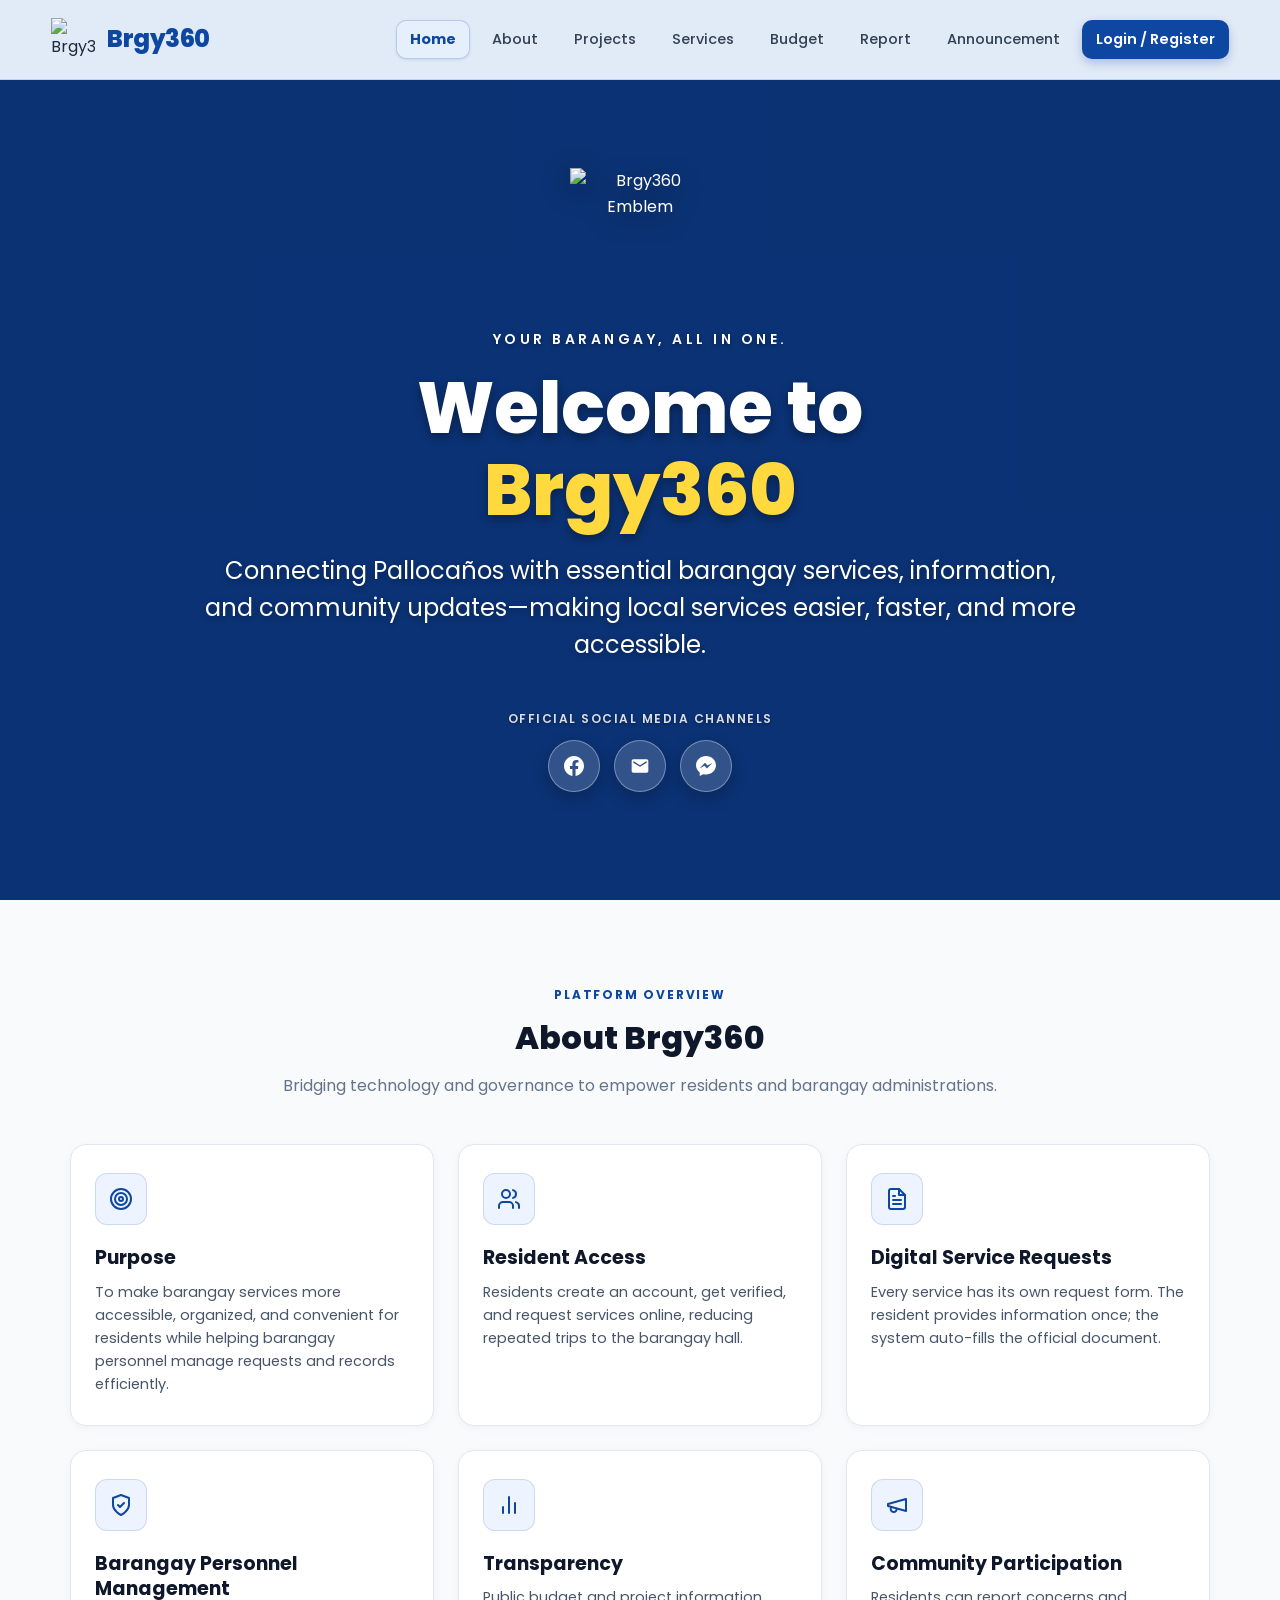
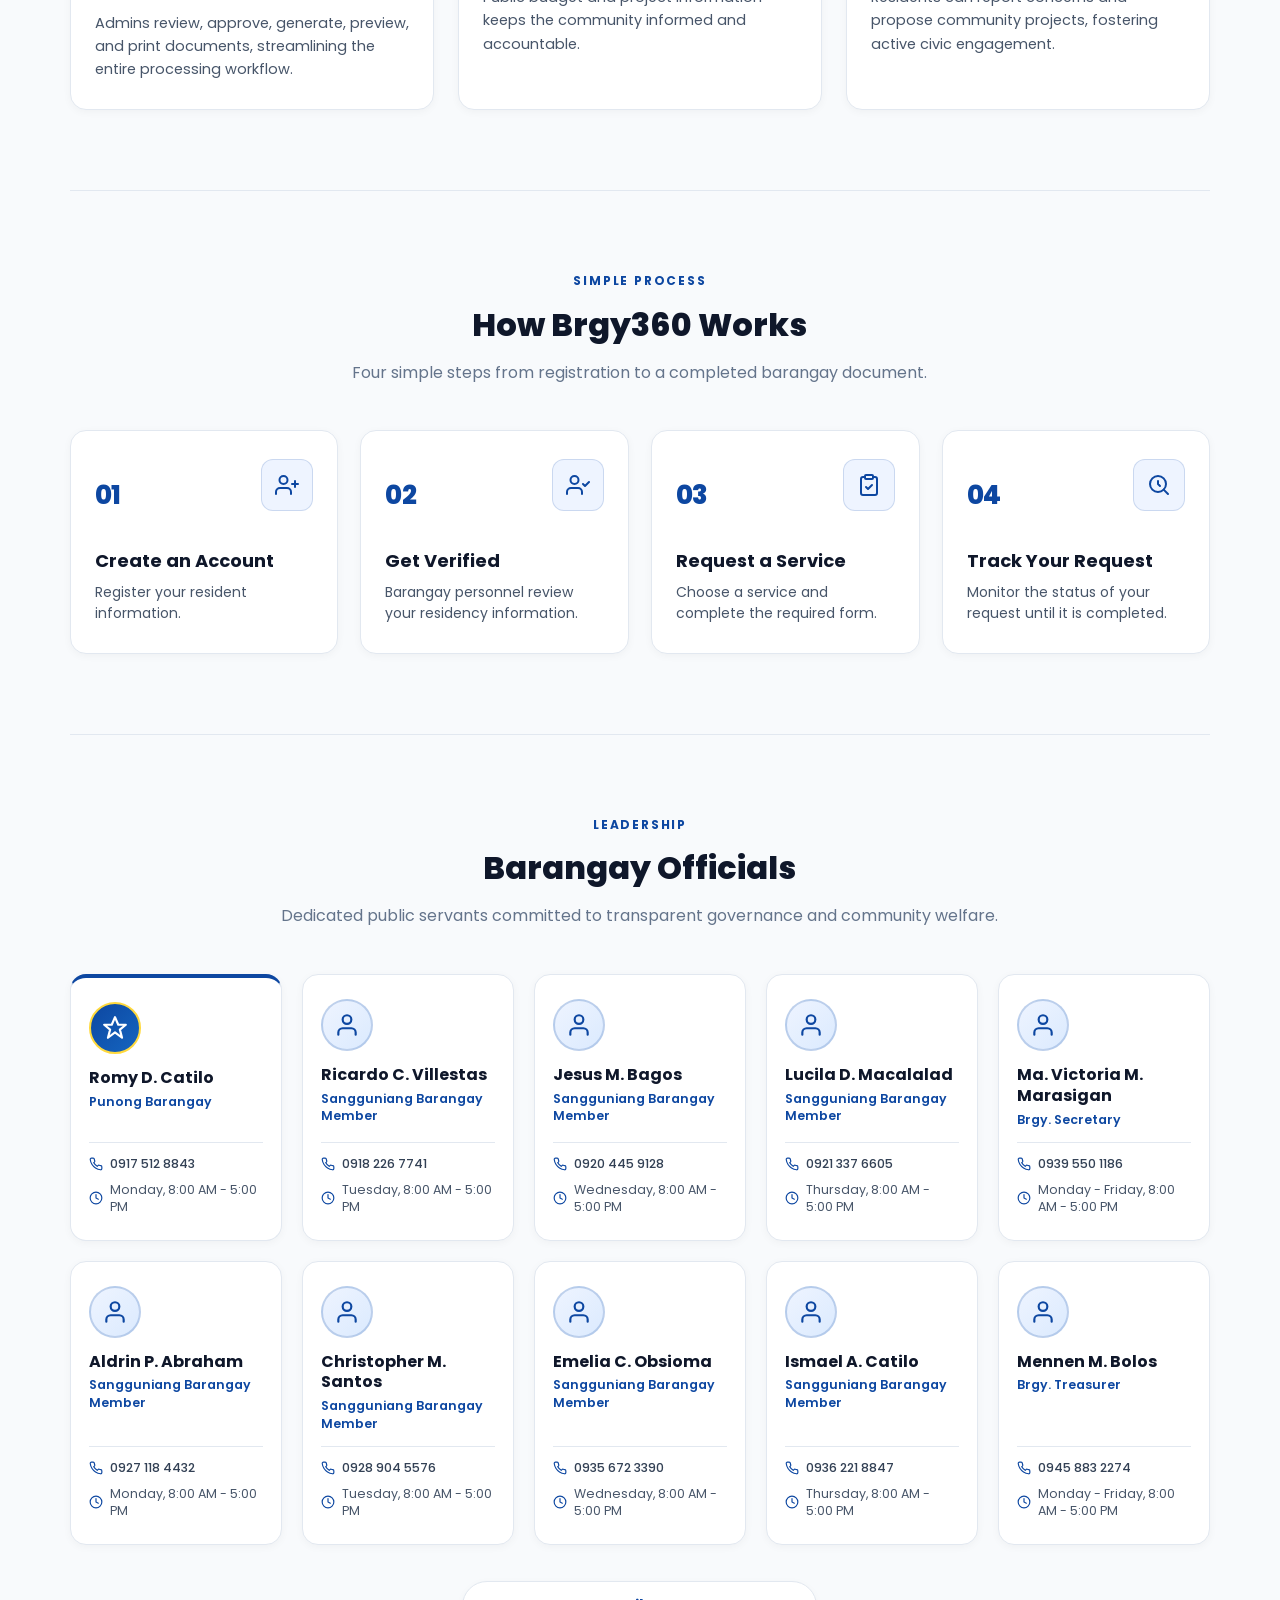
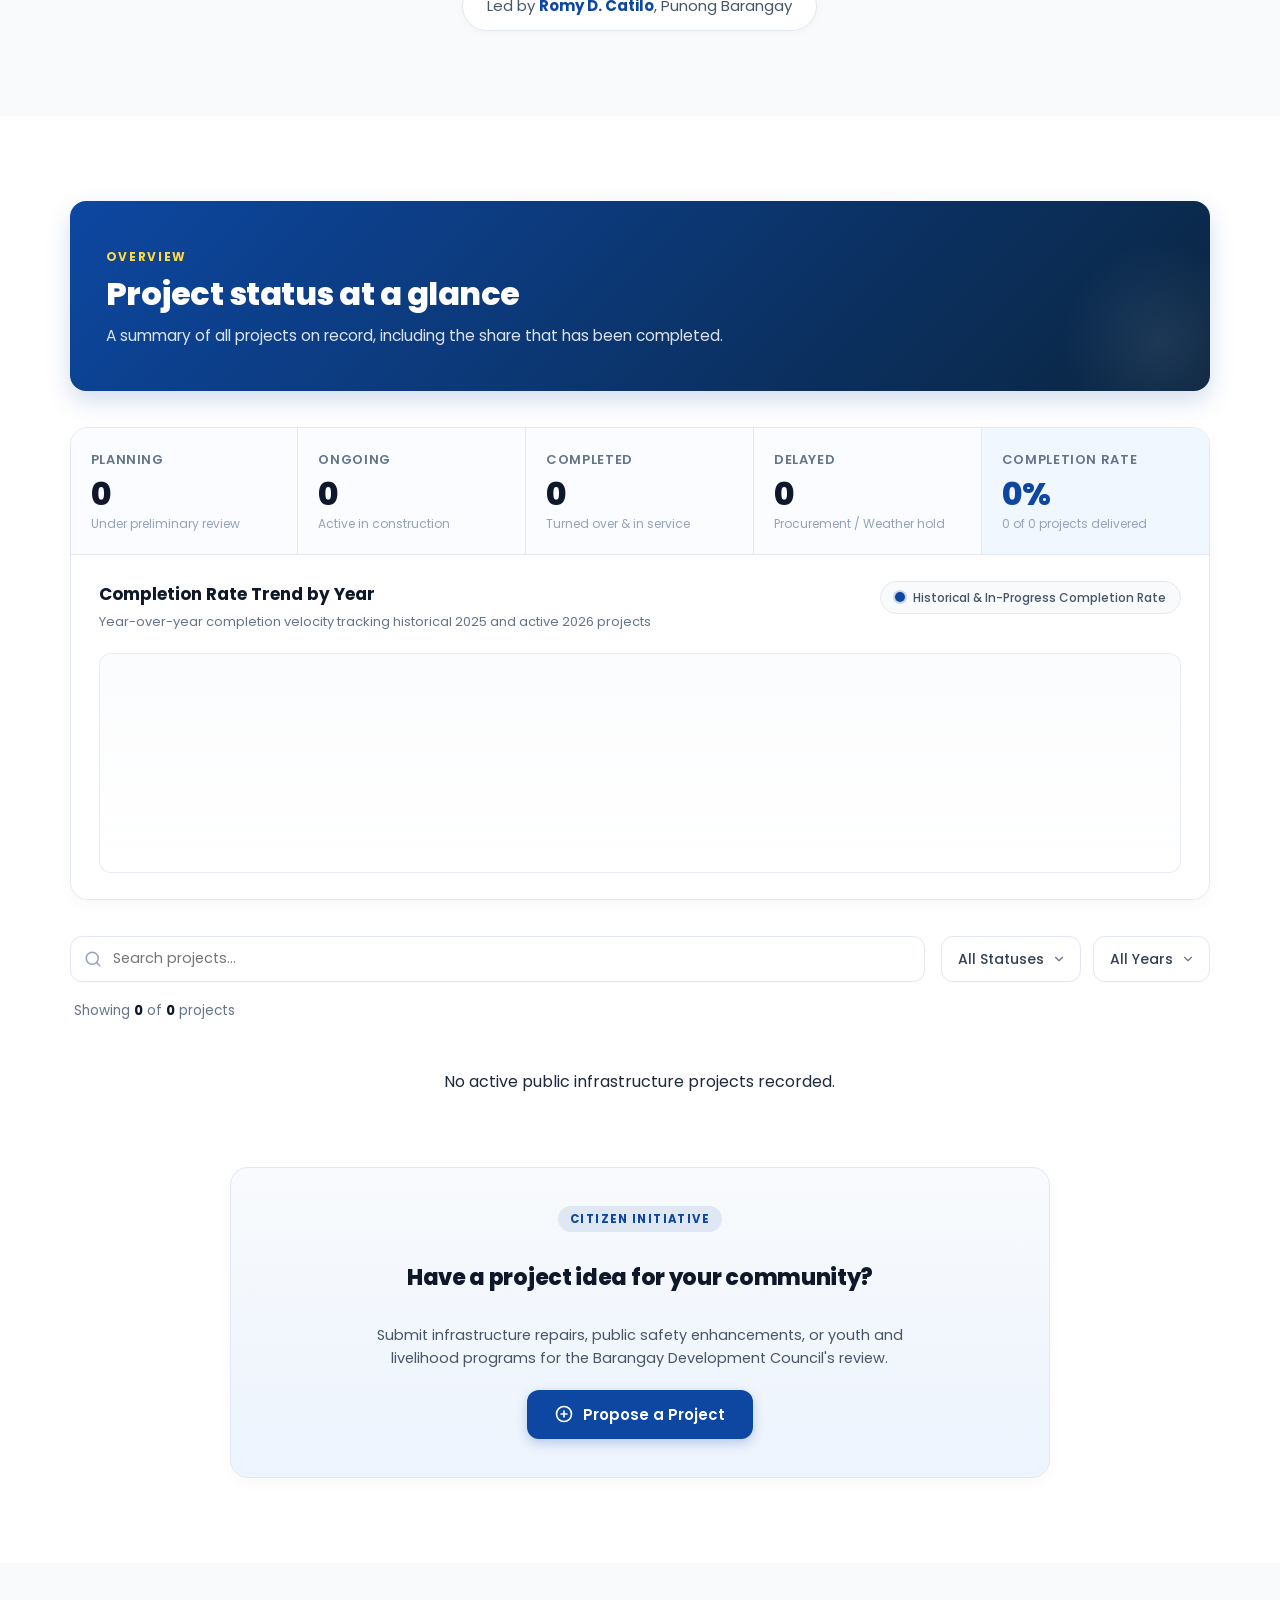
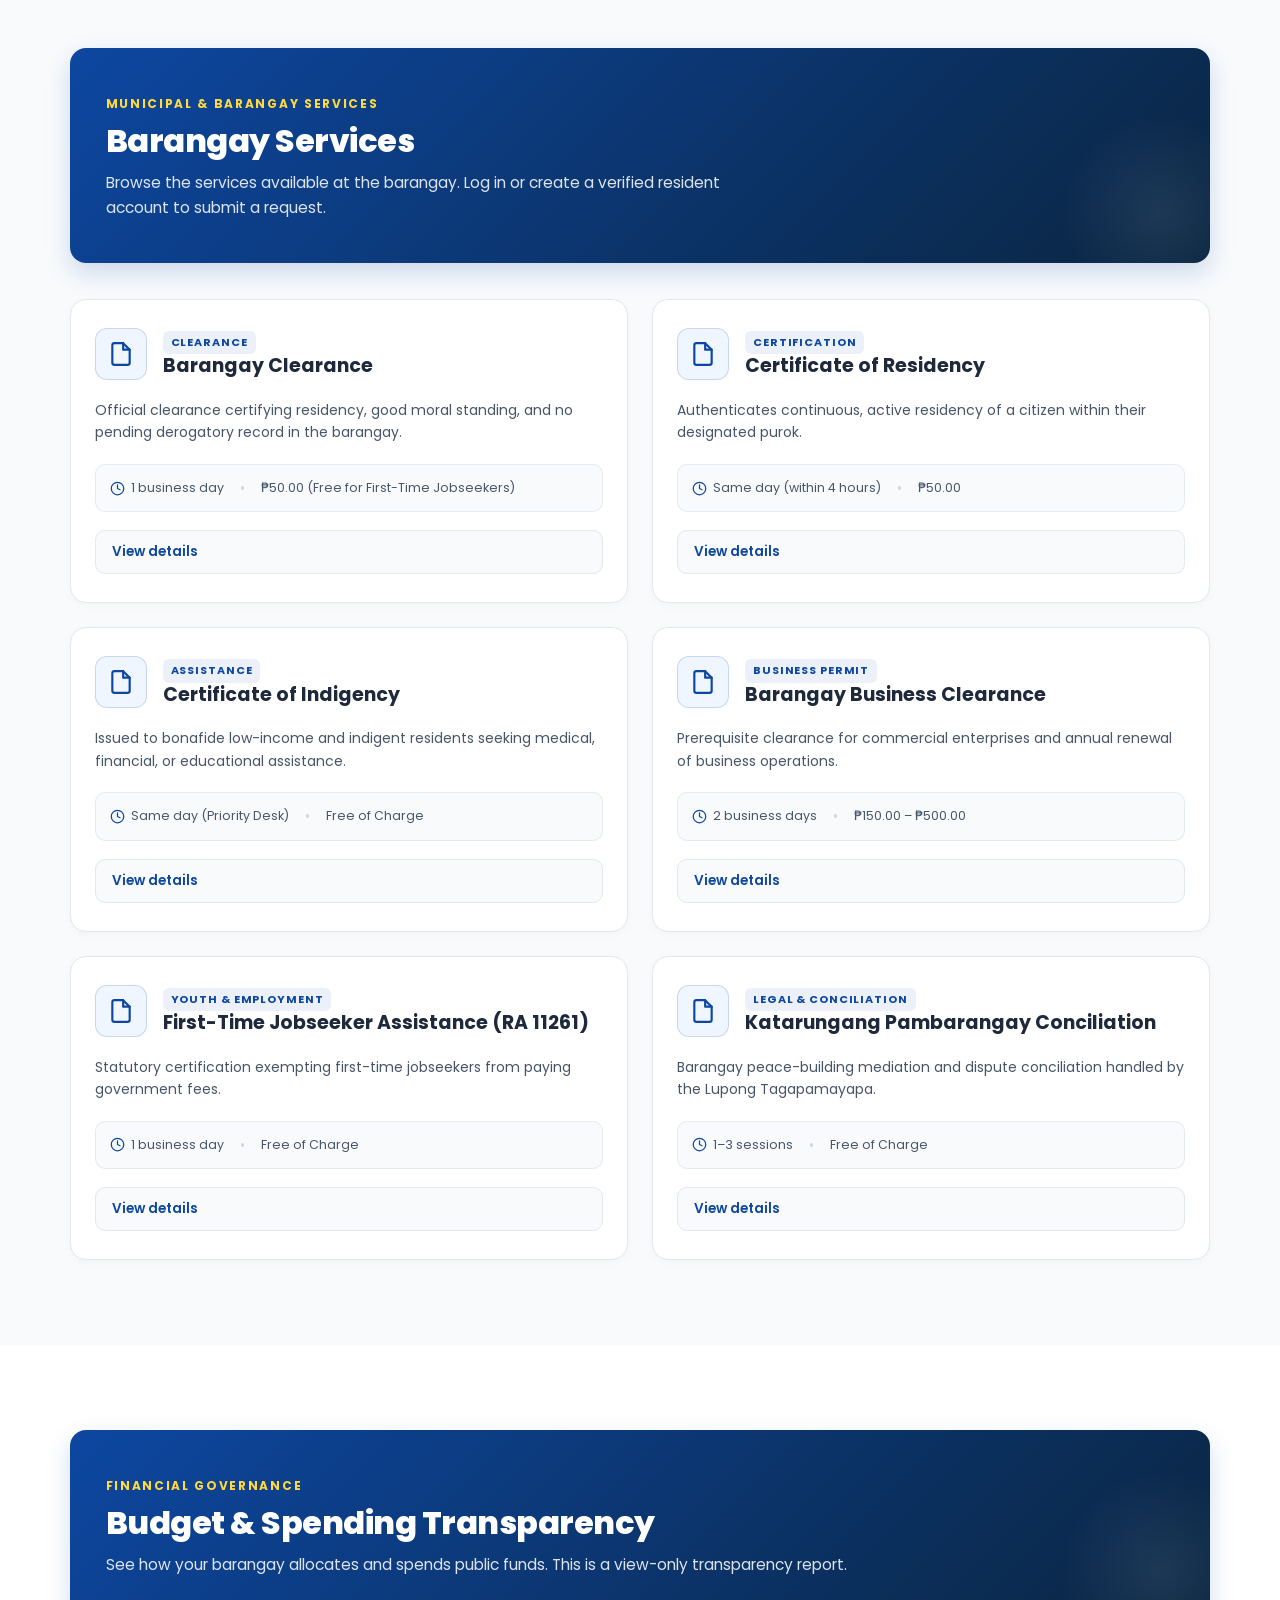
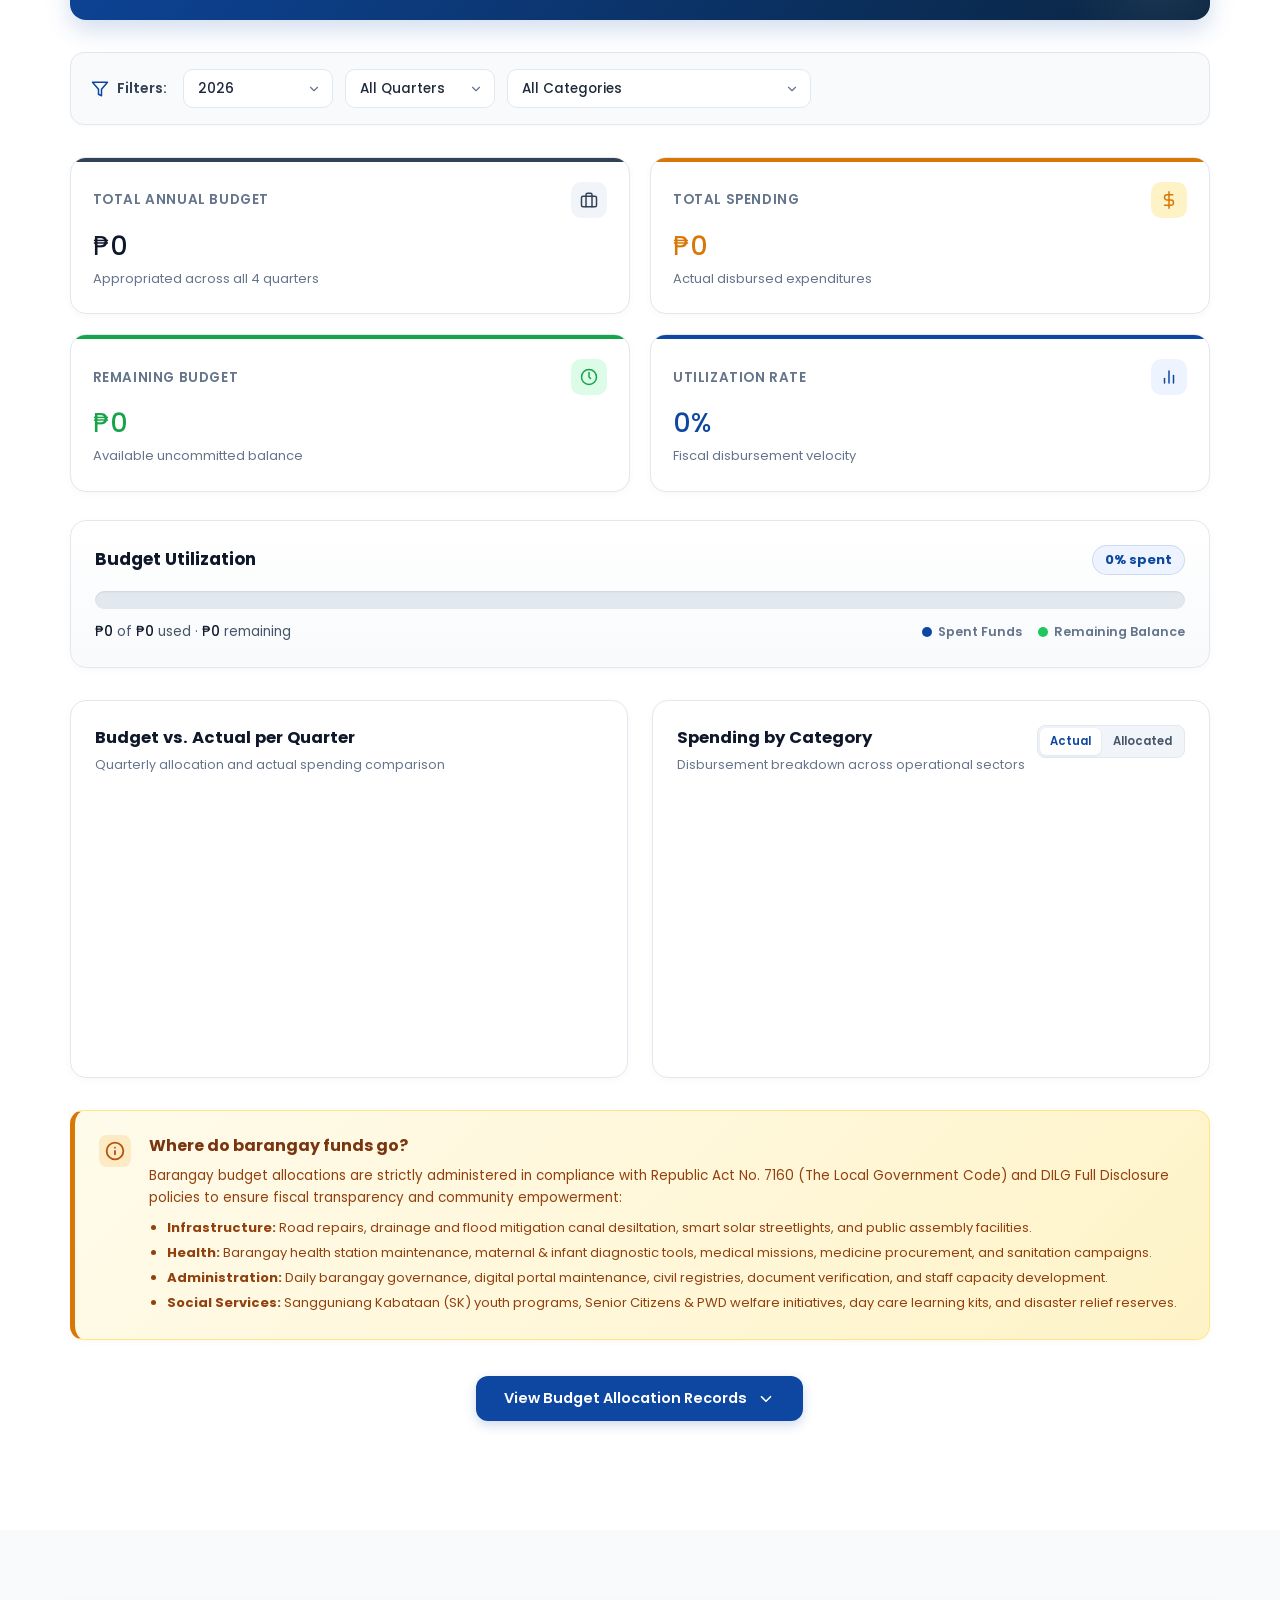
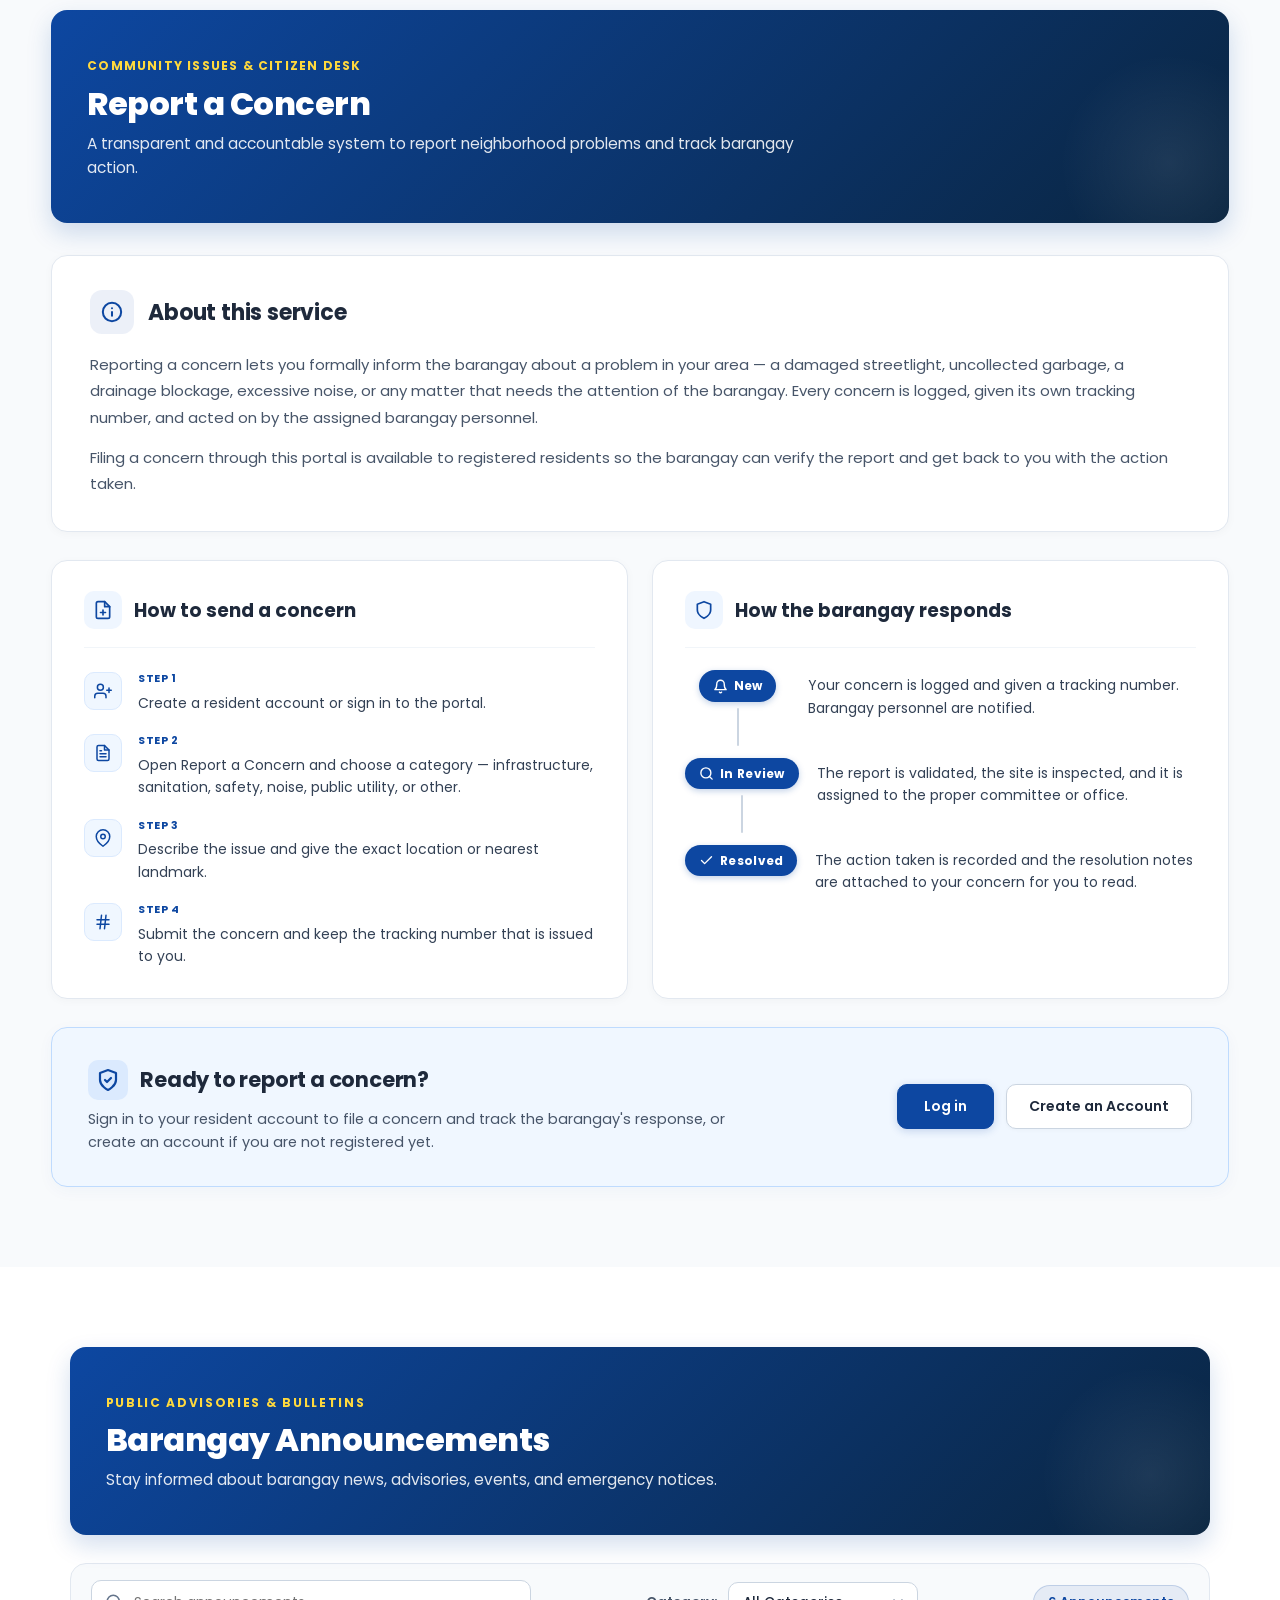
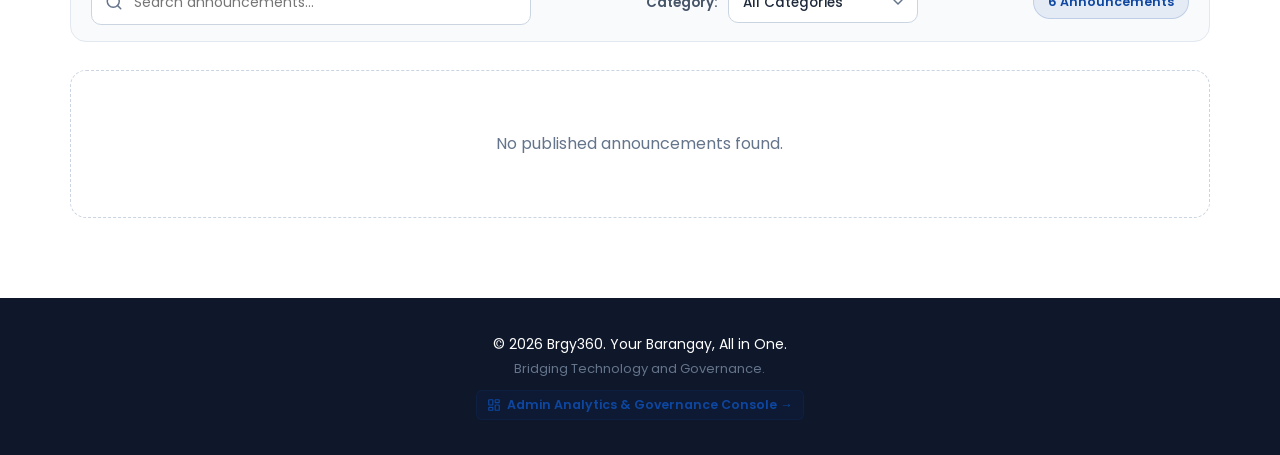
==== frontend/index.html @ 161a6a5c "Update Brgy360 project" ====
<!DOCTYPE html>
<html lang="en">
<head>
  <meta charset="UTF-8">
  <meta name="viewport" content="width=device-width, initial-scale=1.0">
  <title>Brgy360 - Barangay Services Platform</title>
  <meta name="description" content="Brgy360 civic governance platform with full-spectrum descriptive, predictive, and prescriptive analytics console for Barangay Pallocan West.">
  <meta property="og:title" content="Brgy360 - Barangay Services Platform">
  <meta property="og:description" content="Brgy360 civic governance platform with full-spectrum descriptive, predictive, and prescriptive analytics console for Barangay Pallocan West.">
  <link rel="icon" type="image/svg+xml" href="assets/logo.svg">

  <!-- Google Font: Poppins (Complete weights for consistent typography) -->
  <link rel="preconnect" href="https://fonts.googleapis.com">
  <link rel="preconnect" href="https://fonts.gstatic.com" crossorigin>
  <link href="https://fonts.googleapis.com/css2?family=Poppins:ital,wght@0,300;0,400;0,500;0,600;0,700;0,800;0,900;1,400;1,600&display=swap" rel="stylesheet">

  <link rel="stylesheet" href="style.css">
  <link rel="stylesheet" href="about.css">
  <link rel="stylesheet" href="projects.css">
  <link rel="stylesheet" href="services.css">
  <link rel="stylesheet" href="budget.css">
  <link rel="stylesheet" href="announcements.css">
  <link rel="stylesheet" href="reports.css">
  <link rel="stylesheet" href="auth.css">
  <!-- Universal Authentication & Route Guard -->
  <script type="module" src="./auth.js"></script>
  <!-- Chart.js CDN for trend chart -->
  <script src="https://cdn.jsdelivr.net/npm/chart.js"></script>
</head>
<body>

  <!-- NAVBAR -->
  <nav class="navbar" id="navbar">
    <div class="nav-container">
      <!-- Left side: Logo & Title -->
      <a href="#home" class="logo-group">
        <img src="assets/logo.svg" alt="Brgy360 Logo" class="nav-logo">
        <span class="nav-title">Brgy360</span>
      </a>

      <!-- Mobile hamburger toggle button -->
      <button class="menu-toggle" id="menuToggle" aria-label="Toggle Navigation">
        <span></span>
        <span></span>
        <span></span>
      </button>

      <!-- Right side: Navigation links -->
      <ul class="nav-links" id="navLinks">
        <li><a href="#home">Home</a></li>
        <li><a href="#about">About</a></li>
        <li><a href="#projects">Projects</a></li>
        <li><a href="#services">Services</a></li>
        <li><a href="#budget">Budget</a></li>
        <li><a href="#reports">Report</a></li>
        <li><a href="#announcements">Announcement</a></li>
        <li id="navAuthSlot"><a href="#login" class="nav-btn-auth" id="openLoginBtn">Login / Register</a></li>
      </ul>
    </div>
  </nav>

  <!-- HERO SECTION -->
  <header class="hero" id="home">

    <!-- Background photo slideshow -->
  <div class="hero-slides">
        <div class="hero-slide active" style="background-image: url('assets/brgy.jpg');"></div>
        <div class="hero-slide" style="background-image: url('assets/brgy1.jpg');"></div>
        <div class="hero-slide" style="background-image: url('assets/brgy2.jpg');"></div>
        <div class="hero-slide" style="background-image: url('assets/brgy3.jpg');"></div>
        <div class="hero-slide" style="background-image: url('assets/brgy4.jpg');"></div>
        <div class="hero-slide" style="background-image: url('assets/brgy5.jpg');"></div>
    </div>

    <div class="hero-content">
      <!-- Large centered logo (approx 140px) -->
      <img src="assets/logo.svg" alt="Brgy360 Emblem" class="hero-logo">

      <!-- Small uppercase tagline -->
      <p class="tagline">Your Barangay, All in One.</p>

      <!-- Main heading wrapping onto 2 lines -->
      <h1 class="hero-heading">
        <span class="text-white">Welcome to</span>
        <span class="text-yellow">Brgy360</span>
      </h1>

      <!-- Subheading -->
      <p class="hero-subheading">
        Connecting Pallocaños with essential barangay services, information, and community updates—making local services easier, faster, and more accessible.
      </p>

      <!-- Social Media Circular Link Buttons -->
      <div class="social-links-wrap">
        <span class="social-links-title">Official Social Media Channels</span>
        <div class="social-circle-group">
          <!-- Facebook -->
          <a href="https://www.facebook.com/profile.php?id=61553126976171" target="_blank" rel="noopener noreferrer" class="social-circle-btn facebook" title="Official Facebook Page" aria-label="Official Facebook Page">
            <svg viewBox="0 0 24 24"><path d="M24 12.073c0-6.627-5.373-12-12-12s-12 5.373-12 12c0 5.99 4.388 10.954 10.125 11.854v-8.385H7.078v-3.47h3.047V9.43c0-3.007 1.792-4.669 4.533-4.669 1.312 0 2.686.235 2.686.235v2.953H15.83c-1.491 0-1.956.925-1.956 1.874v2.25h3.328l-.532 3.47h-2.796v8.385C19.612 23.027 24 18.062 24 12.073z"/></svg>
          </a>

          <!-- Email -->
          <a href="https://mail.google.com/mail/?view=cm&fs=1&to=info.pallocanwest@gmail.com" target="_blank" rel="noopener noreferrer" class="social-circle-btn email" title="Official Barangay Email" aria-label="Official Barangay Email">
            <svg viewBox="0 0 24 24"><path d="M20 4H4c-1.1 0-1.99.9-1.99 2L2 18c0 1.1.9 2 2 2h16c1.1 0 2-.9 2-2V6c0-1.1-.9-2-2-2zm0 4l-8 5-8-5V6l8 5 8-5v2z"/></svg>
          </a>

          <!-- Messenger -->
          <a href="https://m.me/61553126976171" target="_blank" rel="noopener noreferrer" class="social-circle-btn messenger" title="Official Barangay Messenger Desk" aria-label="Official Messenger">
            <svg viewBox="0 0 24 24"><path d="M12 0C5.373 0 0 4.974 0 11.111c0 3.498 1.744 6.614 4.469 8.654V24l4.088-2.242c1.092.302 2.247.464 3.443.464 6.627 0 12-4.975 12-11.111C24 4.974 18.627 0 12 0zm1.191 14.963l-3.055-3.26-5.963 3.26L10.732 8.24l3.131 3.259L19.75 8.24l-6.559 6.723z"/></svg>
          </a>
        </div>
      </div>
    </div>
  </header>

  <!-- ==========================================================
       ABOUT SECTION (#about)
       Order:
       1. Feature cards (6 cards, 3 cols x 2 rows)
       2. "How Brgy360 Works" (4-step process)
       3. Barangay Officials (5 cols x 2 rows = 10 people total)
       ========================================================== -->


  <section class="section bg-light about-section" id="about">
    <div class="container">

      <!-- BLOCK 1: FEATURE CARDS BLOCK -->
      <div class="about-block">
        <div class="section-title-wrap">
          <span class="kicker">Platform Overview</span>
          <h2>About Brgy360</h2>
          <p>Bridging technology and governance to empower residents and barangay administrations.</p>
        </div>

        <div class="about-features-grid">
          <!-- Card 1: Purpose -->
          <article class="about-card feature-card">
            <div class="icon-tile" aria-hidden="true">
              <svg class="icon-svg" viewBox="0 0 24 24" fill="none" stroke="currentColor" stroke-width="2" stroke-linecap="round" stroke-linejoin="round">
                <circle cx="12" cy="12" r="10"/>
                <circle cx="12" cy="12" r="6"/>
                <circle cx="12" cy="12" r="2"/>
              </svg>
            </div>
            <h3>Purpose</h3>
            <p class="feature-card-desc">To make barangay services more accessible, organized, and convenient for residents while helping barangay personnel manage requests and records efficiently.</p>
          </article>

          <!-- Card 2: Resident Access -->
          <article class="about-card feature-card">
            <div class="icon-tile" aria-hidden="true">
              <svg class="icon-svg" viewBox="0 0 24 24" fill="none" stroke="currentColor" stroke-width="2" stroke-linecap="round" stroke-linejoin="round">
                <path d="M16 21v-2a4 4 0 0 0-4-4H6a4 4 0 0 0-4 4v2"/>
                <circle cx="9" cy="7" r="4"/>
                <path d="M22 21v-2a4 4 0 0 0-3-3.87"/>
                <path d="M16 3.13a4 4 0 0 1 0 7.75"/>
              </svg>
            </div>
            <h3>Resident Access</h3>
            <p class="feature-card-desc">Residents create an account, get verified, and request services online, reducing repeated trips to the barangay hall.</p>
          </article>

          <!-- Card 3: Digital Service Requests -->
          <article class="about-card feature-card">
            <div class="icon-tile" aria-hidden="true">
              <svg class="icon-svg" viewBox="0 0 24 24" fill="none" stroke="currentColor" stroke-width="2" stroke-linecap="round" stroke-linejoin="round">
                <path d="M14 2H6a2 2 0 0 0-2 2v16a2 2 0 0 0 2 2h12a2 2 0 0 0 2-2V8z"/>
                <polyline points="14 2 14 8 20 8"/>
                <line x1="16" y1="13" x2="8" y2="13"/>
                <line x1="16" y1="17" x2="8" y2="17"/>
                <polyline points="10 9 9 9 8 9"/>
              </svg>
            </div>
            <h3>Digital Service Requests</h3>
            <p class="feature-card-desc">Every service has its own request form. The resident provides information once; the system auto-fills the official document.</p>
          </article>

          <!-- Card 4: Barangay Personnel Management -->
          <article class="about-card feature-card">
            <div class="icon-tile" aria-hidden="true">
              <svg class="icon-svg" viewBox="0 0 24 24" fill="none" stroke="currentColor" stroke-width="2" stroke-linecap="round" stroke-linejoin="round">
                <path d="M12 22s8-4 8-10V5l-8-3-8 3v7c0 6 8 10 8 10z"/>
                <polyline points="9 12 11 14 15 10"/>
              </svg>
            </div>
            <h3>Barangay Personnel Management</h3>
            <p class="feature-card-desc">Admins review, approve, generate, preview, and print documents, streamlining the entire processing workflow.</p>
          </article>

          <!-- Card 5: Transparency -->
          <article class="about-card feature-card">
            <div class="icon-tile" aria-hidden="true">
              <svg class="icon-svg" viewBox="0 0 24 24" fill="none" stroke="currentColor" stroke-width="2" stroke-linecap="round" stroke-linejoin="round">
                <line x1="18" y1="20" x2="18" y2="10"/>
                <line x1="12" y1="20" x2="12" y2="4"/>
                <line x1="6" y1="20" x2="6" y2="14"/>
              </svg>
            </div>
            <h3>Transparency</h3>
            <p class="feature-card-desc">Public budget and project information keeps the community informed and accountable.</p>
          </article>

          <!-- Card 6: Community Participation -->
          <article class="about-card feature-card">
            <div class="icon-tile" aria-hidden="true">
              <svg class="icon-svg" viewBox="0 0 24 24" fill="none" stroke="currentColor" stroke-width="2" stroke-linecap="round" stroke-linejoin="round">
                <path d="m3 11 18-5v12L3 13v-2z"/>
                <path d="M11.6 16.8a3 3 0 1 1-5.8-1.6"/>
              </svg>
            </div>
            <h3>Community Participation</h3>
            <p class="feature-card-desc">Residents can report concerns and propose community projects, fostering active civic engagement.</p>
          </article>
        </div>
      </div>

      <!-- BLOCK 2: "HOW BRGY360 WORKS" (4-STEP PROCESS) -->
      <div class="about-block">
        <div class="section-title-wrap">
          <span class="kicker">SIMPLE PROCESS</span>
          <h2>How Brgy360 Works</h2>
          <p>Four simple steps from registration to a completed barangay document.</p>
        </div>

        <div class="about-steps-grid">
          <!-- Step 01 -->
          <article class="about-card step-card">
            <div class="step-header">
              <span class="step-number">01</span>
              <div class="icon-tile" aria-hidden="true">
                <svg class="icon-svg" viewBox="0 0 24 24" fill="none" stroke="currentColor" stroke-width="2" stroke-linecap="round" stroke-linejoin="round">
                  <path d="M16 21v-2a4 4 0 0 0-4-4H5a4 4 0 0 0-4 4v2"/>
                  <circle cx="8.5" cy="7" r="4"/>
                  <line x1="20" y1="8" x2="20" y2="14"/>
                  <line x1="23" y1="11" x2="17" y2="11"/>
                </svg>
              </div>
            </div>
            <h3>Create an Account</h3>
            <p class="step-card-desc">Register your resident information.</p>
          </article>

          <!-- Step 02 -->
          <article class="about-card step-card">
            <div class="step-header">
              <span class="step-number">02</span>
              <div class="icon-tile" aria-hidden="true">
                <svg class="icon-svg" viewBox="0 0 24 24" fill="none" stroke="currentColor" stroke-width="2" stroke-linecap="round" stroke-linejoin="round">
                  <path d="M16 21v-2a4 4 0 0 0-4-4H5a4 4 0 0 0-4 4v2"/>
                  <circle cx="8.5" cy="7" r="4"/>
                  <polyline points="17 11 19 13 23 9"/>
                </svg>
              </div>
            </div>
            <h3>Get Verified</h3>
            <p class="step-card-desc">Barangay personnel review your residency information.</p>
          </article>

          <!-- Step 03 -->
          <article class="about-card step-card">
            <div class="step-header">
              <span class="step-number">03</span>
              <div class="icon-tile" aria-hidden="true">
                <svg class="icon-svg" viewBox="0 0 24 24" fill="none" stroke="currentColor" stroke-width="2" stroke-linecap="round" stroke-linejoin="round">
                  <path d="M16 4h2a2 2 0 0 1 2 2v14a2 2 0 0 1-2 2H6a2 2 0 0 1-2-2V6a2 2 0 0 1 2-2h2"/>
                  <rect x="8" y="2" width="8" height="4" rx="1" ry="1"/>
                  <path d="M9 14l2 2 4-4"/>
                </svg>
              </div>
            </div>
            <h3>Request a Service</h3>
            <p class="step-card-desc">Choose a service and complete the required form.</p>
          </article>

          <!-- Step 04 -->
          <article class="about-card step-card">
            <div class="step-header">
              <span class="step-number">04</span>
              <div class="icon-tile" aria-hidden="true">
                <svg class="icon-svg" viewBox="0 0 24 24" fill="none" stroke="currentColor" stroke-width="2" stroke-linecap="round" stroke-linejoin="round">
                  <circle cx="11" cy="11" r="8"/>
                  <line x1="21" y1="21" x2="16.65" y2="16.65"/>
                  <polyline points="11 8 11 11 13 13"/>
                </svg>
              </div>
            </div>
            <h3>Track Your Request</h3>
            <p class="step-card-desc">Monitor the status of your request until it is completed.</p>
          </article>
        </div>
      </div>

      <!-- BLOCK 3: BARANGAY OFFICIALS (5x2 Grid - All 10 Officials) -->
      <div class="about-block">
        <div class="section-title-wrap">
          <span class="kicker">LEADERSHIP</span>
          <h2>Barangay Officials</h2>
          <p>Dedicated public servants committed to transparent governance and community welfare.</p>
        </div>

        <div class="about-officials-grid" id="aboutOfficialsGrid">

          <!-- ==========================================
               ROW 1, COLUMN 1: Punong Barangay
               ========================================== -->
          <article class="about-card official-card official-r1c1 is-punong-barangay">
            <div class="official-avatar" aria-hidden="true">
              <svg viewBox="0 0 24 24" fill="none" stroke="currentColor" stroke-width="2" stroke-linecap="round" stroke-linejoin="round">
                <path d="M12 2l3 7h7l-5.5 4.5 2 7.5-6.5-5-6.5 5 2-7.5-5.5-4.5h7z"/>
              </svg>
            </div>
            <h3>Romy D. Catilo</h3>
            <p class="official-position">Punong Barangay</p>
            <div class="official-meta">
              <div class="official-contact">
                <svg class="meta-icon" viewBox="0 0 24 24" fill="none" stroke="currentColor" stroke-width="2" stroke-linecap="round" stroke-linejoin="round" aria-hidden="true">
                  <path d="M22 16.92v3a2 2 0 0 1-2.18 2 19.79 19.79 0 0 1-8.63-3.07 19.5 19.5 0 0 1-6-6 19.79 19.79 0 0 1-3.07-8.67A2 2 0 0 1 4.11 2h3a2 2 0 0 1 2 1.72 12.84 12.84 0 0 0 .7 2.81 2 2 0 0 1-.45 2.11L8.09 9.91a16 16 0 0 0 6 6l1.27-1.27a2 2 0 0 1 2.11-.45 12.84 12.84 0 0 0 2.81.7A2 2 0 0 1 22 16.92z"/>
                </svg>
                <a href="tel:09175128843">0917 512 8843</a>
              </div>
              <div class="official-schedule">
                <svg class="meta-icon" viewBox="0 0 24 24" fill="none" stroke="currentColor" stroke-width="2" stroke-linecap="round" stroke-linejoin="round" aria-hidden="true">
                  <circle cx="12" cy="12" r="10"/>
                  <polyline points="12 6 12 12 16 14"/>
                </svg>
                <span>Monday, 8:00 AM - 5:00 PM</span>
              </div>
            </div>
          </article>

          <!-- ==========================================
               ROW 1, COLUMN 2: Sangguniang Member
               ========================================== -->
          <article class="about-card official-card official-r1c2">
            <div class="official-avatar" aria-hidden="true">
              <svg viewBox="0 0 24 24" fill="none" stroke="currentColor" stroke-width="2" stroke-linecap="round" stroke-linejoin="round">
                <path d="M20 21v-2a4 4 0 0 0-4-4H8a4 4 0 0 0-4 4v2"/>
                <circle cx="12" cy="7" r="4"/>
              </svg>
            </div>
            <h3>Ricardo C. Villestas</h3>
            <p class="official-position">Sangguniang Barangay Member</p>
            <div class="official-meta">
              <div class="official-contact">
                <svg class="meta-icon" viewBox="0 0 24 24" fill="none" stroke="currentColor" stroke-width="2" stroke-linecap="round" stroke-linejoin="round" aria-hidden="true">
                  <path d="M22 16.92v3a2 2 0 0 1-2.18 2 19.79 19.79 0 0 1-8.63-3.07 19.5 19.5 0 0 1-6-6 19.79 19.79 0 0 1-3.07-8.67A2 2 0 0 1 4.11 2h3a2 2 0 0 1 2 1.72 12.84 12.84 0 0 0 .7 2.81 2 2 0 0 1-.45 2.11L8.09 9.91a16 16 0 0 0 6 6l1.27-1.27a2 2 0 0 1 2.11-.45 12.84 12.84 0 0 0 2.81.7A2 2 0 0 1 22 16.92z"/>
                </svg>
                <a href="tel:09182267741">0918 226 7741</a>
              </div>
              <div class="official-schedule">
                <svg class="meta-icon" viewBox="0 0 24 24" fill="none" stroke="currentColor" stroke-width="2" stroke-linecap="round" stroke-linejoin="round" aria-hidden="true">
                  <circle cx="12" cy="12" r="10"/>
                  <polyline points="12 6 12 12 16 14"/>
                </svg>
                <span>Tuesday, 8:00 AM - 5:00 PM</span>
              </div>
            </div>
          </article>

          <!-- ==========================================
               ROW 1, COLUMN 3: Sangguniang Member
               ========================================== -->
          <article class="about-card official-card official-r1c3">
            <div class="official-avatar" aria-hidden="true">
              <svg viewBox="0 0 24 24" fill="none" stroke="currentColor" stroke-width="2" stroke-linecap="round" stroke-linejoin="round">
                <path d="M20 21v-2a4 4 0 0 0-4-4H8a4 4 0 0 0-4 4v2"/>
                <circle cx="12" cy="7" r="4"/>
              </svg>
            </div>
            <h3>Jesus M. Bagos</h3>
            <p class="official-position">Sangguniang Barangay Member</p>
            <div class="official-meta">
              <div class="official-contact">
                <svg class="meta-icon" viewBox="0 0 24 24" fill="none" stroke="currentColor" stroke-width="2" stroke-linecap="round" stroke-linejoin="round" aria-hidden="true">
                  <path d="M22 16.92v3a2 2 0 0 1-2.18 2 19.79 19.79 0 0 1-8.63-3.07 19.5 19.5 0 0 1-6-6 19.79 19.79 0 0 1-3.07-8.67A2 2 0 0 1 4.11 2h3a2 2 0 0 1 2 1.72 12.84 12.84 0 0 0 .7 2.81 2 2 0 0 1-.45 2.11L8.09 9.91a16 16 0 0 0 6 6l1.27-1.27a2 2 0 0 1 2.11-.45 12.84 12.84 0 0 0 2.81.7A2 2 0 0 1 22 16.92z"/>
                </svg>
                <a href="tel:09204459128">0920 445 9128</a>
              </div>
              <div class="official-schedule">
                <svg class="meta-icon" viewBox="0 0 24 24" fill="none" stroke="currentColor" stroke-width="2" stroke-linecap="round" stroke-linejoin="round" aria-hidden="true">
                  <circle cx="12" cy="12" r="10"/>
                  <polyline points="12 6 12 12 16 14"/>
                </svg>
                <span>Wednesday, 8:00 AM - 5:00 PM</span>
              </div>
            </div>
          </article>

          <!-- ==========================================
               ROW 1, COLUMN 4: Sangguniang Member
               ========================================== -->
          <article class="about-card official-card official-r1c4">
            <div class="official-avatar" aria-hidden="true">
              <svg viewBox="0 0 24 24" fill="none" stroke="currentColor" stroke-width="2" stroke-linecap="round" stroke-linejoin="round">
                <path d="M20 21v-2a4 4 0 0 0-4-4H8a4 4 0 0 0-4 4v2"/>
                <circle cx="12" cy="7" r="4"/>
              </svg>
            </div>
            <h3>Lucila D. Macalalad</h3>
            <p class="official-position">Sangguniang Barangay Member</p>
            <div class="official-meta">
              <div class="official-contact">
                <svg class="meta-icon" viewBox="0 0 24 24" fill="none" stroke="currentColor" stroke-width="2" stroke-linecap="round" stroke-linejoin="round" aria-hidden="true">
                  <path d="M22 16.92v3a2 2 0 0 1-2.18 2 19.79 19.79 0 0 1-8.63-3.07 19.5 19.5 0 0 1-6-6 19.79 19.79 0 0 1-3.07-8.67A2 2 0 0 1 4.11 2h3a2 2 0 0 1 2 1.72 12.84 12.84 0 0 0 .7 2.81 2 2 0 0 1-.45 2.11L8.09 9.91a16 16 0 0 0 6 6l1.27-1.27a2 2 0 0 1 2.11-.45 12.84 12.84 0 0 0 2.81.7A2 2 0 0 1 22 16.92z"/>
                </svg>
                <a href="tel:09213376605">0921 337 6605</a>
              </div>
              <div class="official-schedule">
                <svg class="meta-icon" viewBox="0 0 24 24" fill="none" stroke="currentColor" stroke-width="2" stroke-linecap="round" stroke-linejoin="round" aria-hidden="true">
                  <circle cx="12" cy="12" r="10"/>
                  <polyline points="12 6 12 12 16 14"/>
                </svg>
                <span>Thursday, 8:00 AM - 5:00 PM</span>
              </div>
            </div>
          </article>

          <!-- ====================================================
               ROW 1, COLUMN 5: Barangay Secretary
               ==================================================== -->
          <article class="about-card official-card official-r1c5">
            <div class="official-avatar" aria-hidden="true">
              <svg viewBox="0 0 24 24" fill="none" stroke="currentColor" stroke-width="2" stroke-linecap="round" stroke-linejoin="round">
                <path d="M20 21v-2a4 4 0 0 0-4-4H8a4 4 0 0 0-4 4v2"/>
                <circle cx="12" cy="7" r="4"/>
              </svg>
            </div>
            <h3>Ma. Victoria M. Marasigan</h3>
            <p class="official-position">Brgy. Secretary</p>
            <div class="official-meta">
              <div class="official-contact">
                <svg class="meta-icon" viewBox="0 0 24 24" fill="none" stroke="currentColor" stroke-width="2" stroke-linecap="round" stroke-linejoin="round" aria-hidden="true">
                  <path d="M22 16.92v3a2 2 0 0 1-2.18 2 19.79 19.79 0 0 1-8.63-3.07 19.5 19.5 0 0 1-6-6 19.79 19.79 0 0 1-3.07-8.67A2 2 0 0 1 4.11 2h3a2 2 0 0 1 2 1.72 12.84 12.84 0 0 0 .7 2.81 2 2 0 0 1-.45 2.11L8.09 9.91a16 16 0 0 0 6 6l1.27-1.27a2 2 0 0 1 2.11-.45 12.84 12.84 0 0 0 2.81.7A2 2 0 0 1 22 16.92z"/>
                </svg>
                <a href="tel:09395501186">0939 550 1186</a>
              </div>
              <div class="official-schedule">
                <svg class="meta-icon" viewBox="0 0 24 24" fill="none" stroke="currentColor" stroke-width="2" stroke-linecap="round" stroke-linejoin="round" aria-hidden="true">
                  <circle cx="12" cy="12" r="10"/>
                  <polyline points="12 6 12 12 16 14"/>
                </svg>
                <span>Monday - Friday, 8:00 AM - 5:00 PM</span>
              </div>
            </div>
          </article>

          <!-- ==========================================
               ROW 2, COLUMN 1: Sangguniang Member
               ========================================== -->
          <article class="about-card official-card official-r2c1">
            <div class="official-avatar" aria-hidden="true">
              <svg viewBox="0 0 24 24" fill="none" stroke="currentColor" stroke-width="2" stroke-linecap="round" stroke-linejoin="round">
                <path d="M20 21v-2a4 4 0 0 0-4-4H8a4 4 0 0 0-4 4v2"/>
                <circle cx="12" cy="7" r="4"/>
              </svg>
            </div>
            <h3>Aldrin P. Abraham</h3>
            <p class="official-position">Sangguniang Barangay Member</p>
            <div class="official-meta">
              <div class="official-contact">
                <svg class="meta-icon" viewBox="0 0 24 24" fill="none" stroke="currentColor" stroke-width="2" stroke-linecap="round" stroke-linejoin="round" aria-hidden="true">
                  <path d="M22 16.92v3a2 2 0 0 1-2.18 2 19.79 19.79 0 0 1-8.63-3.07 19.5 19.5 0 0 1-6-6 19.79 19.79 0 0 1-3.07-8.67A2 2 0 0 1 4.11 2h3a2 2 0 0 1 2 1.72 12.84 12.84 0 0 0 .7 2.81 2 2 0 0 1-.45 2.11L8.09 9.91a16 16 0 0 0 6 6l1.27-1.27a2 2 0 0 1 2.11-.45 12.84 12.84 0 0 0 2.81.7A2 2 0 0 1 22 16.92z"/>
                </svg>
                <a href="tel:09271184432">0927 118 4432</a>
              </div>
              <div class="official-schedule">
                <svg class="meta-icon" viewBox="0 0 24 24" fill="none" stroke="currentColor" stroke-width="2" stroke-linecap="round" stroke-linejoin="round" aria-hidden="true">
                  <circle cx="12" cy="12" r="10"/>
                  <polyline points="12 6 12 12 16 14"/>
                </svg>
                <span>Monday, 8:00 AM - 5:00 PM</span>
              </div>
            </div>
          </article>

          <!-- ==========================================
               ROW 2, COLUMN 2: Sangguniang Member
               ========================================== -->
          <article class="about-card official-card official-r2c2">
            <div class="official-avatar" aria-hidden="true">
              <svg viewBox="0 0 24 24" fill="none" stroke="currentColor" stroke-width="2" stroke-linecap="round" stroke-linejoin="round">
                <path d="M20 21v-2a4 4 0 0 0-4-4H8a4 4 0 0 0-4 4v2"/>
                <circle cx="12" cy="7" r="4"/>
              </svg>
            </div>
            <h3>Christopher M. Santos</h3>
            <p class="official-position">Sangguniang Barangay Member</p>
            <div class="official-meta">
              <div class="official-contact">
                <svg class="meta-icon" viewBox="0 0 24 24" fill="none" stroke="currentColor" stroke-width="2" stroke-linecap="round" stroke-linejoin="round" aria-hidden="true">
                  <path d="M22 16.92v3a2 2 0 0 1-2.18 2 19.79 19.79 0 0 1-8.63-3.07 19.5 19.5 0 0 1-6-6 19.79 19.79 0 0 1-3.07-8.67A2 2 0 0 1 4.11 2h3a2 2 0 0 1 2 1.72 12.84 12.84 0 0 0 .7 2.81 2 2 0 0 1-.45 2.11L8.09 9.91a16 16 0 0 0 6 6l1.27-1.27a2 2 0 0 1 2.11-.45 12.84 12.84 0 0 0 2.81.7A2 2 0 0 1 22 16.92z"/>
                </svg>
                <a href="tel:09289045576">0928 904 5576</a>
              </div>
              <div class="official-schedule">
                <svg class="meta-icon" viewBox="0 0 24 24" fill="none" stroke="currentColor" stroke-width="2" stroke-linecap="round" stroke-linejoin="round" aria-hidden="true">
                  <circle cx="12" cy="12" r="10"/>
                  <polyline points="12 6 12 12 16 14"/>
                </svg>
                <span>Tuesday, 8:00 AM - 5:00 PM</span>
              </div>
            </div>
          </article>

          <!-- ==========================================
               ROW 2, COLUMN 3: Sangguniang Member
               ========================================== -->
          <article class="about-card official-card official-r2c3">
            <div class="official-avatar" aria-hidden="true">
              <svg viewBox="0 0 24 24" fill="none" stroke="currentColor" stroke-width="2" stroke-linecap="round" stroke-linejoin="round">
                <path d="M20 21v-2a4 4 0 0 0-4-4H8a4 4 0 0 0-4 4v2"/>
                <circle cx="12" cy="7" r="4"/>
              </svg>
            </div>
            <h3>Emelia C. Obsioma</h3>
            <p class="official-position">Sangguniang Barangay Member</p>
            <div class="official-meta">
              <div class="official-contact">
                <svg class="meta-icon" viewBox="0 0 24 24" fill="none" stroke="currentColor" stroke-width="2" stroke-linecap="round" stroke-linejoin="round" aria-hidden="true">
                  <path d="M22 16.92v3a2 2 0 0 1-2.18 2 19.79 19.79 0 0 1-8.63-3.07 19.5 19.5 0 0 1-6-6 19.79 19.79 0 0 1-3.07-8.67A2 2 0 0 1 4.11 2h3a2 2 0 0 1 2 1.72 12.84 12.84 0 0 0 .7 2.81 2 2 0 0 1-.45 2.11L8.09 9.91a16 16 0 0 0 6 6l1.27-1.27a2 2 0 0 1 2.11-.45 12.84 12.84 0 0 0 2.81.7A2 2 0 0 1 22 16.92z"/>
                </svg>
                <a href="tel:09356723390">0935 672 3390</a>
              </div>
              <div class="official-schedule">
                <svg class="meta-icon" viewBox="0 0 24 24" fill="none" stroke="currentColor" stroke-width="2" stroke-linecap="round" stroke-linejoin="round" aria-hidden="true">
                  <circle cx="12" cy="12" r="10"/>
                  <polyline points="12 6 12 12 16 14"/>
                </svg>
                <span>Wednesday, 8:00 AM - 5:00 PM</span>
              </div>
            </div>
          </article>

          <!-- ==========================================
               ROW 2, COLUMN 4: Sangguniang Member
               ========================================== -->
          <article class="about-card official-card official-r2c4">
            <div class="official-avatar" aria-hidden="true">
              <svg viewBox="0 0 24 24" fill="none" stroke="currentColor" stroke-width="2" stroke-linecap="round" stroke-linejoin="round">
                <path d="M20 21v-2a4 4 0 0 0-4-4H8a4 4 0 0 0-4 4v2"/>
                <circle cx="12" cy="7" r="4"/>
              </svg>
            </div>
            <h3>Ismael A. Catilo</h3>
            <p class="official-position">Sangguniang Barangay Member</p>
            <div class="official-meta">
              <div class="official-contact">
                <svg class="meta-icon" viewBox="0 0 24 24" fill="none" stroke="currentColor" stroke-width="2" stroke-linecap="round" stroke-linejoin="round" aria-hidden="true">
                  <path d="M22 16.92v3a2 2 0 0 1-2.18 2 19.79 19.79 0 0 1-8.63-3.07 19.5 19.5 0 0 1-6-6 19.79 19.79 0 0 1-3.07-8.67A2 2 0 0 1 4.11 2h3a2 2 0 0 1 2 1.72 12.84 12.84 0 0 0 .7 2.81 2 2 0 0 1-.45 2.11L8.09 9.91a16 16 0 0 0 6 6l1.27-1.27a2 2 0 0 1 2.11-.45 12.84 12.84 0 0 0 2.81.7A2 2 0 0 1 22 16.92z"/>
                </svg>
                <a href="tel:09362218847">0936 221 8847</a>
              </div>
              <div class="official-schedule">
                <svg class="meta-icon" viewBox="0 0 24 24" fill="none" stroke="currentColor" stroke-width="2" stroke-linecap="round" stroke-linejoin="round" aria-hidden="true">
                  <circle cx="12" cy="12" r="10"/>
                  <polyline points="12 6 12 12 16 14"/>
                </svg>
                <span>Thursday, 8:00 AM - 5:00 PM</span>
              </div>
            </div>
          </article>

          <!-- ====================================================
               ROW 2, COLUMN 5: Barangay Treasurer
               ==================================================== -->
          <article class="about-card official-card official-r2c5">
            <div class="official-avatar" aria-hidden="true">
              <svg viewBox="0 0 24 24" fill="none" stroke="currentColor" stroke-width="2" stroke-linecap="round" stroke-linejoin="round">
                <path d="M20 21v-2a4 4 0 0 0-4-4H8a4 4 0 0 0-4 4v2"/>
                <circle cx="12" cy="7" r="4"/>
              </svg>
            </div>
            <h3>Mennen M. Bolos</h3>
            <p class="official-position">Brgy. Treasurer</p>
            <div class="official-meta">
              <div class="official-contact">
                <svg class="meta-icon" viewBox="0 0 24 24" fill="none" stroke="currentColor" stroke-width="2" stroke-linecap="round" stroke-linejoin="round" aria-hidden="true">
                  <path d="M22 16.92v3a2 2 0 0 1-2.18 2 19.79 19.79 0 0 1-8.63-3.07 19.5 19.5 0 0 1-6-6 19.79 19.79 0 0 1-3.07-8.67A2 2 0 0 1 4.11 2h3a2 2 0 0 1 2 1.72 12.84 12.84 0 0 0 .7 2.81 2 2 0 0 1-.45 2.11L8.09 9.91a16 16 0 0 0 6 6l1.27-1.27a2 2 0 0 1 2.11-.45 12.84 12.84 0 0 0 2.81.7A2 2 0 0 1 22 16.92z"/>
                </svg>
                <a href="tel:09458832274">0945 883 2274</a>
              </div>
              <div class="official-schedule">
                <svg class="meta-icon" viewBox="0 0 24 24" fill="none" stroke="currentColor" stroke-width="2" stroke-linecap="round" stroke-linejoin="round" aria-hidden="true">
                  <circle cx="12" cy="12" r="10"/>
                  <polyline points="12 6 12 12 16 14"/>
                </svg>
                <span>Monday - Friday, 8:00 AM - 5:00 PM</span>
              </div>
            </div>
          </article>

        </div>

        <!-- Leadership Footer Line -->
        <div class="officials-footer-wrap">
          <p class="officials-footer">Led by <strong id="officialsLedByName">Romy D. Catilo</strong>, Punong Barangay</p>
        </div>
      </div>

    </div>
  </section>

  <!-- PROJECTS SECTION (#projects) -->
  <section class="section" id="projects">
    <div class="container">

      <!-- 1. SECTION OVERVIEW (Top Header) -->
      <div class="projects-section-header">
        <span class="projects-kicker">OVERVIEW</span>
        <h2>Project status at a glance</h2>
        <p>A summary of all projects on record, including the share that has been completed.</p>
      </div>

      <!-- 2. METRICS DISPLAY & TREND CHART (Top Dashboard Block) -->
      <div class="projects-dashboard-block">
        <!-- KPI Row: 5 horizontal slots -->
        <div class="kpi-row" role="region" aria-label="Project Status Summary KPIs">
          <div class="kpi-slot">
            <span class="kpi-label">Planning</span>
            <span class="kpi-value" id="kpiPlanning">0</span>
            <span class="kpi-subtext">Under preliminary review</span>
          </div>
          <div class="kpi-slot">
            <span class="kpi-label">Ongoing</span>
            <span class="kpi-value" id="kpiOngoing">0</span>
            <span class="kpi-subtext">Active in construction</span>
          </div>
          <div class="kpi-slot">
            <span class="kpi-label">Completed</span>
            <span class="kpi-value" id="kpiCompleted">0</span>
            <span class="kpi-subtext">Turned over & in service</span>
          </div>
          <div class="kpi-slot">
            <span class="kpi-label">Delayed</span>
            <span class="kpi-value" id="kpiDelayed">0</span>
            <span class="kpi-subtext">Procurement / Weather hold</span>
          </div>
          <div class="kpi-slot kpi-slot-highlight">
            <span class="kpi-label">Completion Rate</span>
            <span class="kpi-value kpi-rate-accent" id="kpiRate">0%</span>
            <span class="kpi-subtext" id="kpiRateSubtext">0 of 0 projects delivered</span>
          </div>
        </div>

        <!-- Trend Chart Block -->
        <div class="projects-trend-block">
          <div class="trend-header">
            <div>
              <h3 class="trend-title">Completion Rate Trend by Year</h3>
              <p class="trend-subtitle">Year-over-year completion velocity tracking historical 2025 and active 2026 projects</p>
            </div>
            <div class="trend-legend">
              <span class="legend-indicator"></span>
              <span class="legend-text">Historical & In-Progress Completion Rate</span>
            </div>
          </div>

          <div class="trend-chart-container">
            <div class="chart-wrapper" style="position: relative; width: 100%; height: 200px; max-height: 220px;">
              <canvas id="projectTrendChart" aria-label="Completion Rate Trend Line Chart by year" role="img"></canvas>
            </div>
          </div>
        </div>
      </div>

      <!-- 3. CONTROLS & FILTER BAR -->
      <div class="projects-controls-bar">
        <div class="search-input-wrap">
          <svg class="search-icon" viewBox="0 0 24 24" fill="none" stroke="currentColor" stroke-width="2" stroke-linecap="round" stroke-linejoin="round" aria-hidden="true">
            <circle cx="11" cy="11" r="8"></circle>
            <line x1="21" y1="21" x2="16.65" y2="16.65"></line>
          </svg>
          <input type="text" id="projectSearchInput" class="project-search-input" placeholder="Search projects..." aria-label="Search projects by name, description, or location">
          <button type="button" id="clearSearchBtn" class="clear-search-btn" aria-label="Clear search query" style="display: none;">&times;</button>
        </div>

        <div class="filter-dropdowns-wrap">
          <div class="custom-select-wrap">
            <select id="projectStatusFilter" class="project-filter-select" aria-label="Filter by project status">
              <option value="all">All Statuses</option>
              <option value="planning">Planning</option>
              <option value="ongoing">Ongoing</option>
              <option value="completed">Completed</option>
              <option value="delayed">Delayed</option>
            </select>
          </div>

          <div class="custom-select-wrap">
            <select id="projectYearFilter" class="project-filter-select" aria-label="Filter by project year">
              <option value="all">All Years</option>
              <option value="2026">2026</option>
              <option value="2025">2025</option>
            </select>
          </div>
        </div>
      </div>

      <!-- Active Filter Status & Count -->
      <div class="projects-results-count">
        <span>Showing <strong id="visibleProjectsCount">0</strong> of <strong id="totalProjectsCount">0</strong> projects</span>
        <button type="button" id="resetFiltersBtn" class="reset-filters-btn" style="display: none;">Reset Filters</button>
      </div>

      <!-- 4. PROJECT CARDS GRID (2-Column Grid Layout) -->
      <div class="projects-grid" id="projectsGrid">

      </div>

      <!-- Empty State for Search/Filter -->
      <div id="projectsEmptyState" class="projects-empty-state" style="display: none;">
        <svg class="empty-state-icon" viewBox="0 0 24 24" fill="none" stroke="currentColor" stroke-width="2" stroke-linecap="round" stroke-linejoin="round" aria-hidden="true">
          <circle cx="11" cy="11" r="8"></circle>
          <line x1="21" y1="21" x2="16.65" y2="16.65"></line>
          <line x1="8" y1="11" x2="14" y2="11"></line>
        </svg>
        <h4>No projects found</h4>
        <p>No recorded projects match your current search and filter combination.</p>
        <button type="button" class="form-submit-btn" id="emptyStateResetBtn" style="display: inline-block; width: auto; padding: 10px 22px; font-size: 13.5px; background-color: var(--primary-blue);">Clear Filters</button>
      </div>

      <!-- 5. PROPOSE A PROJECT CTA (Centered Primary Action) -->
      <div class="projects-cta-section">
        <div class="projects-cta-card">
          <span class="projects-cta-badge">Citizen Initiative</span>
          <h3 class="projects-cta-title">Have a project idea for your community?</h3>
          <p class="projects-cta-subtitle">Submit infrastructure repairs, public safety enhancements, or youth and livelihood programs for the Barangay Development Council's review.</p>
          <button type="button" class="btn-propose-project" id="openProposeModalBtn">
            <svg class="btn-icon" viewBox="0 0 24 24" fill="none" stroke="currentColor" stroke-width="2.2" stroke-linecap="round" stroke-linejoin="round" aria-hidden="true">
              <circle cx="12" cy="12" r="10"></circle>
              <line x1="12" y1="8" x2="12" y2="16"></line>
              <line x1="8" y1="12" x2="16" y2="12"></line>
            </svg>
            <span>Propose a Project</span>
          </button>
        </div>
      </div>

    </div>
  </section>

  <!-- PROPOSE A PROJECT FORM MODAL -->
  <div class="project-modal-backdrop" id="proposeProjectModal" role="dialog" aria-modal="true" aria-labelledby="proposeModalTitle" aria-hidden="true">
    <div class="project-modal-dialog">
      <!-- Modal Header -->
      <div class="project-modal-header">
        <div>
          <span class="modal-kicker">COMMUNITY INITIATIVE</span>
          <h3 class="project-modal-title" id="proposeModalTitle">Propose a Community Project</h3>
          <p class="project-modal-desc">Share your idea to improve public infrastructure, safety, or citizen programs in our barangay.</p>
        </div>
        <button type="button" class="project-modal-close" id="closeProposeModalBtn" aria-label="Close modal">&times;</button>
      </div>

      <!-- Modal Body / Form -->
      <form id="modalProposeForm" class="project-modal-form" novalidate>
        <div class="modal-form-grid">
          <!-- Project Name -->
          <div class="form-group span-2">
            <label for="modalProjectName">Project Name <span class="req-star">*</span></label>
            <input type="text" id="modalProjectName" class="modal-input" placeholder="e.g. Sitio Gitna Drainage De-clogging & Safety Cover" required>
            <span class="field-error" id="errorProjectName">Please provide a descriptive project name.</span>
          </div>

          <!-- Category Dropdown -->
          <div class="form-group">
            <label for="modalProjectCategory">Category <span class="req-star">*</span></label>
            <select id="modalProjectCategory" class="modal-select" required>
              <option value="" disabled selected>Select a category</option>
              <option value="Roads & Infrastructure">Roads & Infrastructure</option>
              <option value="Streetlighting & Public Safety">Streetlighting & Public Safety</option>
              <option value="Drainage & Flood Mitigation">Drainage & Flood Mitigation</option>
              <option value="Health Station & Sanitation">Health Station & Sanitation</option>
              <option value="SK Youth & Sports Program">SK Youth & Sports Program</option>
              <option value="Livelihood & Skills Training">Livelihood & Skills Training</option>
            </select>
            <span class="field-error" id="errorProjectCategory">Please select a project category.</span>
          </div>

          <!-- Location -->
          <div class="form-group">
            <label for="modalProjectLocation">Location / Sitio <span class="req-star">*</span></label>
            <select id="modalProjectLocation" class="modal-input" required>
              <option value="" disabled selected>Select Sitio / Location</option>
              <option value="Sitio Ibaba">Sitio Ibaba</option>
              <option value="Sitio Santolan">Sitio Santolan</option>
              <option value="Sitio Ilaya">Sitio Ilaya</option>
              <option value="Sitio Gitna">Sitio Gitna</option>
              <option value="Tierra Verde">Tierra Verde</option>
              <option value="Potenciana Village">Potenciana Village</option>
              <option value="G.C Berberabe">G.C Berberabe</option>
            </select>
            <span class="field-error" id="errorProjectLocation">Please specify the project location or sitio.</span>
          </div>

          <!-- Estimated Budget (₱) -->
          <div class="form-group">
            <label for="modalProjectBudget">Estimated Budget (₱) <span class="req-star">*</span></label>
            <div class="budget-input-wrapper">
              <span class="currency-prefix">₱</span>
              <input type="number" id="modalProjectBudget" class="modal-input budget-input" placeholder="e.g. 250000" min="1000" step="500" required>
            </div>
            <span class="field-error" id="errorProjectBudget">Please enter an estimated budget in Philippine Pesos.</span>
          </div>

          <!-- Target Start Date -->
          <div class="form-group">
            <label for="modalProjectStartDate">Proposed Target Timeline <span class="req-star">*</span></label>
            <input type="date" id="modalProjectStartDate" class="modal-input" required>
            <span class="field-error" id="errorProjectStartDate">Please choose a target start date.</span>
          </div>

          <!-- Description & Rationale -->
          <div class="form-group span-2">
            <label for="modalProjectDescription">Description & Rationale <span class="req-star">*</span></label>
            <textarea id="modalProjectDescription" class="modal-textarea" rows="3" placeholder="Explain why this project is needed, who will benefit, and the expected community impact..." required></textarea>
            <span class="field-error" id="errorProjectDescription">Please provide a brief justification and community benefit.</span>
          </div>

          <!-- Contact Info Group Heading -->
          <div class="form-group span-2 contact-header-divider">
            <h4 class="contact-section-title">Proponent Contact Information</h4>
            <p class="contact-section-desc">We will reach out to verify and discuss this proposal during the Council session.</p>
          </div>

          <!-- Contact Name -->
          <div class="form-group">
            <label for="modalProponentName">Full Name <span class="req-star">*</span></label>
            <input type="text" id="modalProponentName" class="modal-input" placeholder="Full name" pattern="[a-zA-Z\s]+" required>
            <span class="field-error" id="errorProponentName">Name must contain letters and spaces only.</span>
          </div>

          <!-- Contact Email -->
          <div class="form-group">
            <label for="modalProponentEmail">Email Address <span class="req-star">*</span></label>
            <input type="email" id="modalProponentEmail" class="modal-input" placeholder="Email address" required>
            <span class="field-error" id="errorProponentEmail">Please enter a valid email address.</span>
          </div>

          <!-- Contact Phone -->
          <div class="form-group">
            <label for="modalProponentPhone">Phone / Mobile <span class="req-star">*</span></label>
            <input type="tel" id="modalProponentPhone" class="modal-input" placeholder="09171234567" inputmode="numeric" pattern="[0-9]*" maxlength="11" required>
            <span class="field-error" id="errorProponentPhone">Contact number must contain numeric digits only (7-11 digits).</span>
          </div>

          <!-- File Upload -->
          <div class="form-group">
            <label for="modalProjectFile">Supporting Documents / Photos <span class="optional-tag">(Optional)</span></label>
            <input type="file" id="modalProjectFile" class="modal-file-input" accept=".pdf,.doc,.docx,.jpg,.jpeg,.png">
            <span class="file-hint">PDF, Word, or JPG/PNG photos up to 10MB</span>
          </div>
        </div>

        <!-- Modal Actions -->
        <div class="project-modal-actions">
          <button type="button" class="btn-modal-cancel" id="cancelProposeModalBtn">Cancel</button>
          <button type="submit" class="btn-modal-submit" id="submitProposalBtn">
            <span>Submit Proposal</span>
            <svg class="btn-icon-sm" viewBox="0 0 24 24" fill="none" stroke="currentColor" stroke-width="2.2" stroke-linecap="round" stroke-linejoin="round" aria-hidden="true">
              <line x1="22" y1="2" x2="11" y2="13"></line>
              <polygon points="22 2 15 22 11 13 2 9 22 2"></polygon>
            </svg>
          </button>
        </div>
      </form>

      <!-- Success Feedback State -->
      <div id="modalSuccessState" class="modal-success-state" style="display: none;">
        <div class="success-icon-wrap">
          <svg viewBox="0 0 24 24" fill="none" stroke="currentColor" stroke-width="2.5" stroke-linecap="round" stroke-linejoin="round">
            <polyline points="20 6 9 17 4 12"></polyline>
          </svg>
        </div>
        <h4 class="success-title">Proposal Submitted Successfully!</h4>
        <p class="success-text">Your community project proposal has been logged with tracking code <strong id="successTrackingId" class="tracking-code">PROP-8421</strong>. The Barangay Development Council will review it in the upcoming planning session.</p>
        <button type="button" class="btn-modal-done" id="dismissSuccessModalBtn">Done</button>
      </div>
    </div>
  </div>

  <!-- SECTION 2: BARANGAY SERVICES & DETAIL VIEW (#services) -->
  <section class="section" id="services">
    <div class="container">

      <!-- MAIN SERVICES LIST VIEW (Default Screen) -->
      <div id="services-grid-view">
        <!-- Dark banner header -->
        <div class="services-dark-banner">
          <span class="services-banner-kicker">MUNICIPAL &amp; BARANGAY SERVICES</span>
          <h2 class="services-banner-title">Barangay Services</h2>
          <p class="services-banner-subtext" id="servicesBannerSubtext">Browse the services available at the barangay. Log in or create a verified resident account to submit a request.</p>
        </div>

        <!-- 2-Column Services Grid (Dynamically rendered via JS) -->
        <div class="services-cards-grid" id="servicesGridContainer">
          <!-- Populated dynamically by script.js -->
        </div>
      </div>

      <!-- SERVICE DETAIL VIEW (Initially hidden via CSS, toggled via JS) -->
      <div id="service-detail-view" class="service-detail-view" style="display: none;">
        <!-- Injected dynamically by script.js when "View details →" is clicked -->
      </div>

    </div>
  </section>

  <!-- BUDGET & SPENDING TRANSPARENCY SECTION (#budget) -->
  <section class="section budget-section" id="budget">
    <div class="container">

      <!-- 1. SECTION HEADER & FILTERS -->
      <div class="budget-header">
        <span class="budget-kicker">FINANCIAL GOVERNANCE</span>
        <h2 class="budget-title">Budget & Spending Transparency</h2>
        <p class="budget-subtitle">See how your barangay allocates and spends public funds. This is a view-only transparency report.</p>
      </div>

      <!-- Filter Controls Bar -->
      <div class="budget-filters-bar" role="search" aria-label="Budget report filters">
        <div class="filter-label-group">
          <svg class="filter-icon-svg" viewBox="0 0 24 24" fill="none" stroke="currentColor" stroke-width="2" stroke-linecap="round" stroke-linejoin="round" aria-hidden="true">
            <polygon points="22 3 2 3 10 12.46 10 19 14 21 14 12.46 22 3"></polygon>
          </svg>
          <span>Filters:</span>
        </div>

        <div class="filter-dropdowns-row">
          <!-- Dropdown 1: Year (Default "2026") -->
          <div class="budget-select-wrap">
            <select id="budgetYearFilter" class="budget-select" aria-label="Filter by Year">
              <option value="2026" selected>2026</option>
              <option value="2025">2025</option>
            </select>
            <svg class="budget-select-arrow" viewBox="0 0 24 24" fill="none" stroke="currentColor" stroke-width="2" stroke-linecap="round" stroke-linejoin="round" aria-hidden="true">
              <polyline points="6 9 12 15 18 9"></polyline>
            </svg>
          </div>

          <!-- Dropdown 2: Quarters -->
          <div class="budget-select-wrap">
            <select id="budgetQuarterFilter" class="budget-select" aria-label="Filter by Quarter">
              <option value="all" selected>All Quarters</option>
              <option value="Q1">Q1</option>
              <option value="Q2">Q2</option>
              <option value="Q3">Q3</option>
              <option value="Q4">Q4</option>
            </select>
            <svg class="budget-select-arrow" viewBox="0 0 24 24" fill="none" stroke="currentColor" stroke-width="2" stroke-linecap="round" stroke-linejoin="round" aria-hidden="true">
              <polyline points="6 9 12 15 18 9"></polyline>
            </svg>
          </div>

          <!-- Dropdown 3: Categories -->
          <div class="budget-select-wrap">
            <select id="budgetCategoryFilter" class="budget-select" aria-label="Filter by Category">
              <option value="all" selected>All Categories</option>
              <option value="Infrastructure">Infrastructure</option>
              <option value="Health">Health</option>
              <option value="Social Services">Social Services</option>
              <option value="Administration">Administration</option>
              <option value="Emergency Preparedness">Emergency Preparedness</option>
              <option value="Education, Sports &amp; Recreation">Education, Sports &amp; Recreation</option>
              <option value="Agriculture &amp; Livelihood">Agriculture &amp; Livelihood</option>
              <option value="Environment &amp; Waste Management">Environment &amp; Waste Management</option>
            </select>
            <svg class="budget-select-arrow" viewBox="0 0 24 24" fill="none" stroke="currentColor" stroke-width="2" stroke-linecap="round" stroke-linejoin="round" aria-hidden="true">
              <polyline points="6 9 12 15 18 9"></polyline>
            </svg>
          </div>

          <!-- Reset Filter Button -->
          <button type="button" id="budgetResetFiltersBtn" class="budget-filter-reset" style="display: none;">
            <svg viewBox="0 0 24 24" width="14" height="14" fill="none" stroke="currentColor" stroke-width="2.2" stroke-linecap="round" stroke-linejoin="round" aria-hidden="true">
              <polyline points="1 4 1 10 7 10"></polyline>
              <path d="M3.51 15a9 9 0 1 0 2.13-9.36L1 10"></path>
            </svg>
            <span>Reset Filters</span>
          </button>
        </div>
      </div>

      <!-- 2. SUMMARY KPI METRICS GRID (2x2 Grid) -->
      <div class="budget-kpi-grid">
        <!-- Total Annual Budget -->
        <div class="budget-kpi-card kpi-annual-budget">
          <div class="budget-kpi-header">
            <span class="budget-kpi-label">Total Annual Budget</span>
            <div class="budget-kpi-icon-pill" aria-hidden="true">
              <svg viewBox="0 0 24 24" width="18" height="18" fill="none" stroke="currentColor" stroke-width="2" stroke-linecap="round" stroke-linejoin="round">
                <rect x="2" y="7" width="20" height="14" rx="2" ry="2"></rect>
                <path d="M16 21V5a2 2 0 0 0-2-2h-4a2 2 0 0 0-2 2v16"></path>
              </svg>
            </div>
          </div>
          <div class="budget-kpi-value" id="kpiTotalBudget">₱0</div>
          <p class="budget-kpi-subtext" id="kpiTotalBudgetSub">Appropriated across all 4 quarters</p>
        </div>

        <!-- Total Spending -->
        <div class="budget-kpi-card kpi-spending">
          <div class="budget-kpi-header">
            <span class="budget-kpi-label">Total Spending</span>
            <div class="budget-kpi-icon-pill" aria-hidden="true">
              <svg viewBox="0 0 24 24" width="18" height="18" fill="none" stroke="currentColor" stroke-width="2" stroke-linecap="round" stroke-linejoin="round">
                <line x1="12" y1="1" x2="12" y2="23"></line>
                <path d="M17 5H9.5a3.5 3.5 0 0 0 0 7h5a3.5 3.5 0 0 1 0 7H6"></path>
              </svg>
            </div>
          </div>
          <div class="budget-kpi-value" id="kpiTotalSpending">₱0</div>
          <p class="budget-kpi-subtext" id="kpiTotalSpendingSub">Actual disbursed expenditures</p>
        </div>

        <!-- Remaining Budget -->
        <div class="budget-kpi-card kpi-remaining">
          <div class="budget-kpi-header">
            <span class="budget-kpi-label">Remaining Budget</span>
            <div class="budget-kpi-icon-pill" aria-hidden="true">
              <svg viewBox="0 0 24 24" width="18" height="18" fill="none" stroke="currentColor" stroke-width="2" stroke-linecap="round" stroke-linejoin="round">
                <circle cx="12" cy="12" r="10"></circle>
                <polyline points="12 6 12 12 14 14"></polyline>
              </svg>
            </div>
          </div>
          <div class="budget-kpi-value" id="kpiRemainingBudget">₱0</div>
          <p class="budget-kpi-subtext" id="kpiRemainingBudgetSub">Available uncommitted balance</p>
        </div>

        <!-- Utilization Rate -->
        <div class="budget-kpi-card kpi-utilization">
          <div class="budget-kpi-header">
            <span class="budget-kpi-label">Utilization Rate</span>
            <div class="budget-kpi-icon-pill" aria-hidden="true">
              <svg viewBox="0 0 24 24" width="18" height="18" fill="none" stroke="currentColor" stroke-width="2" stroke-linecap="round" stroke-linejoin="round">
                <line x1="18" y1="20" x2="18" y2="10"></line>
                <line x1="12" y1="20" x2="12" y2="4"></line>
                <line x1="6" y1="20" x2="6" y2="14"></line>
              </svg>
            </div>
          </div>
          <div class="budget-kpi-value" id="kpiUtilizationRate">0%</div>
          <p class="budget-kpi-subtext" id="kpiUtilizationRateSub">Fiscal disbursement velocity</p>
        </div>
      </div>

      <!-- 3. OVERALL BUDGET UTILIZATION PROGRESS BAR -->
      <div class="budget-utilization-card">
        <div class="util-card-header">
          <h3 class="util-card-title">Budget Utilization</h3>
          <span class="util-badge-tag" id="utilizationBadge">0% spent</span>
        </div>

        <!-- Dual-color segmented linear progress bar showing spent vs. remaining -->
        <div class="util-progress-track" role="progressbar" id="utilProgressBar" aria-valuenow="0" aria-valuemin="0" aria-valuemax="100" aria-label="Budget Utilization Progress">
          <div class="util-progress-spent" id="utilSpentBar" style="width: 0%;"></div>
          <div class="util-progress-remaining" id="utilRemainingBar" style="width: 0%;"></div>
        </div>

        <div class="util-card-footer">
          <span class="util-subtext-label" id="utilSubtextLabel">
            <strong>₱0</strong> of <strong>₱0</strong> used · <strong>₱0</strong> remaining
          </span>
          <div class="util-legend-row">
            <span class="util-legend-item">
              <span class="util-legend-dot dot-spent"></span>
              <span>Spent Funds</span>
            </span>
            <span class="util-legend-item">
              <span class="util-legend-dot dot-remaining"></span>
              <span>Remaining Balance</span>
            </span>
          </div>
        </div>
      </div>

      <!-- 4. VISUAL ANALYTICS (Charts Row) -->
      <div class="budget-analytics-grid">
        <!-- Chart 1: Dual Bar Chart (Budget vs Actual per Quarter) -->
        <div class="analytics-card">
          <div class="analytics-card-header">
            <h3 class="analytics-card-title">Budget vs. Actual per Quarter</h3>
            <p class="analytics-card-subtitle">Quarterly allocation and actual spending comparison</p>
          </div>
          <div class="chart-wrapper">
            <canvas id="budgetQuarterBarChart" aria-label="Budget versus Actual spending bar chart per quarter" role="img"></canvas>
          </div>
        </div>

        <!-- Chart 2: Doughnut/Pie Chart (Spending / Allocation by Category) -->
        <div class="analytics-card">
          <div class="analytics-card-header analytics-header-split">
            <div>
              <h3 class="analytics-card-title" id="publicPieChartTitle">Spending by Category</h3>
              <p class="analytics-card-subtitle" id="publicPieChartSubtitle">Disbursement breakdown across operational sectors</p>
            </div>
            <div class="chart-mode-toggle" id="publicPieChartModeToggle" role="group" aria-label="Pie chart metric mode">
              <button type="button" class="chart-mode-btn active" data-pie-mode="actual">Actual</button>
              <button type="button" class="chart-mode-btn" data-pie-mode="budget">Allocated</button>
            </div>
          </div>
          <div class="chart-wrapper">
            <canvas id="budgetCategoryPieChart" aria-label="Budget distribution by category doughnut chart" role="img"></canvas>
          </div>
        </div>
      </div>

      <!-- 5. EXPLANATORY INFO CALLOUT -->
      <div class="budget-info-callout" role="note">
        <div class="info-callout-icon" aria-hidden="true">
          <svg viewBox="0 0 24 24" width="20" height="20" fill="none" stroke="currentColor" stroke-width="2.2" stroke-linecap="round" stroke-linejoin="round">
            <circle cx="12" cy="12" r="10"></circle>
            <line x1="12" y1="16" x2="12" y2="12"></line>
            <line x1="12" y1="8" x2="12.01" y2="8"></line>
          </svg>
        </div>
        <div class="info-callout-content">
          <h4 class="info-callout-title">Where do barangay funds go?</h4>
          <p class="info-callout-text">
            Barangay budget allocations are strictly administered in compliance with Republic Act No. 7160 (The Local Government Code) and DILG Full Disclosure policies to ensure fiscal transparency and community empowerment:
          </p>
          <ul class="info-callout-bullets">
            <li><strong>Infrastructure:</strong> Road repairs, drainage and flood mitigation canal desiltation, smart solar streetlights, and public assembly facilities.</li>
            <li><strong>Health:</strong> Barangay health station maintenance, maternal & infant diagnostic tools, medical missions, medicine procurement, and sanitation campaigns.</li>
            <li><strong>Administration:</strong> Daily barangay governance, digital portal maintenance, civil registries, document verification, and staff capacity development.</li>
            <li><strong>Social Services:</strong> Sangguniang Kabataan (SK) youth programs, Senior Citizens & PWD welfare initiatives, day care learning kits, and disaster relief reserves.</li>
          </ul>
        </div>
      </div>

      <!-- 6. BUDGET ALLOCATION RECORDS (Interactive Table View Toggle) -->
      <div class="budget-records-section">
        <div class="budget-toggle-wrapper">
          <button type="button" class="btn-toggle-records" id="btnToggleBudgetRecords" aria-expanded="false" aria-controls="budgetRecordsTableContainer">
            <span id="toggleRecordsText">View Budget Allocation Records</span>
            <svg class="btn-toggle-icon" viewBox="0 0 24 24" fill="none" stroke="currentColor" stroke-width="2.2" stroke-linecap="round" stroke-linejoin="round" aria-hidden="true">
              <polyline points="6 9 12 15 18 9"></polyline>
            </svg>
          </button>
        </div>

        <!-- Collapsible Table Container (Initially hidden) -->
        <div class="budget-table-collapsible" id="budgetRecordsTableContainer" style="display: none;">
          <div class="budget-table-header-bar">
            <div>
              <h3 class="budget-table-title">Budget Allocation Records</h3>
              <p class="budget-table-count" id="budgetTableItemCount">Showing 0 allocation line items</p>
            </div>
          </div>

          <div class="budget-table-responsive">
            <table class="records-table" id="budgetRecordsTable">
              <thead>
                <tr>
                  <th scope="col">Quarter</th>
                  <th scope="col">Category</th>
                  <th scope="col">Description</th>
                  <th scope="col">Budget</th>
                  <th scope="col">Actual</th>
                  <th scope="col">Utilization</th>
                </tr>
              </thead>
              <tbody id="budgetRecordsTbody">
                <!-- Dynamically populated via vanilla JS -->
              </tbody>
            </table>
          </div>
        </div>
      </div>

    </div>
  </section>

  <!-- REPORT A CONCERN SECTION (#reports) -->
  <section class="section report-concern-section" id="reports">
    <div class="container">
      <!-- Dark banner header matching Services and Announcements -->
      <div class="reports-dark-banner">
        <span class="reports-banner-kicker">COMMUNITY ISSUES & CITIZEN DESK</span>
        <h2 class="reports-banner-title">Report a Concern</h2>
        <p class="reports-banner-subtext">A transparent and accountable system to report neighborhood problems and track barangay action.</p>
      </div>

      <div class="report-concern-container">

        <!-- 1. TOP INFO BLOCK ("About this service") -->
        <div class="concern-info-card">
          <div class="concern-info-header">
            <div class="concern-info-icon-badge" aria-hidden="true">
              <svg viewBox="0 0 24 24" width="22" height="22" fill="none" stroke="currentColor" stroke-width="2.2" stroke-linecap="round" stroke-linejoin="round">
                <circle cx="12" cy="12" r="10"></circle>
                <line x1="12" y1="16" x2="12" y2="12"></line>
                <line x1="12" y1="8" x2="12.01" y2="8"></line>
              </svg>
            </div>
            <h3 class="concern-info-title">About this service</h3>
          </div>
          <div class="concern-info-body">
            <p class="concern-info-paragraph">
              Reporting a concern lets you formally inform the barangay about a problem in your area — a damaged streetlight, uncollected garbage, a drainage blockage, excessive noise, or any matter that needs the attention of the barangay. Every concern is logged, given its own tracking number, and acted on by the assigned barangay personnel.
            </p>
            <p class="concern-info-paragraph">
              Filing a concern through this portal is available to registered residents so the barangay can verify the report and get back to you with the action taken.
            </p>
          </div>
        </div>

        <!-- 2. PROCESS & RESPONSE WORKFLOW (2-Column Desktop Grid, 1-Column Mobile) -->
        <div class="concern-workflow-grid">

          <!-- Left Card ("How to send a concern") -->
          <div class="concern-workflow-card left-process-card">
            <div class="workflow-card-header">
              <div class="workflow-header-icon" aria-hidden="true">
                <svg viewBox="0 0 24 24" width="20" height="20" fill="none" stroke="currentColor" stroke-width="2" stroke-linecap="round" stroke-linejoin="round">
                  <path d="M14 2H6a2 2 0 0 0-2 2v16a2 2 0 0 0 2 2h12a2 2 0 0 0 2-2V8z"></path>
                  <polyline points="14 2 14 8 20 8"></polyline>
                  <line x1="12" y1="18" x2="12" y2="12"></line>
                  <line x1="9" y1="15" x2="15" y2="15"></line>
                </svg>
              </div>
              <h3 class="workflow-card-title">How to send a concern</h3>
            </div>

            <ol class="workflow-steps-list">
              <!-- Step 1 (User Plus Icon) -->
              <li class="workflow-step-item">
                <div class="step-icon-wrap" aria-hidden="true">
                  <svg viewBox="0 0 24 24" width="18" height="18" fill="none" stroke="currentColor" stroke-width="2" stroke-linecap="round" stroke-linejoin="round">
                    <path d="M16 21v-2a4 4 0 0 0-4-4H5a4 4 0 0 0-4 4v2"></path>
                    <circle cx="8.5" cy="7" r="4"></circle>
                    <line x1="20" y1="8" x2="20" y2="14"></line>
                    <line x1="23" y1="11" x2="17" y2="11"></line>
                  </svg>
                </div>
                <div class="step-text-content">
                  <span class="step-number-tag">Step 1</span>
                  <p id="workflowStep1Text">Create a resident account or sign in to the portal.</p>
                </div>
              </li>

              <!-- Step 2 (Document/Category Icon) -->
              <li class="workflow-step-item">
                <div class="step-icon-wrap" aria-hidden="true">
                  <svg viewBox="0 0 24 24" width="18" height="18" fill="none" stroke="currentColor" stroke-width="2" stroke-linecap="round" stroke-linejoin="round">
                    <path d="M14 2H6a2 2 0 0 0-2 2v16a2 2 0 0 0 2 2h12a2 2 0 0 0 2-2V8z"></path>
                    <polyline points="14 2 14 8 20 8"></polyline>
                    <line x1="16" y1="13" x2="8" y2="13"></line>
                    <line x1="16" y1="17" x2="8" y2="17"></line>
                    <polyline points="10 9 9 9 8 9"></polyline>
                  </svg>
                </div>
                <div class="step-text-content">
                  <span class="step-number-tag">Step 2</span>
                  <p>Open Report a Concern and choose a category — infrastructure, sanitation, safety, noise, public utility, or other.</p>
                </div>
              </li>

              <!-- Step 3 (Map Pin Icon) -->
              <li class="workflow-step-item">
                <div class="step-icon-wrap" aria-hidden="true">
                  <svg viewBox="0 0 24 24" width="18" height="18" fill="none" stroke="currentColor" stroke-width="2" stroke-linecap="round" stroke-linejoin="round">
                    <path d="M21 10c0 7-9 13-9 13s-9-6-9-13a9 9 0 0 1 18 0z"></path>
                    <circle cx="12" cy="10" r="3"></circle>
                  </svg>
                </div>
                <div class="step-text-content">
                  <span class="step-number-tag">Step 3</span>
                  <p>Describe the issue and give the exact location or nearest landmark.</p>
                </div>
              </li>

              <!-- Step 4 (Hashtag/ID Icon) -->
              <li class="workflow-step-item">
                <div class="step-icon-wrap" aria-hidden="true">
                  <svg viewBox="0 0 24 24" width="18" height="18" fill="none" stroke="currentColor" stroke-width="2" stroke-linecap="round" stroke-linejoin="round">
                    <line x1="4" y1="9" x2="20" y2="9"></line>
                    <line x1="4" y1="15" x2="20" y2="15"></line>
                    <line x1="10" y1="3" x2="8" y2="21"></line>
                    <line x1="16" y1="3" x2="14" y2="21"></line>
                  </svg>
                </div>
                <div class="step-text-content">
                  <span class="step-number-tag">Step 4</span>
                  <p>Submit the concern and keep the tracking number that is issued to you.</p>
                </div>
              </li>
            </ol>
          </div>

          <!-- Right Card ("How the barangay responds") -->
          <div class="concern-workflow-card right-response-card">
            <div class="workflow-card-header">
              <div class="workflow-header-icon" aria-hidden="true">
                <svg viewBox="0 0 24 24" width="20" height="20" fill="none" stroke="currentColor" stroke-width="2" stroke-linecap="round" stroke-linejoin="round">
                  <path d="M12 22s8-4 8-10V5l-8-3-8 3v7c0 6 8 10 8 10z"></path>
                </svg>
              </div>
              <h3 class="workflow-card-title">How the barangay responds</h3>
            </div>

            <div class="workflow-status-list">
              <!-- Status 1 (Dark Blue Icon Badge - "New") -->
              <div class="workflow-status-item">
                <div class="status-badge-container">
                  <div class="dark-blue-badge">
                    <svg viewBox="0 0 24 24" width="15" height="15" fill="none" stroke="currentColor" stroke-width="2.2" stroke-linecap="round" stroke-linejoin="round" aria-hidden="true">
                      <path d="M18 8A6 6 0 0 0 6 8c0 7-3 9-3 9h18s-3-2-3-9"></path>
                      <path d="M13.73 21a2 2 0 0 1-3.46 0"></path>
                    </svg>
                    <span class="status-badge-text">New</span>
                  </div>
                  <div class="status-timeline-line" aria-hidden="true"></div>
                </div>
                <div class="status-text-content">
                  <p>Your concern is logged and given a tracking number. Barangay personnel are notified.</p>
                </div>
              </div>

              <!-- Status 2 (Dark Blue Magnifying Glass Icon Badge - "In Review") -->
              <div class="workflow-status-item">
                <div class="status-badge-container">
                  <div class="dark-blue-badge">
                    <svg viewBox="0 0 24 24" width="15" height="15" fill="none" stroke="currentColor" stroke-width="2.2" stroke-linecap="round" stroke-linejoin="round" aria-hidden="true">
                      <circle cx="11" cy="11" r="8"></circle>
                      <line x1="21" y1="21" x2="16.65" y2="16.65"></line>
                    </svg>
                    <span class="status-badge-text">In Review</span>
                  </div>
                  <div class="status-timeline-line" aria-hidden="true"></div>
                </div>
                <div class="status-text-content">
                  <p>The report is validated, the site is inspected, and it is assigned to the proper committee or office.</p>
                </div>
              </div>

              <!-- Status 3 (Dark Blue Checkmark Icon Badge - "Resolved") -->
              <div class="workflow-status-item">
                <div class="status-badge-container">
                  <div class="dark-blue-badge">
                    <svg viewBox="0 0 24 24" width="15" height="15" fill="none" stroke="currentColor" stroke-width="2.2" stroke-linecap="round" stroke-linejoin="round" aria-hidden="true">
                      <polyline points="20 6 9 17 4 12"></polyline>
                    </svg>
                    <span class="status-badge-text">Resolved</span>
                  </div>
                </div>
                <div class="status-text-content">
                  <p>The action taken is recorded and the resolution notes are attached to your concern for you to read.</p>
                </div>
              </div>
            </div>
          </div>

        </div>

        <!-- 3. BOTTOM CALLOUT CTA BANNER ("Ready to report a concern?") -->
        <div class="concern-cta-banner" id="concernCtaBanner">
          <div class="concern-cta-content">
            <div class="concern-cta-heading-row">
              <div class="concern-cta-icon" aria-hidden="true">
                <svg viewBox="0 0 24 24" width="24" height="24" fill="none" stroke="currentColor" stroke-width="2.2" stroke-linecap="round" stroke-linejoin="round">
                  <path d="M12 22s8-4 8-10V5l-8-3-8 3v7c0 6 8 10 8 10z"></path>
                  <polyline points="9 12 11 14 15 10"></polyline>
                </svg>
              </div>
              <h3 class="concern-cta-title" id="concernCtaTitle">Ready to report a concern?</h3>
            </div>
            <p class="concern-cta-description" id="concernCtaDescription">
              Sign in to your resident account to file a concern and track the barangay's response, or create an account if you are not registered yet.
            </p>
          </div>

          <div class="concern-cta-actions" id="concernCtaActions">
            <button type="button" class="btn-concern-login" id="btnConcernLogin">Log in</button>
            <button type="button" class="btn-concern-register" id="btnConcernRegister">Create an Account</button>
          </div>
        </div>

      </div>
    </div>
  </section>

  <!-- ANNOUNCEMENTS SECTION (#announcements) -->
  <section class="section announcements-section" id="announcements">
    <div class="container">

      <!-- 1. SECTION HEADER (Clean Heading + Subtitle) -->
      <div class="announcements-header">
        <div class="announcements-header-content">
          <span class="announcements-kicker">PUBLIC ADVISORIES &amp; BULLETINS</span>
          <h2 class="announcements-title">Barangay Announcements</h2>
          <p class="announcements-subtitle">Stay informed about barangay news, advisories, events, and emergency notices.</p>
        </div>
      </div>

      <!-- 2. SEARCH & DYNAMIC FILTER BAR -->
      <div class="announcements-filter-bar">
        <!-- Search Input with Magnifying Glass -->
        <div class="announcements-search-box">
          <svg class="search-box-icon" viewBox="0 0 24 24" fill="none" stroke="currentColor" stroke-width="2" stroke-linecap="round" stroke-linejoin="round" aria-hidden="true">
            <circle cx="11" cy="11" r="8"></circle>
            <line x1="21" y1="21" x2="16.65" y2="16.65"></line>
          </svg>
          <input type="text" id="announcementsSearchInput" class="announcements-search-input" placeholder="Search announcements..." aria-label="Search announcements">
          <button type="button" id="announcementsSearchClear" class="search-clear-btn" aria-label="Clear search" style="display: none;">&times;</button>
        </div>

        <!-- Category Dropdown Filter -->
        <div class="announcements-category-box">
          <label for="announcementsCategoryFilter" class="category-dropdown-label">Category:</label>
          <div class="category-dropdown-wrapper">
            <select id="announcementsCategoryFilter" class="announcements-category-select" aria-label="Filter announcements by category">
              <option value="All">All Categories</option>
              <option value="Emergency">Emergency</option>
              <option value="Health">Health</option>
              <option value="Infrastructure">Infrastructure</option>
              <option value="Event">Event</option>
              <option value="Social Services">Social Services</option>
              <option value="General">General</option>
            </select>
            <svg class="dropdown-chevron-icon" viewBox="0 0 24 24" fill="none" stroke="currentColor" stroke-width="2.2" stroke-linecap="round" stroke-linejoin="round" aria-hidden="true">
              <polyline points="6 9 12 15 18 9"></polyline>
            </svg>
          </div>
        </div>

        <!-- Dynamic Result Count Display -->
        <div class="announcements-feed-count" id="announcementsFeedCount">
          <span>6 Announcements</span>
        </div>
      </div>

      <!-- 3. ANNOUNCEMENT CARDS FEED (Vertical Stacked Layout) -->
      <div class="announcements-cards-feed" id="announcementsCardsFeed" role="feed" aria-label="Barangay Announcements Feed">
        <!-- Dynamically rendered via Vanilla JS -->
      </div>

    </div>
  </section>

  <!-- 4. INTERACTIVE DETAIL MODAL OVERLAY -->
  <div class="modal-overlay announcement-detail-modal" id="announcementDetailModal" role="dialog" aria-modal="true" aria-hidden="true" style="display: none;">
    <div class="modal-box announcement-modal-card">
      <button class="modal-close" id="closeAnnouncementModalBtn" aria-label="Close modal">&times;</button>
      <div id="announcementModalContent">
        <!-- Populated dynamically via Vanilla JS -->
      </div>
    </div>
  </div>

  <!-- LOGIN & RESIDENT REGISTRATION AUTHENTICATION INTERFACE -->
  <div class="modal-overlay" id="authModal" role="dialog" aria-modal="true" aria-hidden="true">
    <div class="modal-box auth-card-container">
      <button class="modal-close" id="closeModalBtn" aria-label="Close modal">&times;</button>

      <!-- VIEW 1: LOGIN FORM (#login-view) -->
      <div id="login-view" class="auth-view">
        <div class="auth-header">
          <div class="auth-icon-badge" aria-hidden="true">
            <svg viewBox="0 0 24 24" width="22" height="22" fill="none" stroke="currentColor" stroke-width="2.2" stroke-linecap="round" stroke-linejoin="round">
              <path d="M15 3h4a2 2 0 0 1 2 2v14a2 2 0 0 1-2 2h-4"></path>
              <polyline points="10 17 15 12 10 7"></polyline>
              <line x1="15" y1="12" x2="3" y2="12"></line>
            </svg>
          </div>
          <h2 class="auth-heading">Welcome Back!</h2>
          <p class="auth-subtitle">Access barangay services, submit requests, and track your transactions.</p>
        </div>

        <form id="loginForm" novalidate>
          <div class="auth-feedback-banner" id="loginFeedback" style="display: none;" role="alert"></div>

          <!-- Email Field -->
          <div class="auth-field-group">
            <label for="loginEmail" class="auth-label">Email</label>
            <div class="auth-input-wrapper">
              <svg class="auth-field-icon" viewBox="0 0 24 24" fill="none" stroke="currentColor" stroke-width="2" stroke-linecap="round" stroke-linejoin="round" aria-hidden="true">
                <path d="M4 4h16c1.1 0 2 .9 2 2v12c0 1.1-.9 2-2 2H4c-1.1 0-2-.9-2-2V6c0-1.1.9-2 2-2z"></path>
                <polyline points="22,6 12,13 2,6"></polyline>
              </svg>
              <input type="email" id="loginEmail" class="auth-input" placeholder="you@example.com" required autocomplete="email">
            </div>
            </div>

          <!-- Password Field -->
          <div class="auth-field-group">
            <div class="auth-label-row">
              <label for="loginPassword" class="auth-label">Password</label>
              <a href="#forgot" class="auth-link-sm" id="linkForgotPassword">Forgot password?</a>
            </div>
            <div class="auth-input-wrapper">
              <svg class="auth-field-icon" viewBox="0 0 24 24" fill="none" stroke="currentColor" stroke-width="2" stroke-linecap="round" stroke-linejoin="round" aria-hidden="true">
                <rect x="3" y="11" width="18" height="11" rx="2" ry="2"></rect>
                <path d="M7 11V7a5 5 0 0 1 10 0v4"></path>
              </svg>
              <input type="password" id="loginPassword" class="auth-input has-password-toggle" placeholder="••••••••" required autocomplete="current-password">
              <button type="button" class="password-toggle-btn" aria-label="Show password" title="Show password" data-target="loginPassword" tabindex="-1">
                <svg class="eye-icon eye-show" viewBox="0 0 24 24" width="18" height="18" fill="none" stroke="currentColor" stroke-width="2" stroke-linecap="round" stroke-linejoin="round" aria-hidden="true">
                  <path d="M1 12s4-8 11-8 11 8 11 8-4 8-11 8-11-8-11-8z"></path>
                  <circle cx="12" cy="12" r="3"></circle>
                </svg>
                <svg class="eye-icon eye-hide" viewBox="0 0 24 24" width="18" height="18" fill="none" stroke="currentColor" stroke-width="2" stroke-linecap="round" stroke-linejoin="round" aria-hidden="true" style="display: none;">
                  <path d="M17.94 17.94A10.07 10.07 0 0 1 12 20c-7 0-11-8-11-8a18.45 18.45 0 0 1 5.06-5.94M9.9 4.24A9.12 9.12 0 0 1 12 4c7 0 11 8 11 8a18.5 18.5 0 0 1-2.16 3.19m-6.72-1.07a3 3 0 1 1-4.24-4.24"></path>
                  <line x1="1" y1="1" x2="23" y2="23"></line>
                </svg>
              </button>
            </div>
            <span class="auth-error-text" id="loginPasswordError"></span>
          </div>

          <!-- Checkbox Row -->
          <div class="auth-checkbox-row">
            <label class="auth-checkbox-label">
              <input type="checkbox" id="loginRememberMe" class="auth-checkbox">
              <span>Remember me</span>
            </label>
          </div>

          <!-- Primary Submit Button -->
          <button type="submit" class="auth-btn-primary" id="btnLoginSubmit">Log In</button>
        </form>

        <!-- Bottom Switch Link -->
        <div class="auth-bottom-switch">
          <span>Don't have an account?</span>
          <button type="button" class="auth-switch-link" id="switchToRegisterBtn">Create an Account</button>
        </div>
      </div>

      <!-- VIEW 2: REGISTRATION FORM (#register-view - initially hidden) -->
      <div id="register-view" class="auth-view" style="display: none;">
        <div class="auth-header">
          <div class="auth-icon-badge" aria-hidden="true">
            <svg viewBox="0 0 24 24" width="22" height="22" fill="none" stroke="currentColor" stroke-width="2.2" stroke-linecap="round" stroke-linejoin="round">
              <path d="M16 21v-2a4 4 0 0 0-4-4H5a4 4 0 0 0-4 4v2"></path>
              <circle cx="8.5" cy="7" r="4"></circle>
              <line x1="20" y1="8" x2="20" y2="14"></line>
              <line x1="23" y1="11" x2="17" y2="11"></line>
            </svg>
          </div>
          <h2 class="auth-heading">Create Your Resident Account</h2>
          <p class="auth-subtitle">Register to request barangay services online.</p>
        </div>

        <!-- Notice Callout Banner -->
        <div class="auth-notice-callout">
          <svg class="notice-callout-icon" viewBox="0 0 24 24" width="18" height="18" fill="none" stroke="currentColor" stroke-width="2.2" stroke-linecap="round" stroke-linejoin="round" aria-hidden="true">
            <circle cx="12" cy="12" r="10"></circle>
            <line x1="12" y1="16" x2="12" y2="12"></line>
            <line x1="12" y1="8" x2="12.01" y2="8"></line>
          </svg>
          <div class="notice-callout-text">
            <strong>Resident Verification:</strong> Your account will be reviewed by authorized barangay personnel before you can access resident services.
          </div>
        </div>

        <form id="registerForm" novalidate>
          <div class="auth-feedback-banner" id="registerFeedback" style="display: none;" role="alert"></div>

          <!-- Full Name -->
          <div class="auth-field-group">
            <label for="regFullName" class="auth-label">Full Legal Name <span class="auth-required-mark">*</span></label>
            <input type="text" id="regFullName" class="auth-input no-icon" placeholder="Full name" required autocomplete="name">
            <span class="auth-error-text" id="regFullNameError"></span>
          </div>

          <!-- 2-Column Row: Gender + Civil Status -->
          <div class="auth-row-2col">
            <div class="auth-field-group">
              <label for="regGender" class="auth-label">Gender<span class="auth-required-mark">*</span></label>
              <div class="auth-input-wrapper">
                <svg class="auth-field-icon" viewBox="0 0 24 24" fill="none" stroke="currentColor" stroke-width="2" stroke-linecap="round" stroke-linejoin="round" aria-hidden="true">
                  <path d="M20 21v-2a4 4 0 0 0-4-4H8a4 4 0 0 0-4 4v2"></path>
                  <circle cx="12" cy="7" r="4"></circle>
                </svg>
                <select id="regGender" class="auth-input" required>
                  <option value="" disabled selected>Select Gender</option>
                  <option value="Male">Male</option>
                  <option value="Female">Female</option>
                  <option value="Other / Non-Binary">Other / Non-Binary</option>
                  <option value="Prefer not to say">Prefer not to say</option>
                </select>
              </div>
              <span class="auth-error-text" id="regGenderError"></span>
            </div>

            <div class="auth-field-group">
              <label for="regCivilStatus" class="auth-label">Civil Status <span class="auth-required-mark">*</span></label>
              <div class="auth-input-wrapper">
                <svg class="auth-field-icon" viewBox="0 0 24 24" fill="none" stroke="currentColor" stroke-width="2" stroke-linecap="round" stroke-linejoin="round" aria-hidden="true">
                  <path d="M17 21v-2a4 4 0 0 0-4-4H5a4 4 0 0 0-4 4v2"></path>
                  <circle cx="9" cy="7" r="4"></circle>
                  <path d="M23 21v-2a4 4 0 0 0-3-3.87"></path>
                  <path d="M16 3.13a4 4 0 0 1 0 7.75"></path>
                </svg>
                <select id="regCivilStatus" class="auth-input" required>
                  <option value="" disabled selected>Select Civil Status</option>
                  <option value="Single">Single</option>
                  <option value="Married">Married</option>
                  <option value="Widowed">Widowed</option>
                  <option value="Separated">Separated</option>
                  <option value="Divorced">Divorced</option>
                </select>
              </div>
              <span class="auth-error-text" id="regCivilStatusError"></span>
            </div>
          </div>

          <!-- 2-Column Row: Date of Birth + Age -->
          <div class="auth-row-2col">
            <div class="auth-field-group">
              <label for="regDob" class="auth-label">Date of Birth <span class="auth-required-mark">*</span></label>
              <div class="auth-input-wrapper">
                <svg class="auth-field-icon" viewBox="0 0 24 24" fill="none" stroke="currentColor" stroke-width="2" stroke-linecap="round" stroke-linejoin="round" aria-hidden="true">
                  <rect x="3" y="4" width="18" height="18" rx="2" ry="2"></rect>
                  <line x1="16" y1="2" x2="16" y2="6"></line>
                  <line x1="8" y1="2" x2="8" y2="6"></line>
                  <line x1="3" y1="10" x2="21" y2="10"></line>
                </svg>
                <input type="date" id="regDob" class="auth-input" required autocomplete="bday">
              </div>
              <span class="auth-error-text" id="regDobError"></span>
            </div>

            <div class="auth-field-group">
              <label for="regAge" class="auth-label">Age <span class="auth-required-mark">*</span></label>
              <div class="auth-input-wrapper">
                <svg class="auth-field-icon" viewBox="0 0 24 24" fill="none" stroke="currentColor" stroke-width="2" stroke-linecap="round" stroke-linejoin="round" aria-hidden="true">
                  <circle cx="12" cy="12" r="10"></circle>
                  <polyline points="12 6 12 12 16 14"></polyline>
                </svg>
                <input type="text" id="regAge" class="auth-input" inputmode="numeric" pattern="[0-9]*" maxlength="3" disabled>
              </div>
              <span class="auth-error-text" id="regAgeError"></span>
            </div>
          </div>

          <!-- 2-Column Row: Mobile Number + Email Address -->
          <div class="auth-row-2col">
            <div class="auth-field-group">
              <label for="regMobile" class="auth-label">
                Mobile Number <span class="auth-required-mark">*</span>
              </label>
              <div class="auth-input-wrapper">
                <svg class="auth-field-icon" viewBox="0 0 24 24" fill="none" stroke="currentColor" stroke-width="2" stroke-linecap="round" stroke-linejoin="round" aria-hidden="true">
                  <path d="M22 16.92v3a2 2 0 0 1-2.18 2 19.79 19.79 0 0 1-8.63-3.07 19.5 19.5 0 0 1-6-6 19.79 19.79 0 0 1-3.07-8.67A2 2 0 0 1 4.11 2h3a2 2 0 0 1 2 1.72 12.84 12.84 0 0 0 .7 2.81 2 2 0 0 1-.45 2.11L8.09 9.91a16 16 0 0 0 6 6l1.27-1.27a2 2 0 0 1 2.11-.45 12.84 12.84 0 0 0 2.81.7A2 2 0 0 1 22 16.92z"></path>
                </svg>
                <input type="tel" id="regMobile" class="auth-input" placeholder="09171234567" inputmode="numeric" pattern="[0-9]*" maxlength="11" required autocomplete="tel">
              </div>
              <span class="auth-error-text" id="regMobileError"></span>
            </div>

            <div class="auth-field-group">
              <label for="regEmail" class="auth-label">
                Email Address <span class="auth-required-mark">*</span>
              </label>

              <div class="auth-input-wrapper">
                <svg class="auth-field-icon" viewBox="0 0 24 24" fill="none" stroke="currentColor" stroke-width="2" stroke-linecap="round" stroke-linejoin="round" aria-hidden="true">
                  <path d="M4 4h16c1.1 0 2 .9 2 2v12c0 1.1-.9 2-2 2H4c-1.1 0-2-.9-2-2V6c0-1.1.9-2 2-2z"></path>
                  <polyline points="22,6 12,13 2,6"></polyline>
                </svg>

                <input type="email" id="regEmail" class="auth-input" placeholder="you@example.com" required autocomplete="email">
              </div>

              <span class="auth-error-text" id="regEmailError" style="display: none; width: 100%; margin-top: 5px;"></span>
            </div>
            </div>

          <!-- Address -->
          <div class="auth-field-group">
            <label for="regAddress" class="auth-label">Address (House No. / Street) <span class="auth-required-mark">*</span></label>
            <div class="auth-input-wrapper">
              <svg class="auth-field-icon" viewBox="0 0 24 24" fill="none" stroke="currentColor" stroke-width="2" stroke-linecap="round" stroke-linejoin="round" aria-hidden="true">
                <path d="M21 10c0 7-9 13-9 13s-9-6-9-13a9 9 0 0 1 18 0z"></path>
                <circle cx="12" cy="10" r="3"></circle>
              </svg>
              <input type="text" id="regAddress" class="auth-input" placeholder="House No., Street Name" required autocomplete="street-address">
            </div>
            <span class="auth-error-text" id="regAddressError"></span>
          </div>

          <!-- Sitio / Purok -->
          <div class="auth-field-group">
            <label for="regSitio" class="auth-label">Sitio / Purok <span class="auth-required-mark">*</span></label>
            <select id="regSitio" class="auth-input no-icon" required>
              <option value="" disabled selected>Select Sitio / Purok</option>
              <option value="Sitio Ibaba">Sitio Ibaba</option>
              <option value="Sitio Santolan">Sitio Santolan</option>
              <option value="Sitio Ilaya">Sitio Ilaya</option>
              <option value="Sitio Gitna">Sitio Gitna</option>
              <option value="Tierra Verde">Tierra Verde</option>
              <option value="Potenciana Village">Potenciana Village</option>
              <option value="G.C Berberabe">G.C Berberabe</option>
            </select>
            <span class="auth-error-text" id="regSitioError"></span>
          </div>

          <!-- Submit ID (Picture / Attachment) Field -->
          <div class="auth-field-group">
            <div class="auth-label-row">
              <label for="regIdType" class="auth-label">Submit ID (Picture / Attachment) <span class="auth-required-mark">*</span></label>
            </div>
            <div class="auth-input-wrapper" style="margin-bottom: 8px;">
              <svg class="auth-field-icon" viewBox="0 0 24 24" fill="none" stroke="currentColor" stroke-width="2" stroke-linecap="round" stroke-linejoin="round" aria-hidden="true">
                <rect x="3" y="4" width="18" height="16" rx="2"></rect>
                <circle cx="9" cy="10" r="2"></circle>
                <line x1="15" y1="8" x2="17" y2="8"></line>
                <line x1="15" y1="12" x2="17" y2="12"></line>
                <line x1="7" y1="16" x2="17" y2="16"></line>
              </svg>
              <select id="regIdType" class="auth-input" required>
                <option value="Philippine National ID (PhilID)" selected>Philippine National ID (PhilID)</option>
                <option value="Driver's License">Driver's License (LTO)</option>
                <option value="COMELEC Voter's ID / Cert">COMELEC Voter's ID / Certification</option>
                <option value="UMID / SSS ID">UMID / SSS ID</option>
                <option value="Postal ID">Postal ID</option>
                <option value="Philippine Passport">Philippine Passport</option>
                <option value="Senior Citizen ID">Senior Citizen ID</option>
                <option value="Student / School ID">Student / School ID</option>
                <option value="PRC Professional ID">PRC Professional ID</option>
                <option value="Barangay Resident ID">Barangay Resident ID</option>
              </select>
            </div>

            <!-- ID Upload Dropzone -->
            <input type="file" id="regIdFile" accept="image/jpeg,image/png,image/webp,application/pdf" style="display: none;">
            <div class="auth-file-dropzone" id="regIdDropzone" tabindex="0" role="button" aria-label="Upload Government ID picture or attachment">
              <svg class="auth-file-dropzone-icon" viewBox="0 0 24 24" fill="none" stroke="currentColor" stroke-width="2" stroke-linecap="round" stroke-linejoin="round">
                <rect x="3" y="3" width="18" height="18" rx="2" ry="2"></rect>
                <circle cx="8.5" cy="8.5" r="1.5"></circle>
                <polyline points="21 15 16 10 5 21"></polyline>
              </svg>
              <span class="auth-file-dropzone-title">Upload Valid ID Photo or Document Attachment <span class="auth-required-mark">*</span></span>
              <span class="auth-file-dropzone-sub">Click to browse or drag &amp; drop (PNG, JPG, WEBP, or PDF max 10MB)</span>
            </div>
            
            <!-- ID File Preview Container (hidden until file selected) -->
            <div id="regIdPreviewCard" class="auth-file-preview-card" style="display: none;">
              <div class="auth-file-preview-left">
                <img id="regIdPreviewThumb" class="auth-file-preview-thumb" src="" alt="ID Preview" style="display: none;">
                <div id="regIdPreviewIcon" class="auth-file-preview-icon">
                  <svg viewBox="0 0 24 24" width="20" height="20" fill="none" stroke="currentColor" stroke-width="2"><path d="M14 2H6a2 2 0 0 0-2 2v16a2 2 0 0 0 2 2h12a2 2 0 0 0 2-2V8z"></path><polyline points="14 2 14 8 20 8"></polyline></svg>
                </div>
                <div class="auth-file-preview-meta">
                  <span id="regIdFileName" class="auth-file-preview-name">id-document.jpg</span>
                  <span id="regIdFileSize" class="auth-file-preview-size">0 KB</span>
                </div>
              </div>
              <button type="button" id="btnRemoveRegIdFile" class="auth-file-remove-btn" title="Remove attached file">
                <svg viewBox="0 0 24 24" width="14" height="14" fill="none" stroke="currentColor" stroke-width="2"><line x1="18" y1="6" x2="6" y2="18"></line><line x1="6" y1="6" x2="18" y2="18"></line></svg>
                <span>Remove</span>
              </button>
            </div>
            <span class="auth-error-text" id="regIdFileError"></span>
          </div>

          <!-- Proof of Residency Field (Optional) -->
          <div class="auth-field-group">
            <div class="auth-label-row">
              <label for="regProofType" class="auth-label">Proof of Residency <span class="auth-optional-badge">(Optional)</span></label>
            </div>
            <div class="auth-input-wrapper" style="margin-bottom: 8px;">
              <svg class="auth-field-icon" viewBox="0 0 24 24" fill="none" stroke="currentColor" stroke-width="2" stroke-linecap="round" stroke-linejoin="round" aria-hidden="true">
                <path d="M14 2H6a2 2 0 0 0-2 2v16a2 2 0 0 0 2 2h12a2 2 0 0 0 2-2V8z"></path>
                <polyline points="14 2 14 8 20 8"></polyline>
                <line x1="16" y1="13" x2="8" y2="13"></line>
                <line x1="16" y1="17" x2="8" y2="17"></line>
              </svg>
              <select id="regProofType" class="auth-input">
                <option value="">-- No Proof of Residency Attached (Optional) --</option>
                <option value="PrimeWater Utility Bill">PrimeWater Utility Bill (Last 3 mos)</option>
                <option value="Meralco Electric Bill">Meralco Electric Bill</option>
                <option value="Barangay Certification of Residence">Barangay Certification of Residence</option>
                <option value="Lease Agreement Contract">Notarized Lease Agreement</option>
                <option value="PLDT / Telecom Billing Statement">PLDT / Telecom Billing Statement</option>
              </select>
            </div>

            <!-- Proof of Residency File Dropzone -->
            <input type="file" id="regProofFile" accept="image/jpeg,image/png,image/webp,application/pdf" style="display: none;">
            <div class="auth-file-dropzone" id="regProofDropzone" tabindex="0" role="button" aria-label="Upload Proof of Residency attachment (optional)">
              <svg class="auth-file-dropzone-icon" viewBox="0 0 24 24" fill="none" stroke="currentColor" stroke-width="2" stroke-linecap="round" stroke-linejoin="round">
                <path d="M21 15v4a2 2 0 0 1-2 2H5a2 2 0 0 1-2-2v-4"></path>
                <polyline points="17 8 12 3 7 8"></polyline>
                <line x1="12" y1="3" x2="12" y2="15"></line>
              </svg>
              <span class="auth-file-dropzone-title">Upload Billing Statement / Lease Attachment <span class="auth-optional-badge">(Optional)</span></span>
              <span class="auth-file-dropzone-sub">Optional: Attach copy of utility bill or lease contract (JPG, PNG, PDF)</span>
            </div>

            <!-- Proof File Preview Container (hidden until file selected) -->
            <div id="regProofPreviewCard" class="auth-file-preview-card" style="display: none;">
              <div class="auth-file-preview-left">
                <img id="regProofPreviewThumb" class="auth-file-preview-thumb" src="" alt="Proof Preview" style="display: none;">
                <div id="regProofPreviewIcon" class="auth-file-preview-icon">
                  <svg viewBox="0 0 24 24" width="20" height="20" fill="none" stroke="currentColor" stroke-width="2"><path d="M14 2H6a2 2 0 0 0-2 2v16a2 2 0 0 0 2 2h12a2 2 0 0 0 2-2V8z"></path><polyline points="14 2 14 8 20 8"></polyline></svg>
                </div>
                <div class="auth-file-preview-meta">
                  <span id="regProofFileName" class="auth-file-preview-name">proof-of-residency.pdf</span>
                  <span id="regProofFileSize" class="auth-file-preview-size">0 KB</span>
                </div>
              </div>
              <button type="button" id="btnRemoveRegProofFile" class="auth-file-remove-btn" title="Remove attached file">
                <svg viewBox="0 0 24 24" width="14" height="14" fill="none" stroke="currentColor" stroke-width="2"><line x1="18" y1="6" x2="6" y2="18"></line><line x1="6" y1="6" x2="18" y2="18"></line></svg>
                <span>Remove</span>
              </button>
            </div>
            <span class="auth-error-text" id="regProofFileError"></span>
          </div>

          <!-- 2-Column Row: Password + Confirm Password -->
          <div class="auth-row-2col">
            <div class="auth-field-group">
              <label for="regPassword" class="auth-label">Password <span class="auth-required-mark">*</span></label>
              <div class="auth-input-wrapper">
                <svg class="auth-field-icon" viewBox="0 0 24 24" fill="none" stroke="currentColor" stroke-width="2" stroke-linecap="round" stroke-linejoin="round" aria-hidden="true">
                  <rect x="3" y="11" width="18" height="11" rx="2" ry="2"></rect>
                  <path d="M7 11V7a5 5 0 0 1 10 0v4"></path>
                </svg>
                <input type="password" id="regPassword" class="auth-input has-password-toggle" placeholder="••••••••" required autocomplete="new-password">
                <button type="button" class="password-toggle-btn" aria-label="Show password" title="Show password" data-target="regPassword" tabindex="-1">
                  <svg class="eye-icon eye-show" viewBox="0 0 24 24" width="18" height="18" fill="none" stroke="currentColor" stroke-width="2" stroke-linecap="round" stroke-linejoin="round" aria-hidden="true">
                    <path d="M1 12s4-8 11-8 11 8 11 8-4 8-11 8-11-8-11-8z"></path>
                    <circle cx="12" cy="12" r="3"></circle>
                  </svg>
                  <svg class="eye-icon eye-hide" viewBox="0 0 24 24" width="18" height="18" fill="none" stroke="currentColor" stroke-width="2" stroke-linecap="round" stroke-linejoin="round" aria-hidden="true" style="display: none;">
                    <path d="M17.94 17.94A10.07 10.07 0 0 1 12 20c-7 0-11-8-11-8a18.45 18.45 0 0 1 5.06-5.94M9.9 4.24A9.12 9.12 0 0 1 12 4c7 0 11 8 11 8a18.5 18.5 0 0 1-2.16 3.19m-6.72-1.07a3 3 0 1 1-4.24-4.24"></path>
                    <line x1="1" y1="1" x2="23" y2="23"></line>
                  </svg>
                </button>
              </div>
              <span class="auth-error-text" id="regPasswordError"></span>
            </div>

            <div class="auth-field-group">
              <label for="regConfirmPassword" class="auth-label">Confirm Password <span class="auth-required-mark">*</span></label>
              <div class="auth-input-wrapper">
                <svg class="auth-field-icon" viewBox="0 0 24 24" fill="none" stroke="currentColor" stroke-width="2" stroke-linecap="round" stroke-linejoin="round" aria-hidden="true">
                  <rect x="3" y="11" width="18" height="11" rx="2" ry="2"></rect>
                  <path d="M7 11V7a5 5 0 0 1 10 0v4"></path>
                </svg>
                <input type="password" id="regConfirmPassword" class="auth-input has-password-toggle" placeholder="••••••••" required autocomplete="new-password">
                <button type="button" class="password-toggle-btn" aria-label="Show password" title="Show password" data-target="regConfirmPassword" tabindex="-1">
                  <svg class="eye-icon eye-show" viewBox="0 0 24 24" width="18" height="18" fill="none" stroke="currentColor" stroke-width="2" stroke-linecap="round" stroke-linejoin="round" aria-hidden="true">
                    <path d="M1 12s4-8 11-8 11 8 11 8-4 8-11 8-11-8-11-8z"></path>
                    <circle cx="12" cy="12" r="3"></circle>
                  </svg>
                  <svg class="eye-icon eye-hide" viewBox="0 0 24 24" width="18" height="18" fill="none" stroke="currentColor" stroke-width="2" stroke-linecap="round" stroke-linejoin="round" aria-hidden="true" style="display: none;">
                    <path d="M17.94 17.94A10.07 10.07 0 0 1 12 20c-7 0-11-8-11-8a18.45 18.45 0 0 1 5.06-5.94M9.9 4.24A9.12 9.12 0 0 1 12 4c7 0 11 8 11 8a18.5 18.5 0 0 1-2.16 3.19m-6.72-1.07a3 3 0 1 1-4.24-4.24"></path>
                    <line x1="1" y1="1" x2="23" y2="23"></line>
                  </svg>
                </button>
              </div>
              <span class="auth-error-text" id="regConfirmPasswordError"></span>
            </div>
          </div>

          <!-- Primary Submit Button -->
          <button type="submit" class="auth-btn-primary" id="btnRegisterSubmit">Create Account &amp; Submit for Admin Verification</button>
        </form>

        <!-- Bottom Switch Link -->
        <div class="auth-bottom-switch">
          <span>Already have an account?</span>
          <button type="button" class="auth-switch-link" id="switchToLoginBtn">Log In</button>
        </div>
      </div>
    </div>
  </div>

  <!-- MODAL: POST-REGISTRATION PENDING ADMIN VERIFICATION NOTICE -->
  <div class="modal-overlay" id="regPendingModal" role="dialog" aria-modal="true" aria-labelledby="regPendingTitle">
    <div class="auth-card-container pending-verif-card" style="max-width: 520px;">
      <button class="modal-close" id="btnClosePendingModal" aria-label="Close dialog">&times;</button>

      <div class="pending-verif-badge-pill" style="margin-top: 6px;">
        <span>⚡ Status: Pending Administrative Verification</span>
      </div>

      <h2 class="auth-heading" id="regPendingTitle" style="font-size: 22px;">Account Submitted for Verification</h2>
      <p class="auth-subtitle" style="margin-bottom: 14px;">
        Your resident registration was submitted successfully and is queued for verification by the Barangay Pallocan West civil administration.
      </p>

      <div class="pending-verif-summary-box">
        <div class="pending-verif-summary-row">
          <span class="pending-verif-lbl">Applicant Name:</span>
          <span class="pending-verif-val" id="summaryPendingName"></span>
        </div>
        <div class="pending-verif-summary-row">
          <span class="pending-verif-lbl">Registered Email:</span>
          <span class="pending-verif-val" id="summaryPendingEmail"></span>
        </div>
        <div class="pending-verif-summary-row">
          <span class="pending-verif-lbl">Gender &amp; Civil Status:</span>
          <span class="pending-verif-val" id="summaryPendingGenderCivil"></span>
        </div>
        <div class="pending-verif-summary-row">
          <span class="pending-verif-lbl">Submitted ID:</span>
          <span class="pending-verif-val" id="summaryPendingIdType"></span>
        </div>
        <div class="pending-verif-summary-row">
          <span class="pending-verif-lbl">Proof of Residency:</span>
          <span class="pending-verif-val" id="summaryPendingProofType"></span>
        </div>
        <div class="pending-verif-summary-row">
          <span class="pending-verif-lbl">Account Access:</span>
          <span class="pending-verif-val" style="color: #d97706; font-weight: 700;">Locked until Admin Approval</span>
        </div>
      </div>

      <div style="background: #eff6ff; border: 1px solid #bfdbfe; border-radius: 8px; padding: 12px 14px; text-align: left; font-size: 12.5px; color: #1e3a8a; margin-bottom: 20px; line-height: 1.5;">
        <strong>Admin Verification Policy:</strong> Accounts must be verified first by an administrator before you can sign in. An admin will review your submitted ID and residency documents.
      </div>

      <div class="pending-verif-actions-center">
        <button type="button" class="btn-pending-return-sm" id="btnPendingToLogin">
          Return to Sign In
        </button>
      </div>
    </div>
  </div>

  <!-- FOOTER -->
  <footer class="footer">
    <div class="container">
      <p>© 2026 Brgy360. Your Barangay, All in One.</p>
      <p style="color: #64748b; font-size: 13px; margin-top: 4px;">Bridging Technology and Governance.</p>
      <div style="margin-top: 10px; display: inline-flex; align-items: center; gap: 8px;">
        <a href="admin.html" id="footerAdminLink" style="display: inline-flex; align-items: center; gap: 6px; color: #0d47a1; font-weight: 600; font-size: 12.5px; text-decoration: none; padding: 4px 10px; background: rgba(13, 71, 161, 0.08); border-radius: 6px; border: 1px solid rgba(13, 71, 161, 0.15);">
          <svg viewBox="0 0 24 24" width="14" height="14" fill="none" stroke="currentColor" stroke-width="2" stroke-linecap="round" stroke-linejoin="round">
            <rect x="3" y="3" width="7" height="9" rx="1"></rect>
            <rect x="14" y="3" width="7" height="5" rx="1"></rect>
            <rect x="14" y="12" width="7" height="9" rx="1"></rect>
            <rect x="3" y="16" width="7" height="5" rx="1"></rect>
          </svg>
          <span>Admin Analytics &amp; Governance Console &rarr;</span>
        </a>
      </div>
    </div>
  </footer>

  <script type="module" src="./script.js"></script>
</body>
</html>
---- frontend/style.css ----
/* ==========================================================
   Brgy360 - Official Civic Blue Stylesheet
   Tagline: Your Barangay, All in One
   ========================================================== */

/* 1. CSS VARIABLES (Civic Blue Palette) */
:root {
  --primary-blue: #0d47a1;       /* Deep Philippine Civic Navy */
  --blue-hover: #1565c0;         /* Royal Blue Hover */
  --light-blue-bg: rgba(240, 246, 255, 0.94); /* Translucent icy-blue navbar */
  --blue-overlay: rgba(10, 46, 105, 0.80);    /* Hero background overlay */
  --yellow: #FFD93D;             /* Accent Yellow */
  --white: #ffffff;
  --dark: #1e293b;
  --light-gray: #f8fafc;
  --border: #e2e8f0;
  --success: #16a34a;
  --amber: #d97706;
  --primary-color: var(--primary-blue);
  --border-radius: 16px;
  --bg-surface: var(--white);
  --text-main: var(--dark);
  --font-family-base: 'Poppins', -apple-system, BlinkMacSystemFont, 'Segoe UI', Roboto, Helvetica, Arial, sans-serif;
}

/* 2. BASE RESETS & UNIVERSAL FONT CONSISTENCY */
*, *::before, *::after {
  margin: 0;
  padding: 0;
  box-sizing: border-box;
}

html {
  scroll-behavior: smooth;
  font-family: var(--font-family-base);
  color: var(--dark);
  -webkit-font-smoothing: antialiased;
  -moz-osx-font-smoothing: grayscale;
}

body {
  font-family: var(--font-family-base);
  background-color: #ffffff;
  line-height: 1.6;
  color: var(--dark);
  -webkit-font-smoothing: antialiased;
  -moz-osx-font-smoothing: grayscale;
}

/* Ensure all buttons, form controls, and inputs strictly inherit Poppins */
button,
input,
select,
textarea,
optgroup {
  font-family: var(--font-family-base);
}

a {
  text-decoration: none;
  color: inherit;
}

/* 3. NAVBAR (80px tall, light-blue translucent bg, backdrop blur) */
.navbar {
  position: fixed;
  top: 0;
  left: 0;
  width: 100%;
  height: 80px;
  background-color: var(--light-blue-bg);
  backdrop-filter: blur(12px);
  -webkit-backdrop-filter: blur(12px);
  border-bottom: 1px solid rgba(13, 71, 161, 0.15);
  z-index: 999;
  display: flex;
  align-items: center;
}

.nav-container {
  width: 92%;
  max-width: 1240px;
  margin: 0 auto;
  display: flex;
  justify-content: space-between;
  align-items: center;
}

/* Left side: Logo & Brand Text */
.logo-group {
  display: flex;
  align-items: center;
  gap: 12px;
}

.nav-logo {
  width: 44px;
  height: 44px;
  object-fit: contain;
}

.nav-title {
  color: var(--primary-blue);
  font-size: 24px;
  font-weight: 800;
  letter-spacing: -0.5px;
}

/* Right side: Nav links */
.nav-links {
  list-style: none;
  display: flex;
  align-items: center;
  gap: 8px;
}

.nav-links a {
  color: #334155;
  font-weight: 500;
  font-size: 14.5px;
  padding: 8px 14px;
  border-radius: 10px;
  transition: all 0.2s ease;
  position: relative;
  display: inline-flex;
  align-items: center;
}

.nav-links a:hover {
  color: var(--primary-blue);
  background-color: rgba(13, 71, 161, 0.06);
}

/* Active / Highlighted Navigation State (Tapped or currently in section) */
.nav-links a.active:not(.nav-btn-auth) {
  color: var(--primary-blue);
  font-weight: 700;
  background-color: #e6f0fd;
  box-shadow: 0 1px 3px rgba(13, 71, 161, 0.12), inset 0 0 0 1px rgba(13, 71, 161, 0.22);
}

/* Login / Register Button in Nav */
.nav-btn-auth {
  background-color: var(--primary-blue);
  color: var(--white) !important;
  font-weight: 600 !important;
  padding: 8px 18px;
  border-radius: 50px;
  box-shadow: 0 4px 10px rgba(13, 71, 161, 0.25);
  transition: all 0.2s ease;
}

.nav-btn-auth:hover {
  background-color: var(--blue-hover);
  transform: translateY(-2px);
  box-shadow: 0 6px 14px rgba(13, 71, 161, 0.35);
}

/* Logged-In User Navigation Pill & Logout */
.nav-user-logged-wrap {
  display: flex;
  align-items: center;
  gap: 8px;
}

.nav-user-logged-pill {
  display: inline-flex;
  align-items: center;
  gap: 8px;
  background: #ffffff;
  border: 1px solid var(--border);
  padding: 4px 10px 4px 6px;
  border-radius: 30px;
  box-shadow: 0 2px 8px rgba(13, 71, 161, 0.08);
  transition: all 0.2s ease;
  text-decoration: none;
}

.nav-user-logged-pill:hover {
  border-color: #93c5fd;
  box-shadow: 0 4px 12px rgba(13, 71, 161, 0.14);
}

.nav-user-avatar {
  width: 28px;
  height: 28px;
  border-radius: 50%;
  background: linear-gradient(135deg, var(--primary-blue) 0%, var(--blue-hover) 100%);
  color: #ffffff;
  font-size: 13px;
  font-weight: 700;
  display: flex;
  align-items: center;
  justify-content: center;
  box-shadow: 0 2px 6px rgba(13, 71, 161, 0.25);
  flex-shrink: 0;
}

.nav-user-name {
  font-size: 13px;
  font-weight: 700;
  color: var(--dark, #0f172a);
  max-width: 140px;
  white-space: nowrap;
  overflow: hidden;
  text-overflow: ellipsis;
}

.nav-user-badge {
  font-size: 10px;
  font-weight: 700;
  color: #16a34a;
  background: #f0fdf4;
  border: 1px solid #bbf7d0;
  padding: 2px 6px;
  border-radius: 10px;
  text-transform: uppercase;
  letter-spacing: 0.04em;
}

.nav-user-portal-btn {
  background: var(--primary-blue);
  color: #ffffff !important;
  font-size: 12.5px !important;
  font-weight: 600 !important;
  padding: 6px 14px;
  border-radius: 20px;
  text-decoration: none;
  display: inline-flex;
  align-items: center;
  gap: 5px;
  transition: all 0.2s ease;
  box-shadow: 0 2px 6px rgba(13, 71, 161, 0.2);
}

.nav-user-portal-btn:hover {
  background: var(--blue-hover);
  transform: translateY(-1px);
}

.nav-user-logout-btn {
  background: #ffffff;
  border: 1px solid #cbd5e1;
  color: #64748b;
  font-size: 12px;
  font-weight: 600;
  padding: 6px 12px;
  border-radius: 20px;
  cursor: pointer;
  display: inline-flex;
  align-items: center;
  gap: 5px;
  transition: all 0.15s ease;
  font-family: inherit;
}

.nav-user-logout-btn:hover {
  background-color: #fef2f2;
  border-color: #fca5a5;
  color: #dc2626;
}

/* Hamburger button for mobile */
.menu-toggle {
  display: none;
  background: none;
  border: none;
  cursor: pointer;
  padding: 6px;
  flex-direction: column;
  gap: 5px;
}

.menu-toggle span {
  display: block;
  width: 26px;
  height: 3px;
  background-color: var(--primary-blue);
  border-radius: 2px;
  transition: 0.3s;
}

/* 4. HERO SECTION (100vh with Civic Blue Overlay) */
/* HERO SECTION (100vh with Civic Blue Overlay) */
.hero {
  position: relative;
  overflow: hidden;
  min-height: 100vh;
  width: 100%;
  background-color: var(--primary-blue); /* fallback while photos load */
  display: flex;
  align-items: center;
  justify-content: center;
  text-align: center;
  padding: 110px 20px 50px;
  color: var(--white);
}

.hero-slides {
  position: absolute;
  inset: 0;
  z-index: 0;
}

.hero-slide {
  position: absolute;
  inset: 0;
  background-size: cover;
  background-position: center;
  opacity: 0;
  transition: opacity 0.8s ease-in-out;
}

.hero-slide.active {
  opacity: 1;
}

/* Translucent civic blue overlay on top of images */
.hero-slides::after {
  content: "";
  position: absolute;
  inset: 0;
  background: var(--blue-overlay);
}

.hero-content {
  position: relative;
  z-index: 1;
  max-width: 920px;
  margin: 0 auto;
  display: flex;
  flex-direction: column;
  align-items: center;
}

/* Large Logo (~140px) */
.hero-logo {
  width: 140px;
  height: 140px;
  object-fit: contain;
  margin-bottom: 20px;
  filter: drop-shadow(0 6px 14px rgba(0, 0, 0, 0.45));
}

/* Uppercase Tagline */
.tagline {
  font-size: 14px;
  letter-spacing: 0.25em;
  font-weight: 600;
  text-transform: uppercase;
  color: var(--white);
  margin-bottom: 16px;
  text-shadow: 0 2px 4px rgba(0, 0, 0, 0.3);
}

/* Heading with clamp scaling */
.hero-heading {
  font-size: clamp(2.5rem, 6vw, 4.5rem);
  font-weight: 800;
  line-height: 1.15;
  margin-bottom: 20px;
  text-shadow: 0 4px 10px rgba(0, 0, 0, 0.35);
}

.hero-heading .text-white {
  display: block;
  color: var(--white);
}

.hero-heading .text-yellow {
  display: block;
  color: var(--yellow);
}

/* Subheading */
.hero-subheading {
  font-size: clamp(1.1rem, 2vw, 1.5rem);
  color: var(--white);
  max-width: 880px;
  line-height: 1.55;
  margin-bottom: 35px;
  text-shadow: 0 2px 6px rgba(0, 0, 0, 0.3);
}

.hero-subheading strong {
  font-weight: 700;
  text-decoration: underline;
  text-decoration-color: rgba(255, 217, 61, 0.7);
  text-underline-offset: 4px;
}

.hero-slides {
  position: absolute;
  inset: 0;
  z-index: 0;
}

.hero-slide {
  position: absolute;
  inset: 0;
  background-size: cover;
  background-position: center;
  opacity: 0;
  transition: opacity 0.8s ease-in-out;
}

.hero-slide.active {
  opacity: 1;
}

/* reuses your existing blue overlay so the look stays the same */
.hero-slides::after {
  content: "";
  position: absolute;
  inset: 0;
  background: var(--blue-overlay);
}


.btn {
  display: inline-flex;
  align-items: center;
  justify-content: center;
  gap: 8px;
  padding: 13px 26px;
  border-radius: 50px;
  font-size: 14.5px;
  font-weight: 700;
  text-decoration: none;
  cursor: pointer;
  transition: all 0.25s ease;
  box-shadow: 0 4px 12px rgba(0, 0, 0, 0.15);
}

.btn:hover {
  transform: translateY(-2px);
  box-shadow: 0 8px 20px rgba(0, 0, 0, 0.25);
}

.btn-primary {
  background-color: var(--white);
  color: var(--primary-blue);
}

.btn-primary:hover {
  background-color: #f0f7ff;
}

.btn-outline {
  background-color: rgba(255, 255, 255, 0.12);
  color: var(--white);
  border: 1px solid rgba(255, 255, 255, 0.6);
  backdrop-filter: blur(6px);
}

.btn-outline:hover {
  background-color: rgba(255, 255, 255, 0.25);
  border-color: var(--white);
}

.btn-accent {
  background-color: transparent;
  color: var(--yellow);
  border: 1px solid rgba(255, 217, 61, 0.8);
}

.btn-accent:hover {
  background-color: rgba(255, 217, 61, 0.15);
  color: var(--white);
}

/* Social Media Circular Link Buttons */
.social-links-wrap {
  display: flex;
  flex-direction: column;
  align-items: center;
  gap: 12px;
  margin-top: 10px;
}

.social-links-title {
  font-size: 12px;
  font-weight: 600;
  text-transform: uppercase;
  letter-spacing: 1.5px;
  color: rgba(255, 255, 255, 0.85);
  text-shadow: 0 1px 3px rgba(0, 0, 0, 0.4);
}

.social-circle-group {
  display: flex;
  align-items: center;
  justify-content: center;
  gap: 14px;
  flex-wrap: wrap;
}

.social-circle-btn {
  width: 52px;
  height: 52px;
  border-radius: 50%;
  background-color: rgba(255, 255, 255, 0.16);
  backdrop-filter: blur(8px);
  -webkit-backdrop-filter: blur(8px);
  border: 1px solid rgba(255, 255, 255, 0.35);
  display: flex;
  align-items: center;
  justify-content: center;
  color: var(--white);
  box-shadow: 0 6px 18px rgba(0, 0, 0, 0.2);
  transition: all 0.3s cubic-bezier(0.16, 1, 0.3, 1);
  text-decoration: none;
}

.social-circle-btn svg {
  width: 20px;
  height: 20px;
  fill: currentColor;
  transition: transform 0.25s ease;
}

.social-circle-btn:hover {
  transform: translateY(-4px) scale(1.1);
  color: var(--white);
  box-shadow: 0 12px 24px rgba(0, 0, 0, 0.35);
}

.social-circle-btn:hover svg {
  transform: scale(1.1);
}

/* Brand-specific hover colors */
.social-circle-btn.facebook:hover {
  background-color: #1877F2;
  border-color: #1877F2;
}

.social-circle-btn.youtube:hover {
  background-color: #FF0000;
  border-color: #FF0000;
}

.social-circle-btn.instagram:hover {
  background-color: #E4405F;
  border-color: #E4405F;
}

.social-circle-btn.x-twitter:hover {
  background-color: #000000;
  border-color: rgba(255, 255, 255, 0.8);
}

.social-circle-btn.tiktok:hover {
  background-color: #010101;
  border-color: #fe2c55;
}

.social-circle-btn.messenger:hover {
  background-color: #00B2FF;
  border-color: #00B2FF;
}

/* 5. SECTIONS & CONTAINERS */
.section {
  padding: 85px 20px;
  scroll-margin-top: 80px;
}

.bg-light {
  background-color: var(--light-gray);
}

.container {
  width: 92%;
  max-width: 1200px;
  margin: 0 auto;
}

.section-title-wrap {
  text-align: center;
  margin-bottom: 45px;
}

.kicker {
  color: var(--primary-blue);
  font-size: 12px;
  font-weight: 700;
  letter-spacing: 0.15em;
  text-transform: uppercase;
  display: block;
  margin-bottom: 8px;
}

.section-title-wrap h2 {
  font-size: 32px;
  font-weight: 800;
  color: #0f172a;
  margin-bottom: 10px;
}

.section-title-wrap p {
  color: #64748b;
  font-size: 16px;
}

/* Grid layout */
.grid-cards {
  display: grid;
  grid-template-columns: repeat(auto-fit, minmax(290px, 1fr));
  gap: 24px;
}

.card {
  background: var(--white);
  padding: 26px;
  border-radius: 14px;
  border: 1px solid var(--border);
  box-shadow: 0 2px 8px rgba(0, 0, 0, 0.04);
  transition: transform 0.2s ease, border-color 0.2s ease;
}

.card:hover {
  transform: translateY(-4px);
  border-color: rgba(13, 71, 161, 0.3);
  box-shadow: 0 8px 20px rgba(0, 0, 0, 0.06);
}

/* 6. PROJECTS SECTION */
.project-card {
  background: var(--white);
  border: 1px solid var(--border);
  border-radius: 16px;
  padding: 26px;
  box-shadow: 0 2px 10px rgba(0, 0, 0, 0.03);
  display: flex;
  flex-direction: column;
  justify-content: space-between;
}

.project-badge-wrap {
  display: flex;
  justify-content: space-between;
  align-items: center;
  margin-bottom: 14px;
}

.badge-status {
  font-size: 11px;
  font-weight: 700;
  text-transform: uppercase;
  padding: 4px 10px;
  border-radius: 50px;
}

.status-ongoing {
  background: #dbeafe;
  color: #1e40af;
}

.status-completed {
  background: #dcfce7;
  color: #15803d;
}

.status-upcoming {
  background: #fef3c7;
  color: #b45309;
}

.project-card h3 {
  font-size: 19px;
  font-weight: 700;
  color: #0f172a;
  margin-bottom: 8px;
}

.project-desc {
  font-size: 14px;
  color: #475569;
  line-height: 1.6;
  margin-bottom: 18px;
}

.project-meta-list {
  list-style: none;
  font-size: 13px;
  color: #64748b;
  margin-bottom: 18px;
  border-top: 1px solid var(--border);
  padding-top: 14px;
}

.project-meta-list li {
  margin-bottom: 6px;
  display: flex;
  justify-content: space-between;
}

.project-meta-list strong {
  color: #1e293b;
}

.progress-container {
  width: 100%;
  height: 8px;
  background-color: #f1f5f9;
  border-radius: 10px;
  overflow: hidden;
  margin-top: 6px;
}

.progress-bar {
  height: 100%;
  background-color: var(--primary-blue);
  border-radius: 10px;
  transition: width 0.6s ease;
}

/* 7. SERVICES & FORMS LAYOUT */
.form-section-split {
  display: grid;
  grid-template-columns: 1fr 1.25fr;
  gap: 36px;
  align-items: start;
}

.form-info-box {
  background: var(--white);
  padding: 30px;
  border-radius: 16px;
  border: 1px solid var(--border);
  box-shadow: 0 2px 10px rgba(0, 0, 0, 0.03);
}

.form-info-box h3 {
  font-size: 20px;
  font-weight: 700;
  color: #0f172a;
  margin-bottom: 12px;
}

.form-info-box p {
  font-size: 14px;
  color: #64748b;
  margin-bottom: 24px;
  line-height: 1.6;
}

.info-item {
  display: flex;
  gap: 14px;
  margin-bottom: 18px;
}

.info-icon {
  font-size: 22px;
}

.info-text strong {
  display: block;
  font-size: 14px;
  color: #1e293b;
}

.info-text span {
  font-size: 12.5px;
  color: #64748b;
}

.interactive-form-card {
  background: var(--white);
  padding: 32px;
  border-radius: 16px;
  border: 1px solid var(--border);
  box-shadow: 0 4px 16px rgba(0, 0, 0, 0.04);
}

.form-group {
  margin-bottom: 18px;
}

.form-group label {
  display: block;
  font-size: 13px;
  font-weight: 600;
  color: #334155;
  margin-bottom: 6px;
}

.form-group input,
.form-group select,
.form-group textarea {
  width: 100%;
  padding: 11px 14px;
  border: 1px solid #cbd5e1;
  border-radius: 8px;
  font-family: inherit;
  font-size: 14px;
  color: #0f172a;
  background-color: #ffffff;
  outline: none;
  transition: border-color 0.2s ease, box-shadow 0.2s ease;
}

.form-group input:focus,
.form-group select:focus,
.form-group textarea:focus {
  border-color: var(--primary-blue);
  box-shadow: 0 0 0 3px rgba(13, 71, 161, 0.15);
}

.form-row-2 {
  display: grid;
  grid-template-columns: 1fr 1fr;
  gap: 16px;
}

.form-submit-btn {
  width: 100%;
  padding: 13px;
  background-color: var(--primary-blue);
  color: var(--white);
  border: none;
  border-radius: 8px;
  font-size: 15px;
  font-weight: 600;
  cursor: pointer;
  transition: background-color 0.2s ease, transform 0.1s ease;
}

.form-submit-btn:hover {
  background-color: var(--blue-hover);
}

.form-submit-btn:active {
  transform: scale(0.99);
}

/* 8. BUDGET TRANSPARENCY TABLE */
.table-container {
  overflow-x: auto;
  background: var(--white);
  border-radius: 16px;
  border: 1px solid var(--border);
  box-shadow: 0 2px 10px rgba(0, 0, 0, 0.03);
}

.budget-table {
  width: 100%;
  border-collapse: collapse;
  text-align: left;
  font-size: 14px;
}

.budget-table th {
  background-color: #f1f5f9;
  color: #334155;
  font-weight: 700;
  padding: 14px 18px;
  border-bottom: 2px solid var(--border);
}

.budget-table td {
  padding: 14px 18px;
  border-bottom: 1px solid var(--border);
  color: #475569;
}

.budget-table tr:hover {
  background-color: #f8fafc;
}

/* 9. ANNOUNCEMENTS */
.announcement-card {
  background: var(--white);
  padding: 26px;
  border-radius: 16px;
  border: 1px solid var(--border);
  border-left: 4px solid var(--primary-blue);
  box-shadow: 0 2px 8px rgba(0, 0, 0, 0.03);
}

.announcement-meta {
  font-size: 12px;
  color: #64748b;
  margin-bottom: 8px;
  display: flex;
  gap: 8px;
}

.announcement-card h3 {
  font-size: 18px;
  font-weight: 700;
  color: #0f172a;
  margin-bottom: 8px;
}

.announcement-card p {
  font-size: 14px;
  color: #475569;
}

/* 10. MODAL (Login / Register) */
.modal-overlay {
  position: fixed;
  inset: 0;
  background: rgba(15, 23, 42, 0.65);
  backdrop-filter: blur(6px);
  -webkit-backdrop-filter: blur(6px);
  z-index: 1000;
  display: flex;
  align-items: center;
  justify-content: center;
  padding: 20px;
  opacity: 0;
  pointer-events: none;
  transition: opacity 0.25s ease;
}

.modal-overlay.active .modal-box {
  transform: translateY(0);
}

.modal-box {
  background: var(--white);
  width: 100%;
  max-width: 440px;
  border-radius: 20px;
  padding: 32px;
  position: relative;
  box-shadow: 0 20px 40px rgba(0, 0, 0, 0.2);
  transform: translateY(20px);
  transition: transform 0.25s ease;
}

.modal-close {
  position: absolute;
  top: 18px;
  right: 18px;
  background: none;
  border: none;
  font-size: 24px;
  color: #94a3b8;
  cursor: pointer;
}

.modal-close:hover {
  color: #0f172a;
}

.modal-tabs {
  display: flex;
  background: #f1f5f9;
  border-radius: 10px;
  padding: 4px;
  margin-bottom: 24px;
}

.modal-tab-btn {
  flex: 1;
  border: none;
  background: none;
  padding: 9px;
  border-radius: 8px;
  font-family: inherit;
  font-size: 13.5px;
  font-weight: 600;
  color: #64748b;
  cursor: pointer;
  transition: all 0.2s ease;
}

.modal-tab-btn.active {
  background: var(--white);
  color: var(--primary-blue);
  box-shadow: 0 2px 6px rgba(0, 0, 0, 0.08);
}

/* 11. FOOTER */
.footer {
  background-color: #0f172a;
  color: var(--white);
  padding: 35px 20px;
  text-align: center;
  font-size: 14px;
}

/* 12. RESPONSIVE MEDIA QUERIES */
@media (max-width: 992px) {
  .form-section-split {
    grid-template-columns: 1fr;
  }
}

@media (max-width: 768px) {
  .menu-toggle {
    display: flex;
  }

  .nav-links {
    position: absolute;
    top: 80px;
    left: 0;
    width: 100%;
    background-color: rgba(240, 246, 255, 0.98);
    backdrop-filter: blur(16px);
    -webkit-backdrop-filter: blur(16px);
    flex-direction: column;
    padding: 24px 20px;
    gap: 16px;
    border-bottom: 1px solid rgba(13, 71, 161, 0.15);
    box-shadow: 0 10px 25px rgba(0, 0, 0, 0.08);
    display: none;
  }

  .nav-links.active {
    display: flex;
  }

  .nav-links a {
    font-size: 15.5px;
    width: 100%;
    padding: 10px 16px;
    border-radius: 8px;
  }

  .nav-links a.active:not(.nav-btn-auth) {
    background-color: #e6f0fd;
    color: var(--primary-blue);
    font-weight: 700;
    box-shadow: inset 4px 0 0 var(--primary-blue), 0 1px 3px rgba(13, 71, 161, 0.1);
  }

  .nav-btn-auth {
    width: 100%;
    text-align: center;
    margin-top: 8px;
  }

  .form-row-2 {
    grid-template-columns: 1fr;
  }

  .social-circle-btn {
    width: 46px;
    height: 46px;
  }
}

/* ==========================================================================
   Universal Password Visibility Toggle & Eye Icon Styles
   ========================================================================== */
.password-field-wrapper,
.portal-password-wrapper {
  position: relative;
  display: flex;
  align-items: center;
  width: 100%;
}

.password-toggle-btn {
  position: absolute;
  right: 10px;
  top: 50%;
  transform: translateY(-50%);
  background: transparent;
  border: none;
  cursor: pointer;
  padding: 6px;
  display: inline-flex;
  align-items: center;
  justify-content: center;
  color: #94a3b8;
  border-radius: 6px;
  transition: color 0.18s ease, background-color 0.18s ease, transform 0.15s ease;
  z-index: 5;
  user-select: none;
  line-height: 1;
}

.password-toggle-btn:hover {
  color: #0d47a1;
  background-color: rgba(13, 71, 161, 0.08);
}

.password-toggle-btn:focus-visible {
  outline: 2px solid #0d47a1;
  outline-offset: 1px;
}

.password-toggle-btn:active {
  transform: translateY(-50%) scale(0.92);
}

.password-toggle-btn .eye-icon {
  width: 18px;
  height: 18px;
  display: block;
  pointer-events: none;
  flex-shrink: 0;
}

.auth-input.has-password-toggle,
.form-input.has-password-toggle,
.portal-password-wrapper .form-input,
.password-field-wrapper input {
  padding-right: 44px !important;
}
---- frontend/about.css ----
/* ==========================================================
   Brgy360 - About Section Stylesheet (about.css)
   Conforms to Civic Blue palette, typography & grid conventions
   ========================================================== */

/* 1. SECTION & BLOCK SPACING */
.about-section {
  padding: 85px 20px;
  scroll-margin-top: 80px;
}

.about-block {
  position: relative;
}

.about-block + .about-block {
  margin-top: 80px;
  padding-top: 80px;
  border-top: 1px solid var(--border);
}

/* 2. BASE ABOUT CARDS */
.about-card {
  background: var(--white);
  border: 1px solid var(--border);
  border-radius: 16px;
  padding: 28px 24px;
  box-shadow: 0 2px 8px rgba(0, 0, 0, 0.04);
  transition: transform 0.25s ease, border-color 0.25s ease, box-shadow 0.25s ease;
  display: flex;
  flex-direction: column;
}

.about-card:hover {
  transform: translateY(-4px);
  border-color: rgba(13, 71, 161, 0.35);
  box-shadow: 0 10px 24px rgba(13, 71, 161, 0.08);
}

/* 3. ICON TILES */
.icon-tile {
  width: 52px;
  height: 52px;
  border-radius: 12px;
  background-color: #eef4ff;
  border: 1px solid rgba(13, 71, 161, 0.16);
  color: var(--primary-blue);
  display: inline-flex;
  align-items: center;
  justify-content: center;
  margin-bottom: 20px;
  flex-shrink: 0;
  transition: background-color 0.2s ease, transform 0.2s ease;
}

.about-card:hover .icon-tile {
  background-color: var(--primary-blue);
  color: var(--white);
  transform: scale(1.05);
}

.icon-svg {
  width: 24px;
  height: 24px;
}

/* 4. BLOCK 1: FEATURE CARDS (3 cols x 2 rows on desktop) */
.about-features-grid {
  display: grid;
  grid-template-columns: repeat(3, 1fr);
  gap: 24px;
}

.feature-card h3 {
  font-size: 19px;
  font-weight: 700;
  color: #0f172a;
  margin-bottom: 10px;
  line-height: 1.35;
}

.feature-card-desc {
  font-size: 14.5px;
  color: #475569;
  line-height: 1.6;
  margin: 0;
}

/* 5. BLOCK 2: HOW BRGY360 WORKS (4-step process) */
.about-steps-grid {
  display: grid;
  grid-template-columns: repeat(4, 1fr);
  gap: 22px;
}

.step-card {
  position: relative;
  background: var(--white);
}

.step-header {
  display: flex;
  align-items: center;
  justify-content: space-between;
  margin-bottom: 18px;
}

.step-number {
  font-size: 26px;
  font-weight: 800;
  color: var(--primary-blue);
  letter-spacing: -0.5px;
  line-height: 1;
}

.step-card h3 {
  font-size: 18px;
  font-weight: 700;
  color: #0f172a;
  margin-bottom: 8px;
  line-height: 1.35;
}

.step-card-desc {
  font-size: 14px;
  color: #475569;
  line-height: 1.55;
  margin: 0;
}

/* 6. BLOCK 3: BARANGAY OFFICIALS (5 columns x 2 rows = 10 people total) */
.about-officials-grid {
  display: grid;
  grid-template-columns: repeat(5, 1fr);
  gap: 20px;
}

/* Row 1 Positioning (Cols 1-5) */
.official-r1c1 { grid-row: 1; grid-column: 1; }
.official-r1c2 { grid-row: 1; grid-column: 2; }
.official-r1c3 { grid-row: 1; grid-column: 3; }
.official-r1c4 { grid-row: 1; grid-column: 4; }
.official-r1c5 { grid-row: 1; grid-column: 5; }

/* Row 2 Positioning (Cols 1-5) */
.official-r2c1 { grid-row: 2; grid-column: 1; }
.official-r2c2 { grid-row: 2; grid-column: 2; }
.official-r2c3 { grid-row: 2; grid-column: 3; }
.official-r2c4 { grid-row: 2; grid-column: 4; }
.official-r2c5 { grid-row: 2; grid-column: 5; }

.official-card {
  text-align: left;
  display: flex;
  flex-direction: column;
  padding: 24px 18px;
}

.official-avatar {
  width: 52px;
  height: 52px;
  border-radius: 50%;
  background: linear-gradient(135deg, #eef4ff 0%, #dbeafe 100%);
  border: 2px solid rgba(13, 71, 161, 0.2);
  color: var(--primary-blue);
  display: flex;
  align-items: center;
  justify-content: center;
  margin-bottom: 14px;
  flex-shrink: 0;
}

.official-avatar svg {
  width: 26px;
  height: 26px;
}

.official-card h3 {
  font-size: 16px;
  font-weight: 700;
  color: #0f172a;
  margin-bottom: 4px;
  line-height: 1.3;
}

.official-position {
  font-size: 12.5px;
  font-weight: 600;
  color: var(--primary-blue);
  margin-bottom: 14px;
  line-height: 1.4;
}

.official-meta {
  border-top: 1px solid var(--border);
  padding-top: 12px;
  margin-top: auto;
  display: flex;
  flex-direction: column;
  gap: 8px;
}

.official-contact,
.official-schedule {
  display: flex;
  align-items: center;
  gap: 7px;
  font-size: 12.5px;
  color: #475569;
  line-height: 1.4;
}

.official-contact a {
  color: #334155;
  font-weight: 500;
  transition: color 0.2s ease;
}

.official-contact a:hover {
  color: var(--primary-blue);
  text-decoration: underline;
}

.meta-icon {
  width: 14px;
  height: 14px;
  color: var(--primary-blue);
  flex-shrink: 0;
}

/* Punong Barangay accent badge */
.official-card.is-punong-barangay {
  border-top: 4px solid var(--primary-blue);
}

.official-card.is-punong-barangay .official-avatar {
  background: linear-gradient(135deg, var(--primary-blue) 0%, var(--blue-hover) 100%);
  color: var(--white);
  border-color: var(--yellow);
}

/* Officials Grid Footer */
.officials-footer {
  margin-top: 36px;
  text-align: center;
  font-size: 15px;
  color: #475569;
  background-color: var(--white);
  border: 1px solid var(--border);
  border-radius: 50px;
  padding: 12px 24px;
  display: inline-block;
  box-shadow: 0 2px 8px rgba(0, 0, 0, 0.03);
}

.officials-footer-wrap {
  text-align: center;
}

.officials-footer strong {
  color: var(--primary-blue);
}

/* 7. RESPONSIVE BREAKPOINTS */
/* Features & Steps: 3 cols -> 2 cols; Officials: 5 cols -> 3 cols */
@media (max-width: 1100px) {
  .about-officials-grid {
    grid-template-columns: repeat(3, 1fr);
    gap: 18px;
  }

  /* Clear explicit row/col assignments to allow fluid wrapping on smaller screens */
  .official-r1c1, .official-r1c2, .official-r1c3, .official-r1c4, .official-r1c5,
  .official-r2c1, .official-r2c2, .official-r2c3, .official-r2c4, .official-r2c5 {
    grid-row: auto;
    grid-column: auto;
  }
}

@media (max-width: 992px) {
  .about-features-grid {
    grid-template-columns: repeat(2, 1fr);
  }

  .about-steps-grid {
    grid-template-columns: repeat(2, 1fr);
  }
}

/* Tablet & Mobile: Officials: 3 cols -> 2 cols */
@media (max-width: 768px) {
  .about-officials-grid {
    grid-template-columns: repeat(2, 1fr);
    gap: 16px;
  }
}

/* Small mobile: 1 column */
@media (max-width: 560px) {
  .about-features-grid {
    grid-template-columns: 1fr;
  }

  .about-steps-grid {
    grid-template-columns: 1fr;
  }

  .about-officials-grid {
    grid-template-columns: 1fr;
    gap: 14px;
  }

  .about-block + .about-block {
    margin-top: 55px;
    padding-top: 55px;
  }

  .officials-footer {
    width: 100%;
    border-radius: 12px;
    padding: 12px 16px;
    font-size: 14px;
  }
}
---- frontend/projects.css ----
/* ==========================================================
   Brgy360 - Projects Section Stylesheet (projects.css)
   Conforms to Civic Blue palette, typography & grid conventions
   ========================================================== */

/* 1. SECTION SPACING & HEADERS */
#projects {
  position: relative;
  background-color: var(--white);
}

.projects-section-header {
  background: linear-gradient(135deg, #0d47a1 0%, #0a2540 100%);
  color: var(--white);
  border-radius: var(--border-radius, 16px);
  padding: 42px 36px;
  margin-bottom: 36px;
  box-shadow: 0 10px 25px rgba(13, 71, 161, 0.18);
  position: relative;
  overflow: hidden;
  text-align: left;
}

.projects-section-header::after {
  content: "";
  position: absolute;
  right: -50px;
  bottom: -50px;
  width: 200px;
  height: 200px;
  background: radial-gradient(circle, rgba(255, 255, 255, 0.08) 0%, transparent 70%);
  border-radius: 50%;
  pointer-events: none;
}

.projects-kicker {
  display: inline-block;
  font-size: 12px;
  font-weight: 700;
  letter-spacing: 0.14em;
  text-transform: uppercase;
  color: var(--yellow);
  margin-bottom: 8px;
}

.projects-section-header h2 {
  font-size: 32px;
  font-weight: 800;
  line-height: 1.25;
  color: var(--white);
  margin-bottom: 10px;
  letter-spacing: -0.5px;
}

.projects-section-header p {
  font-size: 15.5px;
  color: rgba(255, 255, 255, 0.86);
  max-width: 680px;
  line-height: 1.6;
  margin: 0;
}

/* 2. METRICS DISPLAY & TREND DASHBOARD BLOCK */
.projects-dashboard-block {
  background: var(--white);
  border: 1px solid var(--border);
  border-radius: 18px;
  box-shadow: 0 4px 16px rgba(0, 0, 0, 0.03);
  margin-bottom: 36px;
  overflow: hidden;
}

/* KPI ROW (Bordered row with 5 horizontal slots) */
.kpi-row {
  display: grid;
  grid-template-columns: repeat(5, 1fr);
  border-bottom: 1px solid var(--border);
  background: #fafcff;
}

.kpi-slot {
  padding: 22px 20px;
  display: flex;
  flex-direction: column;
  justify-content: center;
  border-right: 1px solid var(--border);
  transition: background-color 0.2s ease;
}

.kpi-slot:last-child {
  border-right: none;
}

.kpi-slot:hover {
  background-color: #f1f6ff;
}

.kpi-label {
  font-size: 13px;
  font-weight: 600;
  color: #64748b;
  text-transform: uppercase;
  letter-spacing: 0.05em;
  margin-bottom: 6px;
}

.kpi-value {
  font-size: 32px;
  font-weight: 800;
  color: #0f172a;
  line-height: 1.1;
  letter-spacing: -0.5px;
  margin-bottom: 4px;
}

.kpi-subtext {
  font-size: 12px;
  color: #94a3b8;
  line-height: 1.35;
}

/* Completion Rate Highlight */
.kpi-slot-highlight {
  background: #f0f7ff;
}

.kpi-rate-accent {
  color: var(--primary-blue);
}

/* TREND CHART BLOCK */
.projects-trend-block {
  padding: 26px 28px;
  background: var(--white);
}

.trend-header {
  display: flex;
  justify-content: space-between;
  align-items: flex-start;
  margin-bottom: 20px;
  gap: 16px;
  flex-wrap: wrap;
}

.trend-title {
  font-size: 17px;
  font-weight: 700;
  color: #0f172a;
  margin-bottom: 4px;
}

.trend-subtitle {
  font-size: 13px;
  color: #64748b;
  margin: 0;
}

.trend-legend {
  display: inline-flex;
  align-items: center;
  gap: 8px;
  background: #f8fafc;
  border: 1px solid var(--border);
  padding: 6px 14px;
  border-radius: 20px;
  font-size: 12px;
  color: #475569;
  font-weight: 500;
}

.legend-indicator {
  width: 10px;
  height: 10px;
  border-radius: 50%;
  background: var(--primary-blue);
  box-shadow: 0 0 0 2px rgba(13, 71, 161, 0.2);
}

.trend-chart-container {
  width: 100%;
  max-height: 220px;
  aspect-ratio: 4 / 1;
  position: relative;
  background: linear-gradient(180deg, rgba(248, 250, 252, 0.6) 0%, rgba(255, 255, 255, 1) 100%);
  border: 1px solid rgba(226, 232, 240, 0.8);
  border-radius: 12px;
  padding: 12px 16px 8px 16px;
  display: flex;
  align-items: center;
  justify-content: center;
  overflow: hidden;
}

.trend-svg {
  width: 100%;
  height: 100%;
  max-height: 200px;
  display: block;
}

/* SVG Chart Elements */
.chart-grid-line {
  stroke: #e2e8f0;
  stroke-dasharray: 4 4;
  stroke-width: 1;
}

.chart-axis-label {
  font-size: 11px;
  font-weight: 500;
  fill: #94a3b8;
  font-family: inherit;
}

.chart-point {
  fill: var(--white);
  stroke: var(--primary-blue);
  stroke-width: 3.5;
  transition: transform 0.2s ease, r 0.2s ease;
  cursor: pointer;
}

.chart-point:hover {
  r: 7;
}

.chart-data-badge {
  font-family: inherit;
  font-size: 12px;
  font-weight: 700;
  fill: var(--primary-blue);
}

.chart-data-sub {
  font-family: inherit;
  font-size: 10.5px;
  font-weight: 500;
  fill: #64748b;
}

/* 3. CONTROLS & FILTER BAR */
.projects-controls-bar {
  display: flex;
  align-items: center;
  justify-content: space-between;
  gap: 16px;
  margin-bottom: 18px;
  flex-wrap: wrap;
}

.search-input-wrap {
  position: relative;
  flex: 1;
  min-width: 280px;
}

.search-icon {
  position: absolute;
  left: 14px;
  top: 50%;
  transform: translateY(-50%);
  width: 18px;
  height: 18px;
  color: #94a3b8;
  pointer-events: none;
}

.project-search-input {
  width: 100%;
  height: 46px;
  padding: 10px 40px 10px 42px;
  font-family: inherit;
  font-size: 14.5px;
  color: var(--dark);
  background-color: var(--white);
  border: 1px solid var(--border);
  border-radius: 12px;
  box-shadow: 0 1px 3px rgba(0, 0, 0, 0.02);
  transition: border-color 0.2s ease, box-shadow 0.2s ease;
}

.project-search-input:focus {
  outline: none;
  border-color: var(--primary-blue);
  box-shadow: 0 0 0 3px rgba(13, 71, 161, 0.12);
}

.clear-search-btn {
  position: absolute;
  right: 12px;
  top: 50%;
  transform: translateY(-50%);
  background: transparent;
  border: none;
  color: #94a3b8;
  font-size: 20px;
  width: 24px;
  height: 24px;
  cursor: pointer;
  display: flex;
  align-items: center;
  justify-content: center;
  border-radius: 50%;
  transition: color 0.15s ease, background 0.15s ease;
}

.clear-search-btn:hover {
  color: #0f172a;
  background: #f1f5f9;
}

.filter-dropdowns-wrap {
  display: flex;
  align-items: center;
  gap: 12px;
  flex-wrap: wrap;
}

.custom-select-wrap {
  position: relative;
}

.project-filter-select {
  appearance: none;
  -webkit-appearance: none;
  height: 46px;
  padding: 10px 36px 10px 16px;
  font-family: inherit;
  font-size: 14px;
  font-weight: 500;
  color: #334155;
  background-color: var(--white);
  border: 1px solid var(--border);
  border-radius: 12px;
  cursor: pointer;
  box-shadow: 0 1px 3px rgba(0, 0, 0, 0.02);
  transition: border-color 0.2s ease, box-shadow 0.2s ease;
  background-image: url("data:image/svg+xml,%3Csvg xmlns='http://www.w3.org/2000/svg' width='16' height='16' viewBox='0 0 24 24' fill='none' stroke='%2364748b' stroke-width='2' stroke-linecap='round' stroke-linejoin='round'%3E%3Cpolyline points='6 9 12 15 18 9'%3E%3C/polyline%3E%3C/svg%3E");
  background-repeat: no-repeat;
  background-position: right 14px center;
  background-size: 14px;
}

.project-filter-select:focus {
  outline: none;
  border-color: var(--primary-blue);
  box-shadow: 0 0 0 3px rgba(13, 71, 161, 0.12);
}

/* Results count & reset */
.projects-results-count {
  display: flex;
  justify-content: space-between;
  align-items: center;
  font-size: 13.5px;
  color: #64748b;
  margin-bottom: 24px;
  padding: 0 4px;
}

.projects-results-count strong {
  color: #0f172a;
}

.reset-filters-btn {
  background: none;
  border: none;
  color: var(--primary-blue);
  font-family: inherit;
  font-size: 13px;
  font-weight: 600;
  cursor: pointer;
  padding: 4px 8px;
  border-radius: 6px;
  transition: background 0.15s ease;
}

.reset-filters-btn:hover {
  text-decoration: underline;
  background: #f1f6ff;
}

/* 4. PROJECT CARDS GRID (2-Column Grid Layout) */
.projects-grid {
  display: grid;
  grid-template-columns: repeat(2, 1fr);
  gap: 24px;
}

.project-card {
  background: var(--white);
  border: 1px solid var(--border);
  border-radius: 16px;
  padding: 26px;
  box-shadow: 0 2px 10px rgba(0, 0, 0, 0.03);
  display: flex;
  flex-direction: column;
  justify-content: space-between;
  transition: transform 0.25s ease, border-color 0.25s ease, box-shadow 0.25s ease;
}

.project-card:hover {
  transform: translateY(-4px);
  border-color: rgba(13, 71, 161, 0.3);
  box-shadow: 0 10px 24px rgba(13, 71, 161, 0.08);
}

/* Top Row: Status badge pill on top-left, Year on top-right */
.project-card-top {
  display: flex;
  justify-content: space-between;
  align-items: center;
  margin-bottom: 16px;
}

.status-badge-pill {
  display: inline-flex;
  align-items: center;
  gap: 6px;
  font-size: 12px;
  font-weight: 700;
  padding: 5px 12px;
  border-radius: 9999px;
  letter-spacing: 0.02em;
  line-height: 1;
}

.status-dot {
  width: 7px;
  height: 7px;
  border-radius: 50%;
  display: inline-block;
}

.project-year-pill {
  font-size: 12.5px;
  font-weight: 600;
  color: #64748b;
  background: #f1f5f9;
  padding: 4px 10px;
  border-radius: 6px;
  letter-spacing: 0.02em;
}

/* Title & Description */
.project-card-body {
  margin-bottom: 20px;
}

.project-title {
  font-size: 19px;
  font-weight: 700;
  color: #0f172a;
  line-height: 1.35;
  margin-bottom: 8px;
}

.project-desc {
  font-size: 14px;
  color: #475569;
  line-height: 1.6;
  margin: 0;
}

/* Details & Metadata */
.project-details-list {
  list-style: none;
  margin: 0 0 18px 0;
  padding: 14px 0 0 0;
  border-top: 1px solid var(--border);
  display: flex;
  flex-direction: column;
  gap: 9px;
}

.detail-item {
  display: flex;
  align-items: center;
  gap: 8px;
  font-size: 13px;
  color: #475569;
}

.detail-icon {
  width: 15px;
  height: 15px;
  color: var(--primary-blue);
  flex-shrink: 0;
}

.project-budget-row {
  display: flex;
  justify-content: space-between;
  align-items: center;
  font-size: 13.5px;
  margin-bottom: 14px;
  padding: 8px 12px;
  background: #f8fafc;
  border-radius: 8px;
  border: 1px solid rgba(226, 232, 240, 0.8);
}

.budget-label {
  color: #64748b;
  font-weight: 500;
}

.budget-amount {
  font-weight: 700;
  color: #0f172a;
}

/* Progress Bar Block */
.project-progress-wrap {
  margin-top: auto;
}

.progress-header {
  display: flex;
  justify-content: space-between;
  align-items: center;
  margin-bottom: 6px;
  font-size: 12.5px;
  font-weight: 600;
  color: #64748b;
}

.progress-track {
  width: 100%;
  height: 8px;
  background-color: #f1f5f9;
  border-radius: 9999px;
  overflow: hidden;
}

.progress-fill {
  height: 100%;
  border-radius: 9999px;
  transition: width 0.6s cubic-bezier(0.4, 0, 0.2, 1);
}

/* 5. DYNAMIC STATUS COLOR MAPPING */
/* Ongoing: Soft light blue background, dark blue text & progress bar */
.status-ongoing .status-badge-pill,
.card-ongoing .status-badge-pill {
  background-color: #e0f2fe;
  color: #0369a1;
}

.status-ongoing .status-dot,
.card-ongoing .status-dot {
  background-color: #0284c7;
}

.status-ongoing .progress-fill,
.card-ongoing .progress-fill {
  background-color: var(--primary-color, var(--primary-blue));
}

.status-ongoing .progress-percentage,
.card-ongoing .progress-percentage {
  color: var(--primary-color, var(--primary-blue));
}

/* Completed: Soft light green background, vibrant green text & progress bar */
.status-completed .status-badge-pill,
.card-completed .status-badge-pill {
  background-color: #dcfce7;
  color: #15803d;
}

.status-completed .status-dot,
.card-completed .status-dot {
  background-color: #16a34a;
}

.status-completed .progress-fill,
.card-completed .progress-fill {
  background-color: #16a34a;
}

.status-completed .progress-percentage,
.card-completed .progress-percentage {
  color: #15803d;
}

/* Delayed: Soft light red/pink background, red text & progress bar */
.status-delayed .status-badge-pill,
.card-delayed .status-badge-pill {
  background-color: #fee2e2;
  color: #b91c1c;
}

.status-delayed .status-dot,
.card-delayed .status-dot {
  background-color: #dc2626;
}

.status-delayed .progress-fill,
.card-delayed .progress-fill {
  background-color: #dc2626;
}

.status-delayed .progress-percentage,
.card-delayed .progress-percentage {
  color: #b91c1c;
}

/* Planning: Soft neutral gray background, dark gray text & progress bar */
.status-planning .status-badge-pill,
.card-planning .status-badge-pill {
  background-color: #f1f5f9;
  color: #475569;
}

.status-planning .status-dot,
.card-planning .status-dot {
  background-color: #64748b;
}

.status-planning .progress-fill,
.card-planning .progress-fill {
  background-color: #64748b;
}

.status-planning .progress-percentage,
.card-planning .progress-percentage {
  color: #475569;
}

/* 6. EMPTY STATE */
.projects-empty-state {
  text-align: center;
  padding: 50px 20px;
  background: #f8fafc;
  border: 1px dashed var(--border);
  border-radius: 16px;
  margin-top: 10px;
}

.empty-state-icon {
  width: 48px;
  height: 48px;
  color: #94a3b8;
  margin-bottom: 12px;
}

.projects-empty-state h4 {
  font-size: 17px;
  font-weight: 700;
  color: #0f172a;
  margin-bottom: 6px;
}

.projects-empty-state p {
  font-size: 14px;
  color: #64748b;
  margin-bottom: 16px;
}

/* 7. RESPONSIVE BREAKPOINTS */
@media (max-width: 1024px) {
  .kpi-row {
    grid-template-columns: repeat(3, 1fr);
  }

  .kpi-slot:nth-child(3) {
    border-right: none;
  }

  .kpi-slot:nth-child(4),
  .kpi-slot:nth-child(5) {
    border-top: 1px solid var(--border);
  }

  .kpi-slot:nth-child(5) {
    grid-column: span 2;
  }
}

@media (max-width: 768px) {
  .projects-section-header h2 {
    font-size: 26px;
  }

  .kpi-row {
    grid-template-columns: repeat(2, 1fr);
  }

  .kpi-slot {
    padding: 16px 14px;
  }

  .kpi-slot:nth-child(2) {
    border-right: none;
  }

  .kpi-slot:nth-child(3) {
    border-right: 1px solid var(--border);
    border-top: 1px solid var(--border);
  }

  .kpi-slot:nth-child(4) {
    border-right: none;
  }

  .kpi-slot:nth-child(5) {
    grid-column: span 2;
    border-right: none;
  }

  .kpi-value {
    font-size: 26px;
  }

  .projects-trend-block {
    padding: 20px 16px;
  }

  .trend-header {
    flex-direction: column;
    align-items: flex-start;
  }

  .projects-controls-bar {
    flex-direction: column;
    align-items: stretch;
  }

  .filter-dropdowns-wrap {
    display: grid;
    grid-template-columns: 1fr 1fr;
    width: 100%;
  }

  .custom-select-wrap {
    width: 100%;
  }

  .project-filter-select {
    width: 100%;
  }

  .projects-grid {
    grid-template-columns: 1fr;
    gap: 18px;
  }

  .project-card {
    padding: 20px;
  }
}

/* 8. PROPOSE A PROJECT CTA & FORM MODAL */
.projects-cta-section {
  margin-top: 48px;
  text-align: center;
}

.projects-cta-card {
  background: linear-gradient(180deg, #f8fafc 0%, #edf4fe 100%);
  border: 1px solid var(--border);
  border-radius: 18px;
  padding: 38px 24px;
  max-width: 820px;
  margin: 0 auto;
  box-shadow: 0 4px 16px rgba(0, 0, 0, 0.03);
  display: flex;
  flex-direction: column;
  align-items: center;
  gap: 20px;
}

.projects-cta-badge {
  display: inline-block;
  font-size: 11.5px;
  font-weight: 700;
  text-transform: uppercase;
  letter-spacing: 0.12em;
  color: var(--primary-blue);
  background: rgba(13, 71, 161, 0.1);
  padding: 4px 12px;
  border-radius: 9999px;
  margin-bottom: 8px;
}

.projects-cta-title {
  font-size: 22px;
  font-weight: 800;
  color: #0f172a;
  letter-spacing: -0.3px;
  margin-bottom: 8px;
}

.projects-cta-subtitle {
  font-size: 14.5px;
  color: #475569;
  max-width: 580px;
  line-height: 1.6;
  margin: 0;
}

.btn-propose-project {
  display: inline-flex;
  align-items: center;
  gap: 10px;
  background-color: var(--primary-blue);
  color: var(--white);
  font-family: inherit;
  font-size: 15px;
  font-weight: 600;
  padding: 13px 28px;
  border-radius: 12px;
  border: none;
  cursor: pointer;
  box-shadow: 0 4px 12px rgba(13, 71, 161, 0.25);
  transition: background-color 0.2s ease, transform 0.2s ease, box-shadow 0.2s ease;
}

.btn-propose-project:hover {
  background-color: var(--blue-hover);
  transform: translateY(-2px);
  box-shadow: 0 8px 20px rgba(13, 71, 161, 0.35);
}

.btn-propose-project:active {
  transform: translateY(0);
}

.btn-propose-project .btn-icon {
  width: 18px;
  height: 18px;
}

/* MODAL BACKDROP & DIALOG */
.project-modal-backdrop {
  position: fixed;
  inset: 0;
  background-color: rgba(15, 23, 42, 0.65);
  backdrop-filter: blur(4px);
  -webkit-backdrop-filter: blur(4px);
  z-index: 1050;
  display: flex;
  align-items: center;
  justify-content: center;
  padding: 20px;
  opacity: 0;
  visibility: hidden;
  transition: opacity 0.25s ease, visibility 0.25s ease;
}

.project-modal-backdrop.is-open,
.project-modal-backdrop.active {
  opacity: 1;
  visibility: visible;
}

.project-modal-dialog {
  background-color: var(--white);
  border-radius: 20px;
  width: 100%;
  max-width: 680px;
  max-height: 90vh;
  overflow-y: auto;
  box-shadow: 0 25px 50px -12px rgba(0, 0, 0, 0.3);
  position: relative;
  transform: scale(0.96) translateY(12px);
  transition: transform 0.25s cubic-bezier(0.16, 1, 0.3, 1);
}

.project-modal-backdrop.is-open .project-modal-dialog,
.project-modal-backdrop.active .project-modal-dialog {
  transform: scale(1) translateY(0);
}

.project-modal-header {
  padding: 26px 28px 18px 28px;
  border-bottom: 1px solid var(--border);
  display: flex;
  justify-content: space-between;
  align-items: flex-start;
  position: sticky;
  top: 0;
  background: var(--white);
  z-index: 2;
  border-radius: 20px 20px 0 0;
}

.modal-kicker {
  font-size: 11.5px;
  font-weight: 700;
  letter-spacing: 0.12em;
  color: var(--primary-blue);
  text-transform: uppercase;
  display: block;
  margin-bottom: 4px;
}

.project-modal-title {
  font-size: 20px;
  font-weight: 800;
  color: #0f172a;
  letter-spacing: -0.3px;
  margin-bottom: 4px;
}

.project-modal-desc {
  font-size: 13.5px;
  color: #64748b;
  margin: 0;
}

.project-modal-close {
  background: #f1f5f9;
  border: none;
  color: #64748b;
  width: 34px;
  height: 34px;
  border-radius: 50%;
  font-size: 22px;
  line-height: 1;
  display: flex;
  align-items: center;
  justify-content: center;
  cursor: pointer;
  flex-shrink: 0;
  margin-left: 12px;
  transition: background-color 0.15s ease, color 0.15s ease;
}

.project-modal-close:hover {
  background-color: #fee2e2;
  color: #b91c1c;
}

/* FORM GRID */
.project-modal-form {
  padding: 24px 28px 28px 28px;
}

.modal-form-grid {
  display: grid;
  grid-template-columns: repeat(2, 1fr);
  gap: 18px 16px;
}

.modal-form-grid .span-2 {
  grid-column: span 2;
}

.modal-form-grid label {
  display: block;
  font-size: 13px;
  font-weight: 600;
  color: #334155;
  margin-bottom: 6px;
}

.req-star {
  color: #dc2626;
  font-weight: bold;
}

.optional-tag {
  color: #94a3b8;
  font-weight: normal;
  font-size: 11.5px;
}

.modal-input,
.modal-select,
.modal-textarea {
  width: 100%;
  font-family: inherit;
  font-size: 14px;
  color: #0f172a;
  background-color: #f8fafc;
  border: 1px solid var(--border);
  border-radius: 10px;
  padding: 10px 14px;
  transition: border-color 0.2s ease, background-color 0.2s ease, box-shadow 0.2s ease;
}

.modal-input:focus,
.modal-select:focus,
.modal-textarea:focus {
  outline: none;
  background-color: var(--white);
  border-color: var(--primary-blue);
  box-shadow: 0 0 0 3px rgba(13, 71, 161, 0.12);
}

.modal-input.has-error,
.modal-select.has-error,
.modal-textarea.has-error {
  border-color: #dc2626;
  background-color: #fef2f2;
}

.field-error {
  display: none;
  color: #dc2626;
  font-size: 11.5px;
  margin-top: 4px;
  font-weight: 500;
}

.field-error.is-visible {
  display: block;
}

.budget-input-wrapper {
  position: relative;
  display: flex;
  align-items: center;
}

.currency-prefix {
  position: absolute;
  left: 14px;
  font-size: 14px;
  font-weight: 600;
  color: #64748b;
  pointer-events: none;
}

.budget-input {
  padding-left: 28px;
}

.contact-header-divider {
  border-top: 1px solid var(--border);
  padding-top: 16px;
  margin-top: 4px;
}

.contact-section-title {
  font-size: 15px;
  font-weight: 700;
  color: #0f172a;
  margin-bottom: 2px;
}

.contact-section-desc {
  font-size: 12.5px;
  color: #64748b;
  margin: 0;
}

.modal-file-input {
  font-size: 12.5px;
  color: #475569;
  width: 100%;
}

.file-hint {
  font-size: 11px;
  color: #94a3b8;
  display: block;
  margin-top: 4px;
}

/* MODAL ACTIONS */
.project-modal-actions {
  display: flex;
  justify-content: flex-end;
  gap: 12px;
  margin-top: 24px;
  padding-top: 18px;
  border-top: 1px solid var(--border);
}

.btn-modal-cancel {
  background: #f1f5f9;
  color: #475569;
  font-family: inherit;
  font-size: 14px;
  font-weight: 600;
  padding: 10px 20px;
  border-radius: 10px;
  border: none;
  cursor: pointer;
  transition: background-color 0.15s ease, color 0.15s ease;
}

.btn-modal-cancel:hover {
  background-color: #e2e8f0;
  color: #0f172a;
}

.btn-modal-submit {
  display: inline-flex;
  align-items: center;
  gap: 8px;
  background-color: var(--primary-blue);
  color: var(--white);
  font-family: inherit;
  font-size: 14px;
  font-weight: 600;
  padding: 10px 24px;
  border-radius: 10px;
  border: none;
  cursor: pointer;
  box-shadow: 0 4px 12px rgba(13, 71, 161, 0.2);
  transition: background-color 0.15s ease, transform 0.15s ease;
}

.btn-modal-submit:hover {
  background-color: var(--blue-hover);
  transform: translateY(-1px);
}

.btn-icon-sm {
  width: 14px;
  height: 14px;
}

/* SUCCESS FEEDBACK STATE */
.modal-success-state {
  padding: 45px 30px;
  text-align: center;
}

.success-icon-wrap {
  width: 60px;
  height: 60px;
  border-radius: 50%;
  background: #dcfce7;
  color: #16a34a;
  display: flex;
  align-items: center;
  justify-content: center;
  margin: 0 auto 18px auto;
}

.success-icon-wrap svg {
  width: 32px;
  height: 32px;
}

.success-title {
  font-size: 21px;
  font-weight: 800;
  color: #0f172a;
  margin-bottom: 8px;
}

.success-text {
  font-size: 14px;
  color: #475569;
  line-height: 1.6;
  max-width: 480px;
  margin: 0 auto 24px auto;
}

.tracking-code {
  color: var(--primary-blue);
  background: #eff6ff;
  padding: 2px 8px;
  border-radius: 4px;
  font-family: inherit;
  font-weight: 700;
  letter-spacing: 0.6px;
  font-variant-numeric: tabular-nums;
}

.btn-modal-done {
  background-color: var(--primary-blue);
  color: var(--white);
  font-family: inherit;
  font-size: 14px;
  font-weight: 600;
  padding: 10px 32px;
  border-radius: 10px;
  border: none;
  cursor: pointer;
  transition: background-color 0.15s ease;
}

.btn-modal-done:hover {
  background-color: var(--blue-hover);
}

@media (max-width: 640px) {
  .modal-form-grid {
    grid-template-columns: 1fr;
  }

  .modal-form-grid .span-2 {
    grid-column: span 1;
  }

  .project-modal-header {
    padding: 20px 20px 14px 20px;
  }

  .project-modal-form {
    padding: 18px 20px 20px 20px;
  }

  .trend-chart-container {
    aspect-ratio: 16 / 9;
    max-height: 180px;
  }
}
---- frontend/services.css ----
/* ==========================================================
   Brgy360 - Barangay Services & Detail View (services.css)
   Conforms to Civic Blue palette, typography & grid conventions
   ========================================================== */

#services {
  padding: 85px 20px;
  scroll-margin-top: 80px;
  background-color: var(--light-gray);
}

/* 1. DARK BANNER HEADER */
.services-dark-banner {
  background: linear-gradient(135deg, #0d47a1 0%, #0a2540 100%);
  color: var(--white);
  border-radius: var(--border-radius, 16px);
  padding: 42px 36px;
  margin-bottom: 36px;
  box-shadow: 0 10px 25px rgba(13, 71, 161, 0.18);
  position: relative;
  overflow: hidden;
}

.services-dark-banner::after {
  content: "";
  position: absolute;
  right: -50px;
  bottom: -50px;
  width: 200px;
  height: 200px;
  background: radial-gradient(circle, rgba(255, 255, 255, 0.08) 0%, transparent 70%);
  border-radius: 50%;
  pointer-events: none;
}

.services-banner-kicker {
  display: inline-block;
  font-size: 12px;
  font-weight: 700;
  letter-spacing: 0.14em;
  text-transform: uppercase;
  color: var(--yellow);
  margin-bottom: 8px;
}

.services-banner-title {
  font-size: 32px;
  font-weight: 800;
  line-height: 1.25;
  color: var(--white);
  margin-bottom: 10px;
  letter-spacing: -0.5px;
}

.services-banner-subtext {
  font-size: 15.5px;
  color: rgba(255, 255, 255, 0.86);
  max-width: 680px;
  line-height: 1.6;
  margin: 0;
}

/* 2. SERVICES 2-COLUMN GRID VIEW */
.services-cards-grid {
  display: grid;
  grid-template-columns: repeat(2, 1fr);
  gap: 24px;
}

.service-card {
  background: var(--bg-surface, #ffffff);
  border: 1px solid var(--border);
  border-radius: var(--border-radius, 16px);
  padding: 28px 24px;
  box-shadow: 0 2px 10px rgba(0, 0, 0, 0.03);
  display: flex;
  flex-direction: column;
  justify-content: space-between;
  transition: transform 0.25s ease, border-color 0.25s ease, box-shadow 0.25s ease;
  position: relative;
}

.service-card:hover {
  transform: translateY(-4px);
  border-color: rgba(13, 71, 161, 0.35);
  box-shadow: 0 12px 28px rgba(13, 71, 161, 0.09);
}

.service-card-header {
  display: flex;
  align-items: flex-start;
  gap: 16px;
  margin-bottom: 16px;
}

.service-icon-box {
  width: 52px;
  height: 52px;
  border-radius: 12px;
  background: #eff6ff;
  border: 1px solid rgba(13, 71, 161, 0.18);
  color: var(--primary-color, #0d47a1);
  display: inline-flex;
  align-items: center;
  justify-content: center;
  flex-shrink: 0;
  transition: background-color 0.2s ease, transform 0.2s ease;
}

.service-card:hover .service-icon-box {
  background-color: var(--primary-color, #0d47a1);
  color: var(--white);
  transform: scale(1.05);
}

.service-icon-box svg {
  width: 26px;
  height: 26px;
}

.service-title-group {
  flex: 1;
}

.service-card-title {
  font-size: 19px;
  font-weight: 700;
  color: var(--text-main, #0f172a);
  margin-bottom: 4px;
  line-height: 1.3;
}

.service-category-tag {
  display: inline-block;
  font-size: 11px;
  font-weight: 700;
  text-transform: uppercase;
  letter-spacing: 0.08em;
  color: var(--primary-color, #0d47a1);
  background: rgba(13, 71, 161, 0.08);
  padding: 3px 8px;
  border-radius: 6px;
}

.service-card-desc {
  font-size: 14px;
  color: #475569;
  line-height: 1.6;
  margin-bottom: 20px;
}

/* Metadata Row: Processing Time & Fee */
.service-meta-row {
  display: flex;
  align-items: center;
  gap: 16px;
  padding: 12px 14px;
  background: #f8fafc;
  border-radius: 10px;
  border: 1px solid rgba(226, 232, 240, 0.8);
  margin-bottom: 18px;
  font-size: 12.5px;
  color: #475569;
  flex-wrap: wrap;
}

.service-meta-item {
  display: flex;
  align-items: center;
  gap: 6px;
}

.service-meta-icon {
  width: 15px;
  height: 15px;
  color: var(--primary-color, #0d47a1);
  flex-shrink: 0;
}

.service-meta-divider {
  color: #cbd5e1;
  font-size: 14px;
}

.service-view-btn {
  display: inline-flex;
  align-items: center;
  justify-content: space-between;
  width: 100%;
  padding: 11px 16px;
  background: #f8fafc;
  border: 1px solid var(--border);
  border-radius: 10px;
  font-family: inherit;
  font-size: 13.5px;
  font-weight: 600;
  color: var(--primary-color, #0d47a1);
  cursor: pointer;
  transition: all 0.2s ease;
  text-decoration: none;
}

.service-view-btn:hover {
  background: var(--primary-color, #0d47a1);
  color: var(--white);
  border-color: var(--primary-color, #0d47a1);
}

.service-view-btn svg {
  width: 16px;
  height: 16px;
  transition: transform 0.2s ease;
}

.service-view-btn:hover svg {
  transform: translateX(4px);
}

/* 3. SERVICE DETAIL VIEW */
.service-detail-view {
  animation: fadeIn 0.3s ease;
}

@keyframes fadeIn {
  from {
    opacity: 0;
    transform: translateY(8px);
  }
  to {
    opacity: 1;
    transform: translateY(0);
  }
}

.detail-nav-bar {
  margin-bottom: 20px;
}

.btn-back-services {
  display: inline-flex;
  align-items: center;
  gap: 8px;
  background: var(--white);
  border: 1px solid var(--border);
  border-radius: 10px;
  padding: 10px 18px;
  font-family: inherit;
  font-size: 14px;
  font-weight: 600;
  color: var(--text-main, #0f172a);
  cursor: pointer;
  transition: background-color 0.2s ease, border-color 0.2s ease, transform 0.2s ease;
}

.btn-back-services:hover {
  background-color: #f1f5f9;
  border-color: #cbd5e1;
  transform: translateX(-3px);
  color: var(--primary-color, #0d47a1);
}

.btn-back-services svg {
  width: 16px;
  height: 16px;
}

/* Detail Dark Header Block */
.detail-dark-header {
  background: linear-gradient(135deg, #0d47a1 0%, #0a2540 100%);
  color: var(--white);
  border-radius: var(--border-radius, 16px);
  padding: 38px 36px;
  margin-bottom: 28px;
  box-shadow: 0 10px 25px rgba(13, 71, 161, 0.18);
}

.detail-category-tag {
  display: inline-block;
  font-size: 11.5px;
  font-weight: 700;
  letter-spacing: 0.12em;
  text-transform: uppercase;
  color: var(--yellow);
  background: rgba(255, 217, 61, 0.15);
  border: 1px solid rgba(255, 217, 61, 0.3);
  padding: 4px 12px;
  border-radius: 9999px;
  margin-bottom: 12px;
}

.detail-main-title {
  font-size: 30px;
  font-weight: 800;
  letter-spacing: -0.5px;
  color: var(--white);
  margin-bottom: 10px;
  line-height: 1.25;
}

.detail-main-desc {
  font-size: 15px;
  color: rgba(255, 255, 255, 0.88);
  line-height: 1.6;
  max-width: 820px;
  margin: 0;
}

/* 3-Column Metric Badges Row */
.detail-metrics-row {
  display: grid;
  grid-template-columns: repeat(3, 1fr);
  gap: 20px;
  margin-bottom: 28px;
}

.metric-card {
  background: var(--bg-surface, #ffffff);
  border: 1px solid var(--border);
  border-radius: var(--border-radius, 16px);
  padding: 22px 20px;
  display: flex;
  align-items: center;
  gap: 16px;
  box-shadow: 0 2px 8px rgba(0, 0, 0, 0.03);
}

.metric-icon-box {
  width: 48px;
  height: 48px;
  border-radius: 12px;
  background: #eff6ff;
  color: var(--primary-color, #0d47a1);
  display: flex;
  align-items: center;
  justify-content: center;
  flex-shrink: 0;
}

.metric-icon-box svg {
  width: 24px;
  height: 24px;
}

.metric-content {
  display: flex;
  flex-direction: column;
}

.metric-label {
  font-size: 12px;
  font-weight: 600;
  text-transform: uppercase;
  letter-spacing: 0.06em;
  color: #64748b;
  margin-bottom: 2px;
}

.metric-value {
  font-size: 15px;
  font-weight: 700;
  color: var(--text-main, #0f172a);
}

/* Content Blocks: Requirements & Processing Info */
.detail-content-grid {
  display: grid;
  grid-template-columns: repeat(2, 1fr);
  gap: 24px;
  margin-bottom: 28px;
}

.detail-card {
  background: var(--bg-surface, #ffffff);
  border: 1px solid var(--border);
  border-radius: var(--border-radius, 16px);
  padding: 30px 26px;
  box-shadow: 0 2px 8px rgba(0, 0, 0, 0.03);
}

.detail-card-title {
  font-size: 18px;
  font-weight: 700;
  color: var(--text-main, #0f172a);
  margin-bottom: 18px;
  display: flex;
  align-items: center;
  gap: 10px;
  padding-bottom: 12px;
  border-bottom: 1px solid var(--border);
}

.detail-card-title svg {
  width: 20px;
  height: 20px;
  color: var(--primary-color, #0d47a1);
}

.detail-items-list {
  list-style: none;
  padding: 0;
  margin: 0;
  display: flex;
  flex-direction: column;
  gap: 14px;
}

.detail-list-item {
  display: flex;
  align-items: flex-start;
  gap: 10px;
  font-size: 14px;
  color: #334155;
  line-height: 1.55;
}

.check-bullet {
  color: var(--success, #16a34a);
  font-weight: bold;
  flex-shrink: 0;
  margin-top: 1px;
}

.step-bullet {
  width: 22px;
  height: 22px;
  border-radius: 50%;
  background: #eff6ff;
  color: var(--primary-color, #0d47a1);
  font-size: 12px;
  font-weight: 700;
  display: inline-flex;
  align-items: center;
  justify-content: center;
  flex-shrink: 0;
  margin-top: 1px;
}

/* Action Callout Banner (Bottom of Detail View) */
.detail-action-banner {
  background: #ffffff;
  border: 1px solid rgba(13, 71, 161, 0.25);
  border-left: 5px solid var(--primary-color, #0d47a1);
  border-radius: var(--border-radius, 16px);
  padding: 24px 28px;
  display: flex;
  justify-content: space-between;
  align-items: center;
  gap: 24px;
  box-shadow: 0 4px 16px rgba(13, 71, 161, 0.06);
  flex-wrap: wrap;
}

.action-banner-left {
  display: flex;
  align-items: center;
  gap: 14px;
  flex: 1;
  min-width: 280px;
}

.action-alert-icon {
  width: 28px;
  height: 28px;
  color: var(--primary-color, #0d47a1);
  flex-shrink: 0;
}

.action-banner-text {
  font-size: 14.5px;
  font-weight: 500;
  color: #1e293b;
  margin: 0;
  line-height: 1.5;
}

.action-banner-buttons {
  display: flex;
  align-items: center;
  gap: 12px;
  flex-shrink: 0;
}

.btn-action-primary {
  background-color: var(--primary-color, #0d47a1);
  color: var(--white);
  border: 1px solid var(--primary-color, #0d47a1);
  border-radius: 10px;
  padding: 10px 22px;
  font-family: inherit;
  font-size: 14px;
  font-weight: 600;
  cursor: pointer;
  box-shadow: 0 2px 8px rgba(13, 71, 161, 0.25);
  transition: background-color 0.2s ease, transform 0.2s ease;
}

.btn-action-primary:hover {
  background-color: var(--blue-hover, #1565c0);
  transform: translateY(-1px);
}

.btn-action-secondary {
  background-color: transparent;
  color: var(--primary-color, #0d47a1);
  border: 1px solid var(--primary-color, #0d47a1);
  border-radius: 10px;
  padding: 10px 20px;
  font-family: inherit;
  font-size: 14px;
  font-weight: 600;
  cursor: pointer;
  transition: background-color 0.2s ease, color 0.2s ease;
}

.btn-action-secondary:hover {
  background-color: #eff6ff;
}

/* 4. RESPONSIVE BREAKPOINTS */
@media (max-width: 992px) {
  .detail-metrics-row {
    grid-template-columns: repeat(2, 1fr);
  }

  .detail-metrics-row .metric-card:last-child {
    grid-column: span 2;
  }

  .detail-content-grid {
    grid-template-columns: 1fr;
  }
}

@media (max-width: 768px) {
  .services-banner-title {
    font-size: 26px;
  }

  .services-cards-grid {
    grid-template-columns: 1fr;
    gap: 18px;
  }

  .detail-main-title {
    font-size: 24px;
  }

  .detail-dark-header {
    padding: 28px 22px;
  }

  .detail-metrics-row {
    grid-template-columns: 1fr;
  }

  .detail-metrics-row .metric-card:last-child {
    grid-column: auto;
  }

  .detail-action-banner {
    flex-direction: column;
    align-items: flex-start;
    padding: 20px;
  }

  .action-banner-buttons {
    width: 100%;
    display: flex;
    flex-direction: column;
  }

  .btn-action-primary,
  .btn-action-secondary {
    width: 100%;
    text-align: center;
  }
}
---- frontend/budget.css ----
/* ==========================================================
   Brgy360 - Budget & Spending Transparency Stylesheet (budget.css)
   Conforms to Civic Blue palette, typography & grid conventions
   ========================================================== */

/* 1. SECTION & SPACING */
.budget-section {
  padding: 85px 20px;
  background-color: var(--white);
  scroll-margin-top: 80px;
}

/* 2. SECTION HEADER (Blue gradient banner matching Services & Projects branding) */
.budget-header {
  background: linear-gradient(135deg, #0d47a1 0%, #0a2540 100%);
  color: var(--white);
  border-radius: var(--border-radius, 16px);
  padding: 42px 36px;
  margin-bottom: 32px;
  box-shadow: 0 10px 25px rgba(13, 71, 161, 0.18);
  position: relative;
  overflow: hidden;
  text-align: left;
}

.budget-header::after {
  content: "";
  position: absolute;
  right: -50px;
  bottom: -50px;
  width: 200px;
  height: 200px;
  background: radial-gradient(circle, rgba(255, 255, 255, 0.08) 0%, transparent 70%);
  border-radius: 50%;
  pointer-events: none;
}

.budget-kicker {
  display: inline-block;
  font-size: 12px;
  font-weight: 700;
  letter-spacing: 0.14em;
  text-transform: uppercase;
  color: var(--yellow);
  margin-bottom: 8px;
}

.budget-title {
  font-size: 32px;
  font-weight: 800;
  line-height: 1.25;
  color: var(--white);
  margin-bottom: 10px;
  letter-spacing: -0.5px;
}

.budget-subtitle {
  font-size: 15.5px;
  color: rgba(255, 255, 255, 0.86);
  max-width: 780px;
  line-height: 1.6;
  margin: 0;
}

/* 3. FILTER CONTROLS BAR */
.budget-filters-bar {
  background-color: #f8fafc;
  border: 1px solid var(--border);
  border-radius: 14px;
  padding: 16px 20px;
  margin-bottom: 32px;
  display: flex;
  flex-wrap: wrap;
  align-items: center;
  gap: 16px;
  box-shadow: 0 1px 3px rgba(0, 0, 0, 0.03);
}

.filter-label-group {
  display: flex;
  align-items: center;
  gap: 8px;
  color: #334155;
  font-size: 14px;
  font-weight: 600;
  flex-shrink: 0;
}

.filter-icon-svg {
  width: 18px;
  height: 18px;
  color: var(--primary-blue);
}

.filter-dropdowns-row {
  display: flex;
  flex-wrap: wrap;
  align-items: center;
  gap: 12px;
  flex-grow: 1;
}

.budget-select-wrap {
  position: relative;
  min-width: 150px;
}

.budget-select {
  width: 100%;
  appearance: none;
  background-color: var(--white);
  border: 1px solid var(--border);
  border-radius: 10px;
  padding: 9px 36px 9px 14px;
  font-family: inherit;
  font-size: 13.5px;
  font-weight: 500;
  color: #1e293b;
  cursor: pointer;
  outline: none;
  transition: border-color 0.2s ease, box-shadow 0.2s ease;
}

.budget-select:hover {
  border-color: #cbd5e1;
}

.budget-select:focus {
  border-color: var(--primary-blue);
  box-shadow: 0 0 0 3px rgba(13, 71, 161, 0.12);
}

.budget-select-arrow {
  position: absolute;
  right: 12px;
  top: 50%;
  transform: translateY(-50%);
  pointer-events: none;
  width: 14px;
  height: 14px;
  color: #64748b;
}

.budget-filter-reset {
  margin-left: auto;
  background: none;
  border: none;
  color: var(--primary-blue);
  font-size: 13px;
  font-weight: 600;
  cursor: pointer;
  padding: 6px 12px;
  border-radius: 8px;
  transition: background-color 0.2s ease;
  display: inline-flex;
  align-items: center;
  gap: 6px;
}

.budget-filter-reset:hover {
  background-color: #eef4ff;
}

/* 4. SUMMARY KPI METRICS GRID (2x2 Grid) */
.budget-kpi-grid {
  display: grid;
  grid-template-columns: repeat(2, 1fr);
  gap: 20px;
  margin-bottom: 28px;
}

.budget-kpi-card {
  background-color: var(--white);
  border: 1px solid var(--border);
  border-radius: 16px;
  padding: 24px 22px;
  box-shadow: 0 2px 8px rgba(0, 0, 0, 0.03);
  transition: transform 0.2s ease, box-shadow 0.2s ease, border-color 0.2s ease;
  display: flex;
  flex-direction: column;
  position: relative;
  overflow: hidden;
}

.budget-kpi-card:hover {
  transform: translateY(-3px);
  border-color: rgba(13, 71, 161, 0.3);
  box-shadow: 0 8px 20px rgba(13, 71, 161, 0.06);
}

.budget-kpi-card::before {
  content: "";
  position: absolute;
  top: 0;
  left: 0;
  right: 0;
  height: 4px;
}

.kpi-annual-budget::before {
  background-color: #334155;
}

.kpi-spending::before {
  background-color: #d97706;
}

.kpi-remaining::before {
  background-color: #16a34a;
}

.kpi-utilization::before {
  background-color: var(--primary-blue);
}

.budget-kpi-header {
  display: flex;
  align-items: center;
  justify-content: space-between;
  margin-bottom: 12px;
}

.budget-kpi-label {
  font-size: 13.5px;
  font-weight: 600;
  color: #64748b;
  text-transform: uppercase;
  letter-spacing: 0.6px;
}

.budget-kpi-icon-pill {
  width: 36px;
  height: 36px;
  border-radius: 10px;
  display: flex;
  align-items: center;
  justify-content: center;
}

.kpi-annual-budget .budget-kpi-icon-pill {
  background-color: #f1f5f9;
  color: #334155;
}

.kpi-spending .budget-kpi-icon-pill {
  background-color: #fef3c7;
  color: #d97706;
}

.kpi-remaining .budget-kpi-icon-pill {
  background-color: #dcfce7;
  color: #16a34a;
}

.kpi-utilization .budget-kpi-icon-pill {
  background-color: #eef4ff;
  color: var(--primary-blue);
}

.budget-kpi-value {
  font-size: 26px;
  font-weight: 500;
  line-height: 1.25;
  margin-bottom: 6px;
  letter-spacing: 0;
  font-variant-numeric: tabular-nums;
}

.kpi-annual-budget .budget-kpi-value {
  color: #0f172a;
}

.kpi-spending .budget-kpi-value {
  color: #d97706;
}

.kpi-remaining .budget-kpi-value {
  color: #16a34a;
}

.kpi-utilization .budget-kpi-value {
  color: var(--primary-blue);
}

.budget-kpi-subtext {
  font-size: 13px;
  color: #64748b;
  margin: 0;
}

/* 5. OVERALL BUDGET UTILIZATION PROGRESS BAR */
.budget-utilization-card {
  background: linear-gradient(180deg, #ffffff 0%, #f8fafc 100%);
  border: 1px solid var(--border);
  border-radius: 16px;
  padding: 24px;
  margin-bottom: 32px;
  box-shadow: 0 2px 8px rgba(0, 0, 0, 0.03);
}

.util-card-header {
  display: flex;
  align-items: center;
  justify-content: space-between;
  margin-bottom: 16px;
}

.util-card-title {
  font-size: 17px;
  font-weight: 700;
  color: #0f172a;
}

.util-badge-tag {
  display: inline-flex;
  align-items: center;
  gap: 6px;
  background-color: #eef4ff;
  color: var(--primary-blue);
  font-size: 13px;
  font-weight: 700;
  padding: 4px 12px;
  border-radius: 20px;
  border: 1px solid rgba(13, 71, 161, 0.15);
}

.util-progress-track {
  width: 100%;
  height: 18px;
  background-color: #e2e8f0;
  border-radius: 9px;
  overflow: hidden;
  display: flex;
  box-shadow: inset 0 1px 2px rgba(0, 0, 0, 0.08);
  margin-bottom: 12px;
}

.util-progress-spent {
  background: linear-gradient(90deg, #0d47a1 0%, #1976d2 100%);
  height: 100%;
  width: 65%;
  transition: width 0.6s cubic-bezier(0.4, 0, 0.2, 1);
  border-radius: 9px 0 0 9px;
}

.util-progress-remaining {
  background: linear-gradient(90deg, #22c55e 0%, #4ade80 100%);
  height: 100%;
  width: 35%;
  transition: width 0.6s cubic-bezier(0.4, 0, 0.2, 1);
  border-radius: 0 9px 9px 0;
}

.util-card-footer {
  display: flex;
  justify-content: space-between;
  align-items: center;
  flex-wrap: wrap;
  gap: 12px;
}

.util-subtext-label {
  font-size: 13.5px;
  font-weight: 400;
  color: #475569;
}

.util-subtext-label strong {
  font-weight: 500;
  color: #0f172a;
}

.util-legend-row {
  display: flex;
  align-items: center;
  gap: 16px;
}

.util-legend-item {
  display: inline-flex;
  align-items: center;
  gap: 6px;
  font-size: 12.5px;
  font-weight: 600;
  color: #64748b;
}

.util-legend-dot {
  width: 10px;
  height: 10px;
  border-radius: 50%;
}

.dot-spent {
  background-color: var(--primary-blue);
}

.dot-remaining {
  background-color: #22c55e;
}

/* 6. VISUAL ANALYTICS (Charts Row) */
.budget-analytics-grid {
  display: grid;
  grid-template-columns: repeat(2, 1fr);
  gap: 24px;
  margin-bottom: 32px;
}

.analytics-card {
  background-color: var(--white);
  border: 1px solid var(--border);
  border-radius: 16px;
  padding: 24px;
  box-shadow: 0 2px 8px rgba(0, 0, 0, 0.03);
  display: flex;
  flex-direction: column;
}

.analytics-card-header {
  margin-bottom: 18px;
}

.analytics-header-split {
  display: flex;
  align-items: flex-start;
  justify-content: space-between;
  gap: 12px;
  flex-wrap: wrap;
}

.chart-mode-toggle {
  display: inline-flex;
  align-items: center;
  background-color: #f1f5f9;
  border: 1px solid #e2e8f0;
  border-radius: 8px;
  padding: 2px;
  gap: 2px;
  flex-shrink: 0;
}

.chart-mode-btn {
  border: none;
  background: transparent;
  color: #475569;
  font-family: inherit;
  font-size: 11.5px;
  font-weight: 600;
  padding: 5px 10px;
  border-radius: 6px;
  cursor: pointer;
  transition: all 0.2s ease;
}

.chart-mode-btn:hover {
  color: #0f172a;
}

.chart-mode-btn.active {
  background-color: #ffffff;
  color: #0d47a1;
  box-shadow: 0 1px 3px rgba(15, 23, 42, 0.08);
}

.analytics-card-title {
  font-size: 16.5px;
  font-weight: 700;
  color: #0f172a;
  margin-bottom: 4px;
}

.analytics-card-subtitle {
  font-size: 12.5px;
  color: #64748b;
  margin: 0;
}

.chart-wrapper {
  position: relative;
  width: 100%;
  height: 260px;
  max-height: 280px;
  display: flex;
  align-items: center;
  justify-content: center;
}

/* 7. EXPLANATORY INFO CALLOUT */
.budget-info-callout {
  background: linear-gradient(135deg, #fffbeb 0%, #fef3c7 100%);
  border: 1px solid #fde68a;
  border-left: 5px solid #d97706;
  border-radius: 14px;
  padding: 22px 24px;
  margin-bottom: 36px;
  display: flex;
  align-items: flex-start;
  gap: 18px;
  box-shadow: 0 2px 6px rgba(217, 119, 6, 0.06);
}

.info-callout-icon {
  width: 32px;
  height: 32px;
  flex-shrink: 0;
  color: #b45309;
  background-color: rgba(245, 158, 11, 0.16);
  border-radius: 8px;
  display: flex;
  align-items: center;
  justify-content: center;
  margin-top: 2px;
}

.info-callout-content {
  flex-grow: 1;
}

.info-callout-title {
  font-size: 16px;
  font-weight: 700;
  color: #78350f;
  margin-bottom: 6px;
}

.info-callout-text {
  font-size: 13.5px;
  color: #92400e;
  line-height: 1.6;
  margin: 0;
}

.info-callout-bullets {
  margin-top: 10px;
  padding-left: 18px;
  font-size: 13px;
  color: #92400e;
  line-height: 1.6;
}

.info-callout-bullets li {
  margin-bottom: 4px;
}

/* 8. BUDGET ALLOCATION RECORDS (Interactive Table View Toggle) */
.budget-records-section {
  margin-top: 16px;
}

.budget-toggle-wrapper {
  text-align: center;
  margin-bottom: 24px;
}

.btn-toggle-records {
  background-color: var(--primary-blue);
  color: var(--white);
  border: none;
  border-radius: 12px;
  padding: 12px 28px;
  font-family: inherit;
  font-size: 14.5px;
  font-weight: 600;
  cursor: pointer;
  display: inline-flex;
  align-items: center;
  gap: 10px;
  box-shadow: 0 4px 12px rgba(13, 71, 161, 0.2);
  transition: all 0.25s ease;
}

.btn-toggle-records:hover {
  background-color: var(--blue-hover);
  transform: translateY(-2px);
  box-shadow: 0 6px 18px rgba(13, 71, 161, 0.28);
}

.btn-toggle-icon {
  width: 18px;
  height: 18px;
  transition: transform 0.3s ease;
}

.btn-toggle-records.is-open .btn-toggle-icon {
  transform: rotate(180deg);
}

.budget-table-collapsible {
  background-color: var(--white);
  border: 1px solid var(--border);
  border-radius: 16px;
  box-shadow: 0 4px 16px rgba(0, 0, 0, 0.04);
  overflow: hidden;
  transition: all 0.35s ease;
}

.budget-table-header-bar {
  padding: 20px 24px;
  background-color: #f8fafc;
  border-bottom: 1px solid var(--border);
  display: flex;
  align-items: center;
  justify-content: space-between;
  flex-wrap: wrap;
  gap: 12px;
}

.budget-table-title {
  font-size: 17px;
  font-weight: 700;
  color: #0f172a;
}

.budget-table-count {
  font-size: 13px;
  color: #64748b;
  font-weight: 500;
}

.budget-table-responsive {
  width: 100%;
  overflow-x: auto;
  -webkit-overflow-scrolling: touch;
}

.records-table {
  width: 100%;
  border-collapse: collapse;
  text-align: left;
  font-size: 13.5px;
}

.records-table th {
  background-color: #f1f5f9;
  color: #475569;
  font-weight: 700;
  font-size: 12px;
  text-transform: uppercase;
  letter-spacing: 0.6px;
  padding: 14px 18px;
  border-bottom: 1px solid var(--border);
  white-space: nowrap;
}

.records-table td {
  padding: 14px 18px;
  border-bottom: 1px solid #f1f5f9;
  color: #334155;
  vertical-align: middle;
}

.records-table tbody tr:hover {
  background-color: #f8fafc;
}

.records-table tbody tr:last-child td {
  border-bottom: none;
}

.records-table td.col-quarter {
  font-weight: 700;
  color: #0f172a;
  white-space: nowrap;
}

.records-table td.col-category {
  white-space: nowrap;
}

.category-tag {
  display: inline-flex;
  align-items: center;
  gap: 6px;
  font-weight: 600;
  font-size: 13px;
}

.category-dot {
  width: 8px;
  height: 8px;
  border-radius: 50%;
}

.cat-dot-infrastructure {
  background-color: #0d47a1;
}

.cat-dot-health {
  background-color: #16a34a;
}

.cat-dot-administration {
  background-color: #f59e0b;
}

.cat-dot-social {
  background-color: #7c3aed;
}

.cat-dot-emergency {
  background-color: #dc2626;
}

.cat-dot-education {
  background-color: #0284c7;
}

.cat-dot-agriculture {
  background-color: #65a30d;
}

.cat-dot-environment {
  background-color: #0d9488;
}

.records-table td.col-desc {
  color: #1e293b;
  min-width: 240px;
}

.record-desc-main {
  font-weight: 500;
  color: #1e293b;
}

.record-remarks-sub {
  display: block;
  margin-top: 3px;
  font-size: 12px;
  color: #64748b;
}

.record-status-inline {
  display: inline-block;
  margin-left: 6px;
  padding: 1px 7px;
  border-radius: 4px;
  font-size: 10.5px;
  font-weight: 600;
  text-transform: uppercase;
  letter-spacing: 0.03em;
  background-color: #f1f5f9;
  color: #475569;
  vertical-align: middle;
}

.record-status-inline.status-completed {
  background-color: #dcfce7;
  color: #15803d;
}

.record-status-inline.status-ongoing,
.record-status-inline.status-active {
  background-color: #dbeafe;
  color: #1d4ed8;
}

.record-status-inline.status-planned {
  background-color: #fef3c7;
  color: #b45309;
}

.records-table td.col-budget,
.records-table td.col-actual {
  font-weight: 500;
  white-space: nowrap;
  font-variant-numeric: tabular-nums;
  color: #334155;
}

/* Status Color Coding for Utilization Column:
   - High (90%+): Pink/Red text
   - Moderate (50%-89%): Orange/Gold text
   - Unspent/Low (0%-49%): Green or Gray text */
.records-table td.col-utilization {
  font-weight: 500;
  white-space: nowrap;
  font-variant-numeric: tabular-nums;
}

.util-text-high {
  color: #dc2626; /* Pink/Red */
  background-color: #fef2f2;
  padding: 4px 10px;
  border-radius: 6px;
  border: 1px solid rgba(220, 38, 38, 0.15);
  display: inline-block;
}

.util-text-moderate {
  color: #d97706; /* Orange/Gold */
  background-color: #fffbeb;
  padding: 4px 10px;
  border-radius: 6px;
  border: 1px solid rgba(217, 119, 6, 0.15);
  display: inline-block;
}

.util-text-low {
  color: #16a34a; /* Green */
  background-color: #f0fdf4;
  padding: 4px 10px;
  border-radius: 6px;
  border: 1px solid rgba(22, 163, 74, 0.15);
  display: inline-block;
}

.util-text-unspent {
  color: #64748b; /* Gray */
  background-color: #f1f5f9;
  padding: 4px 10px;
  border-radius: 6px;
  border: 1px solid rgba(100, 116, 139, 0.15);
  display: inline-block;
}

/* Empty records state */
.records-empty-state {
  padding: 40px 20px;
  text-align: center;
  color: #64748b;
}

/* 9. RESPONSIVE BREAKPOINTS */
@media (max-width: 992px) {
  .budget-analytics-grid {
    grid-template-columns: 1fr;
  }

  .chart-wrapper {
    height: 240px;
  }
}

@media (max-width: 768px) {
  .budget-section {
    padding: 60px 16px;
  }

  .budget-title {
    font-size: 26px;
  }

  .budget-kpi-grid {
    grid-template-columns: 1fr;
    gap: 16px;
  }

  .budget-kpi-value {
    font-size: 24px;
  }

  .budget-filters-bar {
    flex-direction: column;
    align-items: stretch;
  }

  .filter-dropdowns-row {
    flex-direction: column;
  }

  .budget-select-wrap {
    width: 100%;
  }

  .budget-filter-reset {
    margin-left: 0;
    justify-content: center;
  }

  .util-card-header,
  .util-card-footer {
    flex-direction: column;
    align-items: flex-start;
    gap: 8px;
  }

  .budget-info-callout {
    flex-direction: column;
  }
}
---- frontend/announcements.css ----
/* ==========================================================
   Brgy360 - Announcements Feed & Detail View (announcements.css)
   Vertical Stacked Layout + Dynamic Search & Category Filter
   Strictly utilizes site CSS variables:
   --primary-color, --border-radius, --bg-surface, --text-main
   ========================================================== */

/* 1. SECTION & CONTAINER */
.announcements-section {
  padding: 80px 20px;
  background-color: var(--white, #ffffff);
  scroll-margin-top: 80px;
  position: relative;
}

/* 2. SECTION HEADER (Signature Civic Blue Banner with Speaker Icon) */
.announcements-header {
  background: linear-gradient(135deg, #0d47a1 0%, #0a2540 100%);
  color: var(--white, #ffffff);
  border-radius: var(--border-radius, 16px);
  padding: 42px 36px;
  margin-bottom: 28px;
  box-shadow: 0 10px 25px rgba(13, 71, 161, 0.18);
  position: relative;
  overflow: hidden;
  text-align: left;
}

.announcements-header::after {
  content: "";
  position: absolute;
  right: -50px;
  bottom: -50px;
  width: 220px;
  height: 220px;
  background: radial-gradient(circle, rgba(255, 255, 255, 0.08) 0%, transparent 70%);
  border-radius: 50%;
  pointer-events: none;
}

.announcements-header-content {
  position: relative;
  z-index: 1;
}

.announcements-kicker {
  display: inline-block;
  font-size: 12px;
  font-weight: 700;
  letter-spacing: 0.14em;
  text-transform: uppercase;
  color: var(--yellow, #FFD93D);
  margin-bottom: 8px;
}

.announcements-title {
  font-size: 32px;
  font-weight: 800;
  line-height: 1.25;
  color: var(--white, #ffffff);
  letter-spacing: -0.5px;
  margin: 0 0 8px 0;
}

.announcements-title .text-yellow {
  color: var(--yellow, #FFD93D);
}

.announcements-subtitle {
  font-size: 15.5px;
  color: rgba(255, 255, 255, 0.88);
  max-width: 820px;
  line-height: 1.6;
  margin: 0;
}

/* 3. SEARCH & DYNAMIC FILTER BAR */
.announcements-filter-bar {
  background-color: #f8fafc;
  border: 1px solid var(--border, #e2e8f0);
  border-radius: var(--border-radius, 16px);
  padding: 16px 20px;
  margin-bottom: 28px;
  display: flex;
  flex-wrap: wrap;
  align-items: center;
  justify-content: space-between;
  gap: 16px;
}

.announcements-search-box {
  position: relative;
  flex: 1;
  min-width: 260px;
  max-width: 440px;
}

.search-box-icon {
  position: absolute;
  left: 14px;
  top: 50%;
  transform: translateY(-50%);
  width: 18px;
  height: 18px;
  color: #64748b;
  pointer-events: none;
}

.announcements-search-input {
  width: 100%;
  padding: 11px 38px 11px 42px;
  background-color: #ffffff;
  border: 1px solid #cbd5e1;
  border-radius: 10px;
  font-family: inherit;
  font-size: 14px;
  color: var(--text-main, #1e293b);
  outline: none;
  transition: border-color 0.2s ease, box-shadow 0.2s ease;
}

.announcements-search-input:focus {
  border-color: var(--primary-color, #0d47a1);
  box-shadow: 0 0 0 3px rgba(13, 71, 161, 0.12);
}

.search-clear-btn {
  position: absolute;
  right: 12px;
  top: 50%;
  transform: translateY(-50%);
  background: none;
  border: none;
  font-size: 18px;
  color: #94a3b8;
  cursor: pointer;
  padding: 4px;
  line-height: 1;
}

.search-clear-btn:hover {
  color: var(--text-main, #1e293b);
}

.announcements-category-box {
  display: flex;
  align-items: center;
  gap: 10px;
}

.category-dropdown-label {
  font-size: 13.5px;
  font-weight: 600;
  color: #475569;
  white-space: nowrap;
}

.category-dropdown-wrapper {
  position: relative;
  min-width: 190px;
}

.announcements-category-select {
  width: 100%;
  appearance: none;
  -webkit-appearance: none;
  background-color: #ffffff;
  border: 1px solid #cbd5e1;
  border-radius: 10px;
  padding: 10px 38px 10px 14px;
  font-family: inherit;
  font-size: 13.5px;
  font-weight: 500;
  color: #1e293b;
  cursor: pointer;
  outline: none;
  transition: border-color 0.2s ease, box-shadow 0.2s ease;
}

.announcements-category-select:focus {
  border-color: var(--primary-color, #0d47a1);
  box-shadow: 0 0 0 3px rgba(13, 71, 161, 0.12);
}

.dropdown-chevron-icon {
  position: absolute;
  right: 12px;
  top: 50%;
  transform: translateY(-50%);
  width: 16px;
  height: 16px;
  color: #64748b;
  pointer-events: none;
}

.announcements-feed-count {
  font-size: 12.5px;
  font-weight: 600;
  color: var(--primary-color, #0d47a1);
  background: rgba(13, 71, 161, 0.08);
  padding: 6px 14px;
  border-radius: 20px;
  border: 1px solid rgba(13, 71, 161, 0.18);
  white-space: nowrap;
}

/* 4. ANNOUNCEMENT CARDS FEED (Vertical Stacked Layout) */
.announcements-cards-feed {
  display: flex;
  flex-direction: column;
  gap: 18px;
  width: 100%;
}

/* Base Card */
.announcement-card {
  background-color: var(--bg-surface, #ffffff);
  border: 1px solid var(--border, #e2e8f0);
  border-radius: var(--border-radius, 16px);
  box-shadow: 0 3px 12px rgba(0, 0, 0, 0.03);
  cursor: pointer;
  transition: transform 0.22s ease, box-shadow 0.22s ease, border-color 0.22s ease;
  position: relative;
  overflow: hidden;
  user-select: none;
}

.announcement-card:hover {
  transform: translateY(-2px);
  box-shadow: 0 8px 24px rgba(13, 71, 161, 0.08);
  border-color: #cbd5e1;
}

.announcement-card:focus-visible {
  outline: 3px solid var(--primary-color, #0d47a1);
  outline-offset: 2px;
}

/* A. EMERGENCY ANNOUNCEMENT CARD (CRITICAL STYLING) */
.announcement-card.emergency-card {
  border: 1px solid #fecdd3; /* Light crimson outer border */
  box-shadow: 0 4px 16px rgba(220, 38, 38, 0.08);
  background-color: #ffffff;
}

.announcement-card.emergency-card:hover {
  border-color: #f87171;
  box-shadow: 0 8px 28px rgba(220, 38, 38, 0.15);
}

/* Red Top Banner Bar */
.emergency-top-banner {
  background-color: #dc2626; /* Crimson Red strip */
  color: #ffffff;
  padding: 10px 24px;
  display: flex;
  align-items: center;
  justify-content: space-between;
  gap: 10px;
  font-size: 13px;
  font-weight: 800;
  letter-spacing: 0.5px;
  text-transform: uppercase;
}

.emergency-banner-left {
  display: flex;
  align-items: center;
  gap: 8px;
}

.emergency-banner-icon {
  font-size: 15px;
  line-height: 1;
}

.emergency-banner-text {
  letter-spacing: 0.6px;
}

.emergency-banner-tag {
  background-color: rgba(255, 255, 255, 0.24);
  color: #ffffff;
  font-size: 11px;
  font-weight: 700;
  padding: 2px 8px;
  border-radius: 4px;
  letter-spacing: 0.4px;
}

/* Card Inner Padding */
.announcement-card-inner {
  padding: 22px 26px;
}

/* Meta Information Row */
.announcement-meta-row {
  display: flex;
  align-items: center;
  justify-content: space-between;
  flex-wrap: wrap;
  gap: 12px;
  margin-bottom: 12px;
}

.meta-left-group {
  display: flex;
  align-items: center;
  flex-wrap: wrap;
  gap: 10px;
}

/* Light gray category pill tag */
.meta-category-pill {
  background-color: #f1f5f9; /* Light gray pill tag */
  color: #475569;
  border: 1px solid #e2e8f0;
  border-radius: 20px;
  padding: 3px 12px;
  font-size: 12px;
  font-weight: 600;
  display: inline-flex;
  align-items: center;
}

.meta-category-pill.pill-emergency {
  background-color: #fee2e2;
  color: #dc2626;
  border-color: #fecaca;
  font-weight: 700;
}

.meta-date-item {
  display: inline-flex;
  align-items: center;
  gap: 6px;
  font-size: 13px;
  color: #64748b;
  font-variant-numeric: tabular-nums;
}

.meta-date-item svg {
  width: 14px;
  height: 14px;
  color: #94a3b8;
}

.meta-department-text {
  font-size: 12.5px;
  color: #94a3b8;
}

.meta-department-text::before {
  content: "·";
  margin-right: 8px;
}

/* Content: Title & Summary */
.announcement-card-title {
  font-size: 19px;
  font-weight: 700;
  color: var(--text-main, #0f172a);
  line-height: 1.4;
  margin-bottom: 8px;
  transition: color 0.2s ease;
}

.announcement-card:hover .announcement-card-title {
  color: var(--primary-color, #0d47a1);
}

.announcement-card.emergency-card .announcement-card-title {
  color: #991b1b;
}

.announcement-card.emergency-card:hover .announcement-card-title {
  color: #dc2626;
}

.announcement-card-summary {
  font-size: 14.5px;
  color: #475569;
  line-height: 1.65;
  margin: 0;
}

.announcement-card.emergency-card .announcement-card-summary {
  color: #7f1d1d;
}

/* 5. INTERACTIVE DETAIL MODAL OVERLAY */
.announcement-detail-modal {
  position: fixed;
  inset: 0;
  z-index: 10000;
  display: none;
  align-items: center;
  justify-content: center;
  padding: 20px;
  background: rgba(15, 23, 42, 0.65);
  opacity: 1;
  visibility: visible;
}

.announcement-detail-modal .announcement-modal-card {
  max-width: 680px;
  width: 92%;
  padding: 0;
  border-radius: var(--border-radius, 16px);
  overflow: hidden;
  max-height: 90vh;
  display: flex;
  flex-direction: column;
  position: relative;
  background-color: #ffffff;
}

.announcement-modal-header-banner {
  background-color: #dc2626;
  color: #ffffff;
  padding: 12px 24px;
  font-size: 13.5px;
  font-weight: 800;
  display: flex;
  align-items: center;
  gap: 8px;
  letter-spacing: 0.5px;
  text-transform: uppercase;
}

.announcement-modal-scrollable {
  padding: 30px 32px;
  overflow-y: auto;
  flex: 1;
  min-height: 0;
}

.modal-meta-bar {
  display: flex;
  align-items: center;
  justify-content: space-between;
  flex-wrap: wrap;
  gap: 12px;
  margin-bottom: 14px;
  padding-bottom: 14px;
  border-bottom: 1px solid #f1f5f9;
}

.modal-announcement-title {
  font-size: 24px;
  font-weight: 800;
  line-height: 1.35;
  color: #0f172a;
  margin-bottom: 12px;
  letter-spacing: -0.3px;
}

.modal-department-badge {
  display: inline-flex;
  align-items: center;
  gap: 8px;
  font-size: 13px;
  font-weight: 600;
  color: #475569;
  background-color: #f8fafc;
  border: 1px solid #e2e8f0;
  padding: 6px 14px;
  border-radius: 8px;
  margin-bottom: 16px;
}

.modal-department-badge svg {
  width: 15px;
  height: 15px;
  color: var(--primary-color, #0d47a1);
}

/* Modal Schedule Callout */
.modal-schedule-callout {
  display: flex;
  align-items: center;
  gap: 12px;
  background-color: #f0fdf4;
  border: 1px solid #bbf7d0;
  border-radius: 10px;
  padding: 12px 16px;
  margin-bottom: 20px;
}

.modal-schedule-callout.schedule-callout-emergency {
  background-color: #fff1f2;
  border-color: #fecdd3;
}

.modal-schedule-icon {
  font-size: 20px;
  line-height: 1;
}

.modal-schedule-label {
  font-size: 11px;
  font-weight: 700;
  text-transform: uppercase;
  letter-spacing: 0.5px;
  color: #16a34a;
  margin-bottom: 2px;
}

.modal-schedule-callout.schedule-callout-emergency .modal-schedule-label {
  color: #dc2626;
}

.modal-schedule-value {
  font-size: 14px;
  font-weight: 600;
  color: #14532d;
}

.modal-schedule-callout.schedule-callout-emergency .modal-schedule-value {
  color: #881337;
}

.modal-emergency-callout {
  background-color: #fef2f2;
  border: 1px solid #fecaca;
  border-left: 5px solid #dc2626;
  border-radius: 12px;
  padding: 18px 20px;
  margin-bottom: 22px;
}

.modal-emergency-callout-header {
  color: #991b1b;
  font-size: 14.5px;
  font-weight: 700;
  margin-bottom: 6px;
  display: flex;
  align-items: center;
  gap: 8px;
}

.modal-emergency-callout p {
  color: #7f1d1d;
  font-size: 13.5px;
  line-height: 1.55;
  margin-bottom: 10px;
}

.modal-hotlines-list {
  display: flex;
  flex-wrap: wrap;
  gap: 8px;
}

.modal-hotline-pill {
  background: #ffffff;
  border: 1px solid #f87171;
  color: #991b1b;
  padding: 4px 10px;
  border-radius: 6px;
  font-size: 12.5px;
  font-weight: 600;
  display: inline-flex;
  align-items: center;
  gap: 6px;
}

.modal-announcement-body {
  font-size: 15px;
  line-height: 1.75;
  color: #334155;
  margin-bottom: 26px;
}

.modal-announcement-body p {
  margin-bottom: 12px;
}

.modal-announcement-body ul,
.modal-announcement-body ol {
  padding-left: 20px;
  margin-bottom: 16px;
}

.modal-announcement-body li {
  margin-bottom: 6px;
}

.modal-attachment-card {
  background-color: #f8fafc;
  border: 1px solid #e2e8f0;
  border-radius: 12px;
  padding: 14px 18px;
  margin-bottom: 24px;
  display: flex;
  align-items: center;
  justify-content: space-between;
  gap: 14px;
}

.modal-attachment-left {
  display: flex;
  align-items: center;
  gap: 12px;
}

.modal-attachment-icon {
  width: 40px;
  height: 40px;
  border-radius: 10px;
  background-color: #fee2e2;
  color: #dc2626;
  display: flex;
  align-items: center;
  justify-content: center;
  flex-shrink: 0;
}

.modal-attachment-name {
  font-size: 13.5px;
  font-weight: 600;
  color: #0f172a;
  margin-bottom: 2px;
}

.modal-attachment-meta {
  font-size: 12px;
  color: #64748b;
}

.modal-download-btn {
  background-color: #ffffff;
  border: 1px solid #cbd5e1;
  color: var(--primary-color, #0d47a1);
  font-size: 12.5px;
  font-weight: 600;
  padding: 7px 14px;
  border-radius: 8px;
  cursor: pointer;
  display: inline-flex;
  align-items: center;
  gap: 6px;
  transition: all 0.2s ease;
}

.modal-download-btn:hover {
  background-color: var(--primary-color, #0d47a1);
  color: #ffffff;
  border-color: var(--primary-color, #0d47a1);
}

.modal-actions-bar {
  display: flex;
  align-items: center;
  justify-content: space-between;
  flex-wrap: wrap;
  gap: 12px;
  padding-top: 18px;
  border-top: 1px solid #f1f5f9;
}

.btn-modal-action {
  background-color: #ffffff;
  border: 1px solid #cbd5e1;
  color: #334155;
  font-family: inherit;
  font-size: 13px;
  font-weight: 600;
  padding: 8px 16px;
  border-radius: 8px;
  cursor: pointer;
  display: inline-flex;
  align-items: center;
  gap: 6px;
  transition: all 0.2s ease;
}

.btn-modal-action:hover {
  background-color: #f1f5f9;
  color: var(--primary-color, #0d47a1);
}

.btn-modal-close-action {
  background-color: #f1f5f9;
  border-color: #e2e8f0;
  color: #475569;
}

/* Empty filter state */
.announcements-empty-state {
  background-color: #ffffff;
  border: 1px dashed #cbd5e1;
  border-radius: var(--border-radius, 16px);
  padding: 60px 24px;
  text-align: center;
  color: #64748b;
}

.empty-state-icon {
  width: 48px;
  height: 48px;
  color: #94a3b8;
  margin-bottom: 12px;
}

.empty-state-title {
  font-size: 16px;
  font-weight: 700;
  color: #1e293b;
  margin-bottom: 6px;
}

.empty-state-subtitle {
  font-size: 14px;
  color: #64748b;
  margin-bottom: 16px;
}

.btn-reset-filters {
  background-color: var(--primary-color, #0d47a1);
  color: #ffffff;
  border: none;
  border-radius: 8px;
  padding: 8px 18px;
  font-family: inherit;
  font-size: 13.5px;
  font-weight: 600;
  cursor: pointer;
  transition: background-color 0.2s ease;
}

.btn-reset-filters:hover {
  background-color: var(--blue-hover, #1565c0);
}

/* Responsive adjustments */
@media (max-width: 768px) {
  .announcements-header {
    padding: 30px 22px;
  }

  .announcements-title {
    font-size: 26px;
  }

  .announcements-filter-bar {
    flex-direction: column;
    align-items: stretch;
  }

  .announcements-search-box {
    max-width: 100%;
  }

  .announcements-category-box {
    flex-direction: column;
    align-items: stretch;
  }

  .category-dropdown-wrapper {
    width: 100%;
  }

  .announcement-card-inner {
    padding: 18px 20px;
  }

  .announcement-card-title {
    font-size: 17px;
  }

  .announcement-modal-scrollable {
    padding: 22px 20px;
  }

  .modal-announcement-title {
    font-size: 20px;
  }
}

.announcement-modal-card {
  position: relative;
}

#closeAnnouncementModalBtn {
  position: absolute;
  top: 20px;
  right: 20px;
  z-index: 10;
}

.modal-meta-right {
  display: flex;
  align-items: center;
  gap: 10px;
  margin-left: auto;
  padding-right: 45px;
}

.modal-reference-number {
  white-space: nowrap;
  font-size: 12px;
  color: #94a3b8;
  font-weight: 600;
}

/* Keep the reference text from overlapping the X */
.announcement-modal-card .announcement-modal-meta,
.announcement-modal-card .announcement-meta-row {
  padding-right: 48px;
}
---- frontend/reports.css ----
/* ==========================================================
   REPORT A CONCERN MODULE STYLES (reports.css)
   Clean, modern, responsive design adhering to site branding tokens
   ========================================================== */

.report-concern-section {
  padding: 80px 0;
  background-color: #f8fafc;
}

/* Dark banner header matching Services and Announcements */
.reports-dark-banner {
  background: linear-gradient(135deg, #0d47a1 0%, #0a2540 100%);
  color: var(--white, #ffffff);
  border-radius: var(--border-radius, 16px);
  padding: 42px 36px;
  margin-bottom: 32px;
  box-shadow: 0 10px 25px rgba(13, 71, 161, 0.18);
  position: relative;
  overflow: hidden;
  text-align: left;
}

.reports-dark-banner::after {
  content: "";
  position: absolute;
  right: -50px;
  bottom: -50px;
  width: 220px;
  height: 220px;
  background: radial-gradient(circle, rgba(255, 255, 255, 0.08) 0%, transparent 70%);
  border-radius: 50%;
  pointer-events: none;
}

.reports-banner-kicker {
  display: inline-block;
  font-size: 12px;
  font-weight: 700;
  letter-spacing: 1.2px;
  text-transform: uppercase;
  color: var(--yellow, #f59e0b);
  margin-bottom: 8px;
}

.reports-banner-title {
  font-size: 32px;
  font-weight: 800;
  line-height: 1.25;
  color: var(--white, #ffffff);
  letter-spacing: -0.5px;
  margin: 0 0 8px 0;
}

.reports-banner-subtext {
  font-size: 15.5px;
  line-height: 1.6;
  color: rgba(255, 255, 255, 0.88);
  margin: 0;
  max-width: 720px;
}

.report-concern-container {
  display: flex;
  flex-direction: column;
  gap: 28px;
  width: 100%;
}

/* 1. TOP INFO BLOCK ("About this service") */
.concern-info-card {
  background-color: var(--bg-surface, #ffffff);
  border: 1px solid var(--border, #e2e8f0);
  border-radius: var(--border-radius, 16px);
  padding: 34px 38px;
  box-shadow: 0 2px 10px rgba(0, 0, 0, 0.03);
  transition: box-shadow 0.25s ease, border-color 0.25s ease;
}

.concern-info-card:hover {
  box-shadow: 0 6px 20px rgba(13, 71, 161, 0.05);
  border-color: #cbd5e1;
}

.concern-info-header {
  display: flex;
  align-items: center;
  gap: 14px;
  margin-bottom: 18px;
}

.concern-info-icon-badge {
  width: 44px;
  height: 44px;
  border-radius: 12px;
  background: rgba(13, 71, 161, 0.08);
  color: var(--primary-color, #0d47a1);
  display: flex;
  align-items: center;
  justify-content: center;
  flex-shrink: 0;
}

.concern-info-title {
  font-size: 22px;
  font-weight: 700;
  color: var(--text-main, #0f172a);
  margin: 0;
  letter-spacing: -0.2px;
}

.concern-info-body {
  display: flex;
  flex-direction: column;
  gap: 14px;
}

.concern-info-paragraph {
  font-size: 15px;
  line-height: 1.75;
  color: #475569;
  margin: 0;
}

/* 2. PROCESS & RESPONSE WORKFLOW (2-Column Desktop Grid, 1-Column Mobile) */
.concern-workflow-grid {
  display: grid;
  grid-template-columns: 1fr 1fr;
  gap: 24px;
  width: 100%;
}

.concern-workflow-card {
  background-color: var(--bg-surface, #ffffff);
  border: 1px solid var(--border, #e2e8f0);
  border-radius: var(--border-radius, 16px);
  padding: 30px 32px;
  box-shadow: 0 2px 10px rgba(0, 0, 0, 0.03);
  display: flex;
  flex-direction: column;
  transition: transform 0.22s ease, box-shadow 0.22s ease, border-color 0.22s ease;
}

.concern-workflow-card:hover {
  transform: translateY(-2px);
  box-shadow: 0 8px 24px rgba(13, 71, 161, 0.06);
  border-color: #cbd5e1;
}

.workflow-card-header {
  display: flex;
  align-items: center;
  gap: 12px;
  padding-bottom: 18px;
  margin-bottom: 22px;
  border-bottom: 1px solid #f1f5f9;
}

.workflow-header-icon {
  width: 38px;
  height: 38px;
  border-radius: 10px;
  background-color: #eff6ff;
  color: var(--primary-color, #0d47a1);
  display: flex;
  align-items: center;
  justify-content: center;
  flex-shrink: 0;
}

.workflow-card-title {
  font-size: 18.5px;
  font-weight: 700;
  color: var(--text-main, #0f172a);
  margin: 0;
}

/* A. Left Card: Step-by-Step List */
.workflow-steps-list {
  list-style: none;
  padding: 0;
  margin: 0;
  display: flex;
  flex-direction: column;
  gap: 18px;
  position: relative;
}

.workflow-step-item {
  display: flex;
  align-items: flex-start;
  gap: 16px;
  position: relative;
}

.step-icon-wrap {
  width: 38px;
  height: 38px;
  border-radius: 10px;
  background-color: #f0f7ff;
  border: 1px solid #dbeafe;
  color: var(--primary-color, #0d47a1);
  display: flex;
  align-items: center;
  justify-content: center;
  flex-shrink: 0;
  margin-top: 2px;
  transition: transform 0.2s ease, background-color 0.2s ease;
}

.workflow-step-item:hover .step-icon-wrap {
  background-color: #dbeafe;
  transform: scale(1.05);
}

.step-text-content {
  display: flex;
  flex-direction: column;
  gap: 4px;
  flex: 1;
}

.step-number-tag {
  font-size: 11px;
  font-weight: 700;
  color: var(--primary-color, #0d47a1);
  text-transform: uppercase;
  letter-spacing: 0.6px;
}

.step-text-content p {
  font-size: 14px;
  line-height: 1.6;
  color: #334155;
  margin: 0;
}

/* B. Right Card: Status Flow List */
.workflow-status-list {
  display: flex;
  flex-direction: column;
  gap: 20px;
  margin: 0;
  padding: 0;
}

.workflow-status-item {
  display: flex;
  align-items: flex-start;
  gap: 18px;
  position: relative;
}

.status-badge-container {
  display: flex;
  flex-direction: column;
  align-items: center;
  flex-shrink: 0;
  min-width: 105px;
}

.dark-blue-badge {
  background-color: var(--primary-color, #0d47a1);
  color: #ffffff;
  padding: 6px 14px;
  border-radius: 20px;
  font-size: 12px;
  font-weight: 700;
  letter-spacing: 0.3px;
  display: inline-flex;
  align-items: center;
  gap: 6px;
  box-shadow: 0 2px 6px rgba(13, 71, 161, 0.25);
  white-space: nowrap;
}

.dark-blue-badge svg {
  flex-shrink: 0;
}

.status-timeline-line {
  width: 2px;
  height: 38px;
  background: #cbd5e1;
  margin: 6px 0 -8px 0;
  border-radius: 2px;
}

.status-text-content {
  flex: 1;
  padding-top: 4px;
}

.status-text-content p {
  font-size: 14px;
  line-height: 1.6;
  color: #334155;
  margin: 0;
}

/* 3. BOTTOM CALLOUT CTA BANNER ("Ready to report a concern?") */
.concern-cta-banner {
  background-color: #f0f7ff;
  border: 1px solid #bfdbfe;
  border-radius: var(--border-radius, 16px);
  padding: 32px 36px;
  display: flex;
  align-items: center;
  justify-content: space-between;
  gap: 28px;
  box-shadow: 0 4px 16px rgba(13, 71, 161, 0.04);
}

.concern-cta-content {
  max-width: 680px;
  display: flex;
  flex-direction: column;
  gap: 8px;
}

.concern-cta-heading-row {
  display: flex;
  align-items: center;
  gap: 12px;
}

.concern-cta-icon {
  width: 40px;
  height: 40px;
  border-radius: 10px;
  background-color: #dbeafe;
  color: var(--primary-color, #0d47a1);
  display: flex;
  align-items: center;
  justify-content: center;
  flex-shrink: 0;
}

.concern-cta-title {
  font-size: 21px;
  font-weight: 700;
  color: var(--text-main, #0f172a);
  margin: 0;
  letter-spacing: -0.2px;
}

.concern-cta-description {
  font-size: 14.5px;
  line-height: 1.6;
  color: #475569;
  margin: 0;
}

.concern-cta-actions {
  display: flex;
  align-items: center;
  gap: 12px;
  flex-shrink: 0;
}

/* Buttons in CTA Banner */
.btn-concern-login {
  background-color: var(--primary-color, #0d47a1);
  color: #ffffff;
  border: 1px solid var(--primary-color, #0d47a1);
  padding: 11px 26px;
  border-radius: 10px;
  font-family: inherit;
  font-size: 14px;
  font-weight: 600;
  cursor: pointer;
  box-shadow: 0 2px 8px rgba(13, 71, 161, 0.2);
  transition: background-color 0.2s ease, transform 0.15s ease, box-shadow 0.2s ease;
  white-space: nowrap;
}

.btn-concern-login:hover {
  background-color: #1565c0;
  transform: translateY(-1px);
  box-shadow: 0 4px 12px rgba(13, 71, 161, 0.3);
}

.btn-concern-login:active {
  transform: translateY(0);
}

.btn-concern-register {
  background-color: #ffffff;
  color: var(--text-main, #0f172a);
  border: 1px solid #cbd5e1;
  padding: 11px 22px;
  border-radius: 10px;
  font-family: inherit;
  font-size: 14px;
  font-weight: 600;
  cursor: pointer;
  box-shadow: 0 1px 4px rgba(0, 0, 0, 0.03);
  transition: background-color 0.2s ease, border-color 0.2s ease, transform 0.15s ease, color 0.2s ease;
  white-space: nowrap;
}

.btn-concern-register:hover {
  background-color: #f8fafc;
  border-color: #94a3b8;
  color: var(--primary-color, #0d47a1);
  transform: translateY(-1px);
}

.btn-concern-register:active {
  transform: translateY(0);
}

/* Responsive Breakpoints */
@media (max-width: 992px) {
  .concern-cta-banner {
    flex-direction: column;
    align-items: flex-start;
    gap: 20px;
    padding: 26px 28px;
  }

  .concern-cta-actions {
    width: 100%;
    justify-content: flex-start;
  }
}

@media (max-width: 868px) {
  /* Stack 2 middle process cards into a single column automatically */
  .concern-workflow-grid {
    grid-template-columns: 1fr;
    gap: 20px;
  }

  .concern-info-card {
    padding: 24px 22px;
  }

  .concern-workflow-card {
    padding: 24px 22px;
  }

  .concern-info-title {
    font-size: 19px;
  }

  .workflow-card-title {
    font-size: 17px;
  }
}

@media (max-width: 580px) {
  .report-concern-section {
    padding: 50px 0;
  }

  .concern-cta-actions {
    flex-direction: column;
    width: 100%;
    gap: 10px;
  }

  .btn-concern-login,
  .btn-concern-register {
    width: 100%;
    text-align: center;
  }

  .status-badge-container {
    min-width: 95px;
  }

  .dark-blue-badge {
    font-size: 11px;
    padding: 5px 10px;
  }
}
---- frontend/auth.css ----
/* ==========================================================
   AUTHENTICATION MODULE STYLES (auth.css)
   Clean, modern, responsive Login & Resident Registration
   Strictly adheres to standard design tokens (--primary-color, --border-radius, etc.)
   ========================================================== */

/* Centered modal overlay alignment */
.modal-overlay {
  position: fixed;
  top: 0;
  left: 0;
  width: 100%;
  height: 100%;
  background: rgba(15, 23, 42, 0.65);
  backdrop-filter: blur(8px);
  -webkit-backdrop-filter: blur(8px);
  display: flex;
  align-items: center;
  justify-content: center;
  padding: 24px 16px;
  z-index: 10000;
  opacity: 0;
  pointer-events: none;
  transition: opacity 0.25s ease;
  overflow-y: auto;
}

.modal-overlay.active {
  opacity: 1;
  pointer-events: auto;
}

/* 1. CENTERED CARD CONTAINER */
.auth-card-container {
  background: var(--bg-surface, #ffffff);
  width: 100%;
  max-width: 520px;
  border-radius: var(--border-radius, 16px);
  border: 1px solid var(--border, #e2e8f0);
  box-shadow: 0 20px 45px rgba(15, 23, 42, 0.18), 0 4px 12px rgba(0, 0, 0, 0.05);
  padding: 38px 36px;
  position: relative;
  transform: translateY(18px);
  transition: transform 0.25s ease;
  margin: auto;
  max-height: 94vh;
  overflow-y: auto;
}

.modal-overlay.active .auth-card-container {
  transform: translateY(0);
}

/* Close Button */
.modal-close {
  position: absolute;
  top: 20px;
  right: 20px;
  width: 34px;
  height: 34px;
  border-radius: 8px;
  background: #f1f5f9;
  border: 1px solid #e2e8f0;
  display: flex;
  align-items: center;
  justify-content: center;
  font-size: 22px;
  line-height: 1;
  color: #64748b;
  cursor: pointer;
  transition: background-color 0.2s, color 0.2s;
  z-index: 5;
}

.modal-close:hover {
  background: #e2e8f0;
  color: #0f172a;
}

/* Header Elements */
.auth-header {
  margin-bottom: 24px;
  text-align: left;
}

/* Top Icon Badge: Dark rounded box */
.auth-icon-badge {
  width: 46px;
  height: 46px;
  border-radius: 12px;
  background: #0f172a;
  color: #ffffff;
  display: inline-flex;
  align-items: center;
  justify-content: center;
  margin-bottom: 16px;
  box-shadow: 0 4px 12px rgba(15, 23, 42, 0.2);
}

.auth-heading {
  font-size: 24px;
  font-weight: 800;
  color: var(--text-main, #0f172a);
  letter-spacing: -0.4px;
  margin: 0 0 6px 0;
  line-height: 1.3;
}

.auth-subtitle {
  font-size: 14px;
  color: #64748b;
  line-height: 1.55;
  margin: 0;
}

/* Notice Callout Banner */
.auth-notice-callout {
  background-color: #eff6ff;
  border: 1px solid #bfdbfe;
  border-left: 4px solid var(--primary-color, #0d47a1);
  border-radius: 10px;
  padding: 12px 14px;
  margin-bottom: 22px;
  display: flex;
  align-items: flex-start;
  gap: 10px;
}

.notice-callout-icon {
  color: var(--primary-color, #0d47a1);
  flex-shrink: 0;
  margin-top: 2px;
}

.notice-callout-text {
  font-size: 12.5px;
  line-height: 1.55;
  color: #1e3a8a;
}

.notice-callout-text strong {
  color: #1e3a8a;
  font-weight: 700;
}

/* Form Layout */
.auth-field-group {
  margin-bottom: 16px;
  display: flex;
  flex-direction: column;
}

.auth-label {
  display: block;
  font-size: 13px;
  font-weight: 600;
  color: #334155;
  margin-bottom: 6px;
}

.auth-label-row {
  display: flex;
  align-items: center;
  justify-content: space-between;
  margin-bottom: 6px;
}

.auth-label-row .auth-label {
  margin-bottom: 0;
}

.auth-link-sm {
  font-size: 12.5px;
  font-weight: 600;
  color: var(--primary-color, #0d47a1);
  text-decoration: none;
  transition: color 0.15s ease;
}

.auth-link-sm:hover {
  text-decoration: underline;
  color: #1565c0;
}

/* Input with icon wrapper */
.auth-input-wrapper {
  position: relative;
  display: flex;
  align-items: center;
  width: 100%;
}

.auth-field-icon {
  position: absolute;
  left: 14px;
  width: 17px;
  height: 17px;
  color: #94a3b8;
  pointer-events: none;
  transition: color 0.2s ease;
}

.auth-input {
  width: 100%;
  padding: 11px 14px 11px 40px;
  font-family: inherit;
  font-size: 14px;
  color: var(--text-main, #0f172a);
  background: #ffffff;
  border: 1px solid #cbd5e1;
  border-radius: 10px;
  outline: none;
  transition: border-color 0.2s ease, box-shadow 0.2s ease;
}

.auth-input.no-icon {
  padding-left: 14px;
}

select.auth-input {
  cursor: pointer;
  background-color: #ffffff;
  appearance: auto;
  -webkit-appearance: auto;
}

.auth-input:focus {
  border-color: var(--primary-color, #0d47a1);
  box-shadow: 0 0 0 3px rgba(13, 71, 161, 0.12);
}

.auth-input:focus + .auth-field-icon,
.auth-input-wrapper:focus-within .auth-field-icon {
  color: var(--primary-color, #0d47a1);
}

.auth-input.is-invalid {
  border-color: #ef4444 !important;
  background-color: #fffafa;
}

.auth-input.is-invalid:focus {
  box-shadow: 0 0 0 3px rgba(239, 68, 68, 0.15) !important;
}

/* Password toggle button inside auth-input-wrapper */
.auth-input.has-password-toggle {
  padding-right: 44px;
}

.auth-input-wrapper .password-toggle-btn {
  position: absolute;
  right: 12px;
  top: 50%;
  transform: translateY(-50%);
  background: transparent;
  border: none;
  cursor: pointer;
  padding: 6px;
  display: inline-flex;
  align-items: center;
  justify-content: center;
  color: #94a3b8;
  border-radius: 6px;
  transition: color 0.18s ease, background-color 0.18s ease;
  z-index: 5;
}

.auth-input-wrapper .password-toggle-btn:hover {
  color: var(--primary-color, #0d47a1);
  background-color: rgba(13, 71, 161, 0.08);
}

.auth-input-wrapper .password-toggle-btn:focus-visible {
  outline: 2px solid var(--primary-color, #0d47a1);
  outline-offset: 1px;
}

.auth-input-wrapper .password-toggle-btn .eye-icon {
  width: 18px;
  height: 18px;
  pointer-events: none;
}

/* Error text */
.auth-error-text {
  font-size: 11.5px;
  color: #ef4444;
  margin-top: 4px;
  min-height: 15px;
  display: none;
  font-weight: 500;
}

.auth-error-text.show {
  display: block;
}

/* 2-Column Responsive Row */
.auth-row-2col {
  display: grid;
  grid-template-columns: 1fr 1fr;
  gap: 14px;
}

/* Hide the page footer while Login/Register is open */
body.auth-modal-open .footer {
  display: none !important;
}

/* Checkbox Row */
.auth-checkbox-row {
  display: flex;
  align-items: center;
  margin-bottom: 20px;
}

.auth-checkbox-label {
  display: inline-flex;
  align-items: center;
  gap: 8px;
  font-size: 13px;
  color: #475569;
  cursor: pointer;
  user-select: none;
}

.auth-checkbox {
  width: 16px;
  height: 16px;
  accent-color: var(--primary-color, #0d47a1);
  cursor: pointer;
}

/* Primary Submit Button */
.auth-btn-primary {
  width: 100%;
  background-color: var(--primary-color, #0d47a1);
  color: #ffffff;
  border: none;
  border-radius: 10px;
  padding: 13px;
  font-family: inherit;
  font-size: 14.5px;
  font-weight: 700;
  cursor: pointer;
  box-shadow: 0 4px 14px rgba(13, 71, 161, 0.25);
  transition: background-color 0.2s ease, transform 0.15s ease, box-shadow 0.2s ease;
}

.auth-btn-primary:hover {
  background-color: #1565c0;
  transform: translateY(-1px);
  box-shadow: 0 6px 18px rgba(13, 71, 161, 0.35);
}

.auth-btn-primary:active {
  transform: translateY(0);
}

/* Bottom Switch Link */
.auth-bottom-switch {
  margin-top: 22px;
  text-align: center;
  font-size: 13.5px;
  color: #64748b;
  display: flex;
  align-items: center;
  justify-content: center;
  gap: 6px;
  flex-wrap: wrap;
}

.auth-switch-link {
  background: none;
  border: none;
  padding: 0;
  font-family: inherit;
  font-size: 13.5px;
  font-weight: 700;
  color: var(--primary-color, #0d47a1);
  cursor: pointer;
  text-decoration: none;
  transition: color 0.15s ease;
}

.auth-switch-link:hover {
  text-decoration: underline;
  color: #1565c0;
}

/* Feedback alert banner */
.auth-feedback-banner {
  padding: 12px 14px;
  border-radius: 8px;
  font-size: 13px;
  line-height: 1.5;
  margin-bottom: 16px;
  font-weight: 500;
}

.auth-feedback-banner.success {
  background-color: #f0fdf4;
  color: #166534;
  border: 1px solid #bbf7d0;
}

.auth-feedback-banner.warning {
  background-color: #fffbeb;
  color: #92400e;
  border: 1px solid #fde68a;
}

.auth-feedback-banner.error {
  background-color: #fef2f2;
  color: #991b1b;
  border: 1px solid #fecaca;
}

.auth-required-mark {
  color: #dc2626;
  font-weight: 700;
}

.auth-optional-badge {
  font-size: 11px;
  color: #64748b;
  font-weight: 500;
  margin-left: 4px;
}

/* File Upload & Dropzone Styles */
.auth-file-dropzone {
  border: 2px dashed #cbd5e1;
  background-color: #f8fafc;
  border-radius: 10px;
  padding: 14px 16px;
  text-align: center;
  cursor: pointer;
  transition: all 0.2s ease;
  position: relative;
  display: flex;
  flex-direction: column;
  align-items: center;
  justify-content: center;
  gap: 6px;
}

.auth-file-dropzone:hover,
.auth-file-dropzone.dragover {
  border-color: var(--primary-color, #0d47a1);
  background-color: #f0f7ff;
}

.auth-file-dropzone-icon {
  width: 28px;
  height: 28px;
  color: #64748b;
  margin-bottom: 2px;
  transition: color 0.2s ease;
}

.auth-file-dropzone:hover .auth-file-dropzone-icon {
  color: var(--primary-color, #0d47a1);
}

.auth-file-dropzone-title {
  font-size: 13px;
  font-weight: 600;
  color: #1e293b;
}

.auth-file-dropzone-sub {
  font-size: 11.5px;
  color: #64748b;
}

.auth-file-preview-card {
  display: flex;
  align-items: center;
  justify-content: space-between;
  padding: 10px 12px;
  background: #f1f5f9;
  border: 1px solid #cbd5e1;
  border-radius: 8px;
  margin-top: 8px;
}

.auth-file-preview-left {
  display: flex;
  align-items: center;
  gap: 10px;
  min-width: 0;
  overflow: hidden;
}

.auth-file-preview-thumb {
  width: 38px;
  height: 38px;
  border-radius: 6px;
  object-fit: cover;
  border: 1px solid #cbd5e1;
  background: #ffffff;
  flex-shrink: 0;
}

.auth-file-preview-icon {
  width: 38px;
  height: 38px;
  border-radius: 6px;
  background: #e2e8f0;
  color: #475569;
  display: flex;
  align-items: center;
  justify-content: center;
  flex-shrink: 0;
}

.auth-file-preview-meta {
  display: flex;
  flex-direction: column;
  min-width: 0;
}

.auth-file-preview-name {
  font-size: 12.5px;
  font-weight: 600;
  color: #0f172a;
  white-space: nowrap;
  overflow: hidden;
  text-overflow: ellipsis;
}

.auth-file-preview-size {
  font-size: 11px;
  color: #64748b;
}

.auth-file-remove-btn {
  background: #fee2e2;
  border: 1px solid #fca5a5;
  color: #b91c1c;
  padding: 4px 8px;
  border-radius: 6px;
  font-size: 11.5px;
  font-weight: 600;
  cursor: pointer;
  display: inline-flex;
  align-items: center;
  gap: 4px;
  transition: background-color 0.15s ease;
  flex-shrink: 0;
}

.auth-file-remove-btn:hover {
  background: #fecaca;
  color: #991b1b;
}

/* Post Registration Pending Modal */
.pending-verif-card {
  text-align: center;
  padding: 10px 0;
}

.pending-verif-icon-wrap {
  width: 58px;
  height: 58px;
  border-radius: 50%;
  background: #fef3c7;
  color: #d97706;
  display: inline-flex;
  align-items: center;
  justify-content: center;
  margin-bottom: 16px;
  border: 3px solid #fde68a;
}

.pending-verif-badge-pill {
  display: inline-flex;
  align-items: center;
  gap: 6px;
  padding: 4px 12px;
  border-radius: 9999px;
  background: #fffbeb;
  color: #b45309;
  font-size: 12px;
  font-weight: 700;
  border: 1px solid #fde68a;
  margin-bottom: 12px;
}

.pending-verif-summary-box {
  background: #f8fafc;
  border: 1px solid #e2e8f0;
  border-radius: 10px;
  padding: 14px 16px;
  text-align: left;
  margin: 16px 0 20px 0;
  font-size: 13px;
  line-height: 1.6;
}

.pending-verif-summary-row {
  display: flex;
  justify-content: space-between;
  margin-bottom: 6px;
  border-bottom: 1px dashed #e2e8f0;
  padding-bottom: 4px;
}

.pending-verif-summary-row:last-child {
  border-bottom: none;
  margin-bottom: 0;
  padding-bottom: 0;
}

.pending-verif-lbl {
  color: #64748b;
  font-weight: 500;
}

.pending-verif-val {
  color: #0f172a;
  font-weight: 600;
}

.pending-verif-actions-center {
  display: flex;
  justify-content: center;
  align-items: center;
  margin-top: 8px;
}

.btn-pending-return-sm {
  display: inline-flex;
  align-items: center;
  justify-content: center;
  padding: 8px 22px;
  font-size: 13px;
  font-weight: 600;
  font-family: inherit;
  color: #334155;
  background: #f1f5f9;
  border: 1px solid #cbd5e1;
  border-radius: 8px;
  cursor: pointer;
  transition: all 0.18s ease;
  width: auto;
  box-shadow: 0 1px 2px rgba(0, 0, 0, 0.04);
}

.btn-pending-return-sm:hover {
  background: #e2e8f0;
  border-color: #94a3b8;
  color: #0f172a;
}

.btn-pending-return-sm:active {
  transform: translateY(1px);
}

/* Responsive adjustments */
@media (max-width: 580px) {
  .auth-card-container {
    padding: 28px 22px;
    border-radius: 14px;
  }

  .auth-row-2col {
    grid-template-columns: 1fr;
    gap: 0;
  }

  .auth-heading {
    font-size: 21px;
  }
}
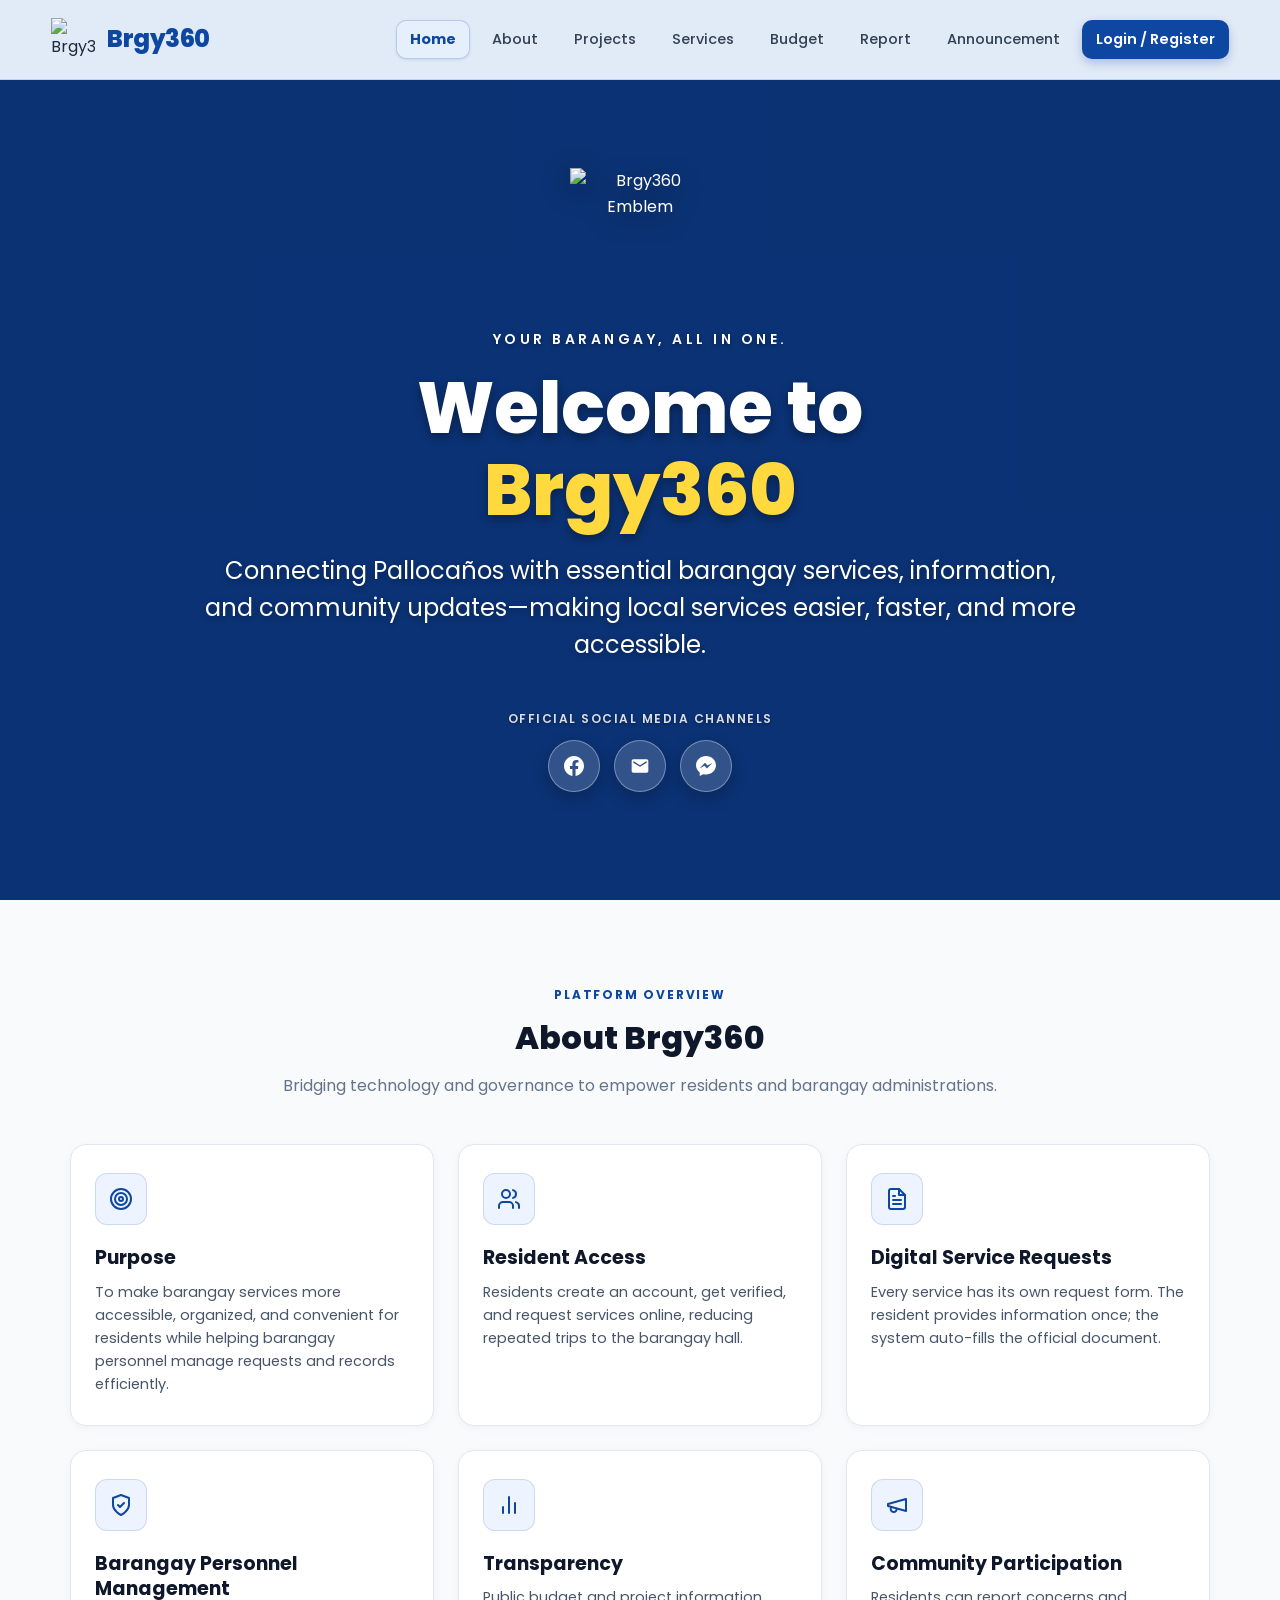
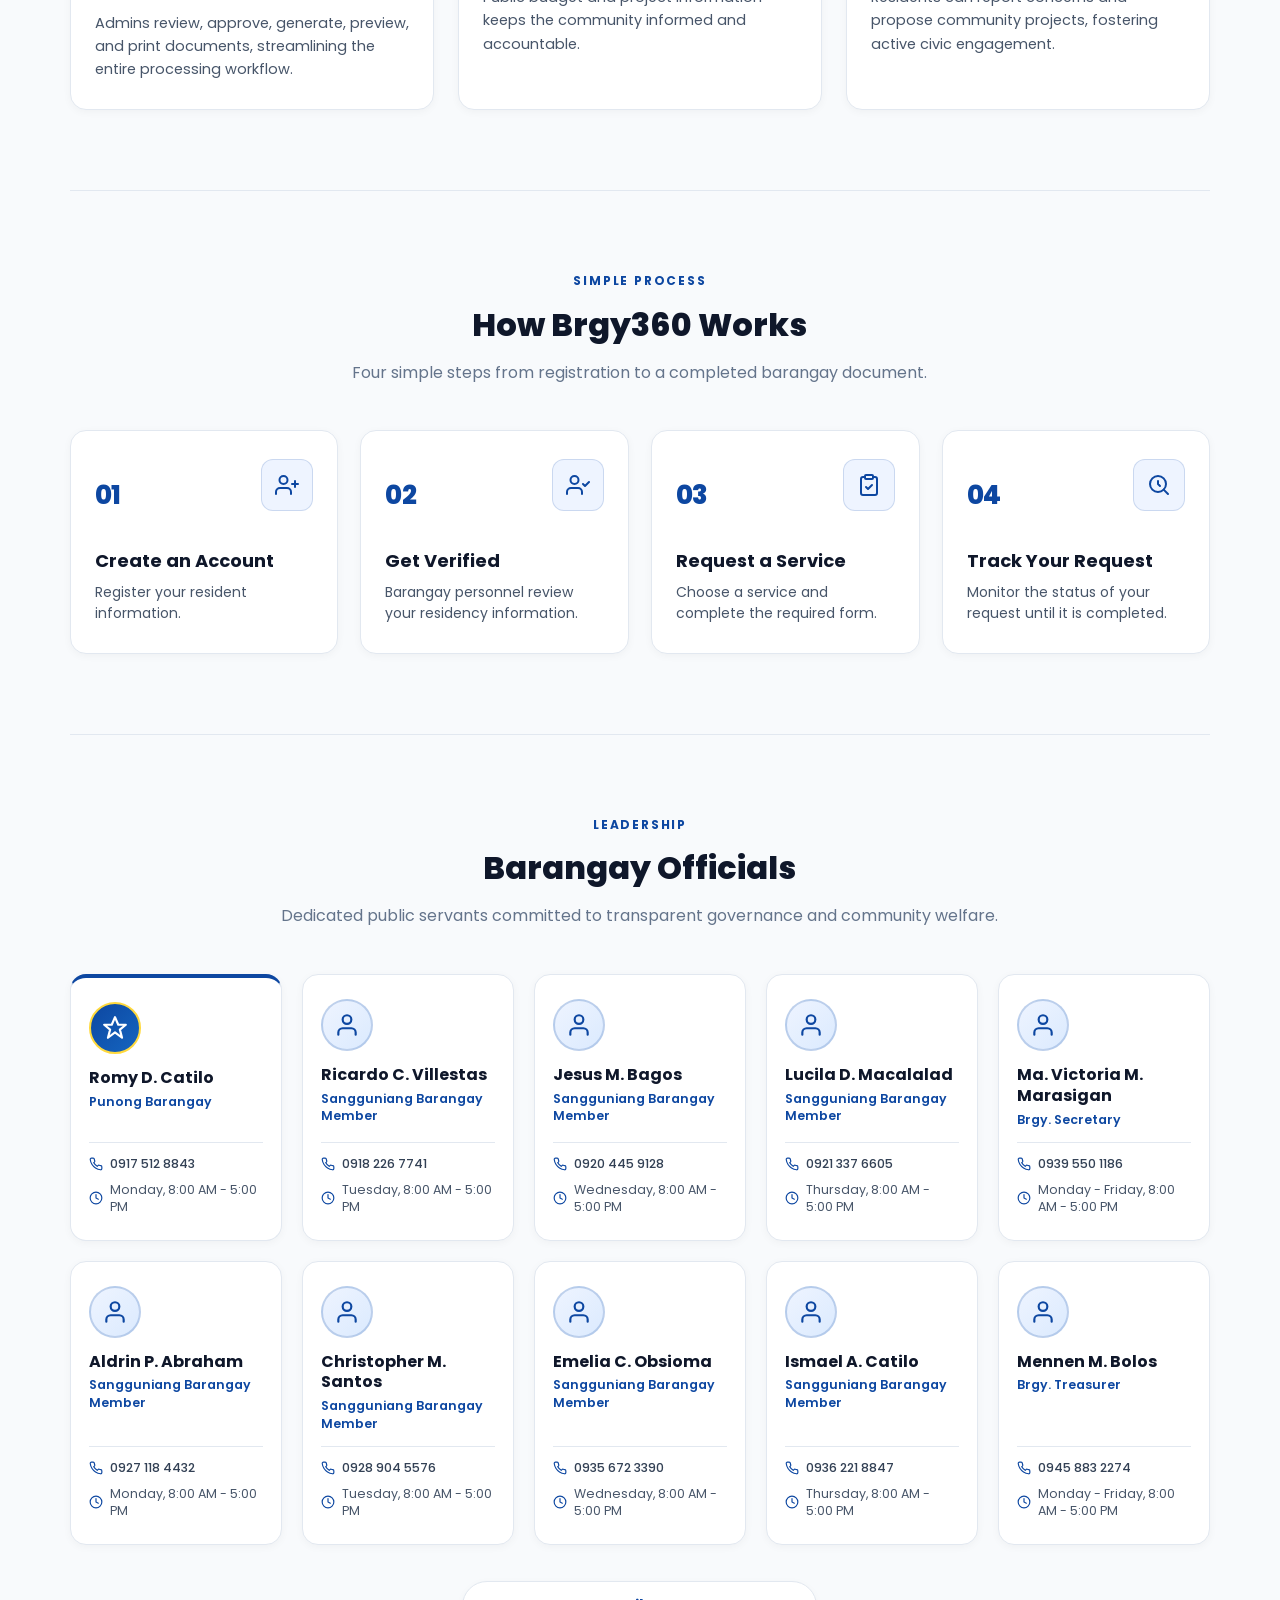
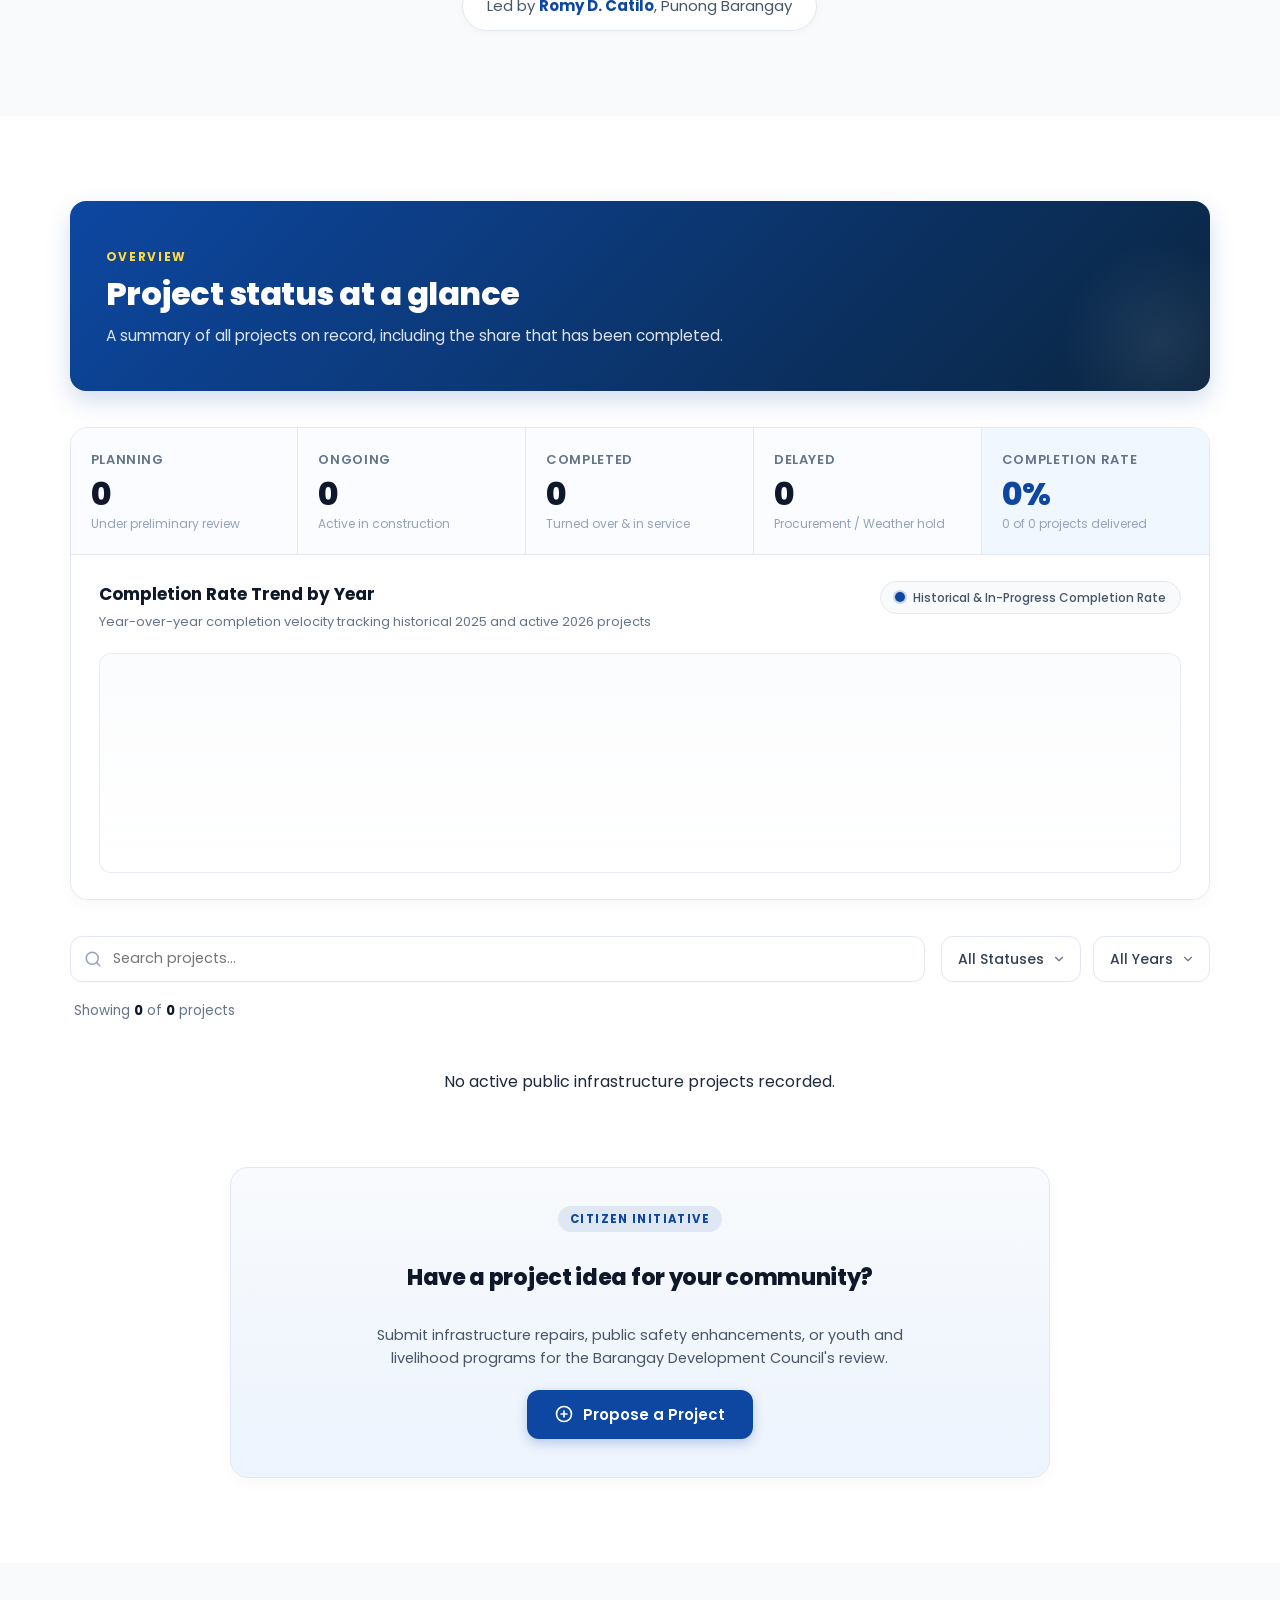
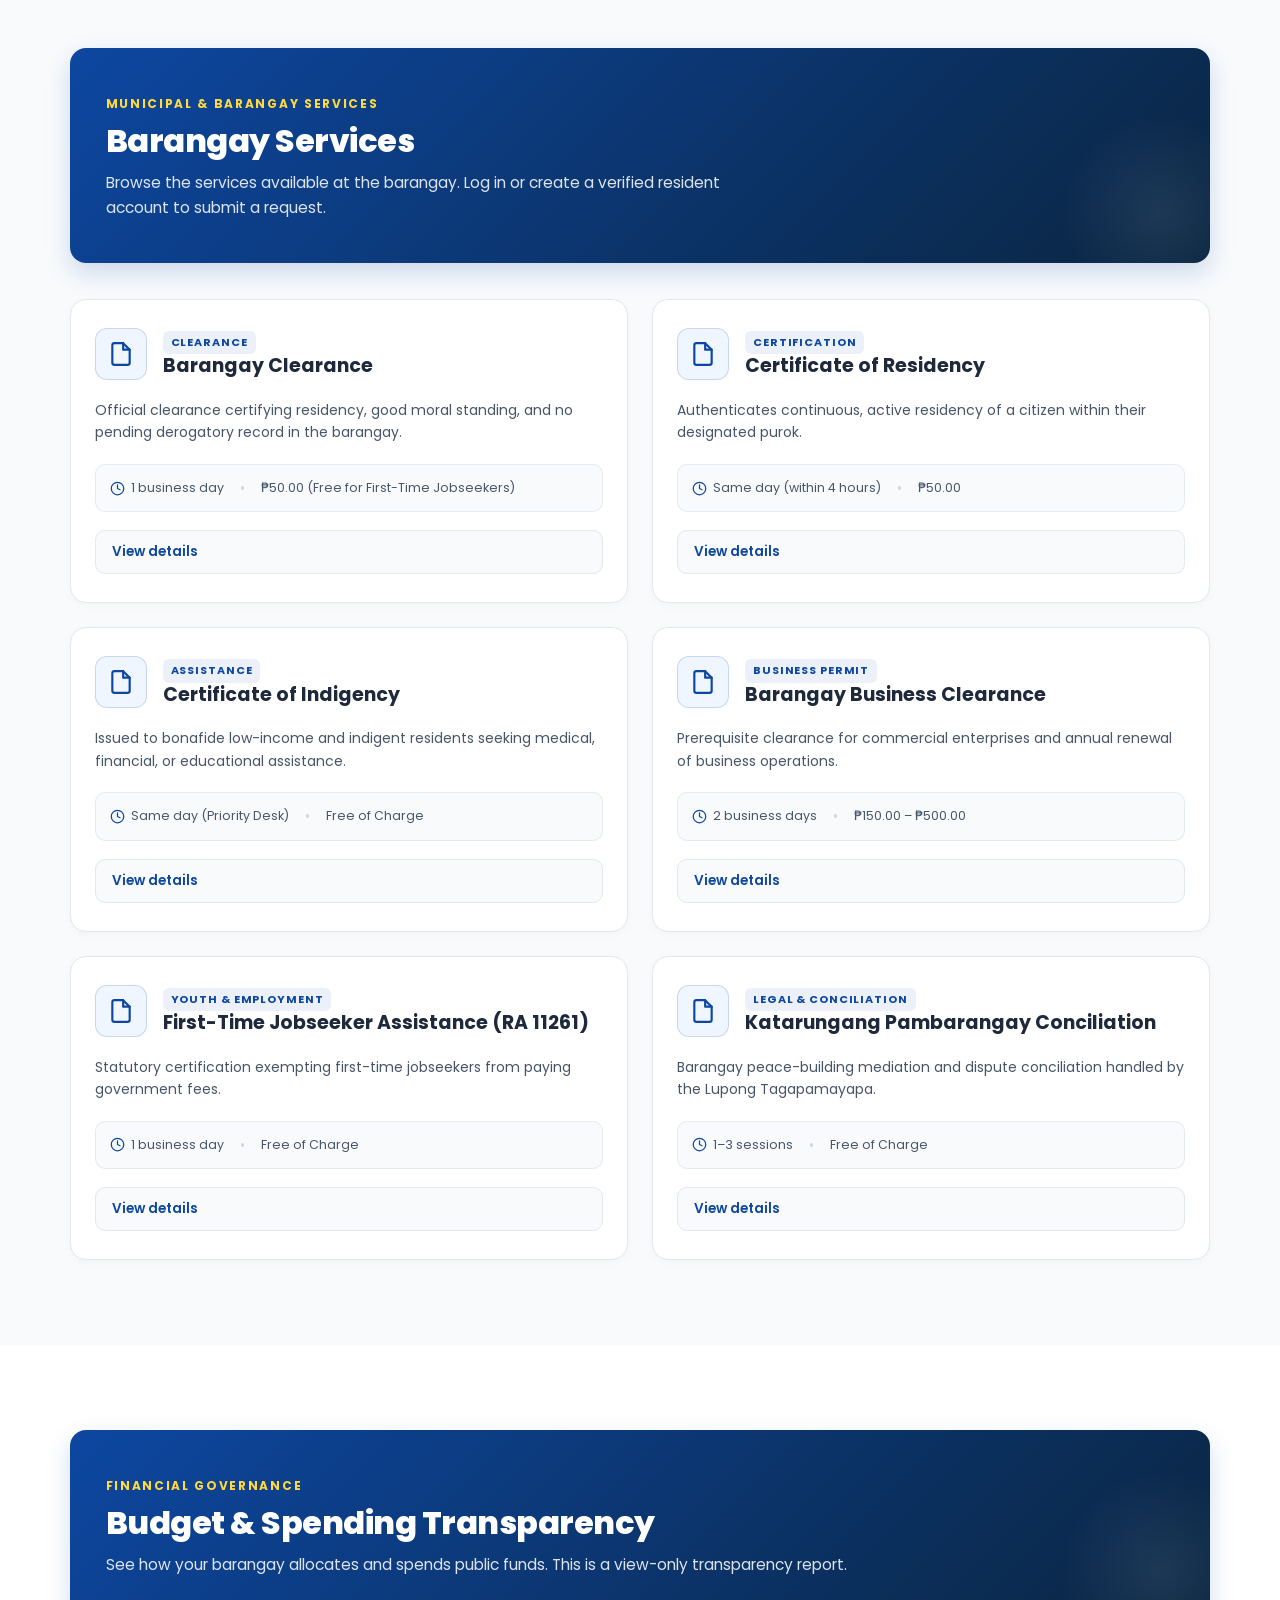
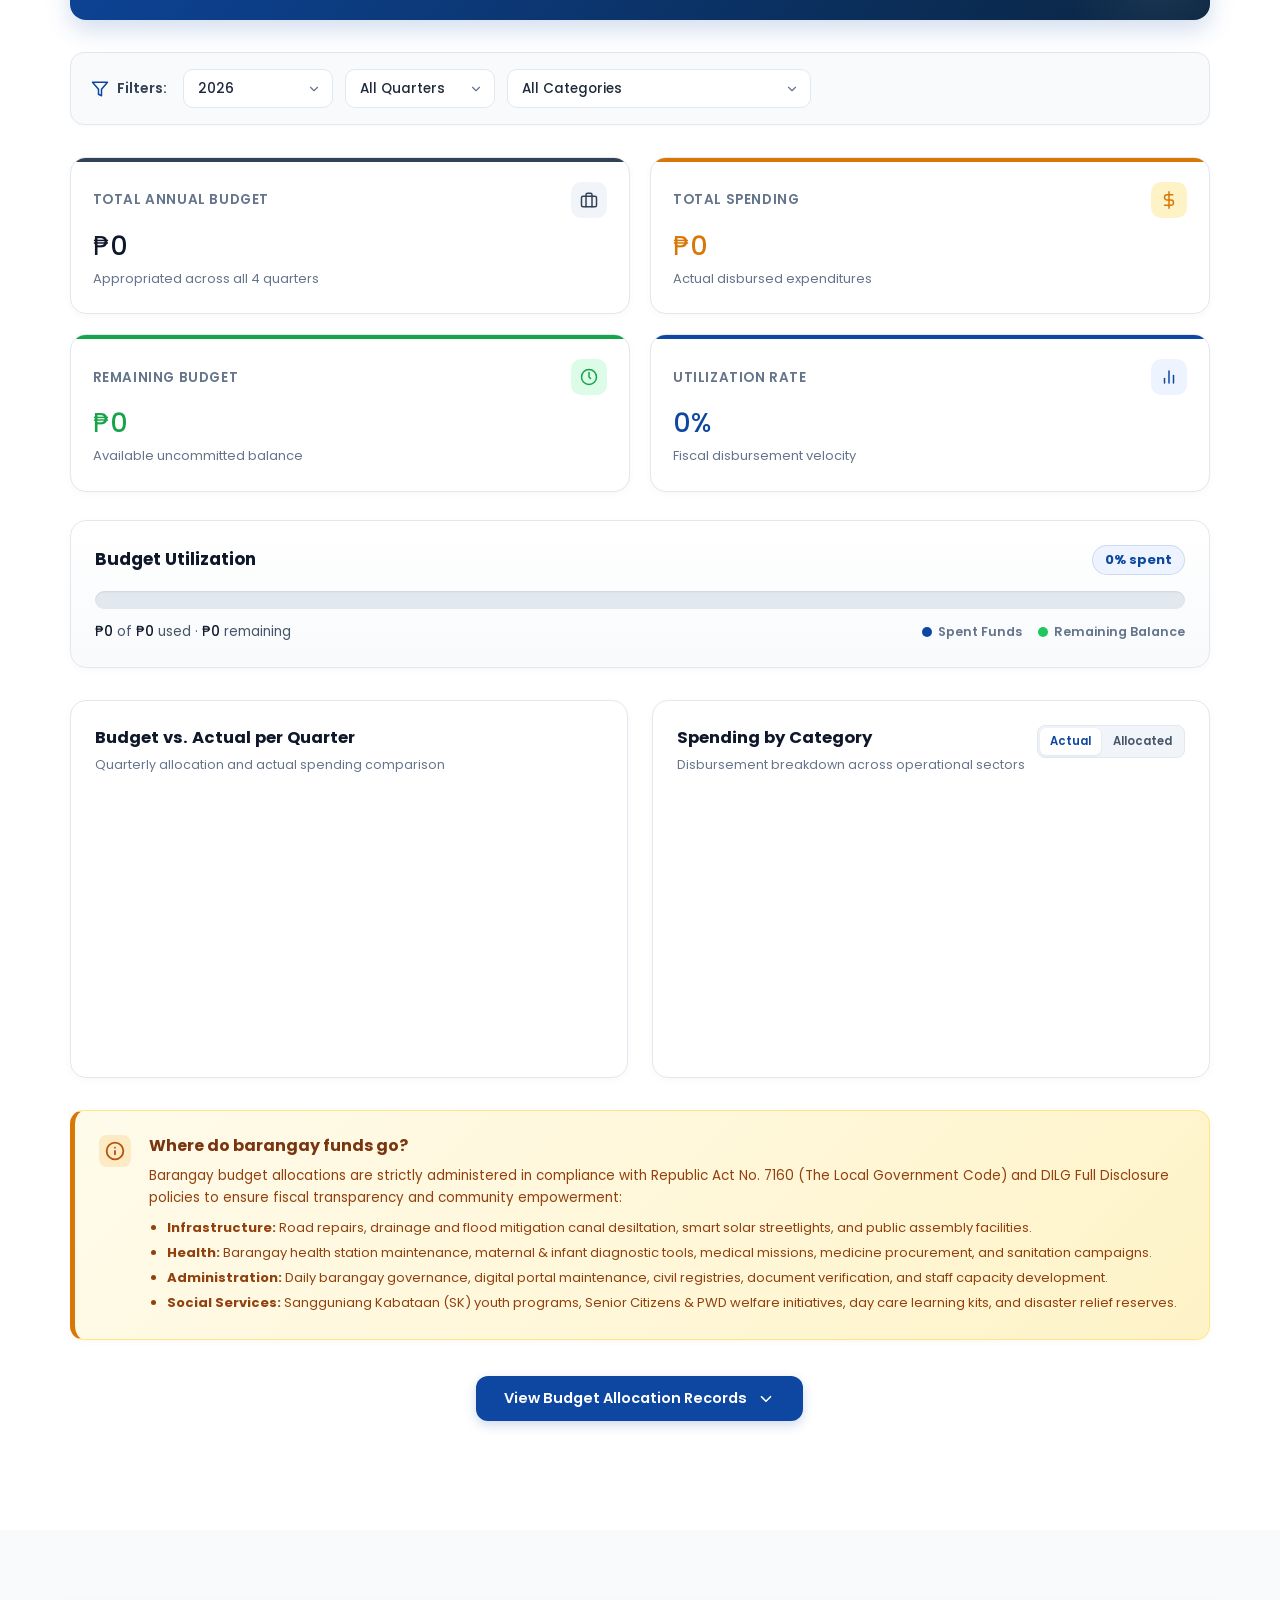
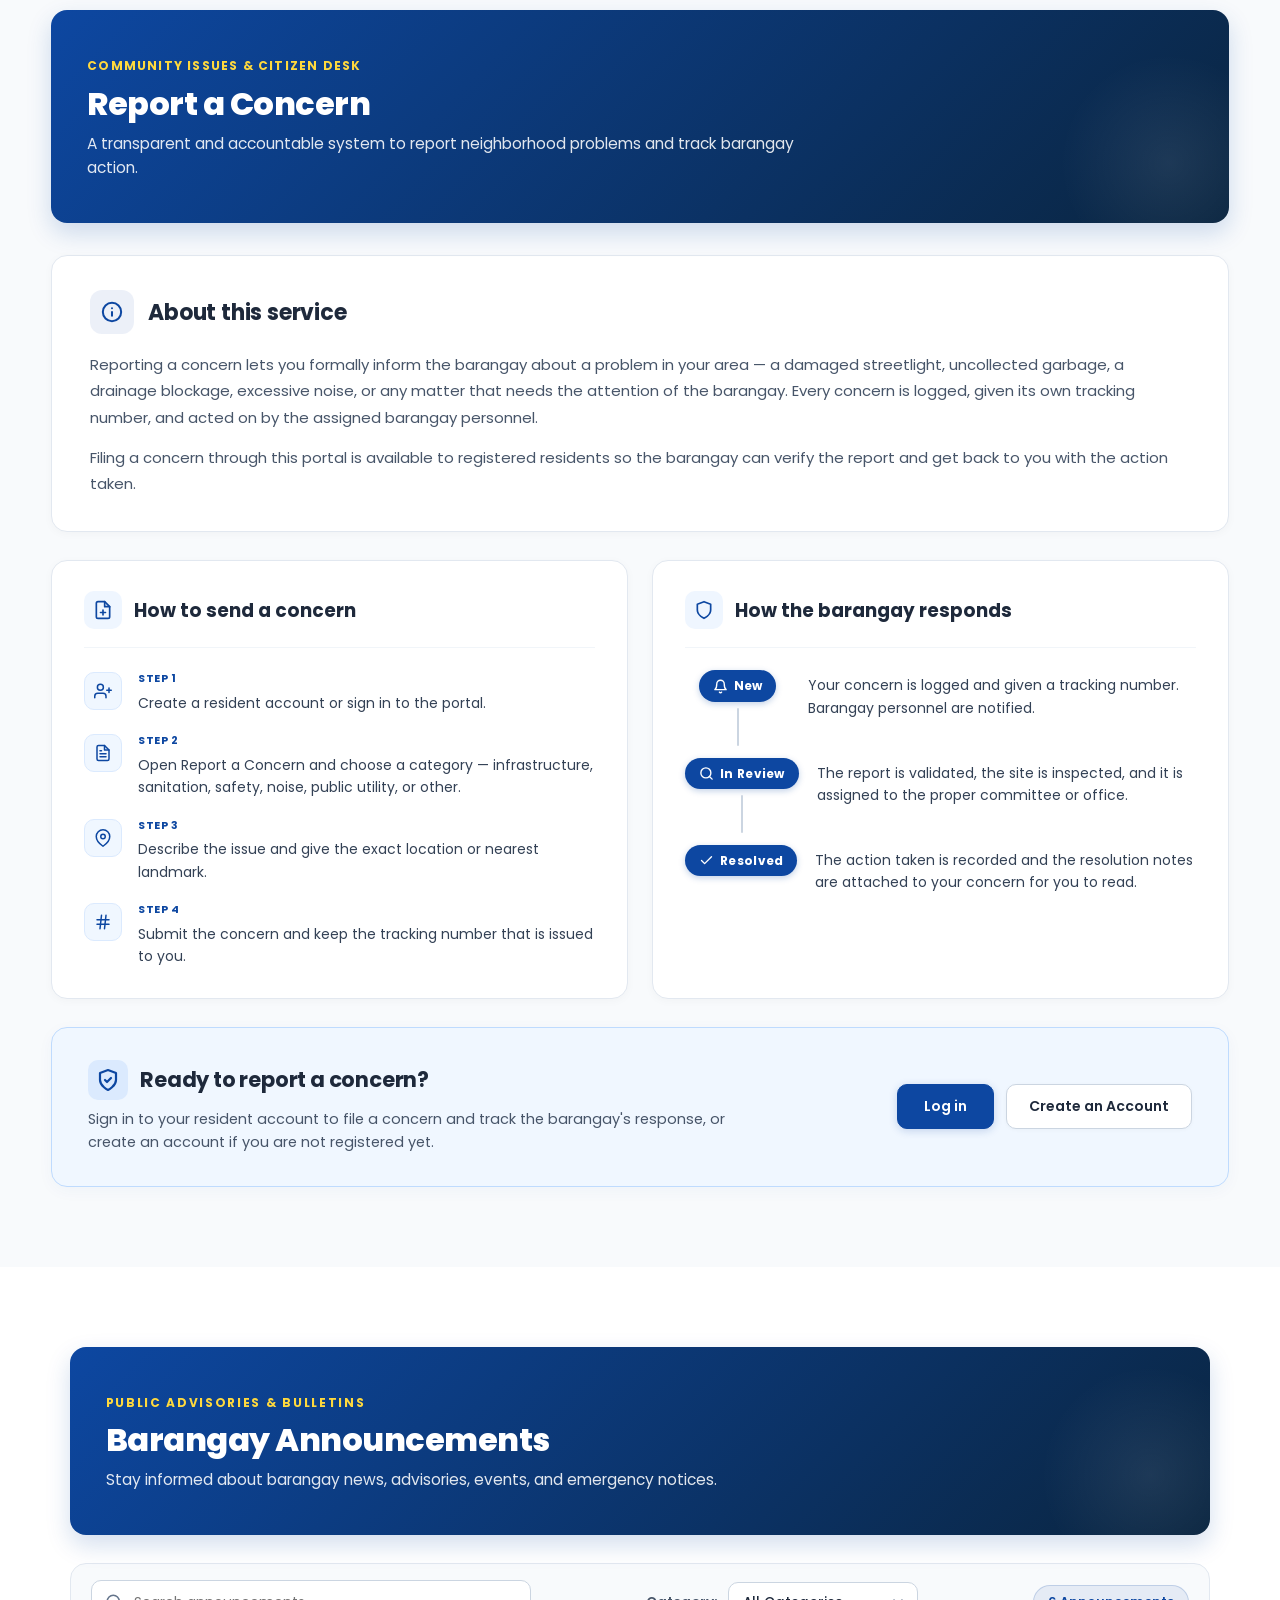
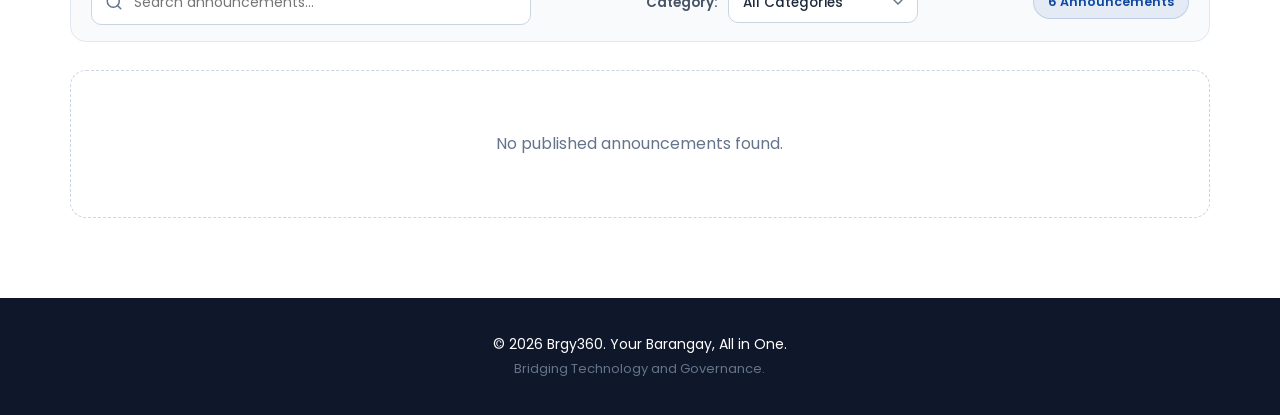
==== commit 35759301: "Updated Frontend" ====
--- a/frontend/index.html
+++ b/frontend/index.html
@@ -1929,17 +1929,6 @@
     <div class="container">
       <p>© 2026 Brgy360. Your Barangay, All in One.</p>
       <p style="color: #64748b; font-size: 13px; margin-top: 4px;">Bridging Technology and Governance.</p>
-      <div style="margin-top: 10px; display: inline-flex; align-items: center; gap: 8px;">
-        <a href="admin.html" id="footerAdminLink" style="display: inline-flex; align-items: center; gap: 6px; color: #0d47a1; font-weight: 600; font-size: 12.5px; text-decoration: none; padding: 4px 10px; background: rgba(13, 71, 161, 0.08); border-radius: 6px; border: 1px solid rgba(13, 71, 161, 0.15);">
-          <svg viewBox="0 0 24 24" width="14" height="14" fill="none" stroke="currentColor" stroke-width="2" stroke-linecap="round" stroke-linejoin="round">
-            <rect x="3" y="3" width="7" height="9" rx="1"></rect>
-            <rect x="14" y="3" width="7" height="5" rx="1"></rect>
-            <rect x="14" y="12" width="7" height="9" rx="1"></rect>
-            <rect x="3" y="16" width="7" height="5" rx="1"></rect>
-          </svg>
-          <span>Admin Analytics &amp; Governance Console &rarr;</span>
-        </a>
-      </div>
     </div>
   </footer>
 
--- a/frontend/announcements.css
+++ b/frontend/announcements.css
@@ -238,13 +238,13 @@
 
 /* A. EMERGENCY ANNOUNCEMENT CARD (CRITICAL STYLING) */
 .announcement-card.emergency-card {
-  border: 1px solid #fecdd3; /* Light crimson outer border */
+  border: 2px solid #dc2626; /* Red critical border */
   box-shadow: 0 4px 16px rgba(220, 38, 38, 0.08);
   background-color: #ffffff;
 }
 
 .announcement-card.emergency-card:hover {
-  border-color: #f87171;
+  border-color: #b91c1c;
   box-shadow: 0 8px 28px rgba(220, 38, 38, 0.15);
 }
 
@@ -784,9 +784,42 @@
 
 #closeAnnouncementModalBtn {
   position: absolute;
-  top: 20px;
-  right: 20px;
+  top: 10px;
+  right: 14px;
   z-index: 10;
+  width: 32px;
+  height: 32px;
+  display: flex;
+  align-items: center;
+  justify-content: center;
+  line-height: 1;
+}
+
+/* Critical modal: red banner on top, X sits inside it in white */
+.announcement-detail-modal .announcement-modal-card.is-critical {
+  border: 2px solid #dc2626;
+}
+
+.announcement-modal-card.is-critical #closeAnnouncementModalBtn {
+  color: #ffffff;
+}
+
+.announcement-modal-card.is-critical #closeAnnouncementModalBtn:hover {
+  color: #fecaca;
+}
+
+/* Reserve a row at the top for the X so it never covers the date */
+.announcement-modal-scrollable {
+  padding-top: 52px;
+}
+
+.announcement-modal-header-banner + .announcement-modal-scrollable {
+  padding-top: 24px;
+}
+
+.announcement-modal-header-banner {
+  min-height: 52px;
+  padding-right: 56px;
 }
 
 .modal-meta-right {
@@ -794,7 +827,6 @@
   align-items: center;
   gap: 10px;
   margin-left: auto;
-  padding-right: 45px;
 }
 
 .modal-reference-number {
@@ -808,4 +840,193 @@
 .announcement-modal-card .announcement-modal-meta,
 .announcement-modal-card .announcement-meta-row {
   padding-right: 48px;
+}
+
+/* ==========================================================
+   MODERN CARD REFRESH (overrides legacy .announcement-card
+   padding / left border from style.css)
+   ========================================================== */
+.announcement-card,
+.announcement-card.standard-card,
+.announcement-card.emergency-card {
+  padding: 0;
+  border-left-width: 1px;
+  border-radius: 20px;
+}
+
+.announcement-card.standard-card {
+  background: #ffffff;
+  border: 1px solid #e8edf4;
+  box-shadow: 0 1px 2px rgba(15, 23, 42, 0.04), 0 8px 24px rgba(15, 23, 42, 0.04);
+}
+
+.announcement-card.standard-card:hover {
+  transform: translateY(-3px);
+  border-color: #c7d7f0;
+  box-shadow: 0 2px 4px rgba(15, 23, 42, 0.04), 0 16px 36px rgba(13, 71, 161, 0.10);
+}
+
+.announcement-card-inner {
+  padding: 24px 28px 22px;
+}
+
+/* ---------- Critical card ---------- */
+.announcement-card.emergency-card {
+  border: 2px solid #ef4444;
+  background: linear-gradient(180deg, #fff5f5 0%, #ffffff 55%);
+  box-shadow: 0 0 0 4px rgba(239, 68, 68, 0.08), 0 14px 34px rgba(220, 38, 38, 0.14);
+}
+
+.announcement-card.emergency-card:hover {
+  transform: translateY(-3px);
+  border-color: #dc2626;
+  box-shadow: 0 0 0 5px rgba(239, 68, 68, 0.12), 0 20px 44px rgba(220, 38, 38, 0.22);
+}
+
+.emergency-top-banner {
+  background: linear-gradient(90deg, #dc2626 0%, #ef4444 100%);
+  padding: 11px 28px;
+  font-size: 12px;
+  font-weight: 800;
+  letter-spacing: 0.14em;
+}
+
+.emergency-pulse-dot {
+  position: relative;
+  width: 10px;
+  height: 10px;
+  border-radius: 50%;
+  background: #ffffff;
+  flex-shrink: 0;
+}
+
+.emergency-pulse-dot::after {
+  content: "";
+  position: absolute;
+  inset: 0;
+  border-radius: 50%;
+  background: #ffffff;
+  animation: emergencyPulse 1.8s ease-out infinite;
+}
+
+@keyframes emergencyPulse {
+  0%   { transform: scale(1);   opacity: 0.7; }
+  100% { transform: scale(2.8); opacity: 0; }
+}
+
+.emergency-banner-tag {
+  background: rgba(255, 255, 255, 0.2);
+  border: 1px solid rgba(255, 255, 255, 0.35);
+  border-radius: 999px;
+  padding: 3px 12px;
+  font-size: 10.5px;
+  letter-spacing: 0.08em;
+}
+
+/* ---------- Typography & pills ---------- */
+.meta-category-pill {
+  border-radius: 999px;
+  padding: 4px 14px;
+  font-size: 11.5px;
+  letter-spacing: 0.03em;
+  text-transform: uppercase;
+  background: #eef4ff;
+  color: #1d4ed8;
+  border-color: #dbe7ff;
+}
+
+.meta-category-pill.pill-emergency {
+  background: #fee2e2;
+  color: #b91c1c;
+  border-color: #fecaca;
+}
+
+.meta-date-item {
+  font-size: 12.5px;
+  font-weight: 500;
+  color: #64748b;
+}
+
+.announcement-card-title {
+  font-size: 21px;
+  font-weight: 800;
+  letter-spacing: -0.02em;
+  margin: 4px 0 8px;
+}
+
+.announcement-card.emergency-card .announcement-card-title {
+  color: #7f1d1d;
+}
+
+.announcement-card-summary {
+  font-size: 15px;
+  line-height: 1.7;
+}
+
+.announcement-card.emergency-card .announcement-card-summary {
+  color: #7f1d1d;
+  opacity: 0.88;
+}
+
+.announcement-read-more {
+  display: inline-flex;
+  align-items: center;
+  gap: 6px;
+  margin-top: 16px;
+  font-size: 13px;
+  font-weight: 700;
+  color: var(--primary-color, #0d47a1);
+  transition: gap 0.2s ease;
+}
+
+.announcement-card:hover .announcement-read-more {
+  gap: 10px;
+}
+
+.announcement-card.emergency-card .announcement-read-more {
+  color: #dc2626;
+}
+
+/* ---------- Modal polish ---------- */
+.announcement-detail-modal {
+  backdrop-filter: blur(6px);
+  -webkit-backdrop-filter: blur(6px);
+}
+
+.announcement-detail-modal .announcement-modal-card {
+  border-radius: 22px;
+  box-shadow: 0 30px 80px rgba(15, 23, 42, 0.35);
+}
+
+.announcement-modal-header-banner {
+  background: linear-gradient(90deg, #dc2626 0%, #ef4444 100%);
+  letter-spacing: 0.14em;
+}
+
+.modal-announcement-title {
+  font-size: 26px;
+  letter-spacing: -0.02em;
+}
+
+#closeAnnouncementModalBtn {
+  border-radius: 50%;
+  transition: background-color 0.2s ease;
+}
+
+#closeAnnouncementModalBtn:hover {
+  background-color: rgba(15, 23, 42, 0.08);
+}
+
+.announcement-modal-card.is-critical #closeAnnouncementModalBtn:hover {
+  background-color: rgba(255, 255, 255, 0.2);
+}
+
+@media (max-width: 768px) {
+  .announcement-card-inner { padding: 20px 20px 18px; }
+  .emergency-top-banner { padding: 10px 20px; }
+  .announcement-card-title { font-size: 18px; }
+}
+
+@media (prefers-reduced-motion: reduce) {
+  .emergency-pulse-dot::after { animation: none; }
 }
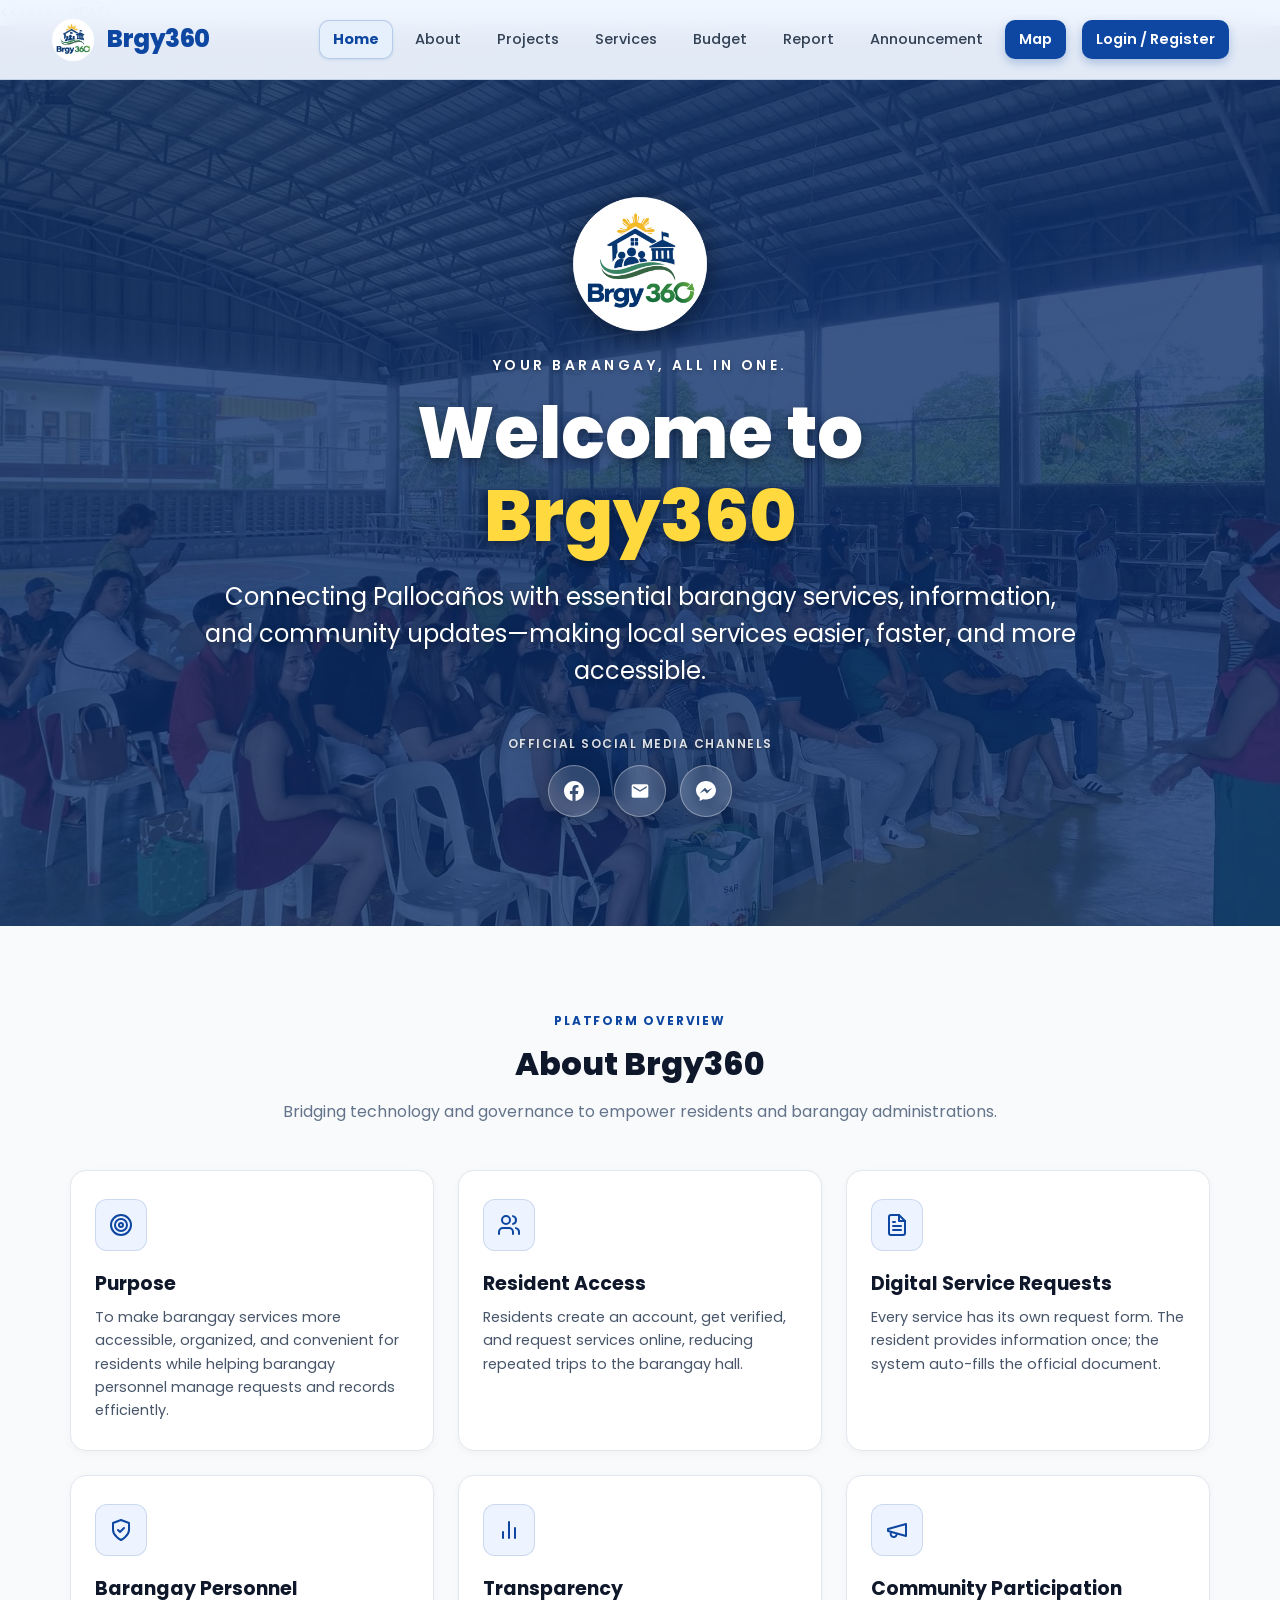
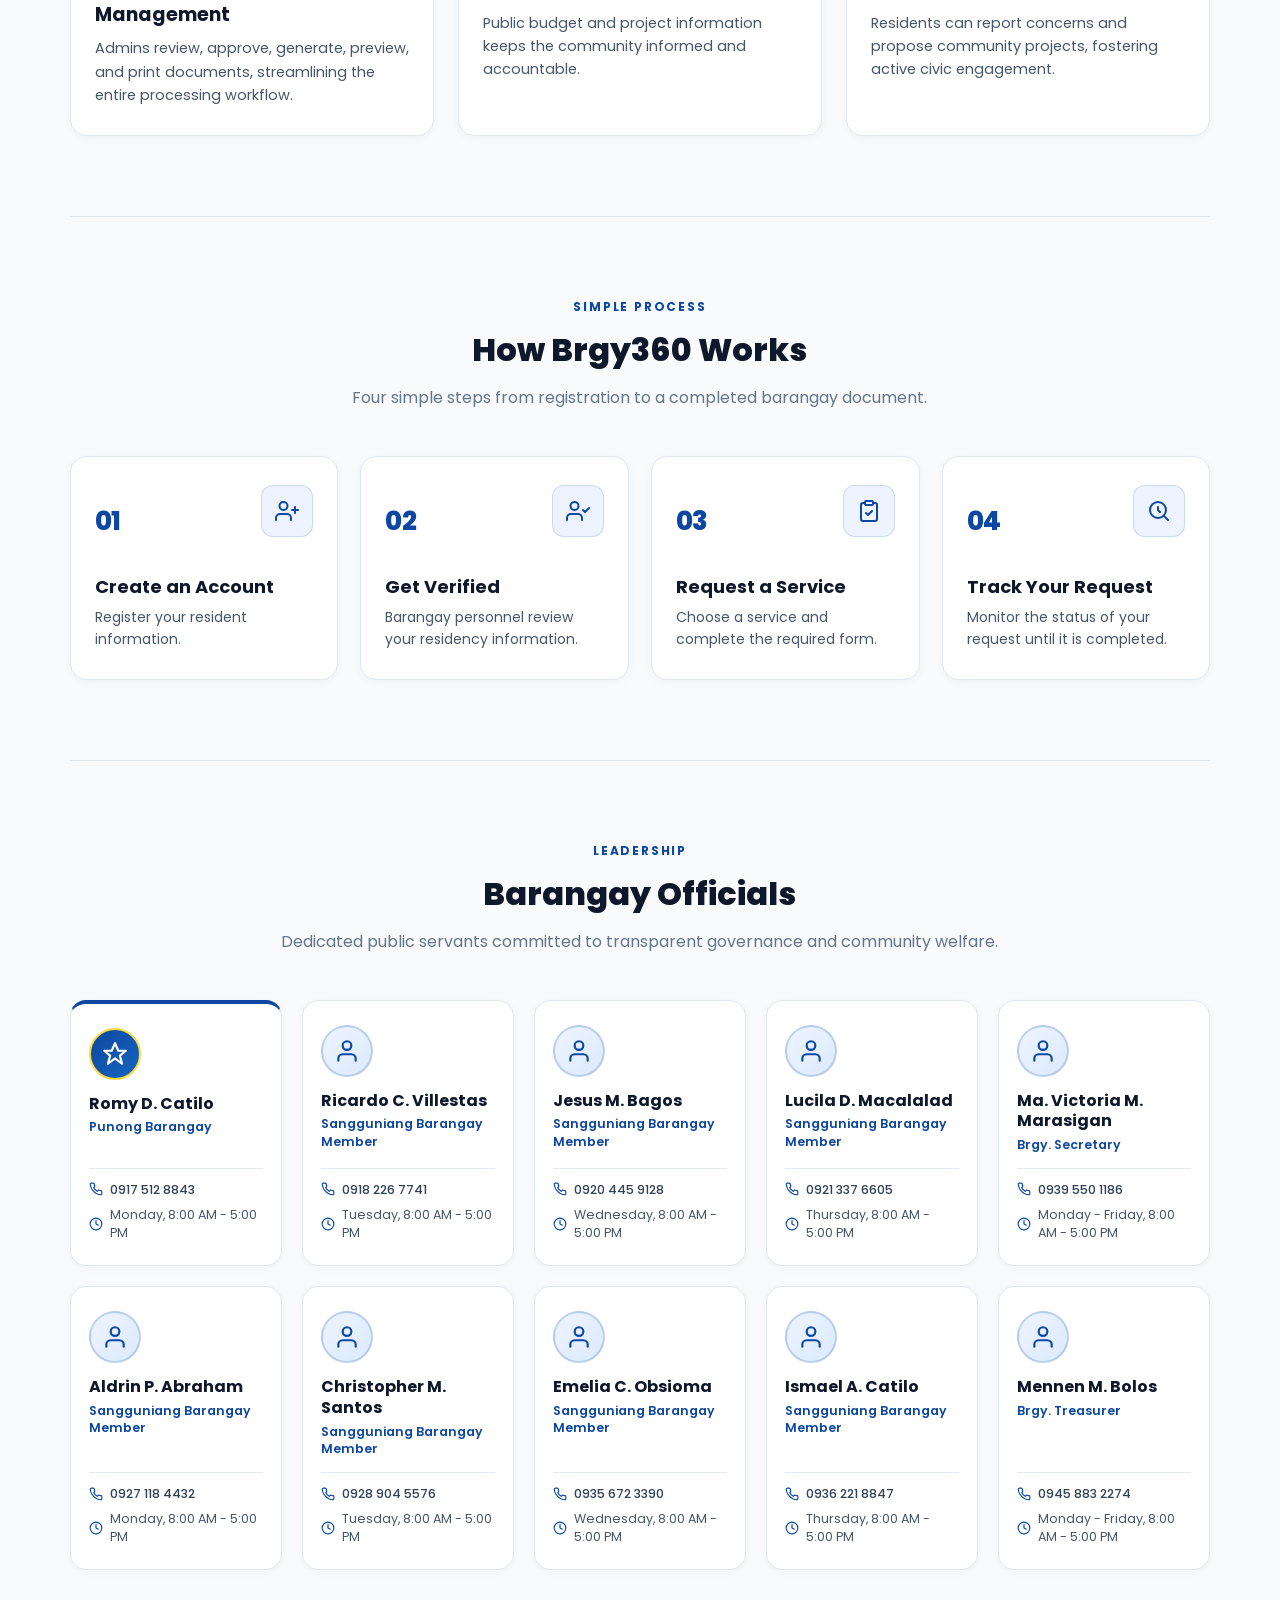
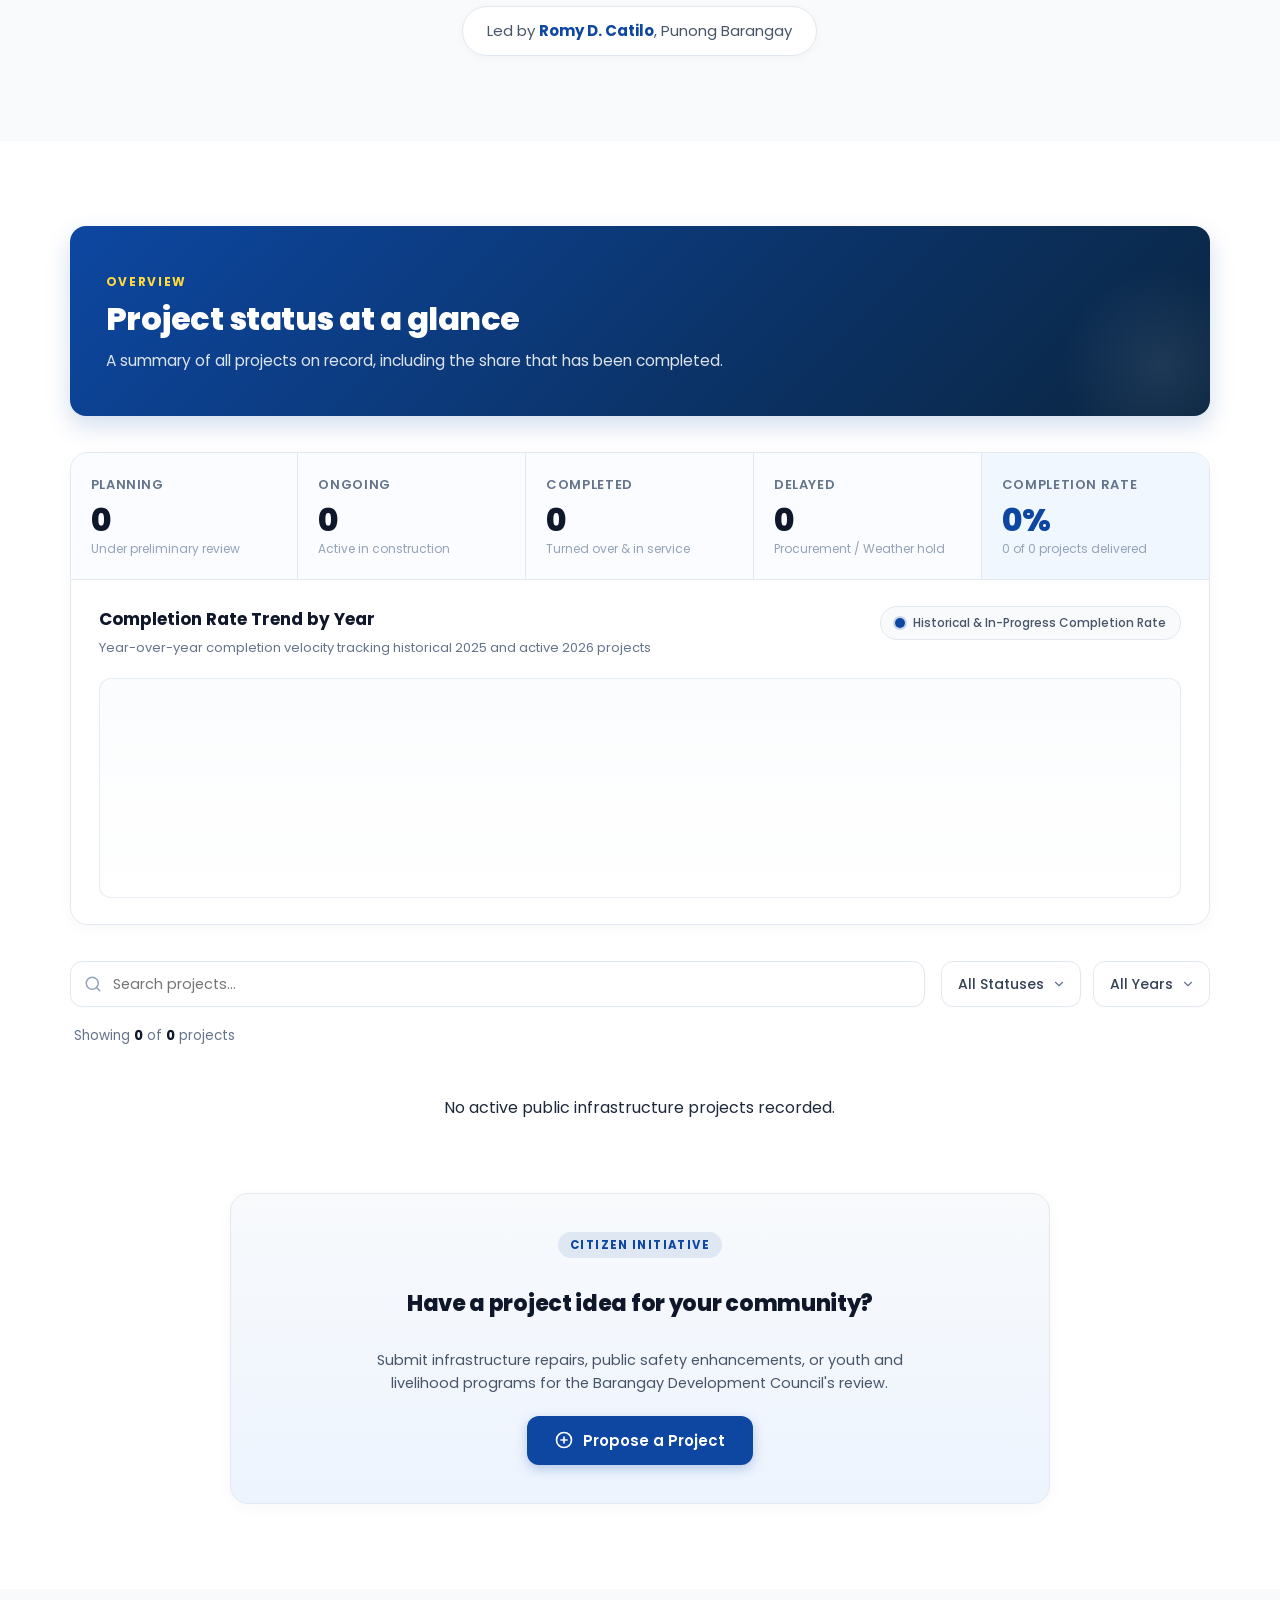
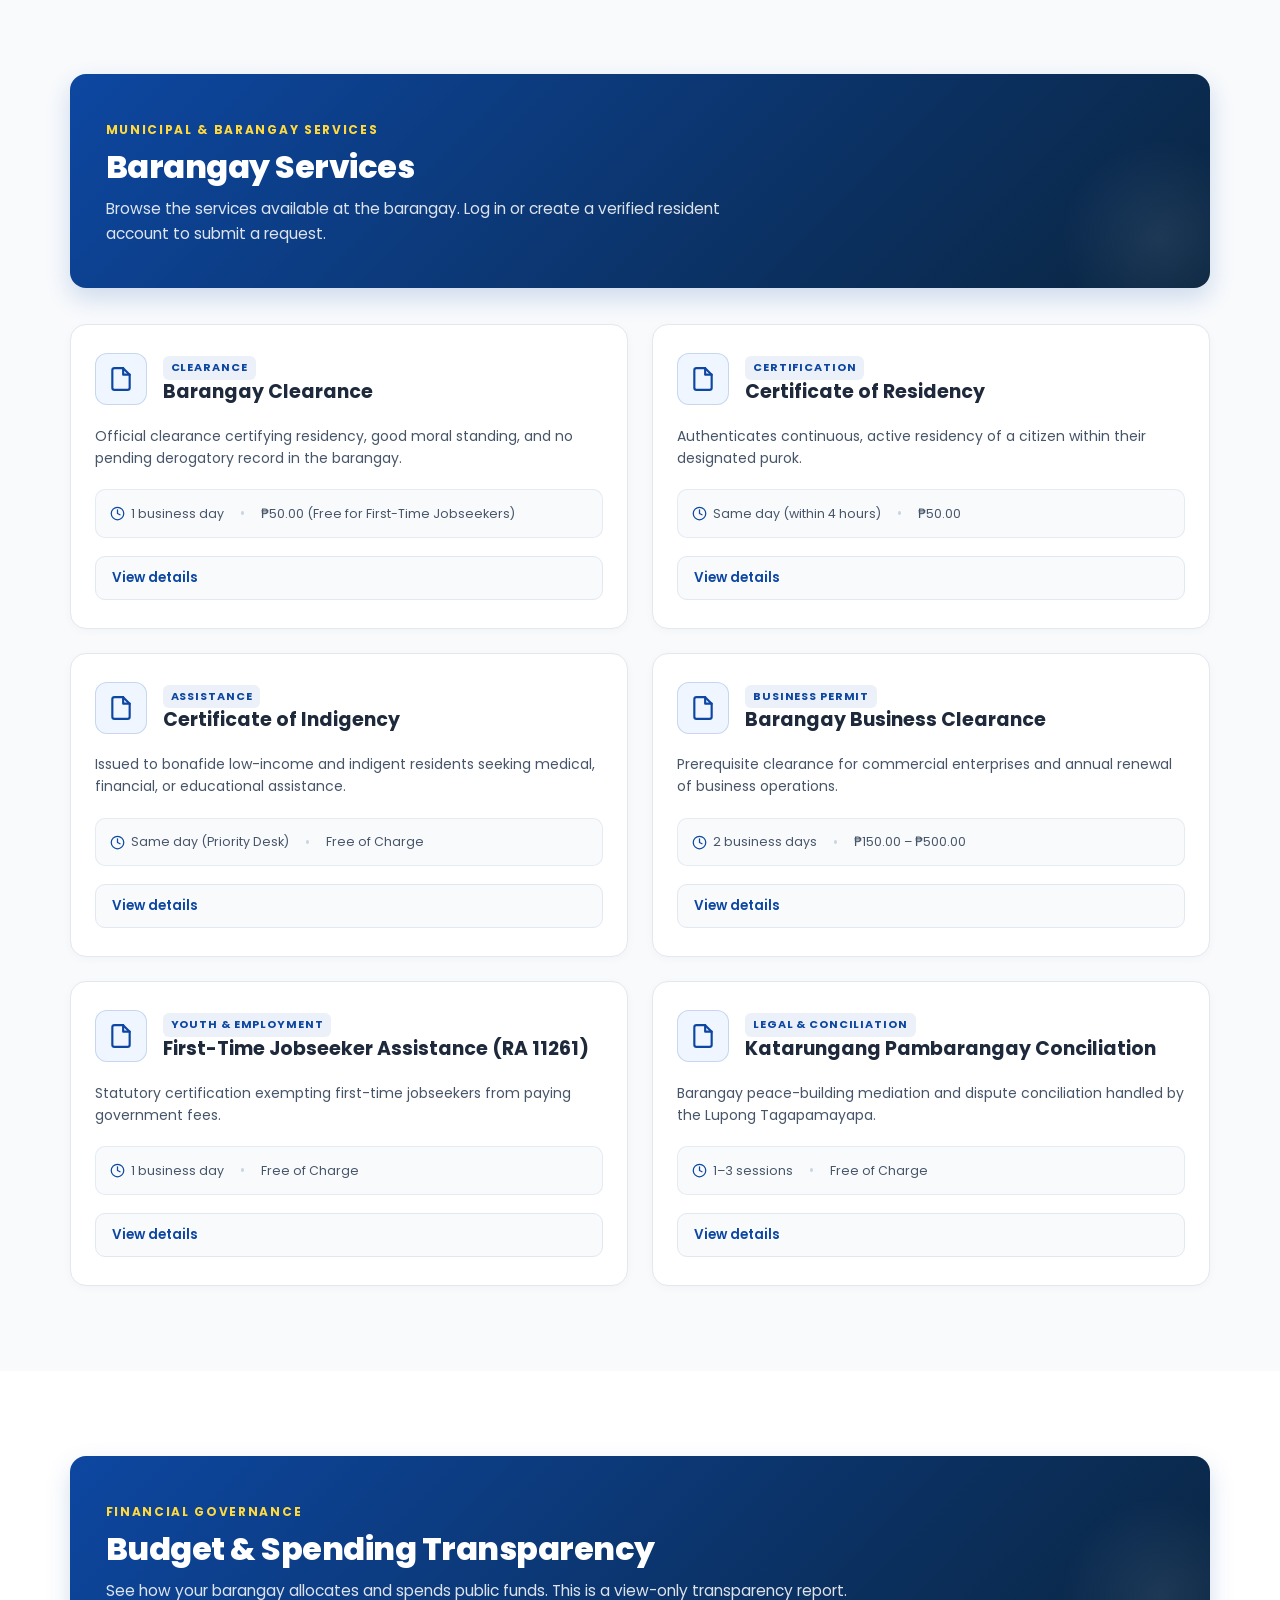
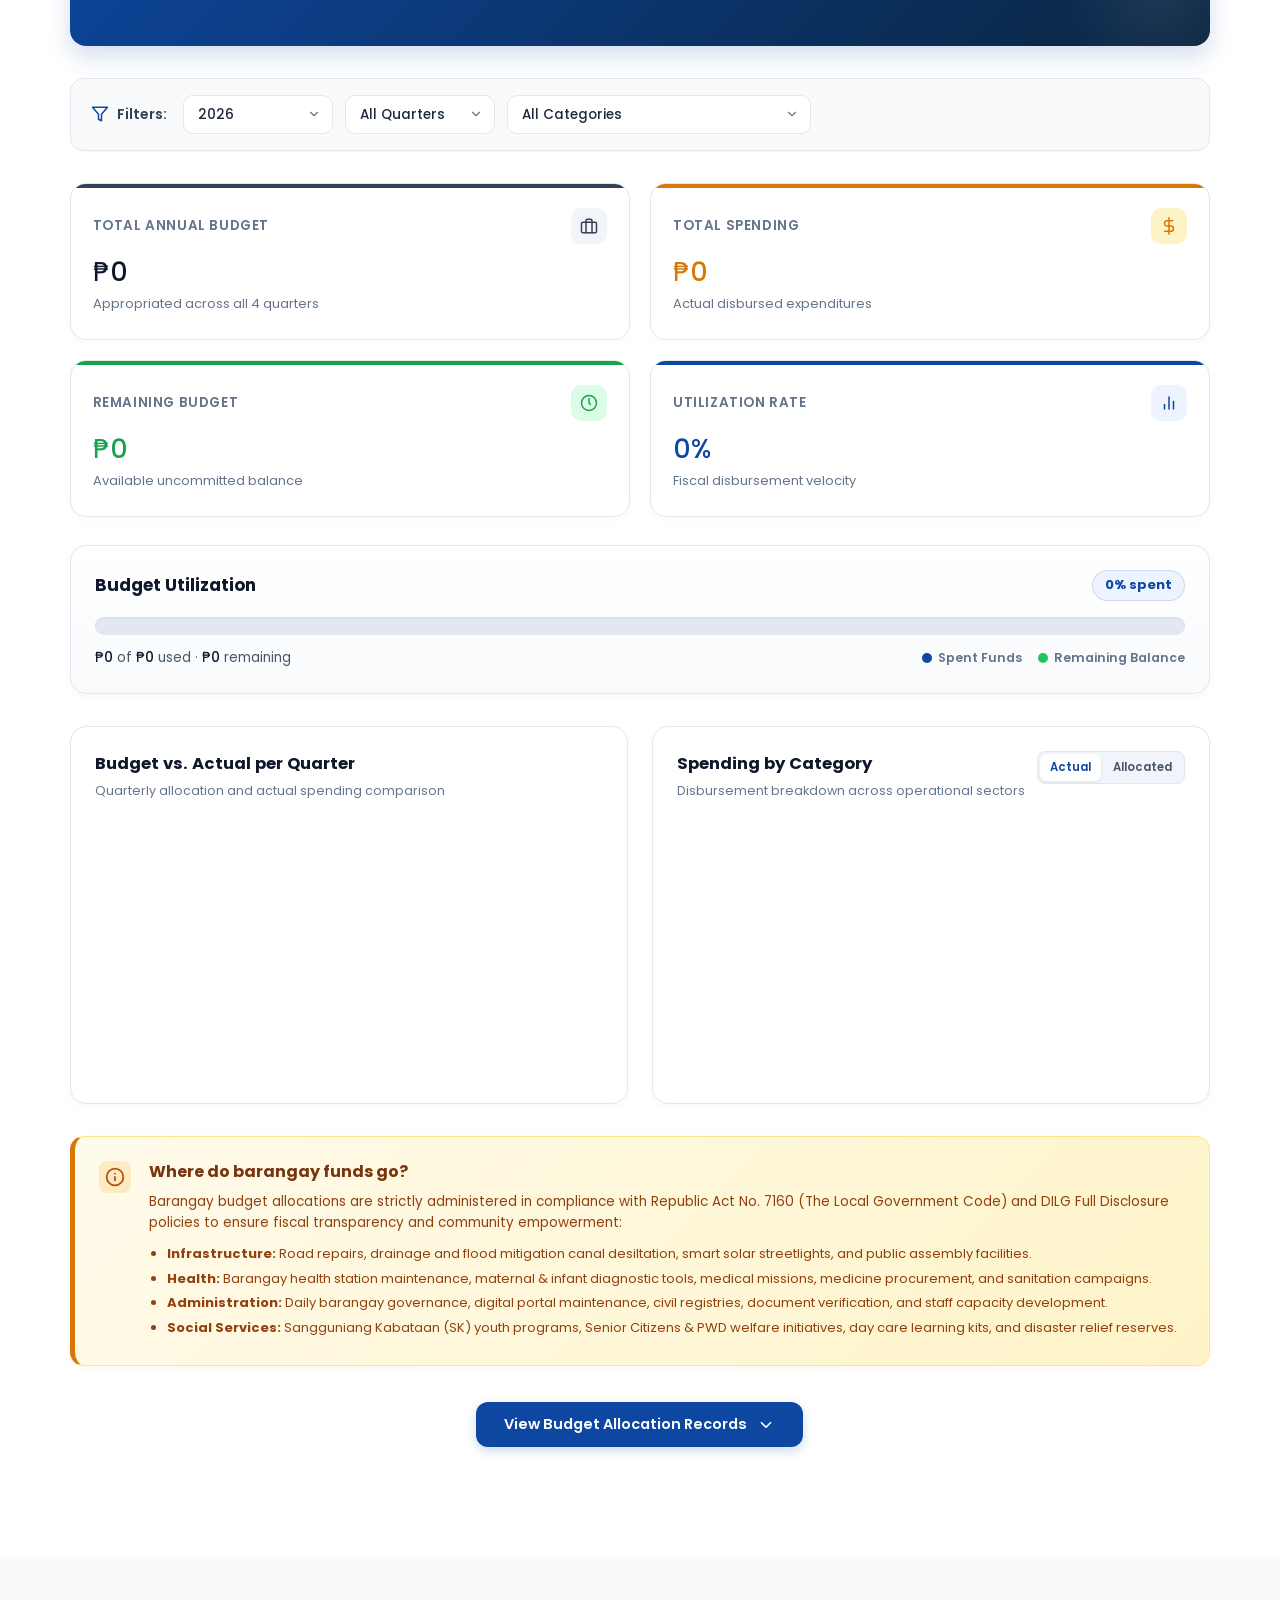
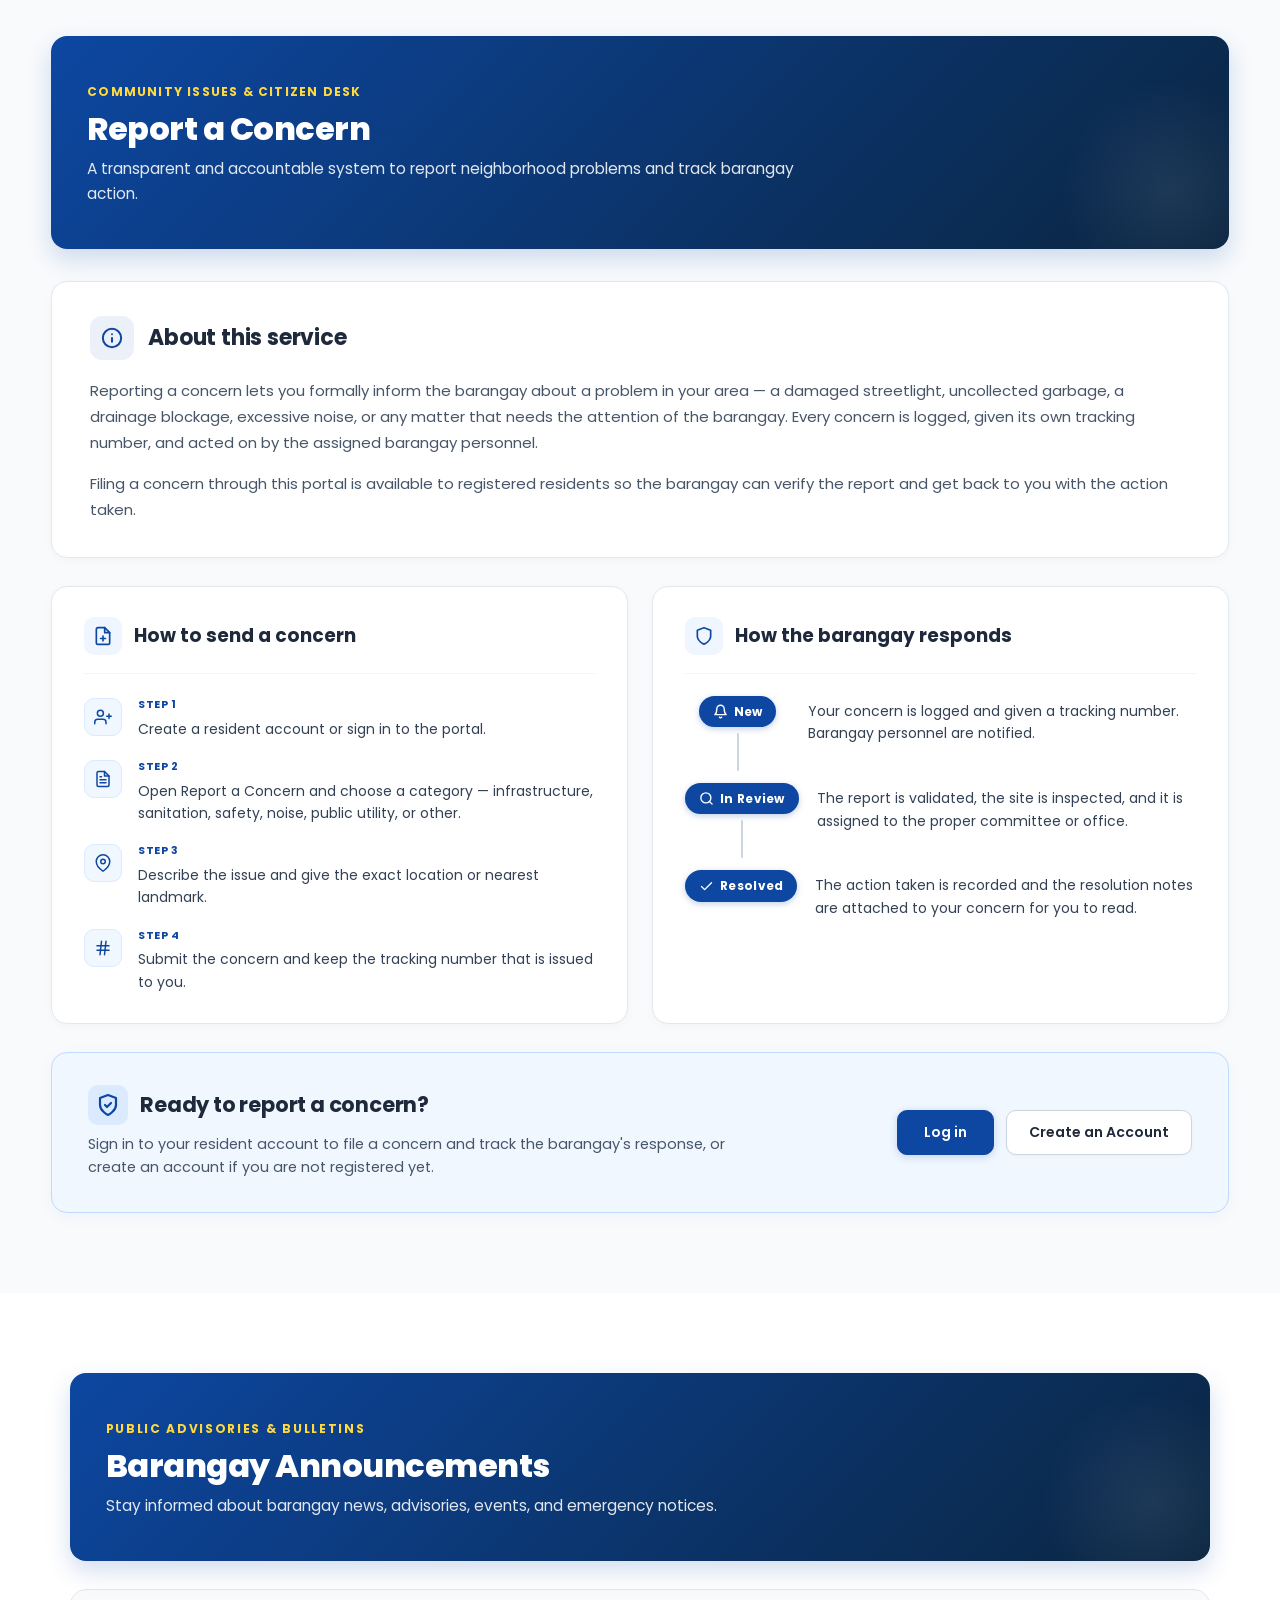
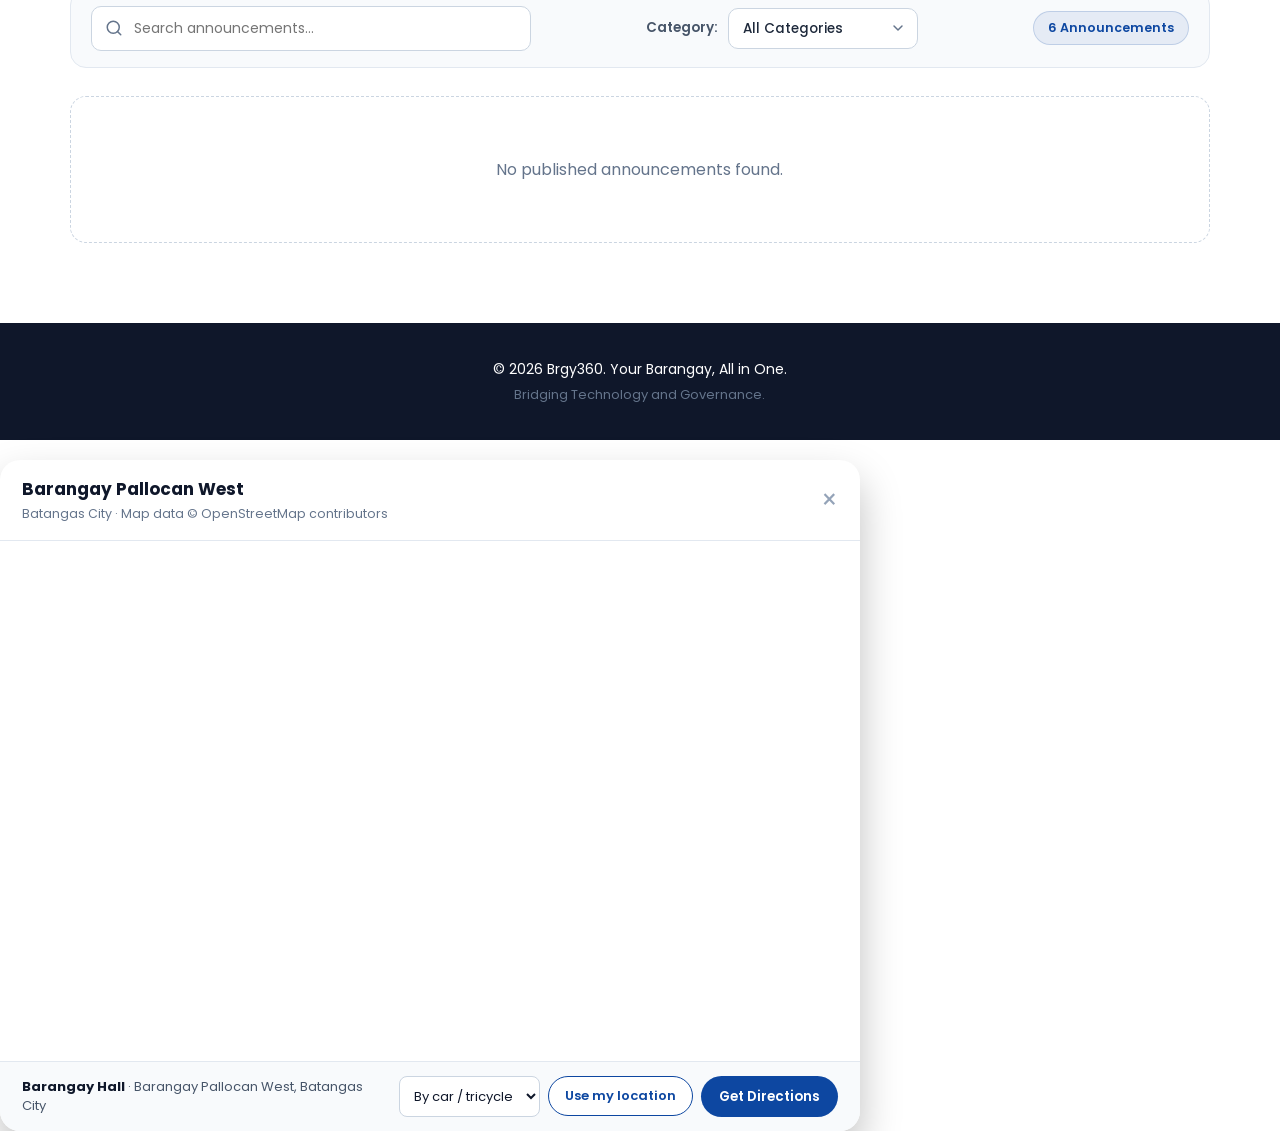
==== commit 45710272: "Nov 20 Updates" ====
--- a/frontend/index.html
+++ b/frontend/index.html
@@ -7,7 +7,7 @@
   <meta name="description" content="Brgy360 civic governance platform with full-spectrum descriptive, predictive, and prescriptive analytics console for Barangay Pallocan West.">
   <meta property="og:title" content="Brgy360 - Barangay Services Platform">
   <meta property="og:description" content="Brgy360 civic governance platform with full-spectrum descriptive, predictive, and prescriptive analytics console for Barangay Pallocan West.">
-  <link rel="icon" type="image/svg+xml" href="assets/logo.svg">
+  <link rel="icon" type="image/svg+xml" href="assets/logo1.png">
 
   <!-- Google Font: Poppins (Complete weights for consistent typography) -->
   <link rel="preconnect" href="https://fonts.googleapis.com">
@@ -22,6 +22,51 @@
   <link rel="stylesheet" href="announcements.css">
   <link rel="stylesheet" href="reports.css">
   <link rel="stylesheet" href="auth.css">
+<<<<<<< HEAD
+  <style>
+=======
+  <!-- Leaflet (OpenStreetMap map library) -->
+  <link rel="stylesheet" href="https://unpkg.com/leaflet@1.9.4/dist/leaflet.css">
+  <style>
+    /* OpenStreetMap modal */
+    .map-modal-overlay { position: fixed; inset: 0; background: rgba(15,23,42,.65); backdrop-filter: blur(6px); z-index: 1100; display: flex; align-items: center; justify-content: center; padding: 20px; opacity: 0; pointer-events: none; transition: opacity .25s ease; }
+    .map-modal-overlay.active { opacity: 1; pointer-events: auto; }
+    .map-modal-box { background: #fff; width: 100%; max-width: 860px; border-radius: 20px; overflow: hidden; box-shadow: 0 20px 40px rgba(0,0,0,.25); transform: translateY(20px); transition: transform .25s ease; }
+    .map-modal-overlay.active .map-modal-box { transform: translateY(0); }
+    .map-modal-header { display: flex; align-items: center; justify-content: space-between; gap: 12px; padding: 16px 22px; border-bottom: 1px solid #e2e8f0; }
+    .map-modal-title { font-size: 17px; font-weight: 700; color: #0f172a; }
+    .map-modal-sub { font-size: 12.5px; color: #64748b; }
+    .map-modal-close { background: none; border: none; font-size: 26px; line-height: 1; color: #94a3b8; cursor: pointer; }
+    .map-modal-close:hover { color: #0f172a; }
+    .map-directions-bar { display: flex; flex-wrap: wrap; align-items: center; justify-content: space-between; gap: 12px; padding: 14px 22px; border-top: 1px solid #e2e8f0; background: #f8fafc; }
+    .map-directions-info { font-size: 13px; color: #475569; line-height: 1.5; flex: 1 1 260px; min-width: 0; }
+    .map-directions-info strong { color: #0f172a; }
+    .map-directions-actions { display: flex; align-items: center; gap: 8px; flex-wrap: wrap; }
+    .map-mode-select { padding: 9px 10px; border: 1px solid #cbd5e1; border-radius: 8px; font-size: 13px; background: #fff; color: #0f172a; }
+    .map-directions-btn { background: #0d47a1; color: #fff; border: none; border-radius: 50px; padding: 10px 18px; font-size: 13.5px; font-weight: 600; cursor: pointer; transition: background .2s ease; }
+    .map-secondary-btn { background: #fff; color: #0d47a1; border: 1px solid #0d47a1; border-radius: 50px; padding: 9px 16px; font-size: 13px; font-weight: 600; cursor: pointer; }
+    .map-secondary-btn:hover { background: #eff6ff; }
+    .map-directions-btn { text-decoration: none; display: inline-block; }
+    .map-directions-btn:hover { background: #1565c0; }
+    .map-directions-note { width: 100%; font-size: 12px; color: #64748b; display: none; }
+    #brgyMap { width: 100%; height: min(70vh, 520px); }
+    /* Google Maps nav button (sits beside Login / Register) */
+    .nav-btn-map { display: inline-flex; align-items: center; gap: 6px; }
+    #navMapSlot { margin-right: 8px; }
+>>>>>>> 029fd38 (Nov 20 Updates)
+    /* Fix: peso sign overlapping the budget amount in the "Propose a Project" modal */
+    .budget-input-wrapper { position: relative; }
+    .budget-input-wrapper .currency-prefix {
+      position: absolute;
+      left: 14px;
+      top: 50%;
+      transform: translateY(-50%);
+      pointer-events: none;
+      z-index: 1;
+      line-height: 1;
+    }
+    .budget-input-wrapper .modal-input.budget-input { padding-left: 36px; }
+  </style>
   <!-- Universal Authentication & Route Guard -->
   <script type="module" src="./auth.js"></script>
   <!-- Chart.js CDN for trend chart -->
@@ -34,7 +79,7 @@
     <div class="nav-container">
       <!-- Left side: Logo & Title -->
       <a href="#home" class="logo-group">
-        <img src="assets/logo.svg" alt="Brgy360 Logo" class="nav-logo">
+        <img src="assets/logo1.png" alt="Brgy360 Logo" class="nav-logo">
         <span class="nav-title">Brgy360</span>
       </a>
 
@@ -54,6 +99,9 @@
         <li><a href="#budget">Budget</a></li>
         <li><a href="#reports">Report</a></li>
         <li><a href="#announcements">Announcement</a></li>
+        <li id="navMapSlot"><a href="https://www.openstreetmap.org/?mlat=13.7544&mlon=121.0650#map=17/13.7544/121.0650" target="_blank" rel="noopener noreferrer" class="nav-btn-auth nav-btn-map" id="openMapBtn" title="View Barangay Pallocan West on the map" aria-label="View Barangay Pallocan West on the map">
+          <span>Map</span>
+        </a></li>
         <li id="navAuthSlot"><a href="#login" class="nav-btn-auth" id="openLoginBtn">Login / Register</a></li>
       </ul>
     </div>
@@ -64,17 +112,17 @@
 
     <!-- Background photo slideshow -->
   <div class="hero-slides">
-        <div class="hero-slide active" style="background-image: url('assets/brgy.jpg');"></div>
-        <div class="hero-slide" style="background-image: url('assets/brgy1.jpg');"></div>
-        <div class="hero-slide" style="background-image: url('assets/brgy2.jpg');"></div>
-        <div class="hero-slide" style="background-image: url('assets/brgy3.jpg');"></div>
-        <div class="hero-slide" style="background-image: url('assets/brgy4.jpg');"></div>
-        <div class="hero-slide" style="background-image: url('assets/brgy5.jpg');"></div>
+        <div class="hero-slide active" style="background-image: url('assets/brgy.jpeg');"></div>
+        <div class="hero-slide" style="background-image: url('assets/brgy1.jpeg');"></div>
+        <div class="hero-slide" style="background-image: url('assets/brgy2.jpeg');"></div>
+        <div class="hero-slide" style="background-image: url('assets/brgy3.jpeg');"></div>
+        <div class="hero-slide" style="background-image: url('assets/brgy4.jpeg');"></div>
+        <div class="hero-slide" style="background-image: url('assets/brgy5.jpeg');"></div>
     </div>
 
     <div class="hero-content">
       <!-- Large centered logo (approx 140px) -->
-      <img src="assets/logo.svg" alt="Brgy360 Emblem" class="hero-logo">
+      <img src="assets/logo1.png" alt="Brgy360 Emblem" class="hero-logo">
 
       <!-- Small uppercase tagline -->
       <p class="tagline">Your Barangay, All in One.</p>
@@ -1932,6 +1980,150 @@
     </div>
   </footer>
 
+  <!-- OPENSTREETMAP MODAL -->
+  <div class="map-modal-overlay" id="mapModal" role="dialog" aria-modal="true" aria-labelledby="mapModalTitle" aria-hidden="true">
+    <div class="map-modal-box">
+      <div class="map-modal-header">
+        <div>
+          <div class="map-modal-title" id="mapModalTitle">Barangay Pallocan West</div>
+          <div class="map-modal-sub">Batangas City &middot; Map data &copy; OpenStreetMap contributors</div>
+        </div>
+        <button type="button" class="map-modal-close" id="closeMapBtn" aria-label="Close map">&times;</button>
+      </div>
+      <div id="brgyMap"></div>
+      <div class="map-directions-bar">
+        <div class="map-directions-info" id="mapDirectionsInfo">
+          <strong>Barangay Hall</strong> &middot; Barangay Pallocan West, Batangas City
+        </div>
+        <div class="map-directions-actions">
+          <select class="map-mode-select" id="mapTravelMode" aria-label="Travel mode">
+            <option value="fossgis_osrm_car">By car / tricycle</option>
+            <option value="fossgis_osrm_bike">By bike</option>
+            <option value="fossgis_osrm_foot">On foot</option>
+          </select>
+          <button type="button" class="map-secondary-btn" id="btnUseMyLocation">Use my location</button>
+          <a class="map-directions-btn" id="btnGetDirections" href="#" target="_blank" rel="noopener noreferrer">Get Directions</a>
+        </div>
+        <div class="map-directions-note" id="mapDirectionsNote"></div>
+      </div>
+    </div>
+  </div>
+
+  <script src="https://unpkg.com/leaflet@1.9.4/dist/leaflet.js"></script>
+  <script>
+    (function () {
+      // Fallback used only if the backend API is unreachable.
+      var FALLBACK = { name: 'Barangay Pallocan West', city: 'Batangas City', lat: 13.7544, lng: 121.0650, zoom: 16 };
+      var MAP_API_URL = 'http://localhost:5000/api/map/location';
+      var map = null;
+      var currentLoc = FALLBACK;
+      var modal = document.getElementById('mapModal');
+      var openBtn = document.getElementById('openMapBtn');
+      var closeBtn = document.getElementById('closeMapBtn');
+      if (!modal || !openBtn || typeof L === 'undefined') return; // link fallback opens openstreetmap.org
+
+      function loadLocation() {
+        return fetch(MAP_API_URL)
+          .then(function (r) { if (!r.ok) throw new Error('HTTP ' + r.status); return r.json(); })
+          .then(function (json) { return (json && json.data) ? json.data : FALLBACK; })
+          .catch(function () { return FALLBACK; });
+      }
+
+      function buildMap(loc) {
+        currentLoc = loc;
+        renderInfo(loc);
+        updateDirectionsLink();
+        var coords = [loc.lat, loc.lng];
+        map = L.map('brgyMap').setView(coords, loc.zoom || 16);
+        L.tileLayer('https://tile.openstreetmap.org/{z}/{x}/{y}.png', {
+          maxZoom: 19,
+          attribution: '&copy; <a href="https://www.openstreetmap.org/copyright">OpenStreetMap</a> contributors'
+        }).addTo(map);
+        var popup = document.createElement('div');
+        var strong = document.createElement('strong');
+        strong.textContent = loc.name;
+        popup.appendChild(strong);
+        popup.appendChild(document.createElement('br'));
+        popup.appendChild(document.createTextNode(loc.city));
+        L.marker(coords).addTo(map).bindPopup(popup).openPopup();
+        setTimeout(function () { map.invalidateSize(); }, 260);
+      }
+
+      function renderInfo(loc) {
+        var info = document.getElementById('mapDirectionsInfo');
+        if (!info) return;
+        info.textContent = '';
+        var t = document.createElement('strong');
+        t.textContent = 'Barangay Hall';
+        info.appendChild(t);
+        info.appendChild(document.createTextNode(' \u00b7 ' + loc.name + ', ' + loc.city));
+        if (loc.address) { info.appendChild(document.createElement('br')); info.appendChild(document.createTextNode(loc.address)); }
+        if (loc.landmark) { info.appendChild(document.createElement('br')); info.appendChild(document.createTextNode('Landmark: ' + loc.landmark)); }
+      }
+
+      function directionsUrl(mode, from) {
+        var to = currentLoc.lat + ',' + currentLoc.lng;
+        return 'https://www.openstreetmap.org/directions?engine=' + encodeURIComponent(mode) +
+               '&route=' + (from ? from + ';' : ';') + to;
+      }
+
+      var userFrom = '';   // "lat,lng" once the resident shares their location
+
+      function updateDirectionsLink() {
+        var link = document.getElementById('btnGetDirections');
+        var mode = document.getElementById('mapTravelMode').value;
+        if (link) link.href = directionsUrl(mode, userFrom);
+      }
+
+      function useMyLocation() {
+        var note = document.getElementById('mapDirectionsNote');
+        var btn = document.getElementById('btnUseMyLocation');
+        note.style.display = 'block';
+        if (!navigator.geolocation) {
+          note.textContent = 'Your browser does not support location. Get Directions will open without a starting point.';
+          return;
+        }
+        note.textContent = 'Getting your location... please allow location access if your browser asks.';
+        btn.disabled = true;
+        navigator.geolocation.getCurrentPosition(
+          function (pos) {
+            userFrom = pos.coords.latitude.toFixed(6) + ',' + pos.coords.longitude.toFixed(6);
+            updateDirectionsLink();
+            note.textContent = 'Location found. Press Get Directions to see the route from where you are.';
+            btn.disabled = false;
+          },
+          function () {
+            note.textContent = 'Location access was not allowed. Get Directions will open without a starting point, so enter your starting address on the next page.';
+            btn.disabled = false;
+          },
+          { enableHighAccuracy: true, timeout: 10000, maximumAge: 60000 }
+        );
+      }
+
+      function openMap(e) {
+        e.preventDefault();
+        modal.classList.add('active');
+        modal.setAttribute('aria-hidden', 'false');
+        updateDirectionsLink();
+        if (!map) {
+          loadLocation().then(buildMap);
+        } else {
+          setTimeout(function () { map.invalidateSize(); }, 260);
+        }
+      }
+      function closeMap() {
+        modal.classList.remove('active');
+        modal.setAttribute('aria-hidden', 'true');
+      }
+      openBtn.addEventListener('click', openMap);
+      document.getElementById('btnUseMyLocation').addEventListener('click', useMyLocation);
+      document.getElementById('mapTravelMode').addEventListener('change', updateDirectionsLink);
+      closeBtn.addEventListener('click', closeMap);
+      modal.addEventListener('click', function (e) { if (e.target === modal) closeMap(); });
+      document.addEventListener('keydown', function (e) { if (e.key === 'Escape') closeMap(); });
+    })();
+  </script>
+
   <script type="module" src="./script.js"></script>
 </body>
 </html>
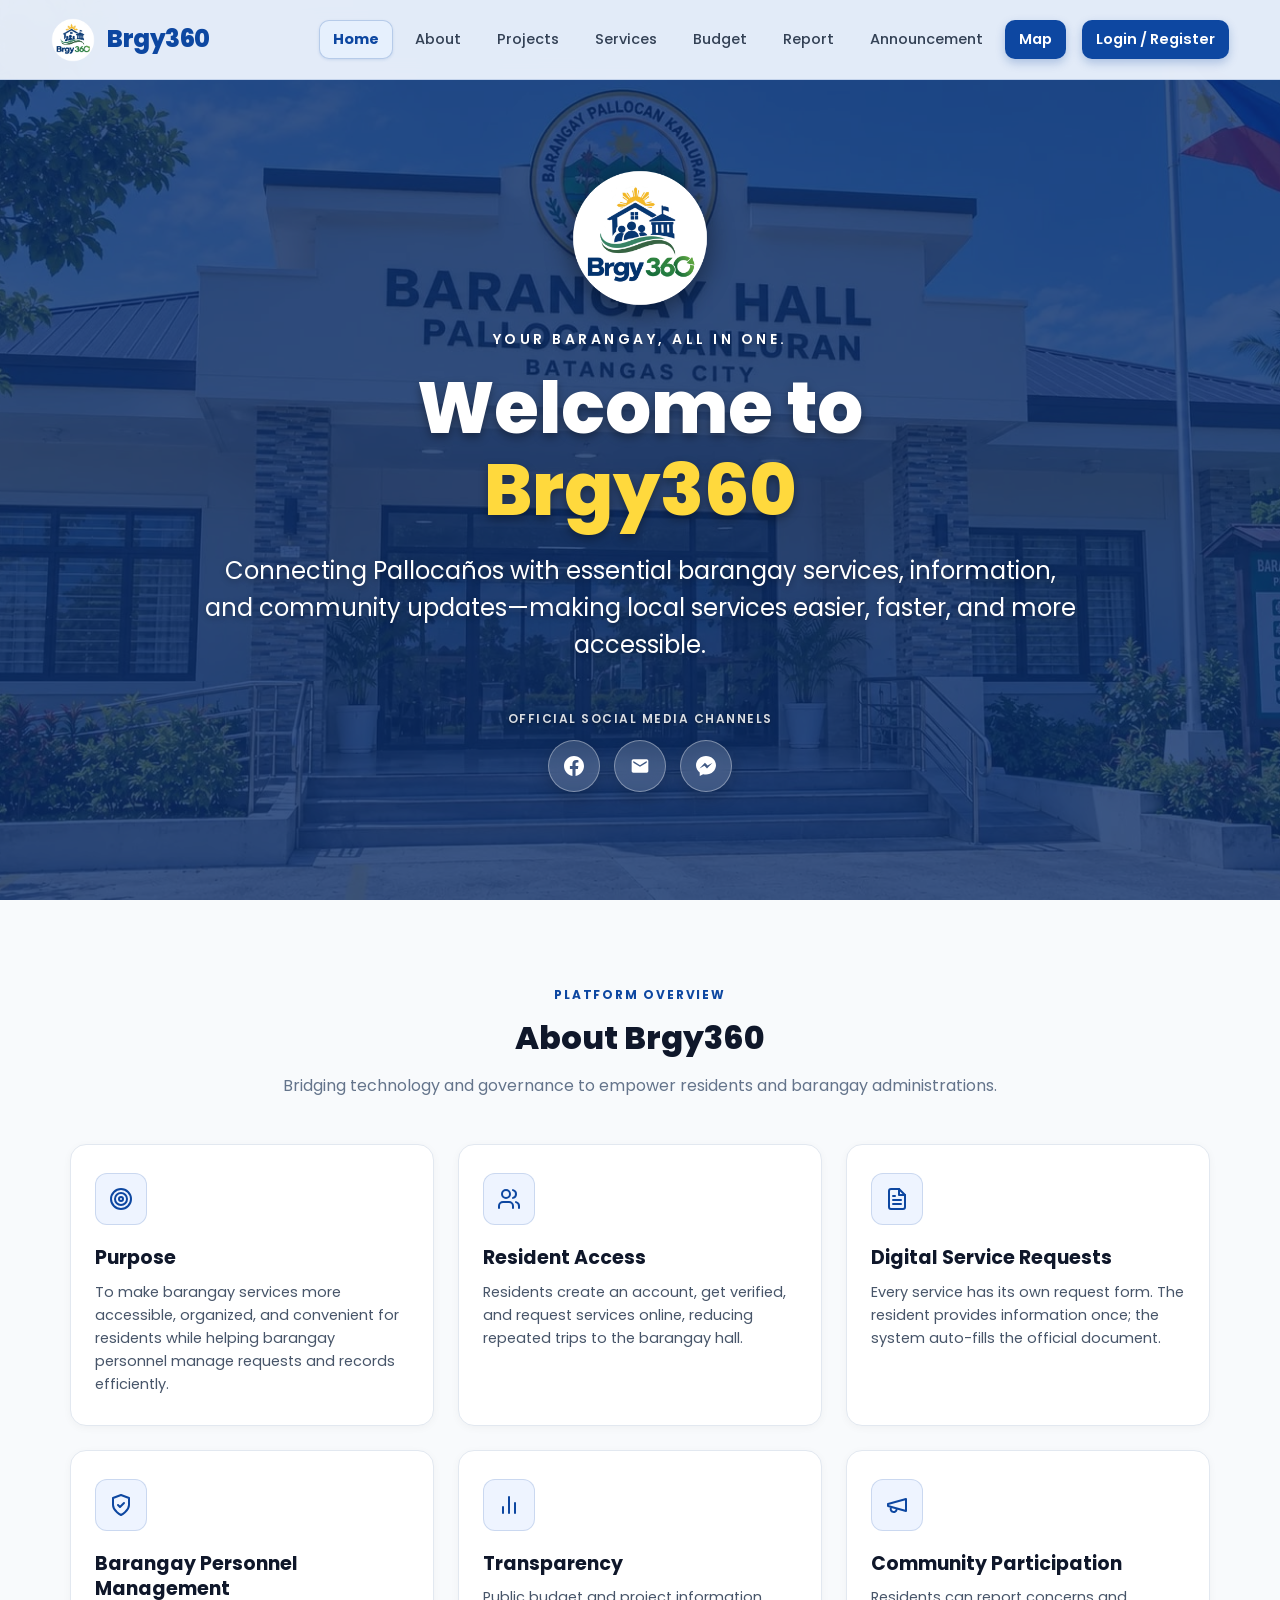
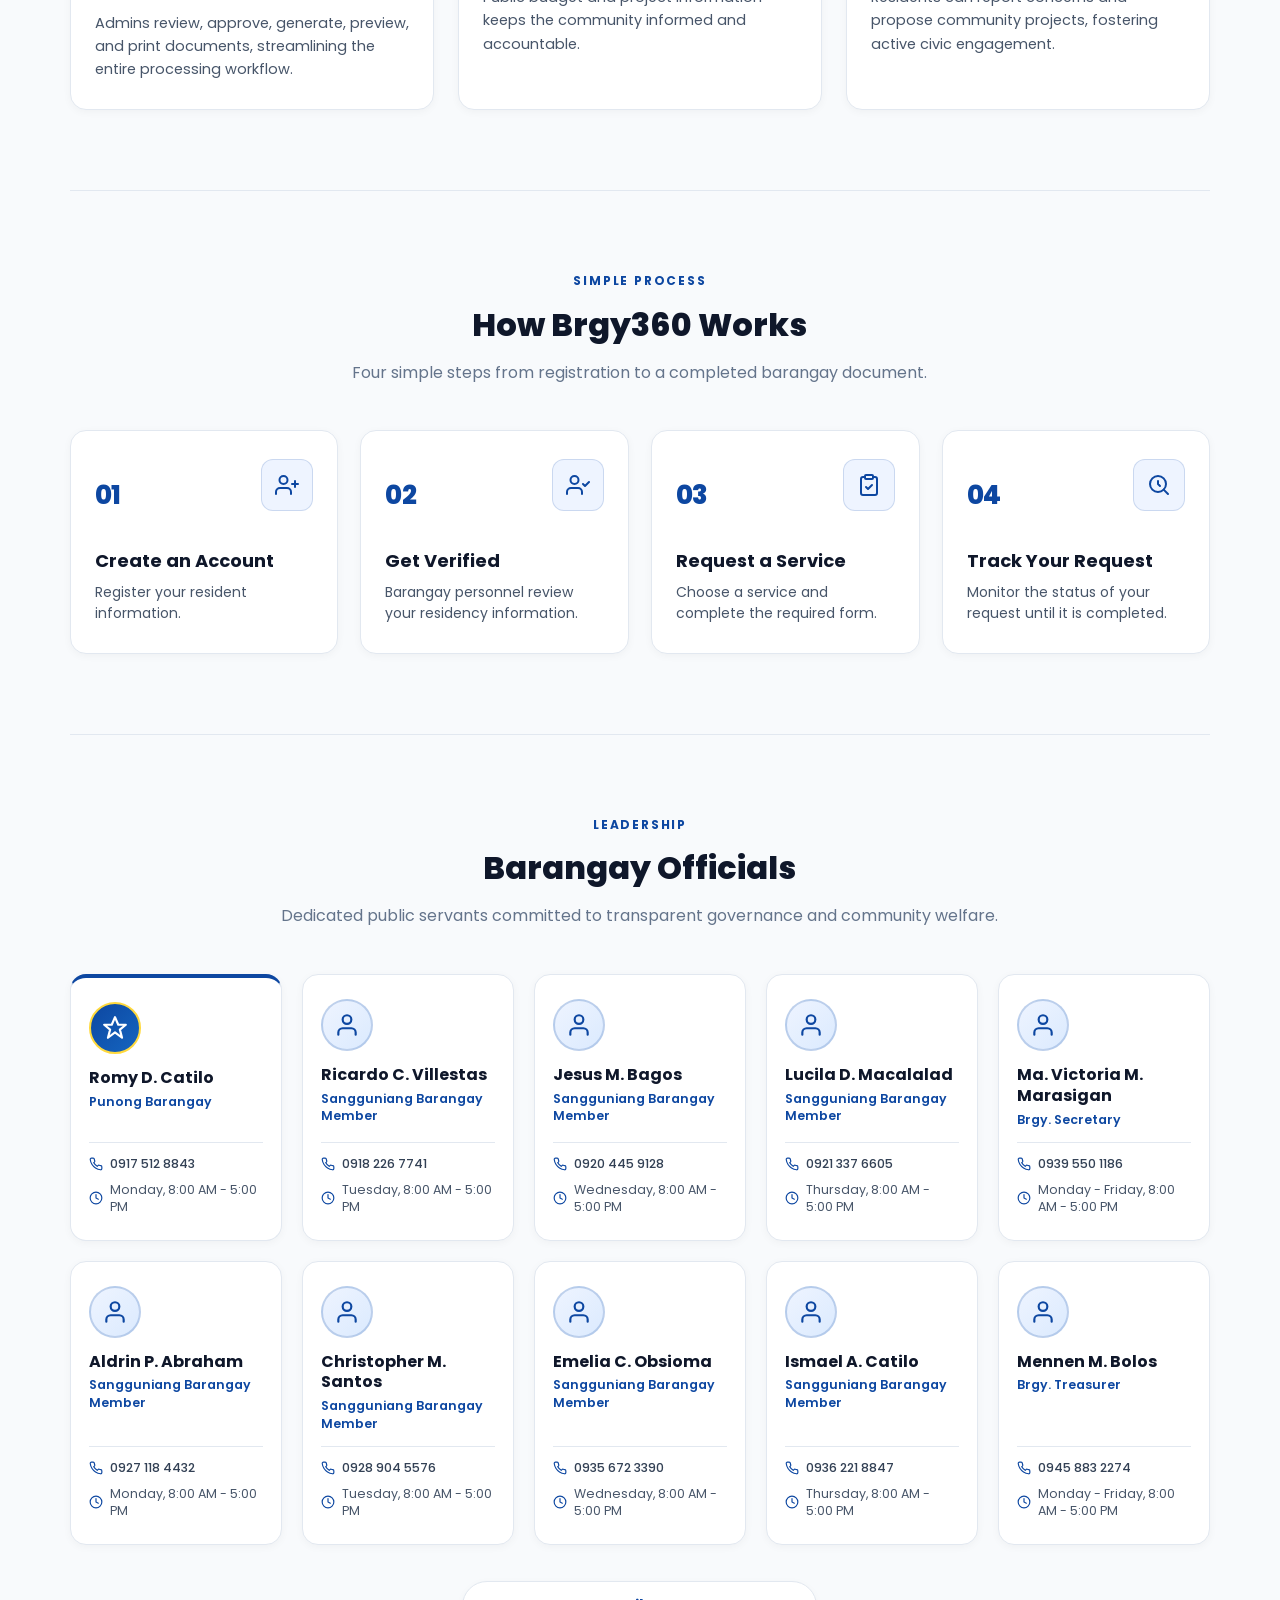
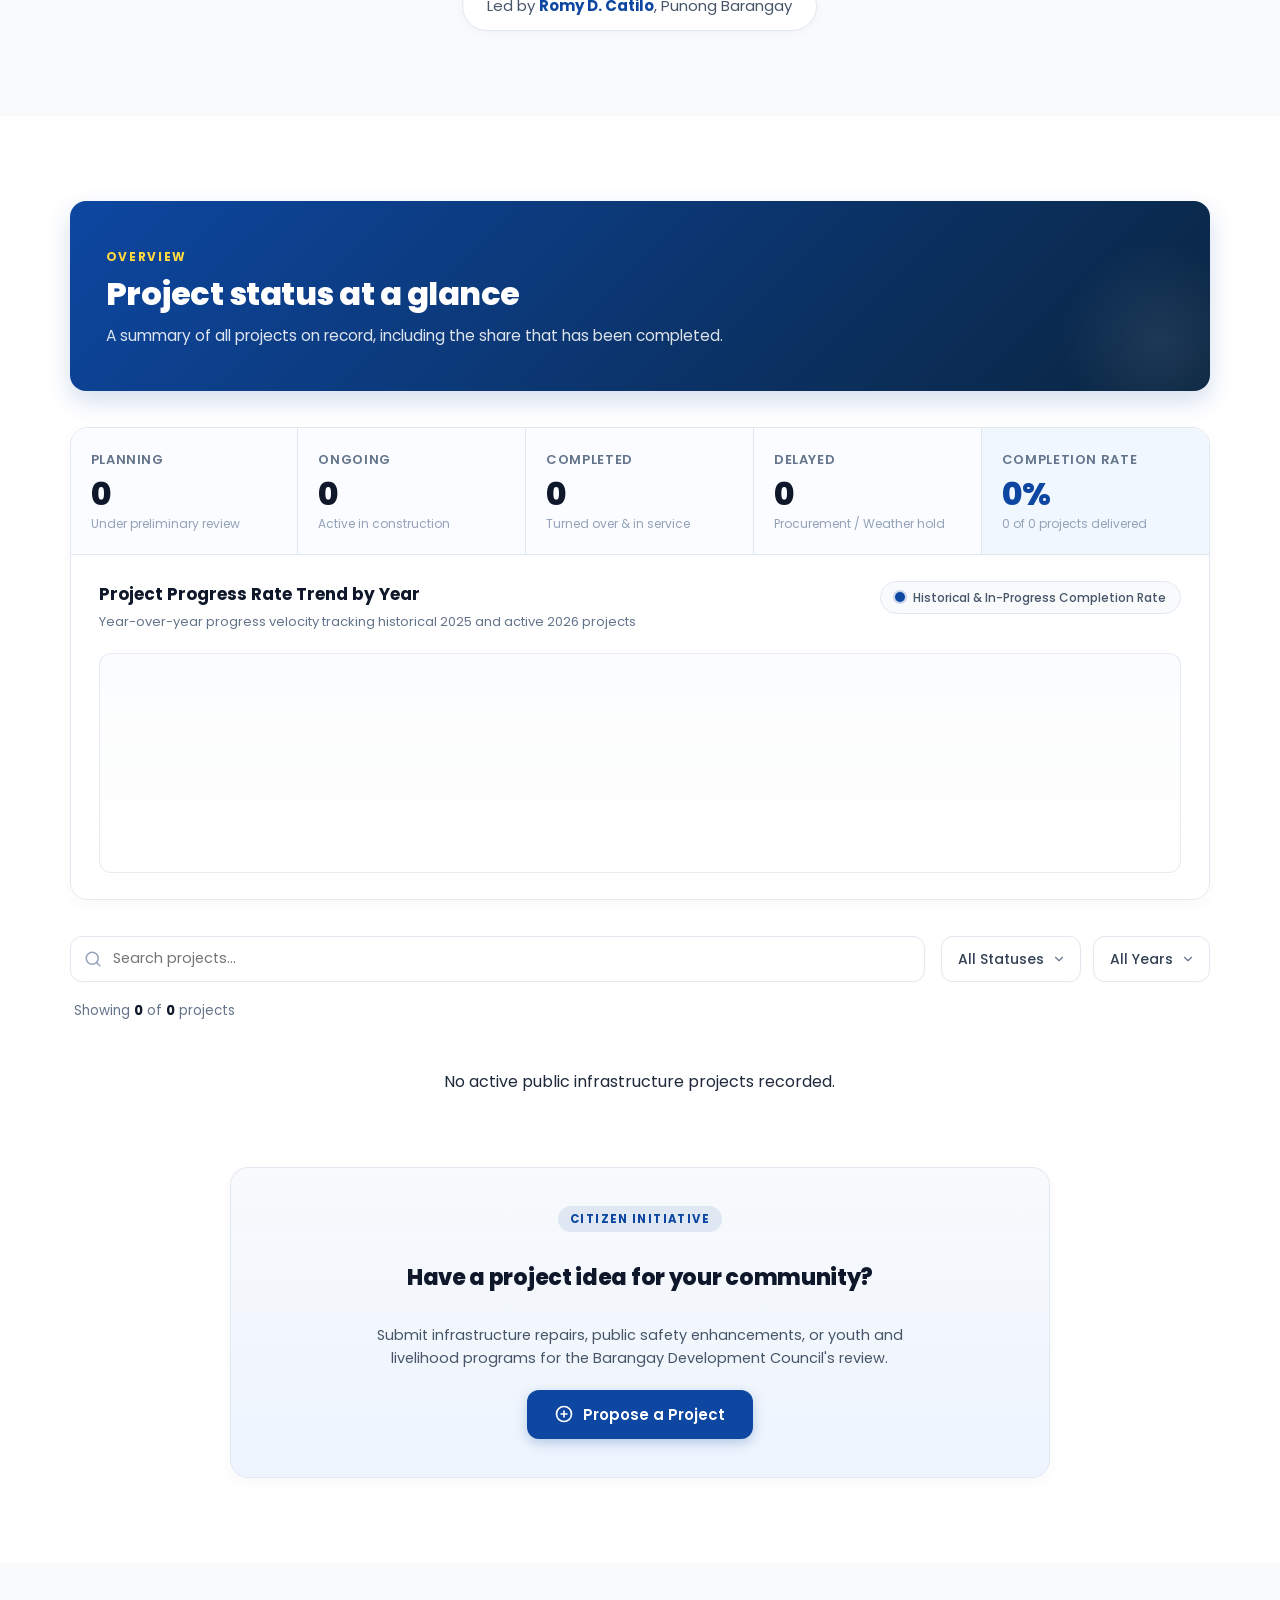
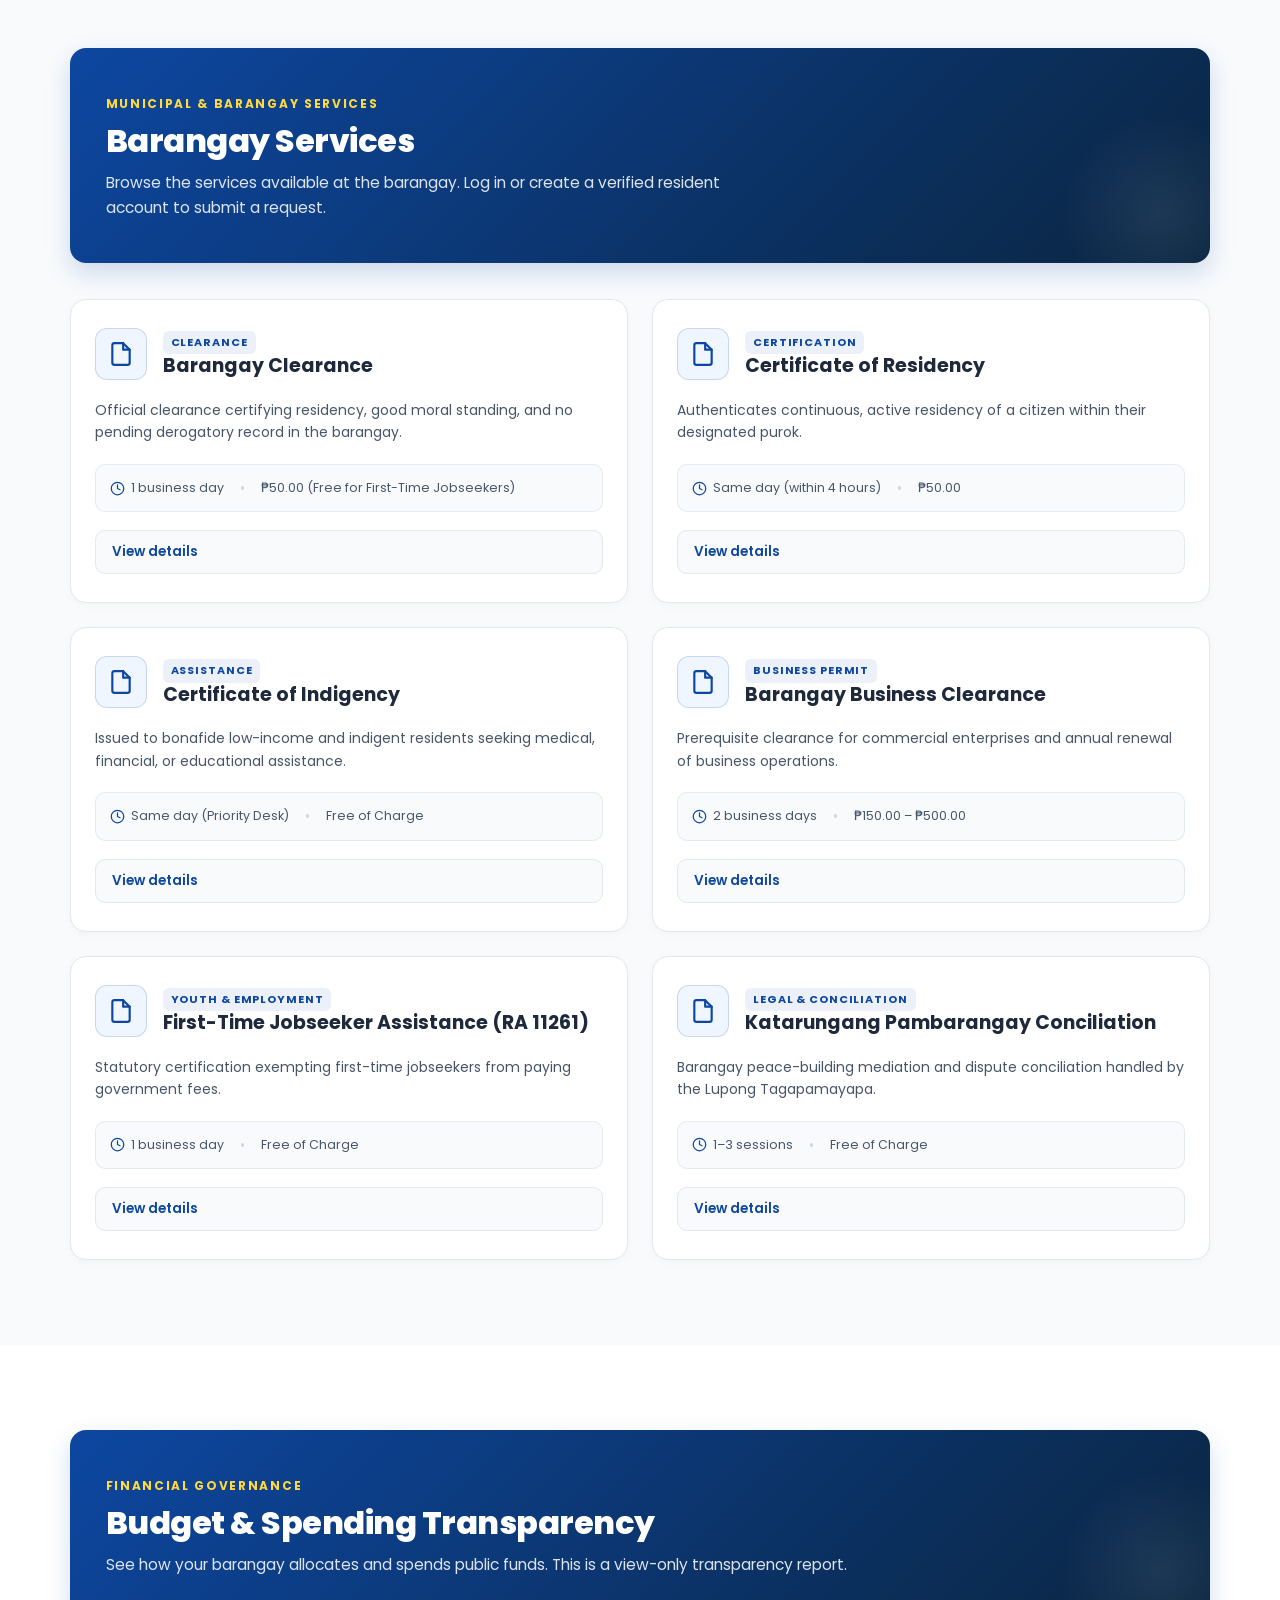
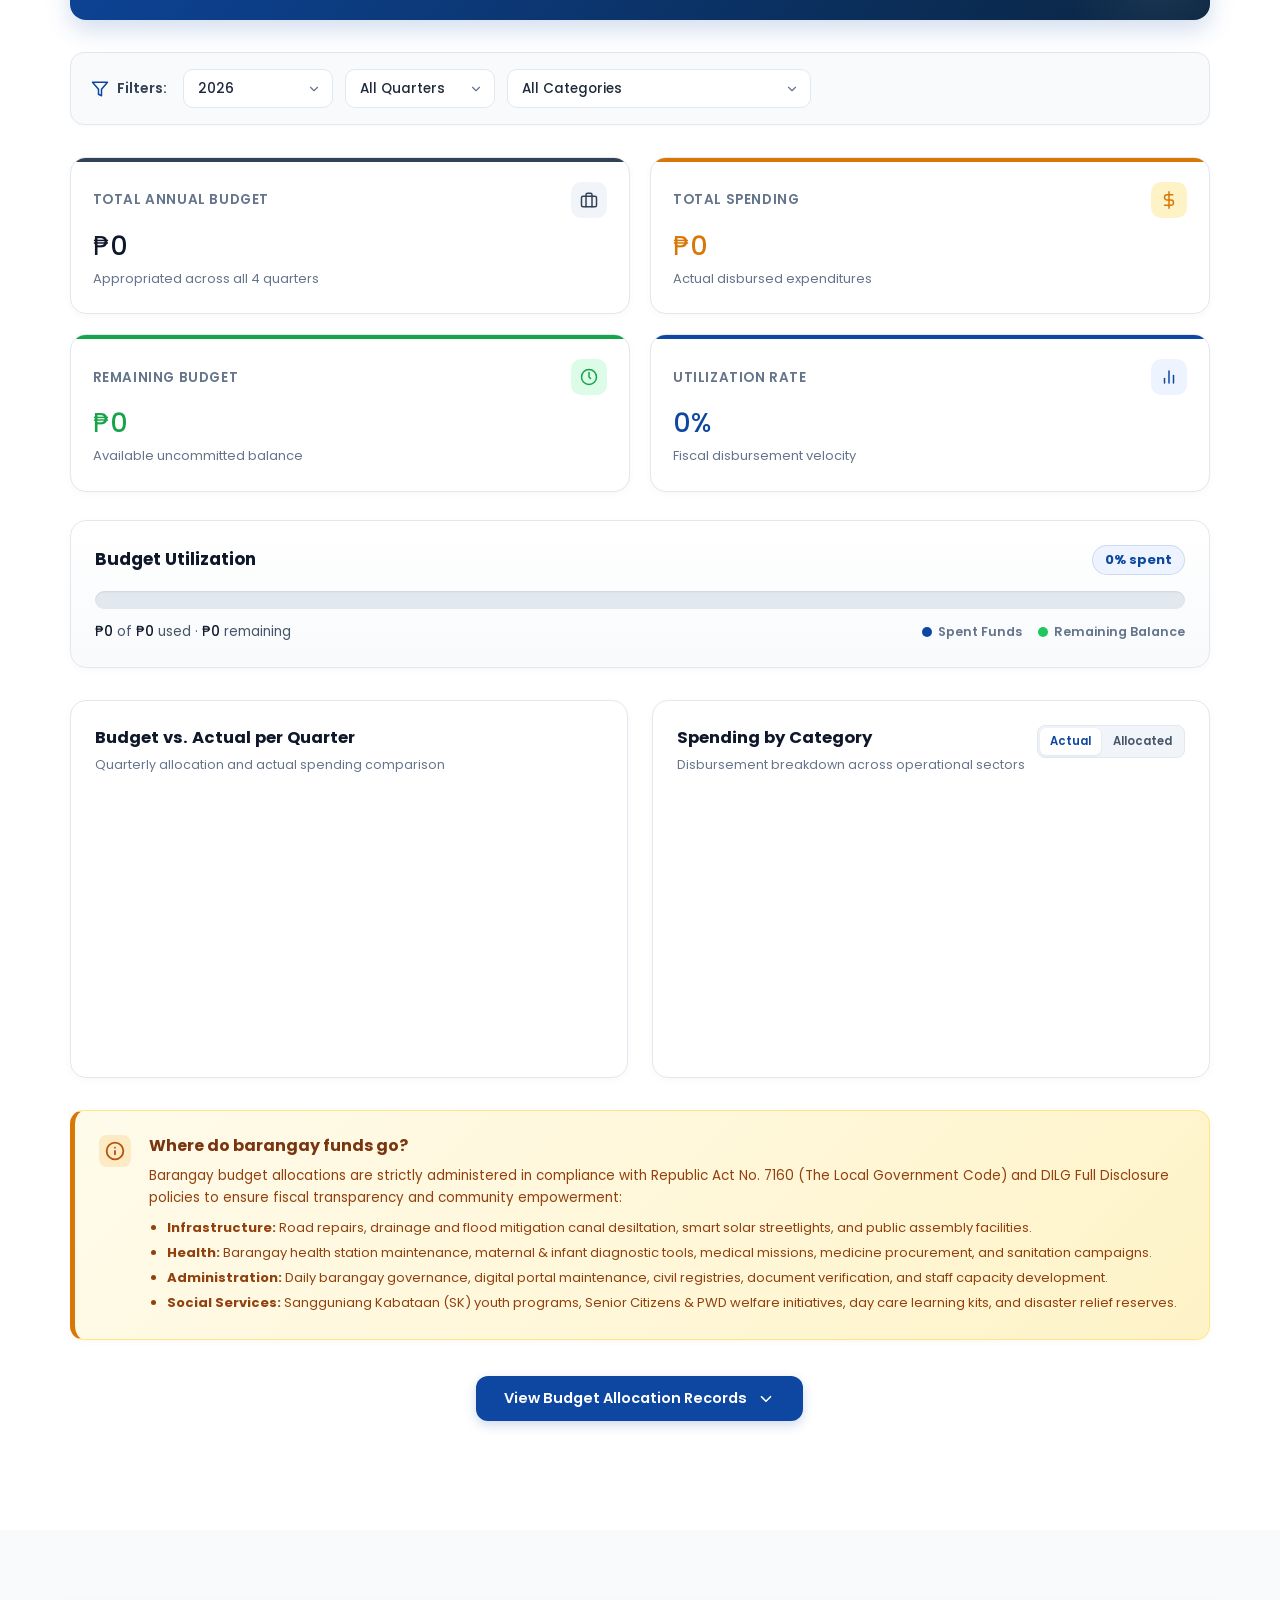
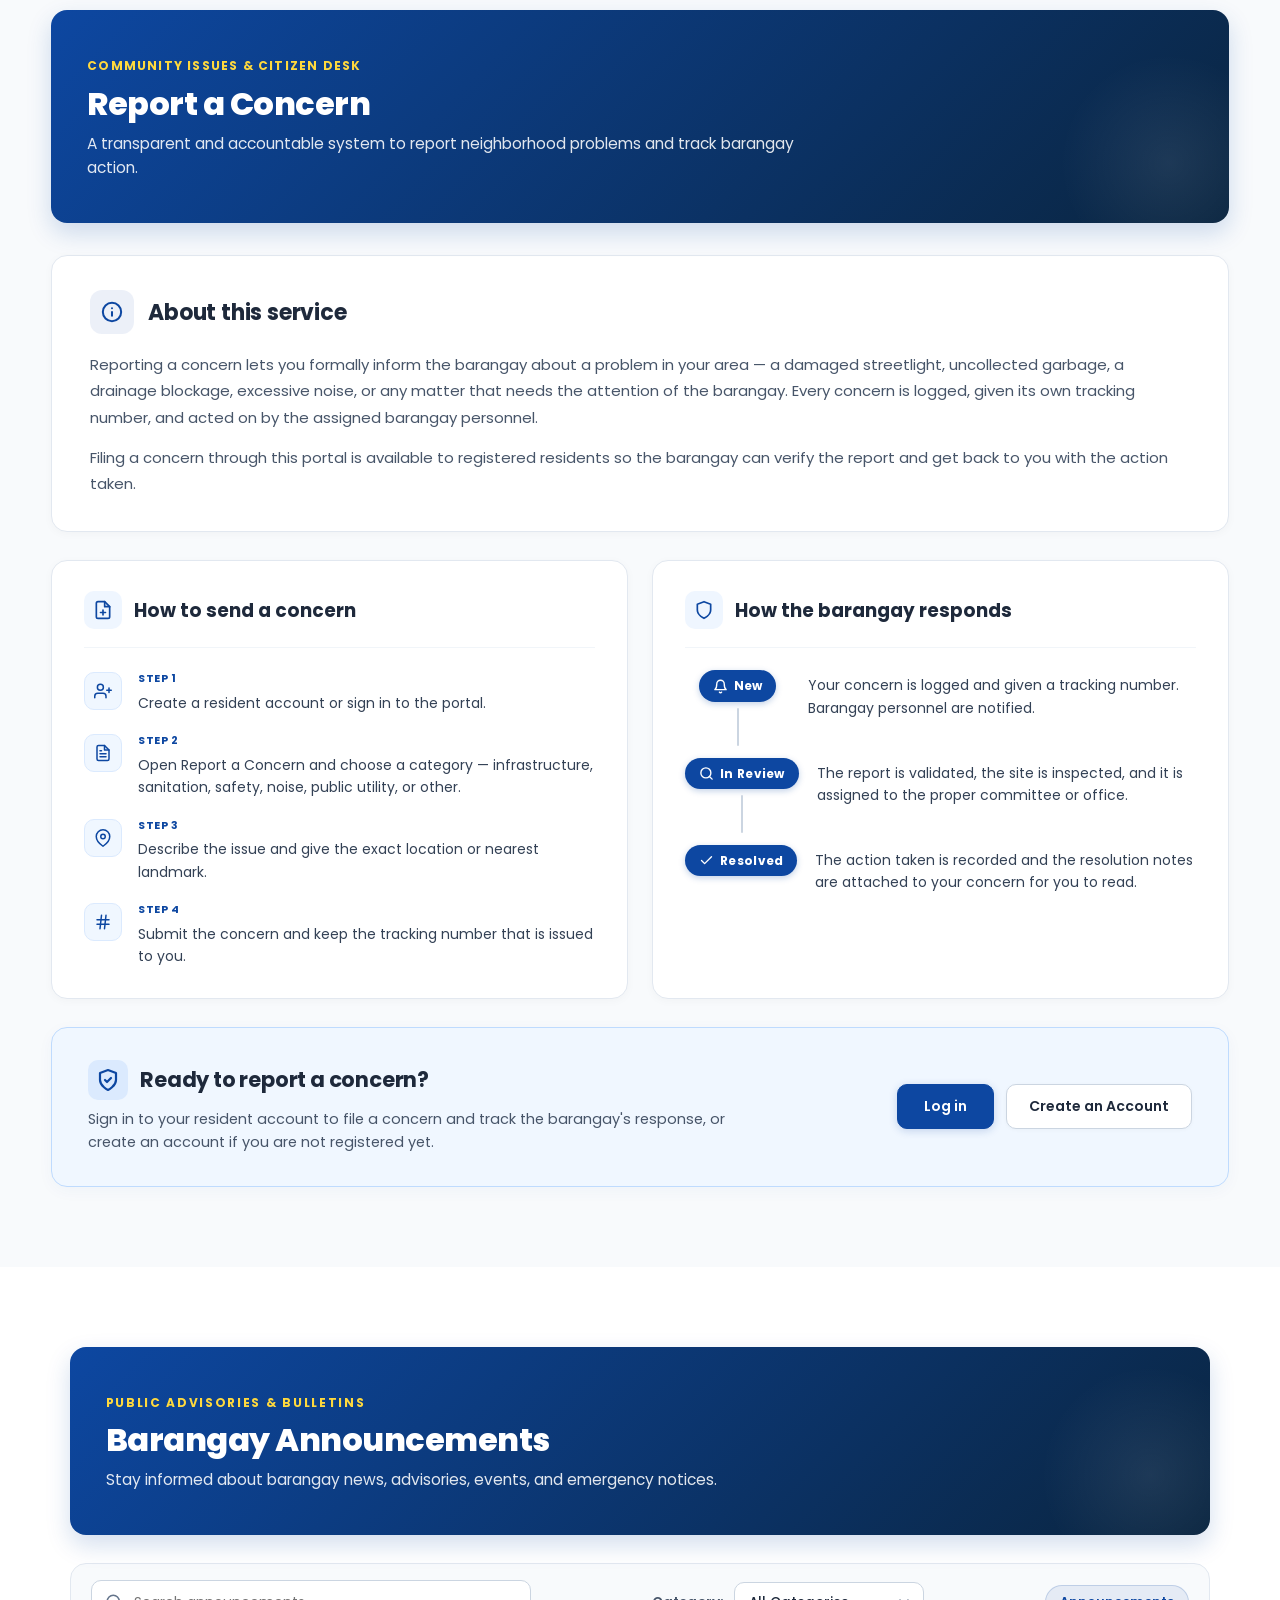
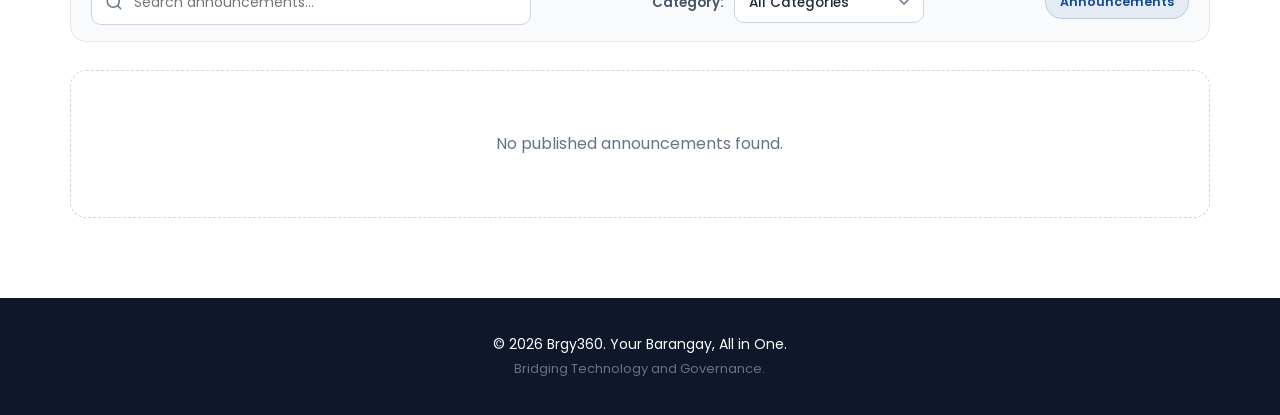
==== commit 6a655d67: "nov26" ====
--- a/frontend/index.html
+++ b/frontend/index.html
@@ -22,11 +22,9 @@
   <link rel="stylesheet" href="announcements.css">
   <link rel="stylesheet" href="reports.css">
   <link rel="stylesheet" href="auth.css">
-<<<<<<< HEAD
-  <style>
-=======
   <!-- Leaflet (OpenStreetMap map library) -->
   <link rel="stylesheet" href="https://unpkg.com/leaflet@1.9.4/dist/leaflet.css">
+
   <style>
     /* OpenStreetMap modal */
     .map-modal-overlay { position: fixed; inset: 0; background: rgba(15,23,42,.65); backdrop-filter: blur(6px); z-index: 1100; display: flex; align-items: center; justify-content: center; padding: 20px; opacity: 0; pointer-events: none; transition: opacity .25s ease; }
@@ -53,7 +51,6 @@
     /* Google Maps nav button (sits beside Login / Register) */
     .nav-btn-map { display: inline-flex; align-items: center; gap: 6px; }
     #navMapSlot { margin-right: 8px; }
->>>>>>> 029fd38 (Nov 20 Updates)
     /* Fix: peso sign overlapping the budget amount in the "Propose a Project" modal */
     .budget-input-wrapper { position: relative; }
     .budget-input-wrapper .currency-prefix {
@@ -695,8 +692,8 @@
         <div class="projects-trend-block">
           <div class="trend-header">
             <div>
-              <h3 class="trend-title">Completion Rate Trend by Year</h3>
-              <p class="trend-subtitle">Year-over-year completion velocity tracking historical 2025 and active 2026 projects</p>
+              <h3 class="trend-title">Project Progress Rate Trend by Year</h3>
+              <p class="trend-subtitle">Year-over-year progress velocity tracking historical 2025 and active 2026 projects</p>
             </div>
             <div class="trend-legend">
               <span class="legend-indicator"></span>
@@ -1475,7 +1472,7 @@
 
         <!-- Dynamic Result Count Display -->
         <div class="announcements-feed-count" id="announcementsFeedCount">
-          <span>6 Announcements</span>
+          <span>Announcements</span>
         </div>
       </div>
 
@@ -1535,7 +1532,7 @@
           <div class="auth-field-group">
             <div class="auth-label-row">
               <label for="loginPassword" class="auth-label">Password</label>
-              <a href="#forgot" class="auth-link-sm" id="linkForgotPassword">Forgot password?</a>
+              <a href="#" class="auth-link-sm" id="linkForgotPassword">Forgot password?</a>
             </div>
             <div class="auth-input-wrapper">
               <svg class="auth-field-icon" viewBox="0 0 24 24" fill="none" stroke="currentColor" stroke-width="2" stroke-linecap="round" stroke-linejoin="round" aria-hidden="true">
@@ -1574,6 +1571,82 @@
           <span>Don't have an account?</span>
           <button type="button" class="auth-switch-link" id="switchToRegisterBtn">Create an Account</button>
         </div>
+      </div>
+
+
+      <!-- VIEW 2: FORGOT PASSWORD FORM -->
+      <div id="forgot-password-view" class="auth-view" style="display: none;">
+
+        <div class="auth-header">
+          <div class="auth-icon-badge" aria-hidden="true">
+            <svg viewBox="0 0 24 24" width="22" height="22"
+              fill="none" stroke="currentColor" stroke-width="2.2"
+              stroke-linecap="round" stroke-linejoin="round">
+              <rect x="3" y="5" width="18" height="14" rx="2"></rect>
+              <polyline points="3,7 12,13 21,7"></polyline>
+            </svg>
+          </div>
+
+          <h2 class="auth-heading">Forgot Your Password?</h2>
+          <p class="auth-subtitle">
+            Enter the email address associated with your account.
+            We'll send you a link to reset your password.
+          </p>
+        </div>
+
+        <form id="forgotPasswordForm" novalidate>
+
+          <div class="auth-feedback-banner"
+            id="forgotPasswordFeedback"
+            style="display: none;"
+            role="alert">
+          </div>
+
+          <div class="auth-field-group">
+            <label for="forgotPasswordEmail" class="auth-label">
+              Registered Email
+            </label>
+
+            <div class="auth-input-wrapper">
+              <svg class="auth-field-icon" viewBox="0 0 24 24"
+                fill="none" stroke="currentColor" stroke-width="2"
+                stroke-linecap="round" stroke-linejoin="round"
+                aria-hidden="true">
+                <rect x="2" y="4" width="20" height="16" rx="2"></rect>
+                <polyline points="22,6 12,13 2,6"></polyline>
+              </svg>
+
+              <input
+                type="email"
+                id="forgotPasswordEmail"
+                class="auth-input"
+                placeholder="you@example.com"
+                required
+                autocomplete="email">
+            </div>
+
+            <span class="auth-error-text"
+              id="forgotPasswordEmailError"></span>
+          </div>
+
+          <button
+            type="submit"
+            class="auth-btn-primary"
+            id="btnForgotPasswordSubmit">
+            Send Reset Link
+          </button>
+
+        </form>
+
+        <div class="auth-bottom-switch">
+          <button
+            type="button"
+            class="auth-switch-link"
+            id="backToLoginFromForgot">
+            &larr; Back to Login
+          </button>
+        </div>
+
       </div>
 
       <!-- VIEW 2: REGISTRATION FORM (#register-view - initially hidden) -->
